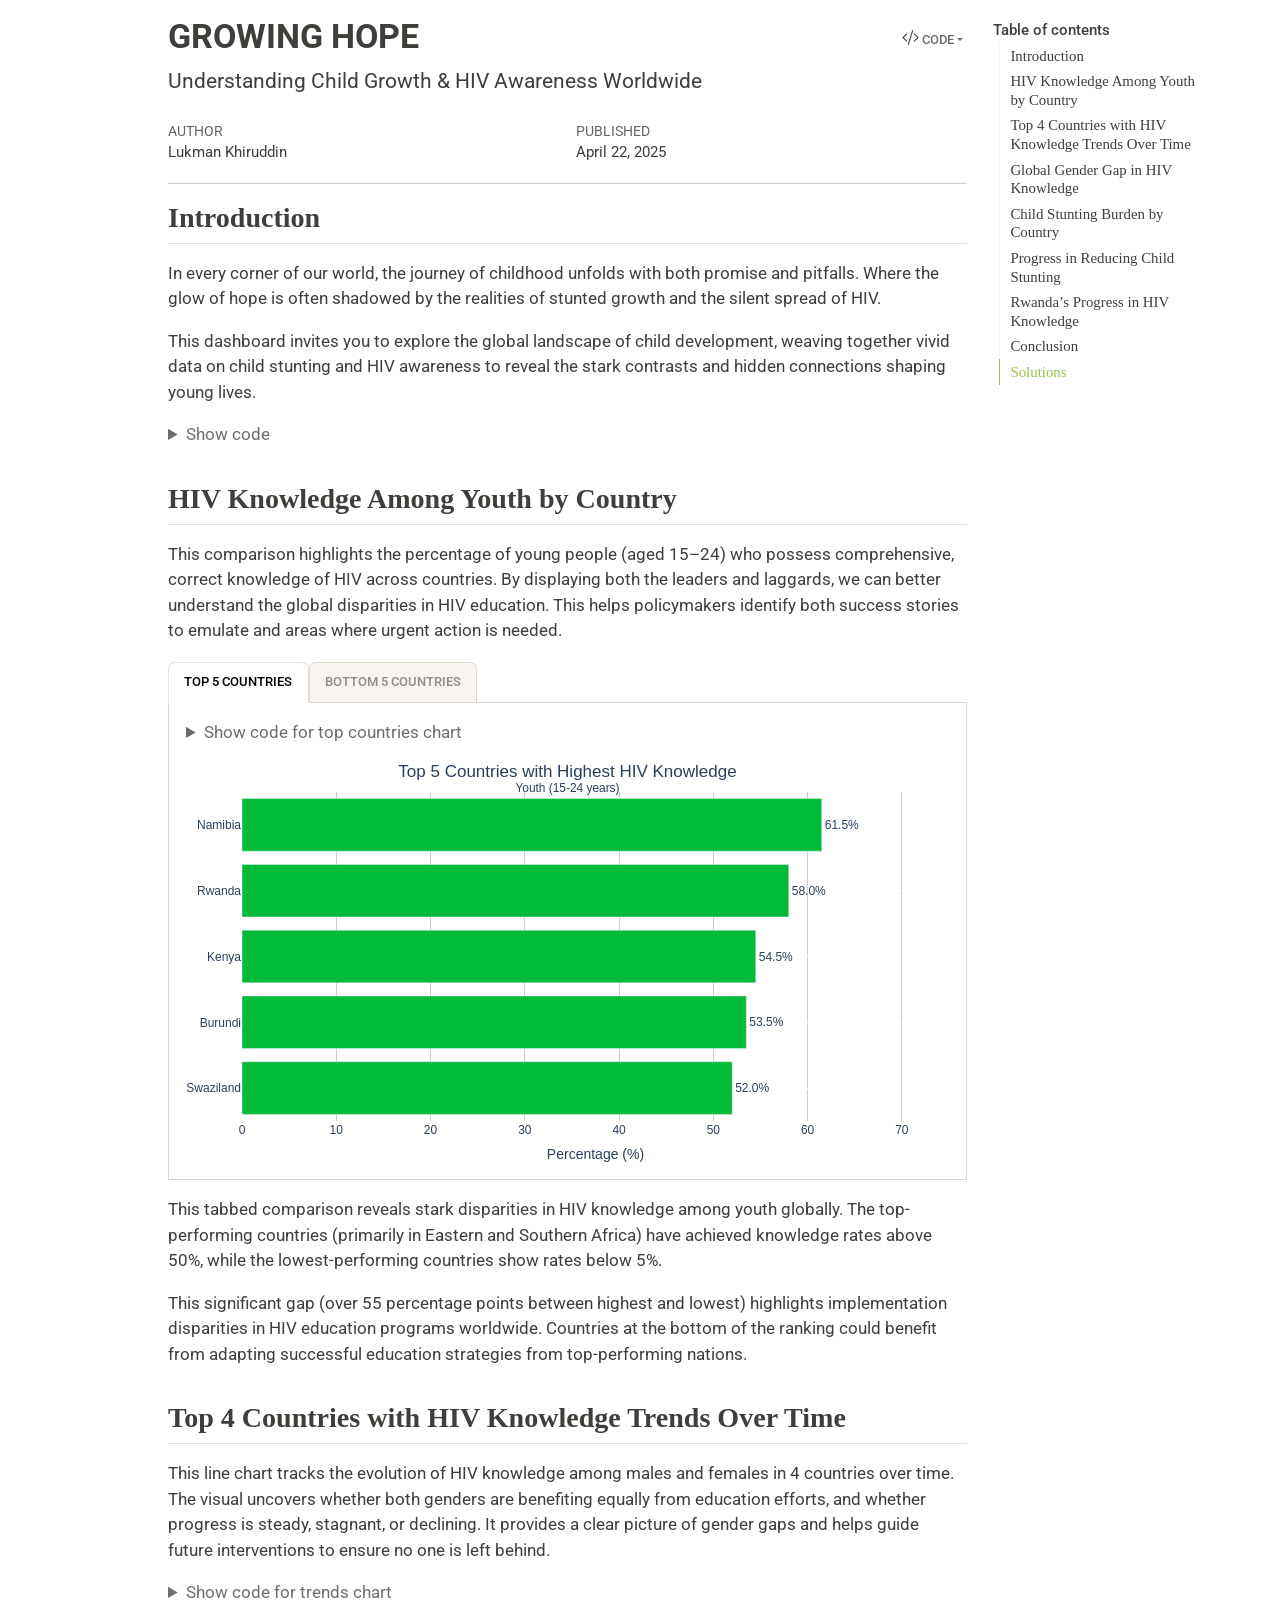
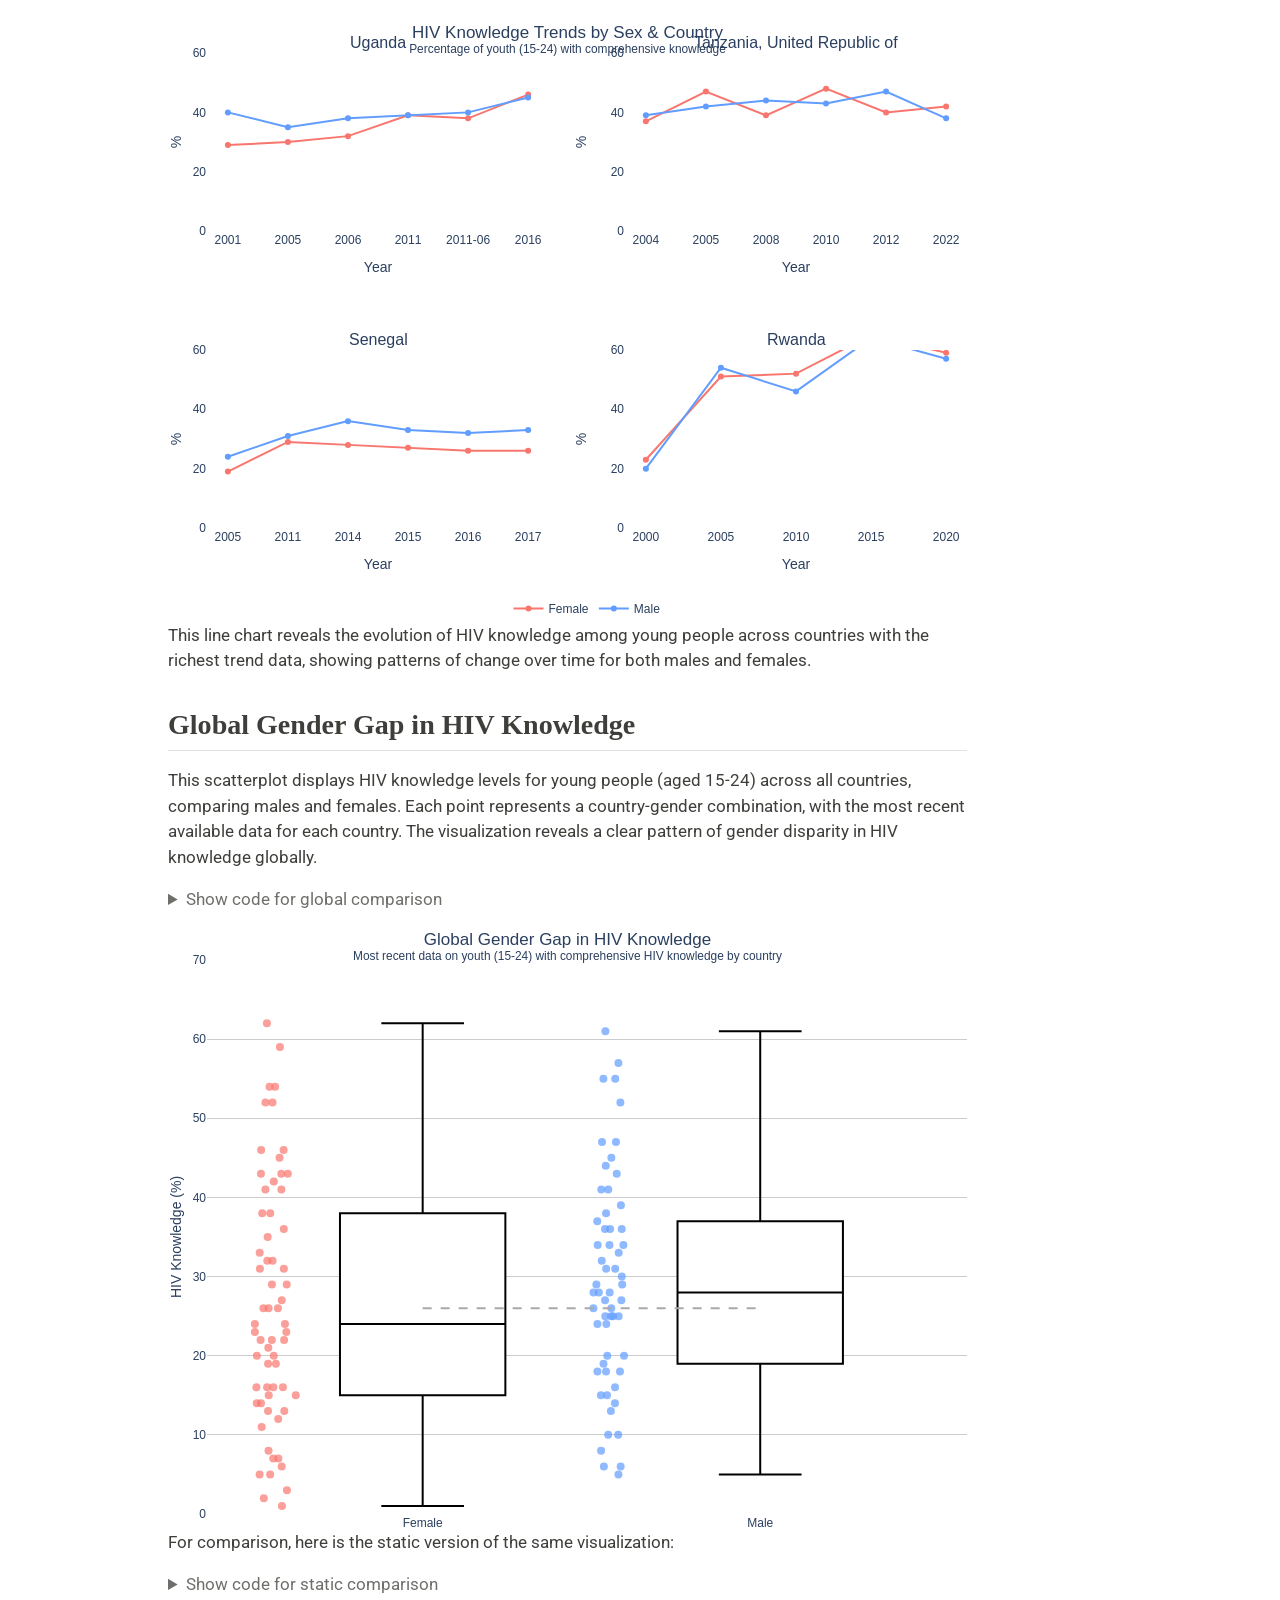
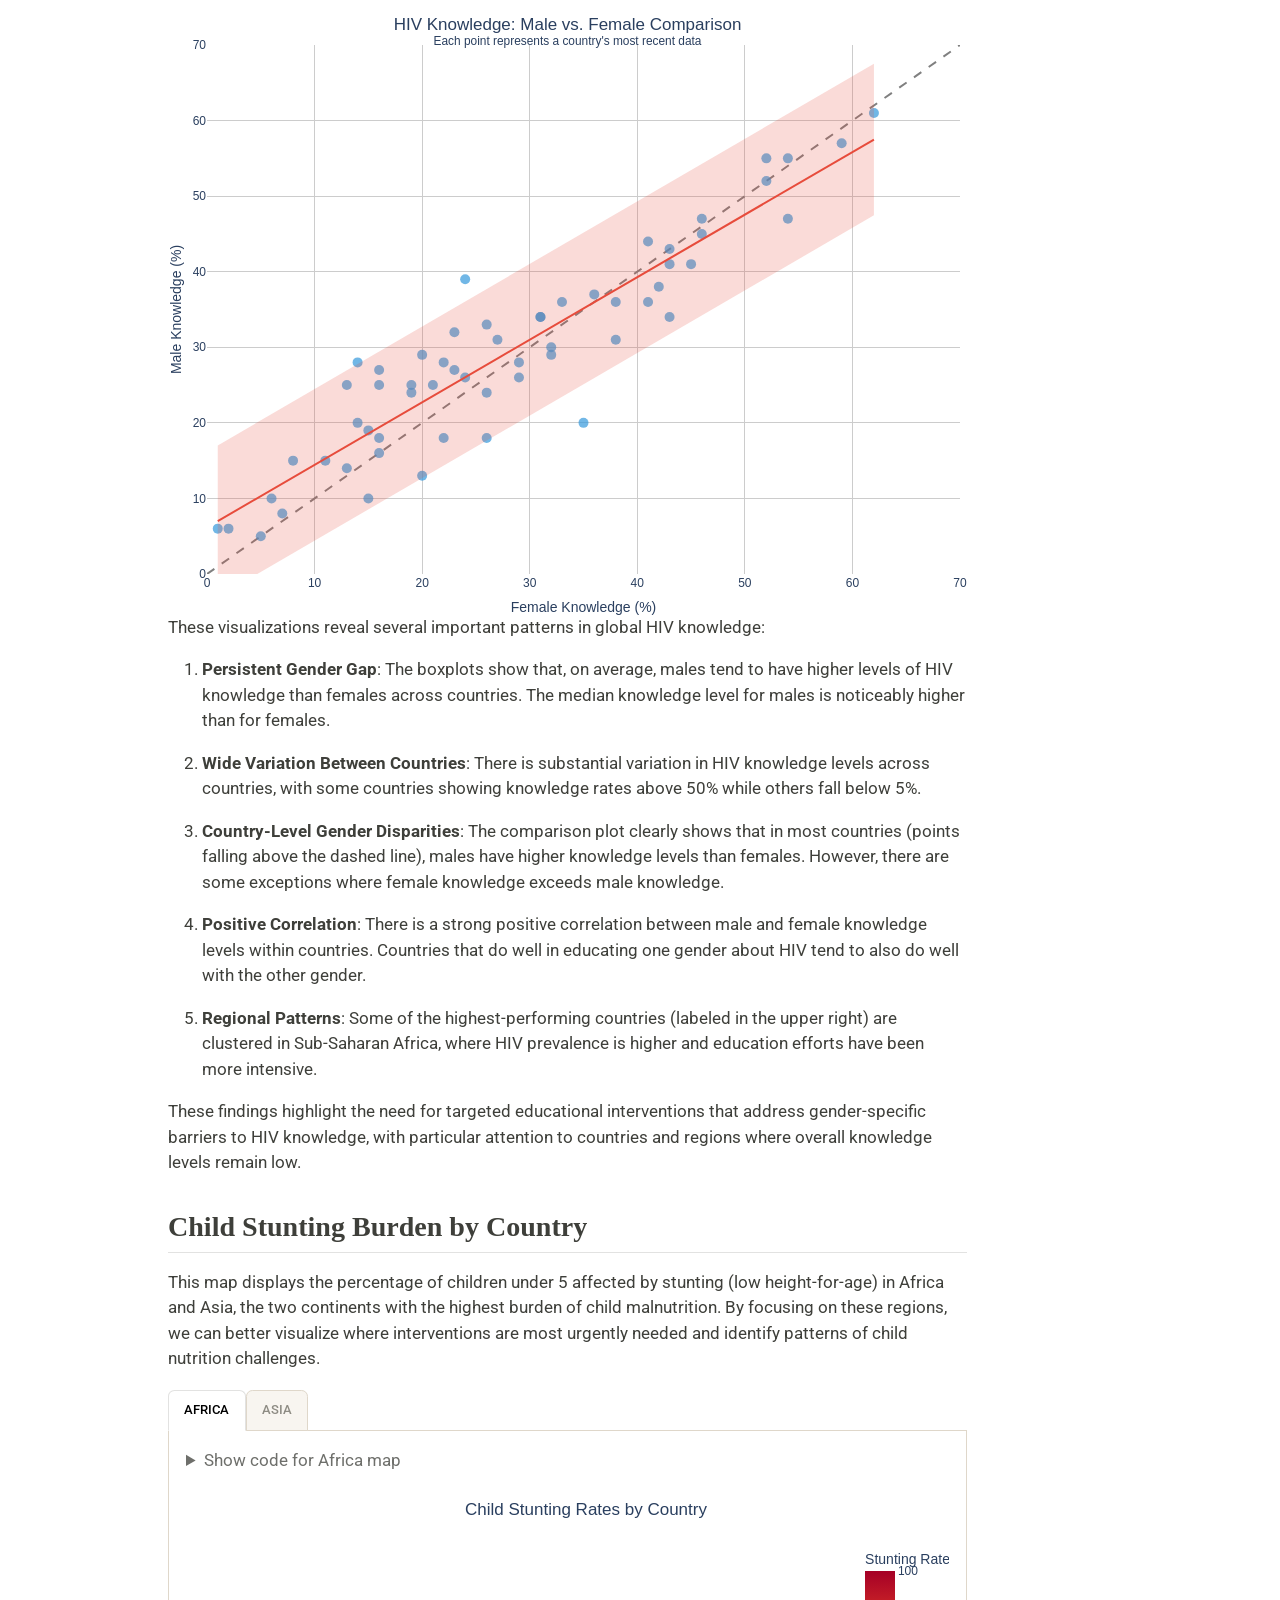
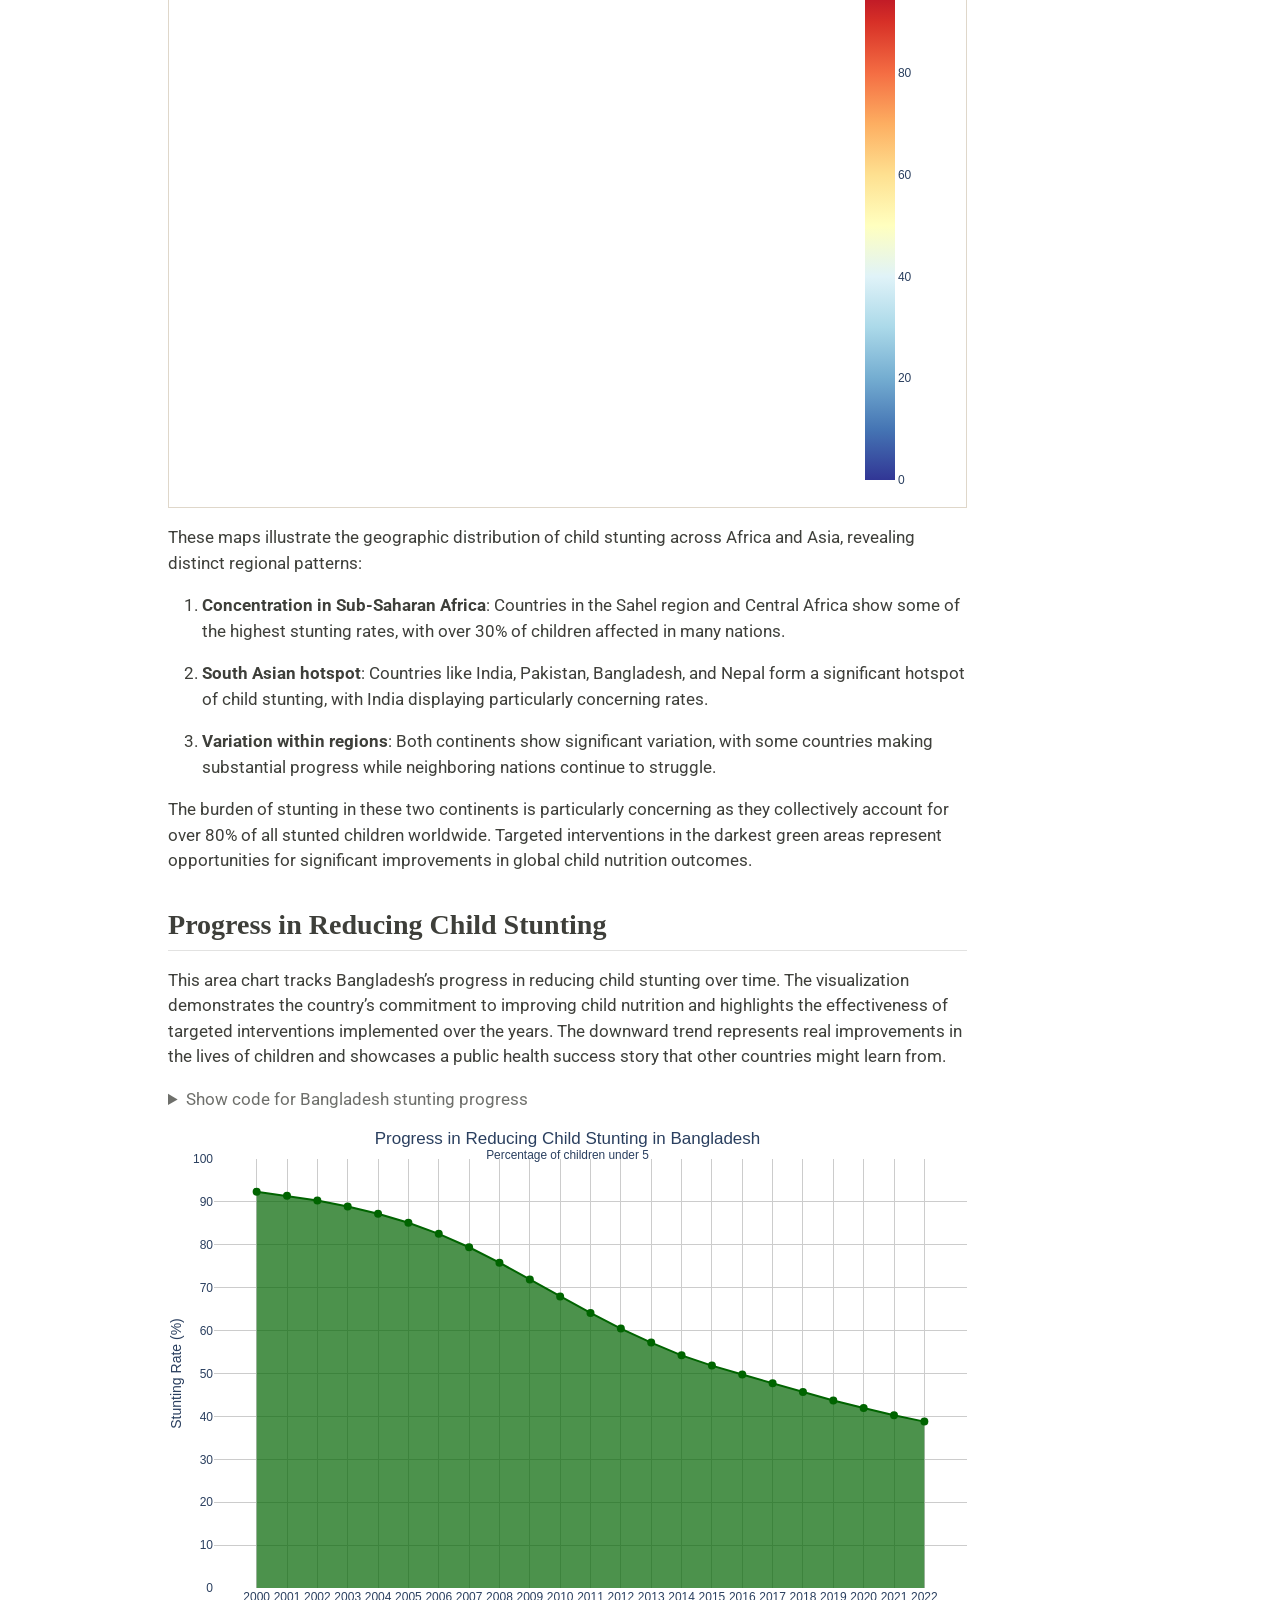
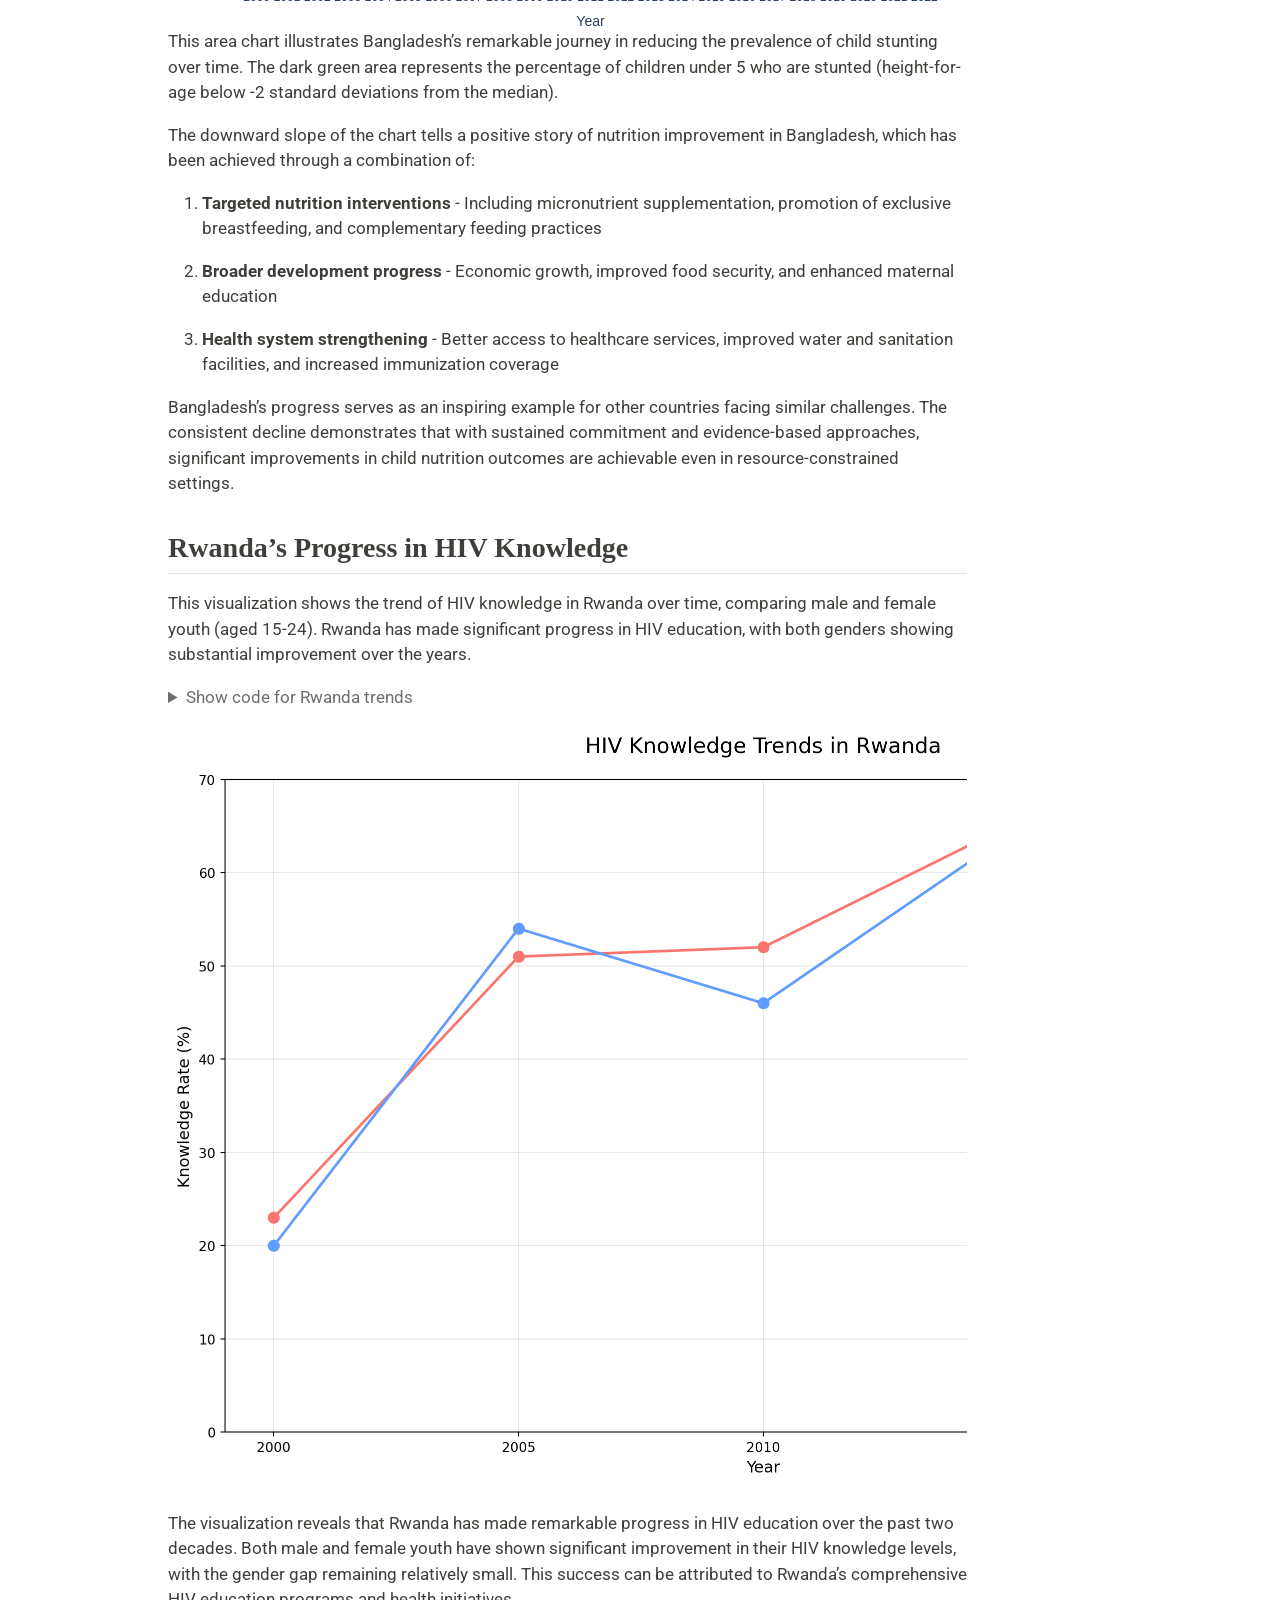
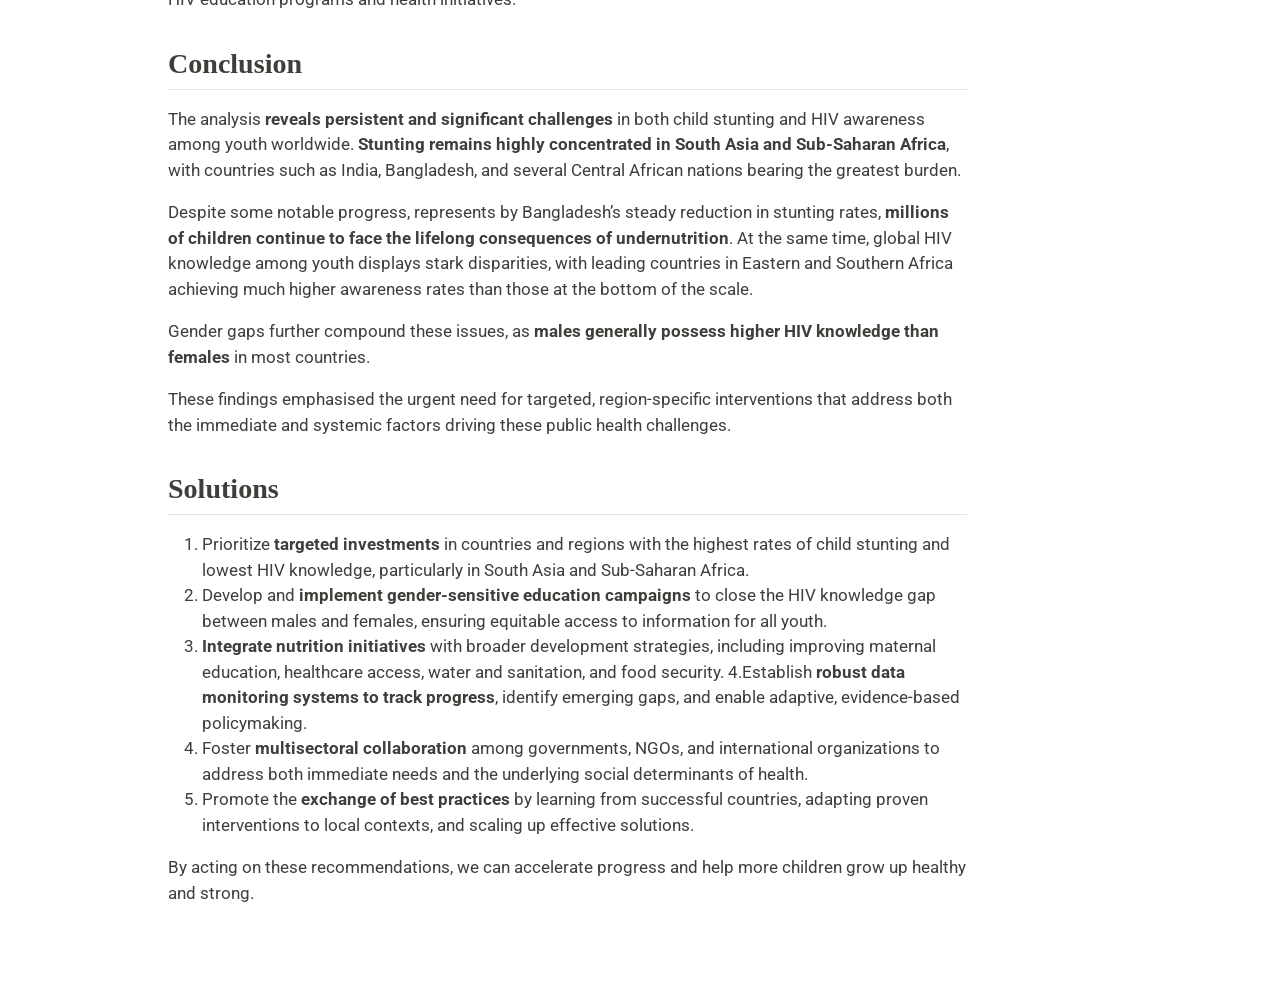
==== docs/index.html @ 7867a105 "Move files to docs directory for GitHub Pages" ====
<!DOCTYPE html>
<html lang="en">
<head>
    <meta charset="utf-8">
    <title>UNICEF Data Analysis Report</title>
    <meta http-equiv="refresh" content="0; url=./UNICEF_report_python.html">
    <link rel="canonical" href="./UNICEF_report_python.html">
</head>
<body>
    <h1>UNICEF Data Analysis Report</h1>
    <p>If you are not redirected automatically, please <a href="./UNICEF_report_python.html">click here</a> to view the report.</p>
    <script>
        window.location.href = "./UNICEF_report_python.html";
    </script>
</body>
</html>
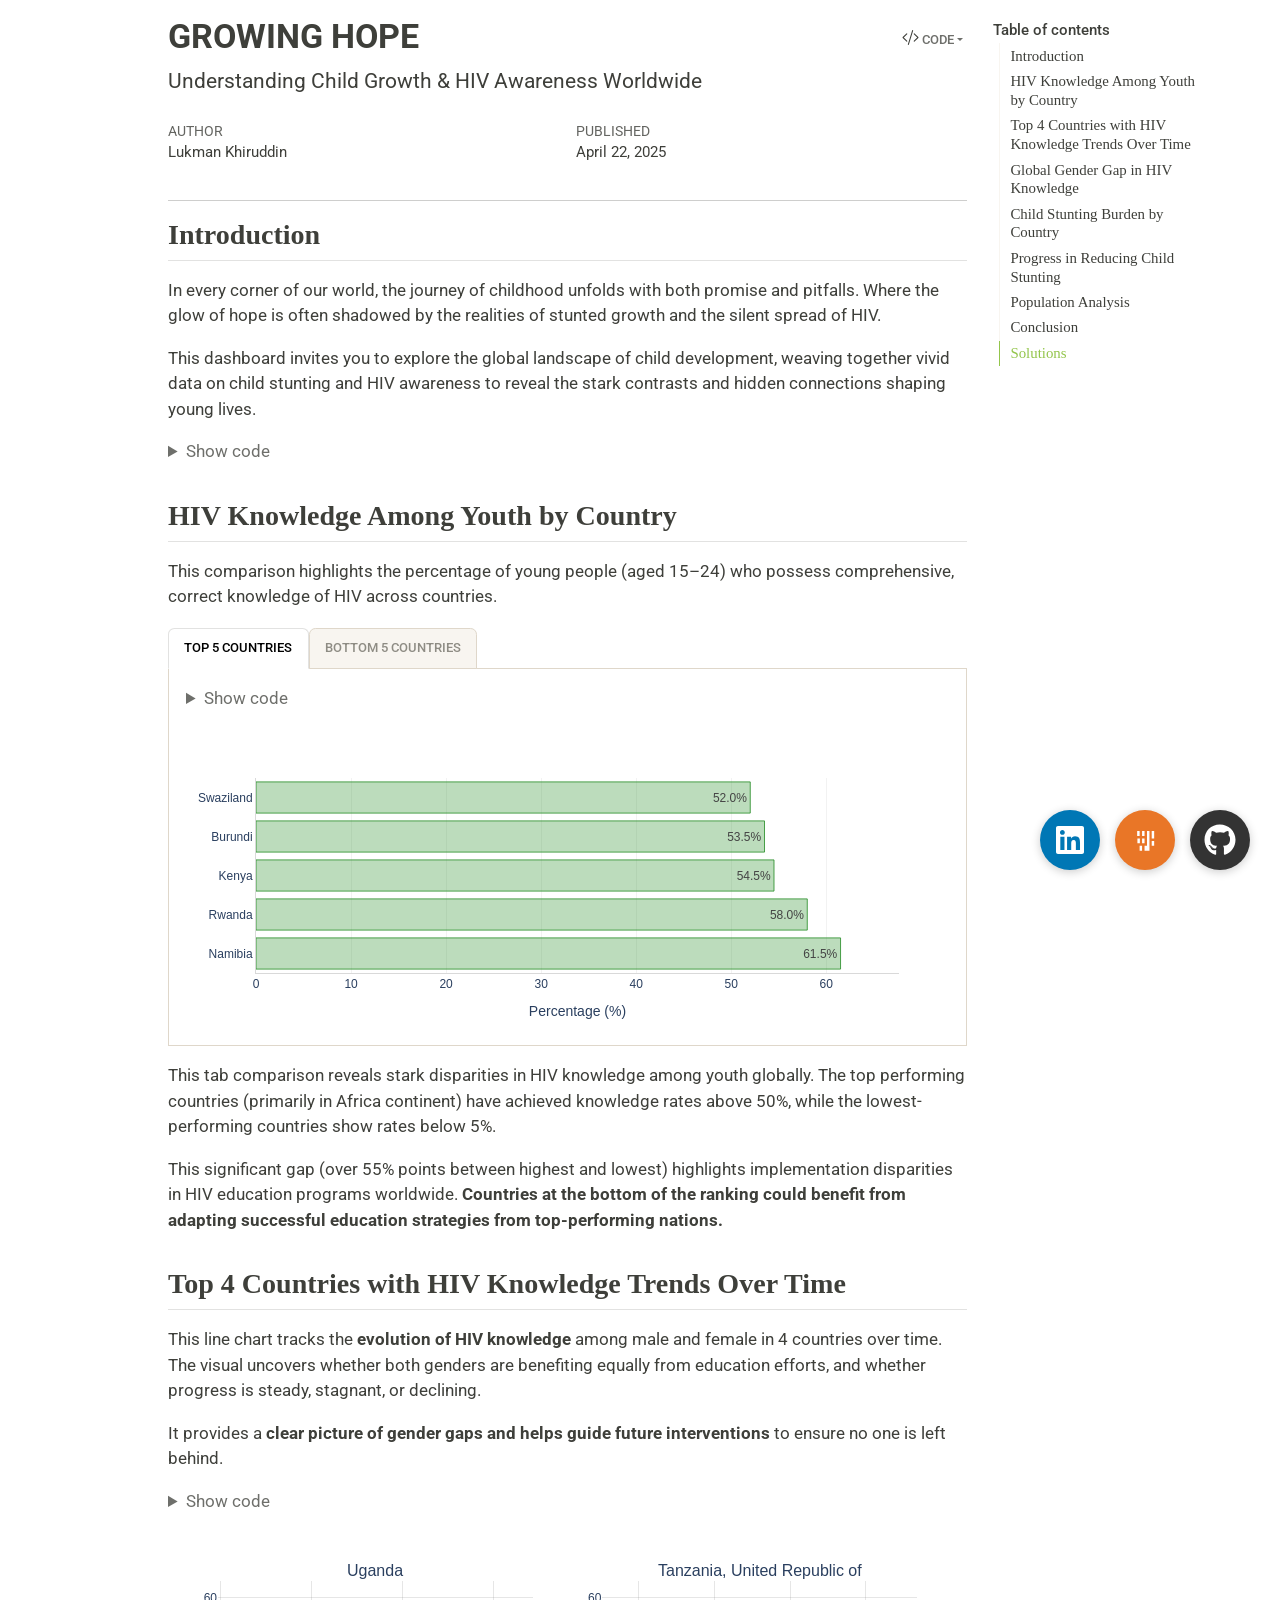
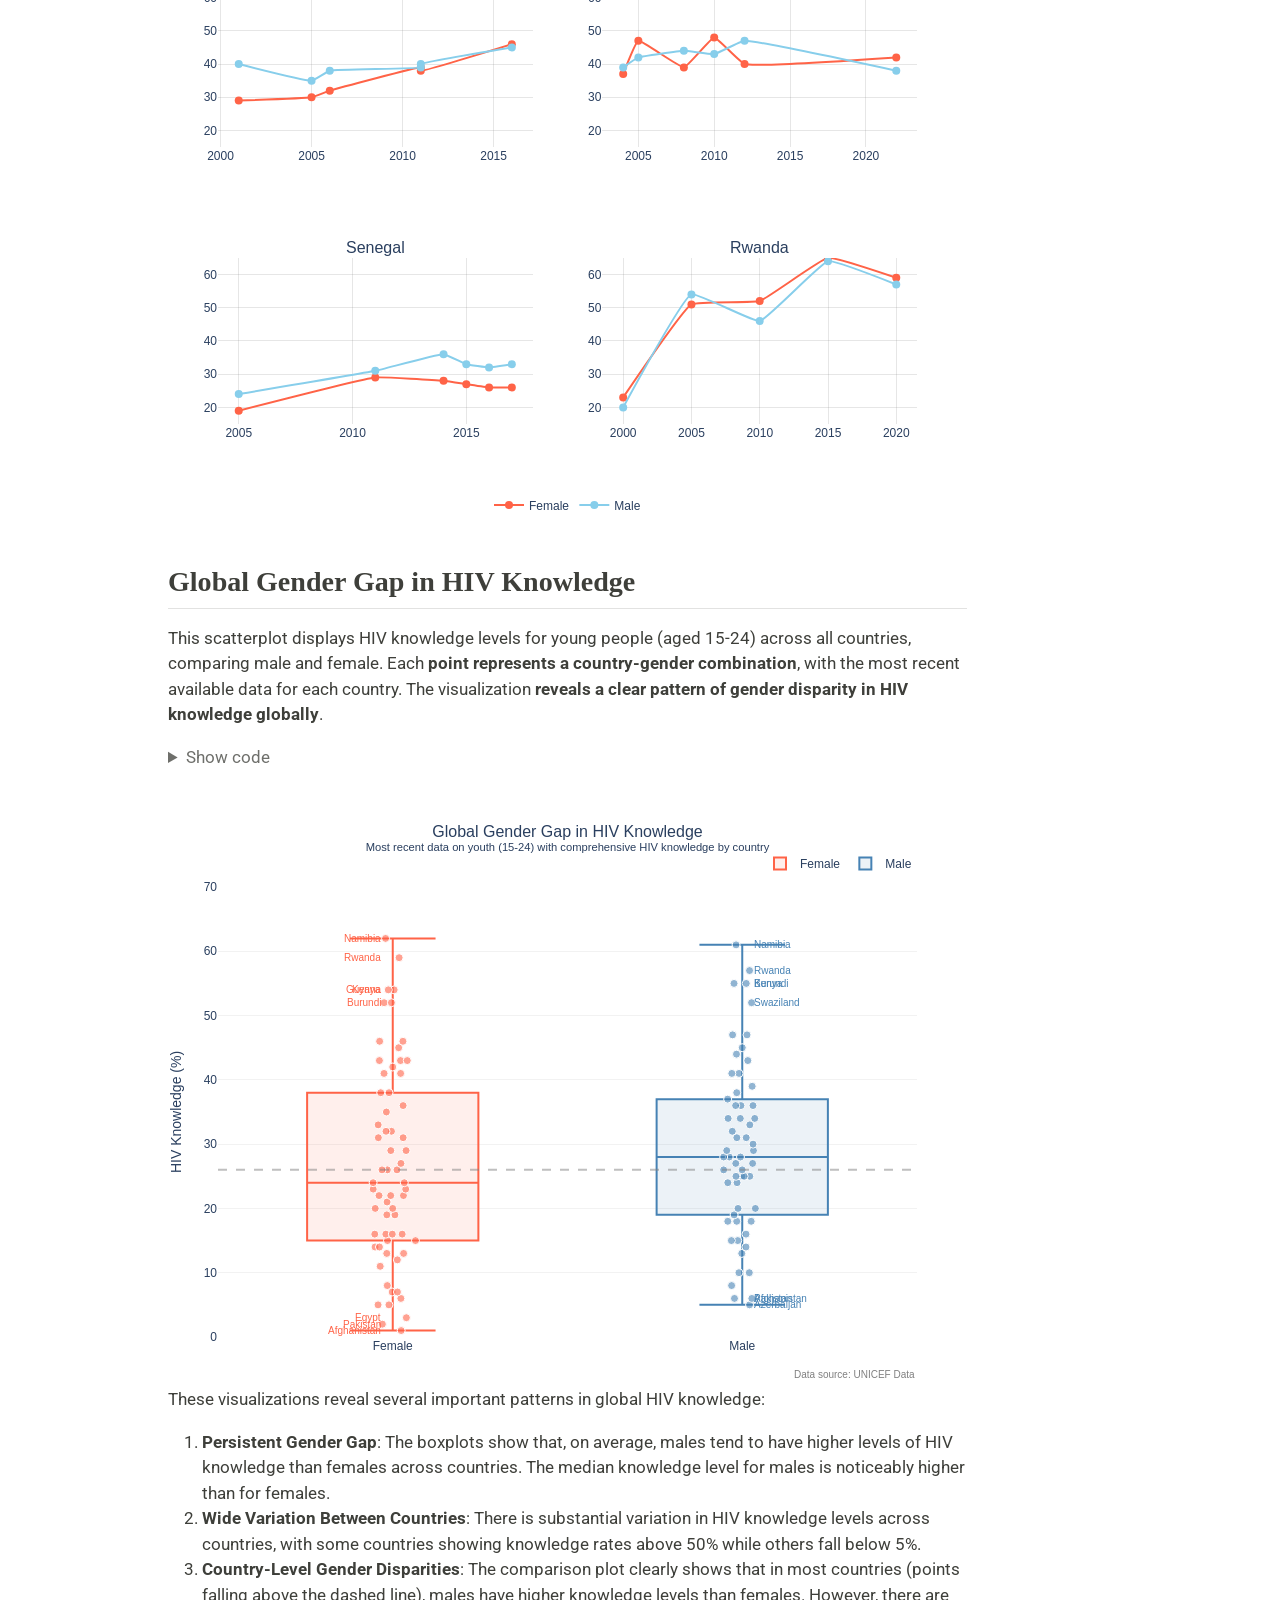
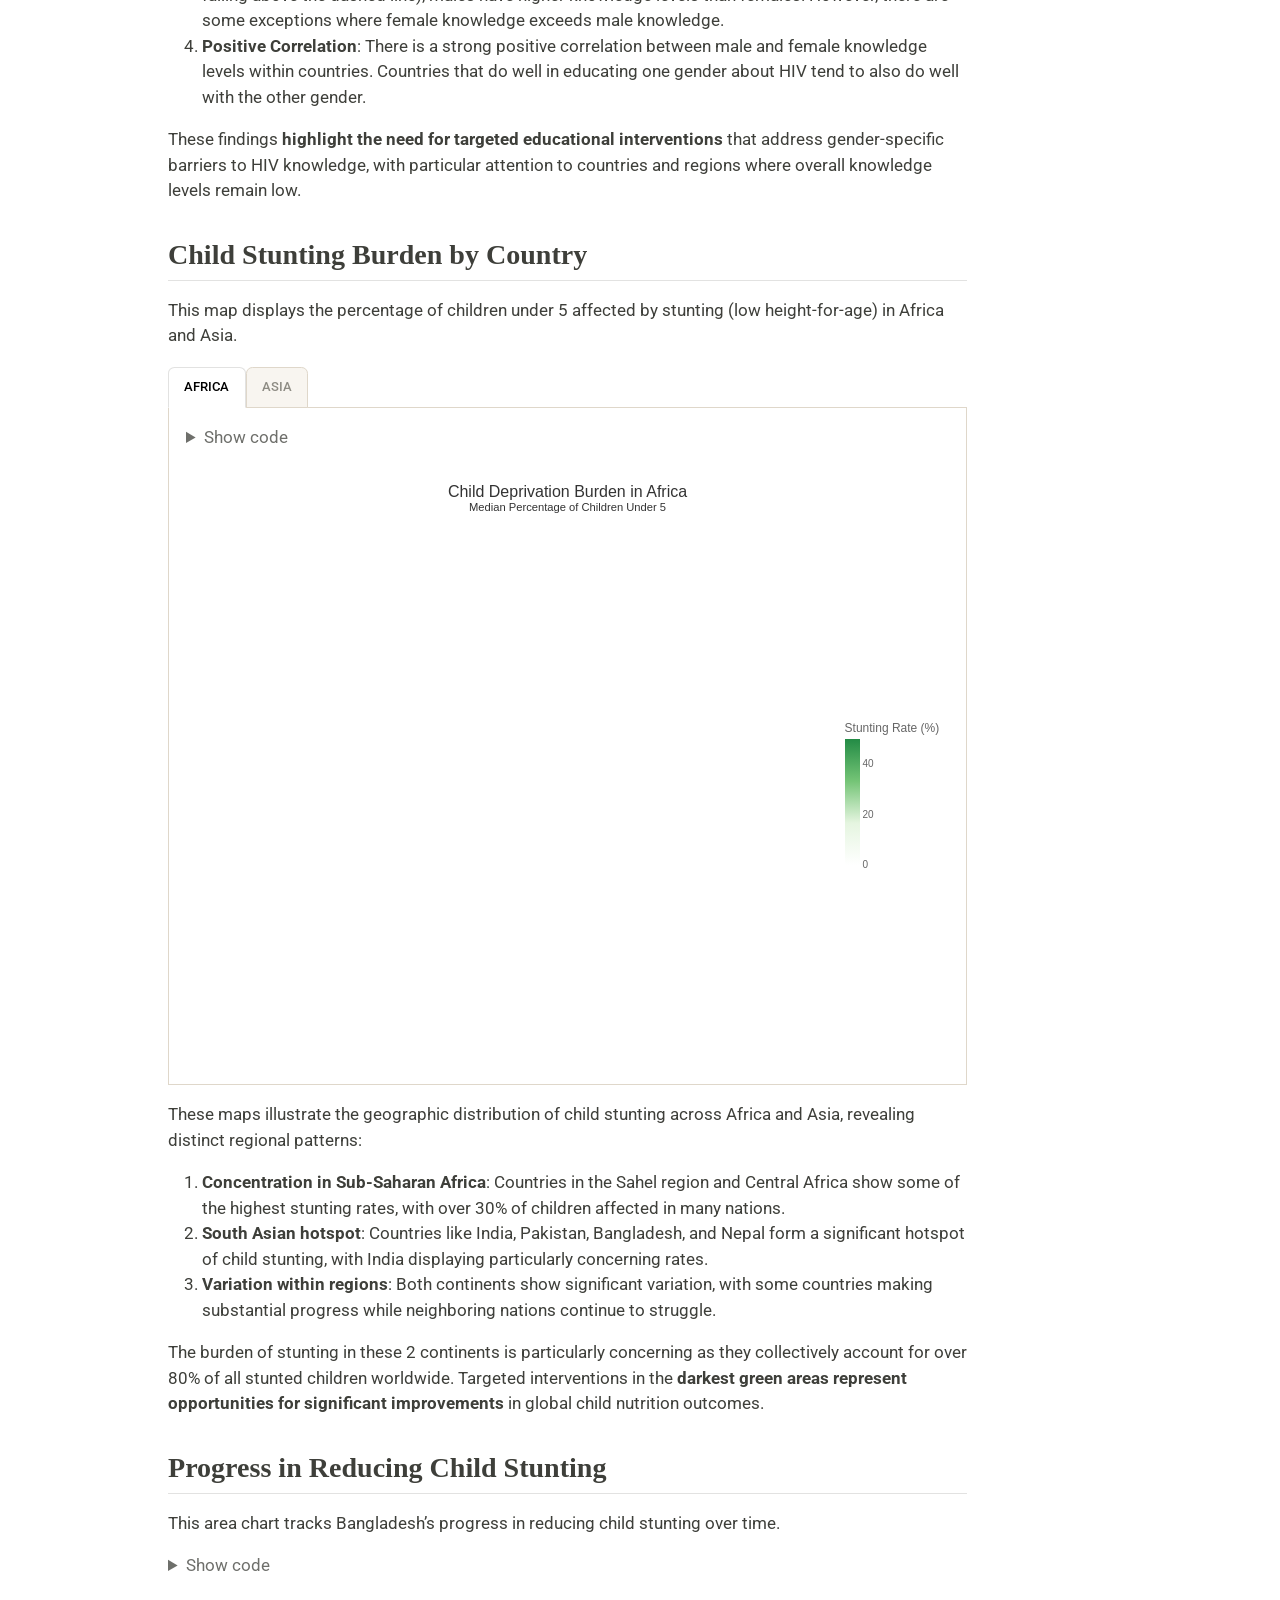
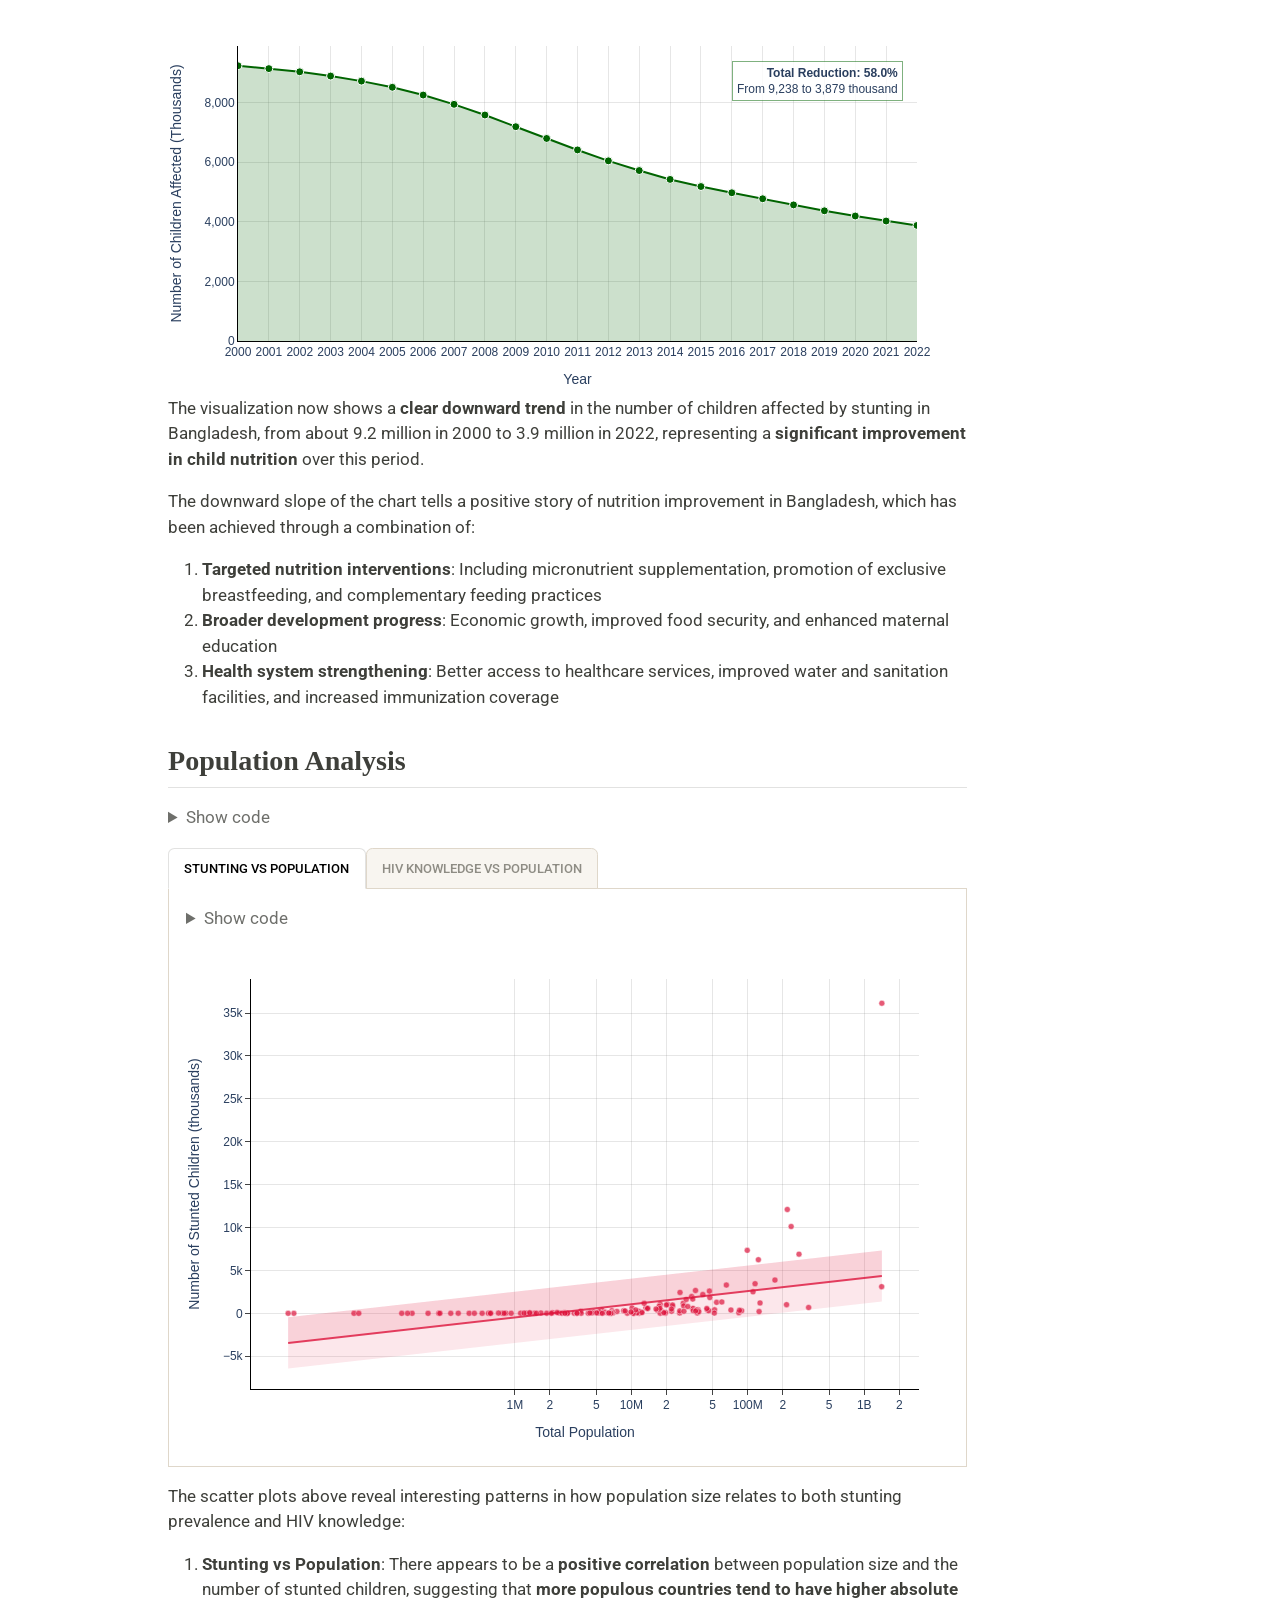
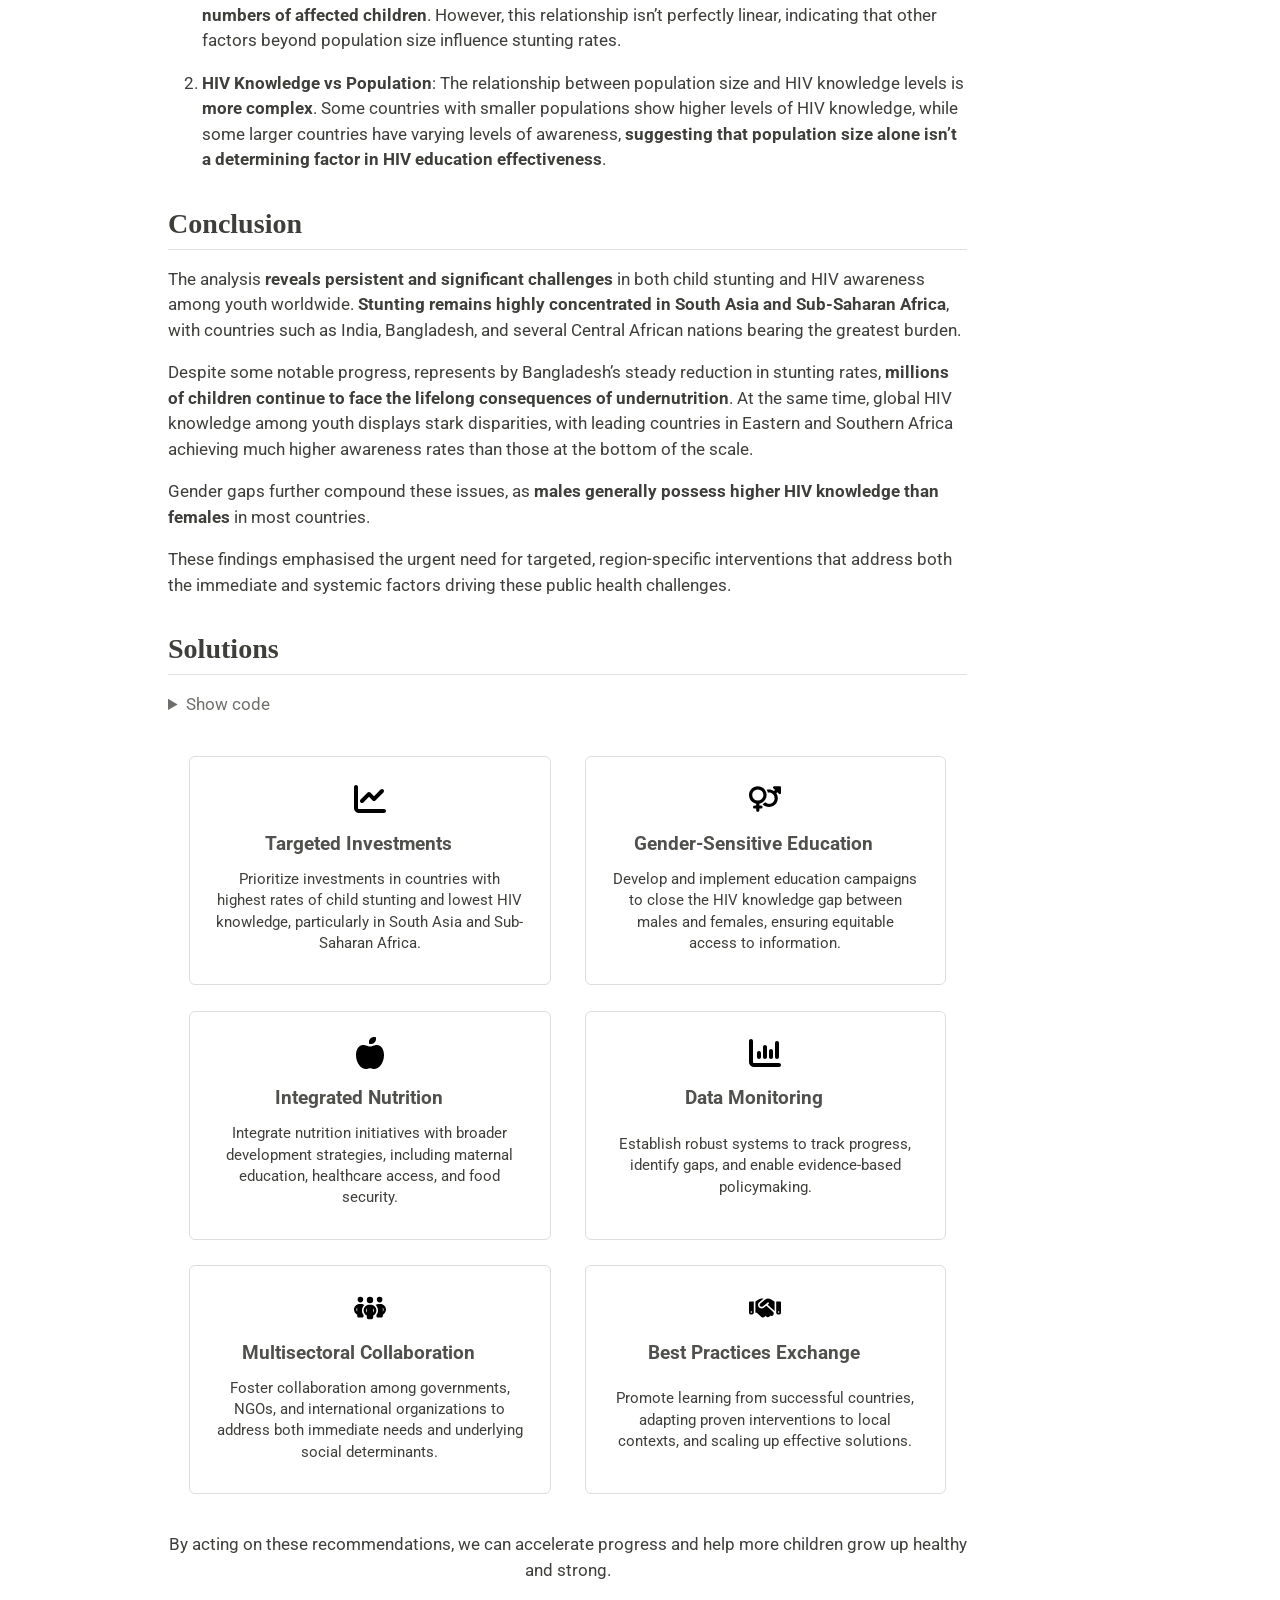
==== commit de824405: "Added docs directory for GitHub Pages" ====
--- a/docs/index.html
+++ b/docs/index.html
@@ -1,16 +1,5635 @@
 <!DOCTYPE html>
-<html lang="en">
-<head>
-    <meta charset="utf-8">
-    <title>UNICEF Data Analysis Report</title>
-    <meta http-equiv="refresh" content="0; url=./UNICEF_report_python.html">
-    <link rel="canonical" href="./UNICEF_report_python.html">
+<html xmlns="http://www.w3.org/1999/xhtml" lang="en" xml:lang="en"><head>
+
+<meta charset="utf-8">
+<meta name="generator" content="quarto-1.7.27">
+
+<meta name="viewport" content="width=device-width, initial-scale=1.0, user-scalable=yes">
+
+<meta name="author" content="Lukman Khiruddin">
+<meta name="dcterms.date" content="2025-04-22">
+
+<title>GROWING HOPE</title>
+<style>
+code{white-space: pre-wrap;}
+span.smallcaps{font-variant: small-caps;}
+div.columns{display: flex; gap: min(4vw, 1.5em);}
+div.column{flex: auto; overflow-x: auto;}
+div.hanging-indent{margin-left: 1.5em; text-indent: -1.5em;}
+ul.task-list{list-style: none;}
+ul.task-list li input[type="checkbox"] {
+width: 0.8em;
+margin: 0 0.8em 0.2em -1em;  vertical-align: middle;
+}
+
+html { -webkit-text-size-adjust: 100%; }
+pre > code.sourceCode { white-space: pre; position: relative; }
+pre > code.sourceCode > span { display: inline-block; line-height: 1.25; }
+pre > code.sourceCode > span:empty { height: 1.2em; }
+.sourceCode { overflow: visible; }
+code.sourceCode > span { color: inherit; text-decoration: inherit; }
+div.sourceCode { margin: 1em 0; }
+pre.sourceCode { margin: 0; }
+@media screen {
+div.sourceCode { overflow: auto; }
+}
+@media print {
+pre > code.sourceCode { white-space: pre-wrap; }
+pre > code.sourceCode > span { text-indent: -5em; padding-left: 5em; }
+}
+pre.numberSource code
+{ counter-reset: source-line 0; }
+pre.numberSource code > span
+{ position: relative; left: -4em; counter-increment: source-line; }
+pre.numberSource code > span > a:first-child::before
+{ content: counter(source-line);
+position: relative; left: -1em; text-align: right; vertical-align: baseline;
+border: none; display: inline-block;
+-webkit-touch-callout: none; -webkit-user-select: none;
+-khtml-user-select: none; -moz-user-select: none;
+-ms-user-select: none; user-select: none;
+padding: 0 4px; width: 4em;
+}
+pre.numberSource { margin-left: 3em; padding-left: 4px; }
+div.sourceCode
+{ }
+@media screen {
+pre > code.sourceCode > span > a:first-child::before { text-decoration: underline; }
+}
+</style>
+
+
+<script>/*! jQuery v3.5.1 | (c) JS Foundation and other contributors | jquery.org/license */
+!function(e,t){"use strict";"object"==typeof module&&"object"==typeof module.exports?module.exports=e.document?t(e,!0):function(e){if(!e.document)throw new Error("jQuery requires a window with a document");return t(e)}:t(e)}("undefined"!=typeof window?window:this,function(C,e){"use strict";var t=[],r=Object.getPrototypeOf,s=t.slice,g=t.flat?function(e){return t.flat.call(e)}:function(e){return t.concat.apply([],e)},u=t.push,i=t.indexOf,n={},o=n.toString,v=n.hasOwnProperty,a=v.toString,l=a.call(Object),y={},m=function(e){return"function"==typeof e&&"number"!=typeof e.nodeType},x=function(e){return null!=e&&e===e.window},E=C.document,c={type:!0,src:!0,nonce:!0,noModule:!0};function b(e,t,n){var r,i,o=(n=n||E).createElement("script");if(o.text=e,t)for(r in c)(i=t[r]||t.getAttribute&&t.getAttribute(r))&&o.setAttribute(r,i);n.head.appendChild(o).parentNode.removeChild(o)}function w(e){return null==e?e+"":"object"==typeof e||"function"==typeof e?n[o.call(e)]||"object":typeof e}var f="3.5.1",S=function(e,t){return new S.fn.init(e,t)};function p(e){var t=!!e&&"length"in e&&e.length,n=w(e);return!m(e)&&!x(e)&&("array"===n||0===t||"number"==typeof t&&0<t&&t-1 in e)}S.fn=S.prototype={jquery:f,constructor:S,length:0,toArray:function(){return s.call(this)},get:function(e){return null==e?s.call(this):e<0?this[e+this.length]:this[e]},pushStack:function(e){var t=S.merge(this.constructor(),e);return t.prevObject=this,t},each:function(e){return S.each(this,e)},map:function(n){return this.pushStack(S.map(this,function(e,t){return n.call(e,t,e)}))},slice:function(){return this.pushStack(s.apply(this,arguments))},first:function(){return this.eq(0)},last:function(){return this.eq(-1)},even:function(){return this.pushStack(S.grep(this,function(e,t){return(t+1)%2}))},odd:function(){return this.pushStack(S.grep(this,function(e,t){return t%2}))},eq:function(e){var t=this.length,n=+e+(e<0?t:0);return this.pushStack(0<=n&&n<t?[this[n]]:[])},end:function(){return this.prevObject||this.constructor()},push:u,sort:t.sort,splice:t.splice},S.extend=S.fn.extend=function(){var e,t,n,r,i,o,a=arguments[0]||{},s=1,u=arguments.length,l=!1;for("boolean"==typeof a&&(l=a,a=arguments[s]||{},s++),"object"==typeof a||m(a)||(a={}),s===u&&(a=this,s--);s<u;s++)if(null!=(e=arguments[s]))for(t in e)r=e[t],"__proto__"!==t&&a!==r&&(l&&r&&(S.isPlainObject(r)||(i=Array.isArray(r)))?(n=a[t],o=i&&!Array.isArray(n)?[]:i||S.isPlainObject(n)?n:{},i=!1,a[t]=S.extend(l,o,r)):void 0!==r&&(a[t]=r));return a},S.extend({expando:"jQuery"+(f+Math.random()).replace(/\D/g,""),isReady:!0,error:function(e){throw new Error(e)},noop:function(){},isPlainObject:function(e){var t,n;return!(!e||"[object Object]"!==o.call(e))&&(!(t=r(e))||"function"==typeof(n=v.call(t,"constructor")&&t.constructor)&&a.call(n)===l)},isEmptyObject:function(e){var t;for(t in e)return!1;return!0},globalEval:function(e,t,n){b(e,{nonce:t&&t.nonce},n)},each:function(e,t){var n,r=0;if(p(e)){for(n=e.length;r<n;r++)if(!1===t.call(e[r],r,e[r]))break}else for(r in e)if(!1===t.call(e[r],r,e[r]))break;return e},makeArray:function(e,t){var n=t||[];return null!=e&&(p(Object(e))?S.merge(n,"string"==typeof e?[e]:e):u.call(n,e)),n},inArray:function(e,t,n){return null==t?-1:i.call(t,e,n)},merge:function(e,t){for(var n=+t.length,r=0,i=e.length;r<n;r++)e[i++]=t[r];return e.length=i,e},grep:function(e,t,n){for(var r=[],i=0,o=e.length,a=!n;i<o;i++)!t(e[i],i)!==a&&r.push(e[i]);return r},map:function(e,t,n){var r,i,o=0,a=[];if(p(e))for(r=e.length;o<r;o++)null!=(i=t(e[o],o,n))&&a.push(i);else for(o in e)null!=(i=t(e[o],o,n))&&a.push(i);return g(a)},guid:1,support:y}),"function"==typeof Symbol&&(S.fn[Symbol.iterator]=t[Symbol.iterator]),S.each("Boolean Number String Function Array Date RegExp Object Error Symbol".split(" "),function(e,t){n["[object "+t+"]"]=t.toLowerCase()});var d=function(n){var e,d,b,o,i,h,f,g,w,u,l,T,C,a,E,v,s,c,y,S="sizzle"+1*new Date,p=n.document,k=0,r=0,m=ue(),x=ue(),A=ue(),N=ue(),D=function(e,t){return e===t&&(l=!0),0},j={}.hasOwnProperty,t=[],q=t.pop,L=t.push,H=t.push,O=t.slice,P=function(e,t){for(var n=0,r=e.length;n<r;n++)if(e[n]===t)return n;return-1},R="checked|selected|async|autofocus|autoplay|controls|defer|disabled|hidden|ismap|loop|multiple|open|readonly|required|scoped",M="[\\x20\\t\\r\\n\\f]",I="(?:\\\\[\\da-fA-F]{1,6}"+M+"?|\\\\[^\\r\\n\\f]|[\\w-]|[^\0-\\x7f])+",W="\\["+M+"*("+I+")(?:"+M+"*([*^$|!~]?=)"+M+"*(?:'((?:\\\\.|[^\\\\'])*)'|\"((?:\\\\.|[^\\\\\"])*)\"|("+I+"))|)"+M+"*\\]",F=":("+I+")(?:\\((('((?:\\\\.|[^\\\\'])*)'|\"((?:\\\\.|[^\\\\\"])*)\")|((?:\\\\.|[^\\\\()[\\]]|"+W+")*)|.*)\\)|)",B=new RegExp(M+"+","g"),$=new RegExp("^"+M+"+|((?:^|[^\\\\])(?:\\\\.)*)"+M+"+$","g"),_=new RegExp("^"+M+"*,"+M+"*"),z=new RegExp("^"+M+"*([>+~]|"+M+")"+M+"*"),U=new RegExp(M+"|>"),X=new RegExp(F),V=new RegExp("^"+I+"$"),G={ID:new RegExp("^#("+I+")"),CLASS:new RegExp("^\\.("+I+")"),TAG:new RegExp("^("+I+"|[*])"),ATTR:new RegExp("^"+W),PSEUDO:new RegExp("^"+F),CHILD:new RegExp("^:(only|first|last|nth|nth-last)-(child|of-type)(?:\\("+M+"*(even|odd|(([+-]|)(\\d*)n|)"+M+"*(?:([+-]|)"+M+"*(\\d+)|))"+M+"*\\)|)","i"),bool:new RegExp("^(?:"+R+")$","i"),needsContext:new RegExp("^"+M+"*[>+~]|:(even|odd|eq|gt|lt|nth|first|last)(?:\\("+M+"*((?:-\\d)?\\d*)"+M+"*\\)|)(?=[^-]|$)","i")},Y=/HTML$/i,Q=/^(?:input|select|textarea|button)$/i,J=/^h\d$/i,K=/^[^{]+\{\s*\[native \w/,Z=/^(?:#([\w-]+)|(\w+)|\.([\w-]+))$/,ee=/[+~]/,te=new RegExp("\\\\[\\da-fA-F]{1,6}"+M+"?|\\\\([^\\r\\n\\f])","g"),ne=function(e,t){var n="0x"+e.slice(1)-65536;return t||(n<0?String.fromCharCode(n+65536):String.fromCharCode(n>>10|55296,1023&n|56320))},re=/([\0-\x1f\x7f]|^-?\d)|^-$|[^\0-\x1f\x7f-\uFFFF\w-]/g,ie=function(e,t){return t?"\0"===e?"\ufffd":e.slice(0,-1)+"\\"+e.charCodeAt(e.length-1).toString(16)+" ":"\\"+e},oe=function(){T()},ae=be(function(e){return!0===e.disabled&&"fieldset"===e.nodeName.toLowerCase()},{dir:"parentNode",next:"legend"});try{H.apply(t=O.call(p.childNodes),p.childNodes),t[p.childNodes.length].nodeType}catch(e){H={apply:t.length?function(e,t){L.apply(e,O.call(t))}:function(e,t){var n=e.length,r=0;while(e[n++]=t[r++]);e.length=n-1}}}function se(t,e,n,r){var i,o,a,s,u,l,c,f=e&&e.ownerDocument,p=e?e.nodeType:9;if(n=n||[],"string"!=typeof t||!t||1!==p&&9!==p&&11!==p)return n;if(!r&&(T(e),e=e||C,E)){if(11!==p&&(u=Z.exec(t)))if(i=u[1]){if(9===p){if(!(a=e.getElementById(i)))return n;if(a.id===i)return n.push(a),n}else if(f&&(a=f.getElementById(i))&&y(e,a)&&a.id===i)return n.push(a),n}else{if(u[2])return H.apply(n,e.getElementsByTagName(t)),n;if((i=u[3])&&d.getElementsByClassName&&e.getElementsByClassName)return H.apply(n,e.getElementsByClassName(i)),n}if(d.qsa&&!N[t+" "]&&(!v||!v.test(t))&&(1!==p||"object"!==e.nodeName.toLowerCase())){if(c=t,f=e,1===p&&(U.test(t)||z.test(t))){(f=ee.test(t)&&ye(e.parentNode)||e)===e&&d.scope||((s=e.getAttribute("id"))?s=s.replace(re,ie):e.setAttribute("id",s=S)),o=(l=h(t)).length;while(o--)l[o]=(s?"#"+s:":scope")+" "+xe(l[o]);c=l.join(",")}try{return H.apply(n,f.querySelectorAll(c)),n}catch(e){N(t,!0)}finally{s===S&&e.removeAttribute("id")}}}return g(t.replace($,"$1"),e,n,r)}function ue(){var r=[];return function e(t,n){return r.push(t+" ")>b.cacheLength&&delete e[r.shift()],e[t+" "]=n}}function le(e){return e[S]=!0,e}function ce(e){var t=C.createElement("fieldset");try{return!!e(t)}catch(e){return!1}finally{t.parentNode&&t.parentNode.removeChild(t),t=null}}function fe(e,t){var n=e.split("|"),r=n.length;while(r--)b.attrHandle[n[r]]=t}function pe(e,t){var n=t&&e,r=n&&1===e.nodeType&&1===t.nodeType&&e.sourceIndex-t.sourceIndex;if(r)return r;if(n)while(n=n.nextSibling)if(n===t)return-1;return e?1:-1}function de(t){return function(e){return"input"===e.nodeName.toLowerCase()&&e.type===t}}function he(n){return function(e){var t=e.nodeName.toLowerCase();return("input"===t||"button"===t)&&e.type===n}}function ge(t){return function(e){return"form"in e?e.parentNode&&!1===e.disabled?"label"in e?"label"in e.parentNode?e.parentNode.disabled===t:e.disabled===t:e.isDisabled===t||e.isDisabled!==!t&&ae(e)===t:e.disabled===t:"label"in e&&e.disabled===t}}function ve(a){return le(function(o){return o=+o,le(function(e,t){var n,r=a([],e.length,o),i=r.length;while(i--)e[n=r[i]]&&(e[n]=!(t[n]=e[n]))})})}function ye(e){return e&&"undefined"!=typeof e.getElementsByTagName&&e}for(e in d=se.support={},i=se.isXML=function(e){var t=e.namespaceURI,n=(e.ownerDocument||e).documentElement;return!Y.test(t||n&&n.nodeName||"HTML")},T=se.setDocument=function(e){var t,n,r=e?e.ownerDocument||e:p;return r!=C&&9===r.nodeType&&r.documentElement&&(a=(C=r).documentElement,E=!i(C),p!=C&&(n=C.defaultView)&&n.top!==n&&(n.addEventListener?n.addEventListener("unload",oe,!1):n.attachEvent&&n.attachEvent("onunload",oe)),d.scope=ce(function(e){return a.appendChild(e).appendChild(C.createElement("div")),"undefined"!=typeof e.querySelectorAll&&!e.querySelectorAll(":scope fieldset div").length}),d.attributes=ce(function(e){return e.className="i",!e.getAttribute("className")}),d.getElementsByTagName=ce(function(e){return e.appendChild(C.createComment("")),!e.getElementsByTagName("*").length}),d.getElementsByClassName=K.test(C.getElementsByClassName),d.getById=ce(function(e){return a.appendChild(e).id=S,!C.getElementsByName||!C.getElementsByName(S).length}),d.getById?(b.filter.ID=function(e){var t=e.replace(te,ne);return function(e){return e.getAttribute("id")===t}},b.find.ID=function(e,t){if("undefined"!=typeof t.getElementById&&E){var n=t.getElementById(e);return n?[n]:[]}}):(b.filter.ID=function(e){var n=e.replace(te,ne);return function(e){var t="undefined"!=typeof e.getAttributeNode&&e.getAttributeNode("id");return t&&t.value===n}},b.find.ID=function(e,t){if("undefined"!=typeof t.getElementById&&E){var n,r,i,o=t.getElementById(e);if(o){if((n=o.getAttributeNode("id"))&&n.value===e)return[o];i=t.getElementsByName(e),r=0;while(o=i[r++])if((n=o.getAttributeNode("id"))&&n.value===e)return[o]}return[]}}),b.find.TAG=d.getElementsByTagName?function(e,t){return"undefined"!=typeof t.getElementsByTagName?t.getElementsByTagName(e):d.qsa?t.querySelectorAll(e):void 0}:function(e,t){var n,r=[],i=0,o=t.getElementsByTagName(e);if("*"===e){while(n=o[i++])1===n.nodeType&&r.push(n);return r}return o},b.find.CLASS=d.getElementsByClassName&&function(e,t){if("undefined"!=typeof t.getElementsByClassName&&E)return t.getElementsByClassName(e)},s=[],v=[],(d.qsa=K.test(C.querySelectorAll))&&(ce(function(e){var t;a.appendChild(e).innerHTML="<a id='"+S+"'></a><select id='"+S+"-\r\\' msallowcapture=''><option selected=''></option></select>",e.querySelectorAll("[msallowcapture^='']").length&&v.push("[*^$]="+M+"*(?:''|\"\")"),e.querySelectorAll("[selected]").length||v.push("\\["+M+"*(?:value|"+R+")"),e.querySelectorAll("[id~="+S+"-]").length||v.push("~="),(t=C.createElement("input")).setAttribute("name",""),e.appendChild(t),e.querySelectorAll("[name='']").length||v.push("\\["+M+"*name"+M+"*="+M+"*(?:''|\"\")"),e.querySelectorAll(":checked").length||v.push(":checked"),e.querySelectorAll("a#"+S+"+*").length||v.push(".#.+[+~]"),e.querySelectorAll("\\\f"),v.push("[\\r\\n\\f]")}),ce(function(e){e.innerHTML="<a href='' disabled='disabled'></a><select disabled='disabled'><option/></select>";var t=C.createElement("input");t.setAttribute("type","hidden"),e.appendChild(t).setAttribute("name","D"),e.querySelectorAll("[name=d]").length&&v.push("name"+M+"*[*^$|!~]?="),2!==e.querySelectorAll(":enabled").length&&v.push(":enabled",":disabled"),a.appendChild(e).disabled=!0,2!==e.querySelectorAll(":disabled").length&&v.push(":enabled",":disabled"),e.querySelectorAll("*,:x"),v.push(",.*:")})),(d.matchesSelector=K.test(c=a.matches||a.webkitMatchesSelector||a.mozMatchesSelector||a.oMatchesSelector||a.msMatchesSelector))&&ce(function(e){d.disconnectedMatch=c.call(e,"*"),c.call(e,"[s!='']:x"),s.push("!=",F)}),v=v.length&&new RegExp(v.join("|")),s=s.length&&new RegExp(s.join("|")),t=K.test(a.compareDocumentPosition),y=t||K.test(a.contains)?function(e,t){var n=9===e.nodeType?e.documentElement:e,r=t&&t.parentNode;return e===r||!(!r||1!==r.nodeType||!(n.contains?n.contains(r):e.compareDocumentPosition&&16&e.compareDocumentPosition(r)))}:function(e,t){if(t)while(t=t.parentNode)if(t===e)return!0;return!1},D=t?function(e,t){if(e===t)return l=!0,0;var n=!e.compareDocumentPosition-!t.compareDocumentPosition;return n||(1&(n=(e.ownerDocument||e)==(t.ownerDocument||t)?e.compareDocumentPosition(t):1)||!d.sortDetached&&t.compareDocumentPosition(e)===n?e==C||e.ownerDocument==p&&y(p,e)?-1:t==C||t.ownerDocument==p&&y(p,t)?1:u?P(u,e)-P(u,t):0:4&n?-1:1)}:function(e,t){if(e===t)return l=!0,0;var n,r=0,i=e.parentNode,o=t.parentNode,a=[e],s=[t];if(!i||!o)return e==C?-1:t==C?1:i?-1:o?1:u?P(u,e)-P(u,t):0;if(i===o)return pe(e,t);n=e;while(n=n.parentNode)a.unshift(n);n=t;while(n=n.parentNode)s.unshift(n);while(a[r]===s[r])r++;return r?pe(a[r],s[r]):a[r]==p?-1:s[r]==p?1:0}),C},se.matches=function(e,t){return se(e,null,null,t)},se.matchesSelector=function(e,t){if(T(e),d.matchesSelector&&E&&!N[t+" "]&&(!s||!s.test(t))&&(!v||!v.test(t)))try{var n=c.call(e,t);if(n||d.disconnectedMatch||e.document&&11!==e.document.nodeType)return n}catch(e){N(t,!0)}return 0<se(t,C,null,[e]).length},se.contains=function(e,t){return(e.ownerDocument||e)!=C&&T(e),y(e,t)},se.attr=function(e,t){(e.ownerDocument||e)!=C&&T(e);var n=b.attrHandle[t.toLowerCase()],r=n&&j.call(b.attrHandle,t.toLowerCase())?n(e,t,!E):void 0;return void 0!==r?r:d.attributes||!E?e.getAttribute(t):(r=e.getAttributeNode(t))&&r.specified?r.value:null},se.escape=function(e){return(e+"").replace(re,ie)},se.error=function(e){throw new Error("Syntax error, unrecognized expression: "+e)},se.uniqueSort=function(e){var t,n=[],r=0,i=0;if(l=!d.detectDuplicates,u=!d.sortStable&&e.slice(0),e.sort(D),l){while(t=e[i++])t===e[i]&&(r=n.push(i));while(r--)e.splice(n[r],1)}return u=null,e},o=se.getText=function(e){var t,n="",r=0,i=e.nodeType;if(i){if(1===i||9===i||11===i){if("string"==typeof e.textContent)return e.textContent;for(e=e.firstChild;e;e=e.nextSibling)n+=o(e)}else if(3===i||4===i)return e.nodeValue}else while(t=e[r++])n+=o(t);return n},(b=se.selectors={cacheLength:50,createPseudo:le,match:G,attrHandle:{},find:{},relative:{">":{dir:"parentNode",first:!0}," ":{dir:"parentNode"},"+":{dir:"previousSibling",first:!0},"~":{dir:"previousSibling"}},preFilter:{ATTR:function(e){return e[1]=e[1].replace(te,ne),e[3]=(e[3]||e[4]||e[5]||"").replace(te,ne),"~="===e[2]&&(e[3]=" "+e[3]+" "),e.slice(0,4)},CHILD:function(e){return e[1]=e[1].toLowerCase(),"nth"===e[1].slice(0,3)?(e[3]||se.error(e[0]),e[4]=+(e[4]?e[5]+(e[6]||1):2*("even"===e[3]||"odd"===e[3])),e[5]=+(e[7]+e[8]||"odd"===e[3])):e[3]&&se.error(e[0]),e},PSEUDO:function(e){var t,n=!e[6]&&e[2];return G.CHILD.test(e[0])?null:(e[3]?e[2]=e[4]||e[5]||"":n&&X.test(n)&&(t=h(n,!0))&&(t=n.indexOf(")",n.length-t)-n.length)&&(e[0]=e[0].slice(0,t),e[2]=n.slice(0,t)),e.slice(0,3))}},filter:{TAG:function(e){var t=e.replace(te,ne).toLowerCase();return"*"===e?function(){return!0}:function(e){return e.nodeName&&e.nodeName.toLowerCase()===t}},CLASS:function(e){var t=m[e+" "];return t||(t=new RegExp("(^|"+M+")"+e+"("+M+"|$)"))&&m(e,function(e){return t.test("string"==typeof e.className&&e.className||"undefined"!=typeof e.getAttribute&&e.getAttribute("class")||"")})},ATTR:function(n,r,i){return function(e){var t=se.attr(e,n);return null==t?"!="===r:!r||(t+="","="===r?t===i:"!="===r?t!==i:"^="===r?i&&0===t.indexOf(i):"*="===r?i&&-1<t.indexOf(i):"$="===r?i&&t.slice(-i.length)===i:"~="===r?-1<(" "+t.replace(B," ")+" ").indexOf(i):"|="===r&&(t===i||t.slice(0,i.length+1)===i+"-"))}},CHILD:function(h,e,t,g,v){var y="nth"!==h.slice(0,3),m="last"!==h.slice(-4),x="of-type"===e;return 1===g&&0===v?function(e){return!!e.parentNode}:function(e,t,n){var r,i,o,a,s,u,l=y!==m?"nextSibling":"previousSibling",c=e.parentNode,f=x&&e.nodeName.toLowerCase(),p=!n&&!x,d=!1;if(c){if(y){while(l){a=e;while(a=a[l])if(x?a.nodeName.toLowerCase()===f:1===a.nodeType)return!1;u=l="only"===h&&!u&&"nextSibling"}return!0}if(u=[m?c.firstChild:c.lastChild],m&&p){d=(s=(r=(i=(o=(a=c)[S]||(a[S]={}))[a.uniqueID]||(o[a.uniqueID]={}))[h]||[])[0]===k&&r[1])&&r[2],a=s&&c.childNodes[s];while(a=++s&&a&&a[l]||(d=s=0)||u.pop())if(1===a.nodeType&&++d&&a===e){i[h]=[k,s,d];break}}else if(p&&(d=s=(r=(i=(o=(a=e)[S]||(a[S]={}))[a.uniqueID]||(o[a.uniqueID]={}))[h]||[])[0]===k&&r[1]),!1===d)while(a=++s&&a&&a[l]||(d=s=0)||u.pop())if((x?a.nodeName.toLowerCase()===f:1===a.nodeType)&&++d&&(p&&((i=(o=a[S]||(a[S]={}))[a.uniqueID]||(o[a.uniqueID]={}))[h]=[k,d]),a===e))break;return(d-=v)===g||d%g==0&&0<=d/g}}},PSEUDO:function(e,o){var t,a=b.pseudos[e]||b.setFilters[e.toLowerCase()]||se.error("unsupported pseudo: "+e);return a[S]?a(o):1<a.length?(t=[e,e,"",o],b.setFilters.hasOwnProperty(e.toLowerCase())?le(function(e,t){var n,r=a(e,o),i=r.length;while(i--)e[n=P(e,r[i])]=!(t[n]=r[i])}):function(e){return a(e,0,t)}):a}},pseudos:{not:le(function(e){var r=[],i=[],s=f(e.replace($,"$1"));return s[S]?le(function(e,t,n,r){var i,o=s(e,null,r,[]),a=e.length;while(a--)(i=o[a])&&(e[a]=!(t[a]=i))}):function(e,t,n){return r[0]=e,s(r,null,n,i),r[0]=null,!i.pop()}}),has:le(function(t){return function(e){return 0<se(t,e).length}}),contains:le(function(t){return t=t.replace(te,ne),function(e){return-1<(e.textContent||o(e)).indexOf(t)}}),lang:le(function(n){return V.test(n||"")||se.error("unsupported lang: "+n),n=n.replace(te,ne).toLowerCase(),function(e){var t;do{if(t=E?e.lang:e.getAttribute("xml:lang")||e.getAttribute("lang"))return(t=t.toLowerCase())===n||0===t.indexOf(n+"-")}while((e=e.parentNode)&&1===e.nodeType);return!1}}),target:function(e){var t=n.location&&n.location.hash;return t&&t.slice(1)===e.id},root:function(e){return e===a},focus:function(e){return e===C.activeElement&&(!C.hasFocus||C.hasFocus())&&!!(e.type||e.href||~e.tabIndex)},enabled:ge(!1),disabled:ge(!0),checked:function(e){var t=e.nodeName.toLowerCase();return"input"===t&&!!e.checked||"option"===t&&!!e.selected},selected:function(e){return e.parentNode&&e.parentNode.selectedIndex,!0===e.selected},empty:function(e){for(e=e.firstChild;e;e=e.nextSibling)if(e.nodeType<6)return!1;return!0},parent:function(e){return!b.pseudos.empty(e)},header:function(e){return J.test(e.nodeName)},input:function(e){return Q.test(e.nodeName)},button:function(e){var t=e.nodeName.toLowerCase();return"input"===t&&"button"===e.type||"button"===t},text:function(e){var t;return"input"===e.nodeName.toLowerCase()&&"text"===e.type&&(null==(t=e.getAttribute("type"))||"text"===t.toLowerCase())},first:ve(function(){return[0]}),last:ve(function(e,t){return[t-1]}),eq:ve(function(e,t,n){return[n<0?n+t:n]}),even:ve(function(e,t){for(var n=0;n<t;n+=2)e.push(n);return e}),odd:ve(function(e,t){for(var n=1;n<t;n+=2)e.push(n);return e}),lt:ve(function(e,t,n){for(var r=n<0?n+t:t<n?t:n;0<=--r;)e.push(r);return e}),gt:ve(function(e,t,n){for(var r=n<0?n+t:n;++r<t;)e.push(r);return e})}}).pseudos.nth=b.pseudos.eq,{radio:!0,checkbox:!0,file:!0,password:!0,image:!0})b.pseudos[e]=de(e);for(e in{submit:!0,reset:!0})b.pseudos[e]=he(e);function me(){}function xe(e){for(var t=0,n=e.length,r="";t<n;t++)r+=e[t].value;return r}function be(s,e,t){var u=e.dir,l=e.next,c=l||u,f=t&&"parentNode"===c,p=r++;return e.first?function(e,t,n){while(e=e[u])if(1===e.nodeType||f)return s(e,t,n);return!1}:function(e,t,n){var r,i,o,a=[k,p];if(n){while(e=e[u])if((1===e.nodeType||f)&&s(e,t,n))return!0}else while(e=e[u])if(1===e.nodeType||f)if(i=(o=e[S]||(e[S]={}))[e.uniqueID]||(o[e.uniqueID]={}),l&&l===e.nodeName.toLowerCase())e=e[u]||e;else{if((r=i[c])&&r[0]===k&&r[1]===p)return a[2]=r[2];if((i[c]=a)[2]=s(e,t,n))return!0}return!1}}function we(i){return 1<i.length?function(e,t,n){var r=i.length;while(r--)if(!i[r](e,t,n))return!1;return!0}:i[0]}function Te(e,t,n,r,i){for(var o,a=[],s=0,u=e.length,l=null!=t;s<u;s++)(o=e[s])&&(n&&!n(o,r,i)||(a.push(o),l&&t.push(s)));return a}function Ce(d,h,g,v,y,e){return v&&!v[S]&&(v=Ce(v)),y&&!y[S]&&(y=Ce(y,e)),le(function(e,t,n,r){var i,o,a,s=[],u=[],l=t.length,c=e||function(e,t,n){for(var r=0,i=t.length;r<i;r++)se(e,t[r],n);return n}(h||"*",n.nodeType?[n]:n,[]),f=!d||!e&&h?c:Te(c,s,d,n,r),p=g?y||(e?d:l||v)?[]:t:f;if(g&&g(f,p,n,r),v){i=Te(p,u),v(i,[],n,r),o=i.length;while(o--)(a=i[o])&&(p[u[o]]=!(f[u[o]]=a))}if(e){if(y||d){if(y){i=[],o=p.length;while(o--)(a=p[o])&&i.push(f[o]=a);y(null,p=[],i,r)}o=p.length;while(o--)(a=p[o])&&-1<(i=y?P(e,a):s[o])&&(e[i]=!(t[i]=a))}}else p=Te(p===t?p.splice(l,p.length):p),y?y(null,t,p,r):H.apply(t,p)})}function Ee(e){for(var i,t,n,r=e.length,o=b.relative[e[0].type],a=o||b.relative[" "],s=o?1:0,u=be(function(e){return e===i},a,!0),l=be(function(e){return-1<P(i,e)},a,!0),c=[function(e,t,n){var r=!o&&(n||t!==w)||((i=t).nodeType?u(e,t,n):l(e,t,n));return i=null,r}];s<r;s++)if(t=b.relative[e[s].type])c=[be(we(c),t)];else{if((t=b.filter[e[s].type].apply(null,e[s].matches))[S]){for(n=++s;n<r;n++)if(b.relative[e[n].type])break;return Ce(1<s&&we(c),1<s&&xe(e.slice(0,s-1).concat({value:" "===e[s-2].type?"*":""})).replace($,"$1"),t,s<n&&Ee(e.slice(s,n)),n<r&&Ee(e=e.slice(n)),n<r&&xe(e))}c.push(t)}return we(c)}return me.prototype=b.filters=b.pseudos,b.setFilters=new me,h=se.tokenize=function(e,t){var n,r,i,o,a,s,u,l=x[e+" "];if(l)return t?0:l.slice(0);a=e,s=[],u=b.preFilter;while(a){for(o in n&&!(r=_.exec(a))||(r&&(a=a.slice(r[0].length)||a),s.push(i=[])),n=!1,(r=z.exec(a))&&(n=r.shift(),i.push({value:n,type:r[0].replace($," ")}),a=a.slice(n.length)),b.filter)!(r=G[o].exec(a))||u[o]&&!(r=u[o](r))||(n=r.shift(),i.push({value:n,type:o,matches:r}),a=a.slice(n.length));if(!n)break}return t?a.length:a?se.error(e):x(e,s).slice(0)},f=se.compile=function(e,t){var n,v,y,m,x,r,i=[],o=[],a=A[e+" "];if(!a){t||(t=h(e)),n=t.length;while(n--)(a=Ee(t[n]))[S]?i.push(a):o.push(a);(a=A(e,(v=o,m=0<(y=i).length,x=0<v.length,r=function(e,t,n,r,i){var o,a,s,u=0,l="0",c=e&&[],f=[],p=w,d=e||x&&b.find.TAG("*",i),h=k+=null==p?1:Math.random()||.1,g=d.length;for(i&&(w=t==C||t||i);l!==g&&null!=(o=d[l]);l++){if(x&&o){a=0,t||o.ownerDocument==C||(T(o),n=!E);while(s=v[a++])if(s(o,t||C,n)){r.push(o);break}i&&(k=h)}m&&((o=!s&&o)&&u--,e&&c.push(o))}if(u+=l,m&&l!==u){a=0;while(s=y[a++])s(c,f,t,n);if(e){if(0<u)while(l--)c[l]||f[l]||(f[l]=q.call(r));f=Te(f)}H.apply(r,f),i&&!e&&0<f.length&&1<u+y.length&&se.uniqueSort(r)}return i&&(k=h,w=p),c},m?le(r):r))).selector=e}return a},g=se.select=function(e,t,n,r){var i,o,a,s,u,l="function"==typeof e&&e,c=!r&&h(e=l.selector||e);if(n=n||[],1===c.length){if(2<(o=c[0]=c[0].slice(0)).length&&"ID"===(a=o[0]).type&&9===t.nodeType&&E&&b.relative[o[1].type]){if(!(t=(b.find.ID(a.matches[0].replace(te,ne),t)||[])[0]))return n;l&&(t=t.parentNode),e=e.slice(o.shift().value.length)}i=G.needsContext.test(e)?0:o.length;while(i--){if(a=o[i],b.relative[s=a.type])break;if((u=b.find[s])&&(r=u(a.matches[0].replace(te,ne),ee.test(o[0].type)&&ye(t.parentNode)||t))){if(o.splice(i,1),!(e=r.length&&xe(o)))return H.apply(n,r),n;break}}}return(l||f(e,c))(r,t,!E,n,!t||ee.test(e)&&ye(t.parentNode)||t),n},d.sortStable=S.split("").sort(D).join("")===S,d.detectDuplicates=!!l,T(),d.sortDetached=ce(function(e){return 1&e.compareDocumentPosition(C.createElement("fieldset"))}),ce(function(e){return e.innerHTML="<a href='#'></a>","#"===e.firstChild.getAttribute("href")})||fe("type|href|height|width",function(e,t,n){if(!n)return e.getAttribute(t,"type"===t.toLowerCase()?1:2)}),d.attributes&&ce(function(e){return e.innerHTML="<input/>",e.firstChild.setAttribute("value",""),""===e.firstChild.getAttribute("value")})||fe("value",function(e,t,n){if(!n&&"input"===e.nodeName.toLowerCase())return e.defaultValue}),ce(function(e){return null==e.getAttribute("disabled")})||fe(R,function(e,t,n){var r;if(!n)return!0===e[t]?t.toLowerCase():(r=e.getAttributeNode(t))&&r.specified?r.value:null}),se}(C);S.find=d,S.expr=d.selectors,S.expr[":"]=S.expr.pseudos,S.uniqueSort=S.unique=d.uniqueSort,S.text=d.getText,S.isXMLDoc=d.isXML,S.contains=d.contains,S.escapeSelector=d.escape;var h=function(e,t,n){var r=[],i=void 0!==n;while((e=e[t])&&9!==e.nodeType)if(1===e.nodeType){if(i&&S(e).is(n))break;r.push(e)}return r},T=function(e,t){for(var n=[];e;e=e.nextSibling)1===e.nodeType&&e!==t&&n.push(e);return n},k=S.expr.match.needsContext;function A(e,t){return e.nodeName&&e.nodeName.toLowerCase()===t.toLowerCase()}var N=/^<([a-z][^\/\0>:\x20\t\r\n\f]*)[\x20\t\r\n\f]*\/?>(?:<\/\1>|)$/i;function D(e,n,r){return m(n)?S.grep(e,function(e,t){return!!n.call(e,t,e)!==r}):n.nodeType?S.grep(e,function(e){return e===n!==r}):"string"!=typeof n?S.grep(e,function(e){return-1<i.call(n,e)!==r}):S.filter(n,e,r)}S.filter=function(e,t,n){var r=t[0];return n&&(e=":not("+e+")"),1===t.length&&1===r.nodeType?S.find.matchesSelector(r,e)?[r]:[]:S.find.matches(e,S.grep(t,function(e){return 1===e.nodeType}))},S.fn.extend({find:function(e){var t,n,r=this.length,i=this;if("string"!=typeof e)return this.pushStack(S(e).filter(function(){for(t=0;t<r;t++)if(S.contains(i[t],this))return!0}));for(n=this.pushStack([]),t=0;t<r;t++)S.find(e,i[t],n);return 1<r?S.uniqueSort(n):n},filter:function(e){return this.pushStack(D(this,e||[],!1))},not:function(e){return this.pushStack(D(this,e||[],!0))},is:function(e){return!!D(this,"string"==typeof e&&k.test(e)?S(e):e||[],!1).length}});var j,q=/^(?:\s*(<[\w\W]+>)[^>]*|#([\w-]+))$/;(S.fn.init=function(e,t,n){var r,i;if(!e)return this;if(n=n||j,"string"==typeof e){if(!(r="<"===e[0]&&">"===e[e.length-1]&&3<=e.length?[null,e,null]:q.exec(e))||!r[1]&&t)return!t||t.jquery?(t||n).find(e):this.constructor(t).find(e);if(r[1]){if(t=t instanceof S?t[0]:t,S.merge(this,S.parseHTML(r[1],t&&t.nodeType?t.ownerDocument||t:E,!0)),N.test(r[1])&&S.isPlainObject(t))for(r in t)m(this[r])?this[r](t[r]):this.attr(r,t[r]);return this}return(i=E.getElementById(r[2]))&&(this[0]=i,this.length=1),this}return e.nodeType?(this[0]=e,this.length=1,this):m(e)?void 0!==n.ready?n.ready(e):e(S):S.makeArray(e,this)}).prototype=S.fn,j=S(E);var L=/^(?:parents|prev(?:Until|All))/,H={children:!0,contents:!0,next:!0,prev:!0};function O(e,t){while((e=e[t])&&1!==e.nodeType);return e}S.fn.extend({has:function(e){var t=S(e,this),n=t.length;return this.filter(function(){for(var e=0;e<n;e++)if(S.contains(this,t[e]))return!0})},closest:function(e,t){var n,r=0,i=this.length,o=[],a="string"!=typeof e&&S(e);if(!k.test(e))for(;r<i;r++)for(n=this[r];n&&n!==t;n=n.parentNode)if(n.nodeType<11&&(a?-1<a.index(n):1===n.nodeType&&S.find.matchesSelector(n,e))){o.push(n);break}return this.pushStack(1<o.length?S.uniqueSort(o):o)},index:function(e){return e?"string"==typeof e?i.call(S(e),this[0]):i.call(this,e.jquery?e[0]:e):this[0]&&this[0].parentNode?this.first().prevAll().length:-1},add:function(e,t){return this.pushStack(S.uniqueSort(S.merge(this.get(),S(e,t))))},addBack:function(e){return this.add(null==e?this.prevObject:this.prevObject.filter(e))}}),S.each({parent:function(e){var t=e.parentNode;return t&&11!==t.nodeType?t:null},parents:function(e){return h(e,"parentNode")},parentsUntil:function(e,t,n){return h(e,"parentNode",n)},next:function(e){return O(e,"nextSibling")},prev:function(e){return O(e,"previousSibling")},nextAll:function(e){return h(e,"nextSibling")},prevAll:function(e){return h(e,"previousSibling")},nextUntil:function(e,t,n){return h(e,"nextSibling",n)},prevUntil:function(e,t,n){return h(e,"previousSibling",n)},siblings:function(e){return T((e.parentNode||{}).firstChild,e)},children:function(e){return T(e.firstChild)},contents:function(e){return null!=e.contentDocument&&r(e.contentDocument)?e.contentDocument:(A(e,"template")&&(e=e.content||e),S.merge([],e.childNodes))}},function(r,i){S.fn[r]=function(e,t){var n=S.map(this,i,e);return"Until"!==r.slice(-5)&&(t=e),t&&"string"==typeof t&&(n=S.filter(t,n)),1<this.length&&(H[r]||S.uniqueSort(n),L.test(r)&&n.reverse()),this.pushStack(n)}});var P=/[^\x20\t\r\n\f]+/g;function R(e){return e}function M(e){throw e}function I(e,t,n,r){var i;try{e&&m(i=e.promise)?i.call(e).done(t).fail(n):e&&m(i=e.then)?i.call(e,t,n):t.apply(void 0,[e].slice(r))}catch(e){n.apply(void 0,[e])}}S.Callbacks=function(r){var e,n;r="string"==typeof r?(e=r,n={},S.each(e.match(P)||[],function(e,t){n[t]=!0}),n):S.extend({},r);var i,t,o,a,s=[],u=[],l=-1,c=function(){for(a=a||r.once,o=i=!0;u.length;l=-1){t=u.shift();while(++l<s.length)!1===s[l].apply(t[0],t[1])&&r.stopOnFalse&&(l=s.length,t=!1)}r.memory||(t=!1),i=!1,a&&(s=t?[]:"")},f={add:function(){return s&&(t&&!i&&(l=s.length-1,u.push(t)),function n(e){S.each(e,function(e,t){m(t)?r.unique&&f.has(t)||s.push(t):t&&t.length&&"string"!==w(t)&&n(t)})}(arguments),t&&!i&&c()),this},remove:function(){return S.each(arguments,function(e,t){var n;while(-1<(n=S.inArray(t,s,n)))s.splice(n,1),n<=l&&l--}),this},has:function(e){return e?-1<S.inArray(e,s):0<s.length},empty:function(){return s&&(s=[]),this},disable:function(){return a=u=[],s=t="",this},disabled:function(){return!s},lock:function(){return a=u=[],t||i||(s=t=""),this},locked:function(){return!!a},fireWith:function(e,t){return a||(t=[e,(t=t||[]).slice?t.slice():t],u.push(t),i||c()),this},fire:function(){return f.fireWith(this,arguments),this},fired:function(){return!!o}};return f},S.extend({Deferred:function(e){var o=[["notify","progress",S.Callbacks("memory"),S.Callbacks("memory"),2],["resolve","done",S.Callbacks("once memory"),S.Callbacks("once memory"),0,"resolved"],["reject","fail",S.Callbacks("once memory"),S.Callbacks("once memory"),1,"rejected"]],i="pending",a={state:function(){return i},always:function(){return s.done(arguments).fail(arguments),this},"catch":function(e){return a.then(null,e)},pipe:function(){var i=arguments;return S.Deferred(function(r){S.each(o,function(e,t){var n=m(i[t[4]])&&i[t[4]];s[t[1]](function(){var e=n&&n.apply(this,arguments);e&&m(e.promise)?e.promise().progress(r.notify).done(r.resolve).fail(r.reject):r[t[0]+"With"](this,n?[e]:arguments)})}),i=null}).promise()},then:function(t,n,r){var u=0;function l(i,o,a,s){return function(){var n=this,r=arguments,e=function(){var e,t;if(!(i<u)){if((e=a.apply(n,r))===o.promise())throw new TypeError("Thenable self-resolution");t=e&&("object"==typeof e||"function"==typeof e)&&e.then,m(t)?s?t.call(e,l(u,o,R,s),l(u,o,M,s)):(u++,t.call(e,l(u,o,R,s),l(u,o,M,s),l(u,o,R,o.notifyWith))):(a!==R&&(n=void 0,r=[e]),(s||o.resolveWith)(n,r))}},t=s?e:function(){try{e()}catch(e){S.Deferred.exceptionHook&&S.Deferred.exceptionHook(e,t.stackTrace),u<=i+1&&(a!==M&&(n=void 0,r=[e]),o.rejectWith(n,r))}};i?t():(S.Deferred.getStackHook&&(t.stackTrace=S.Deferred.getStackHook()),C.setTimeout(t))}}return S.Deferred(function(e){o[0][3].add(l(0,e,m(r)?r:R,e.notifyWith)),o[1][3].add(l(0,e,m(t)?t:R)),o[2][3].add(l(0,e,m(n)?n:M))}).promise()},promise:function(e){return null!=e?S.extend(e,a):a}},s={};return S.each(o,function(e,t){var n=t[2],r=t[5];a[t[1]]=n.add,r&&n.add(function(){i=r},o[3-e][2].disable,o[3-e][3].disable,o[0][2].lock,o[0][3].lock),n.add(t[3].fire),s[t[0]]=function(){return s[t[0]+"With"](this===s?void 0:this,arguments),this},s[t[0]+"With"]=n.fireWith}),a.promise(s),e&&e.call(s,s),s},when:function(e){var n=arguments.length,t=n,r=Array(t),i=s.call(arguments),o=S.Deferred(),a=function(t){return function(e){r[t]=this,i[t]=1<arguments.length?s.call(arguments):e,--n||o.resolveWith(r,i)}};if(n<=1&&(I(e,o.done(a(t)).resolve,o.reject,!n),"pending"===o.state()||m(i[t]&&i[t].then)))return o.then();while(t--)I(i[t],a(t),o.reject);return o.promise()}});var W=/^(Eval|Internal|Range|Reference|Syntax|Type|URI)Error$/;S.Deferred.exceptionHook=function(e,t){C.console&&C.console.warn&&e&&W.test(e.name)&&C.console.warn("jQuery.Deferred exception: "+e.message,e.stack,t)},S.readyException=function(e){C.setTimeout(function(){throw e})};var F=S.Deferred();function B(){E.removeEventListener("DOMContentLoaded",B),C.removeEventListener("load",B),S.ready()}S.fn.ready=function(e){return F.then(e)["catch"](function(e){S.readyException(e)}),this},S.extend({isReady:!1,readyWait:1,ready:function(e){(!0===e?--S.readyWait:S.isReady)||(S.isReady=!0)!==e&&0<--S.readyWait||F.resolveWith(E,[S])}}),S.ready.then=F.then,"complete"===E.readyState||"loading"!==E.readyState&&!E.documentElement.doScroll?C.setTimeout(S.ready):(E.addEventListener("DOMContentLoaded",B),C.addEventListener("load",B));var $=function(e,t,n,r,i,o,a){var s=0,u=e.length,l=null==n;if("object"===w(n))for(s in i=!0,n)$(e,t,s,n[s],!0,o,a);else if(void 0!==r&&(i=!0,m(r)||(a=!0),l&&(a?(t.call(e,r),t=null):(l=t,t=function(e,t,n){return l.call(S(e),n)})),t))for(;s<u;s++)t(e[s],n,a?r:r.call(e[s],s,t(e[s],n)));return i?e:l?t.call(e):u?t(e[0],n):o},_=/^-ms-/,z=/-([a-z])/g;function U(e,t){return t.toUpperCase()}function X(e){return e.replace(_,"ms-").replace(z,U)}var V=function(e){return 1===e.nodeType||9===e.nodeType||!+e.nodeType};function G(){this.expando=S.expando+G.uid++}G.uid=1,G.prototype={cache:function(e){var t=e[this.expando];return t||(t={},V(e)&&(e.nodeType?e[this.expando]=t:Object.defineProperty(e,this.expando,{value:t,configurable:!0}))),t},set:function(e,t,n){var r,i=this.cache(e);if("string"==typeof t)i[X(t)]=n;else for(r in t)i[X(r)]=t[r];return i},get:function(e,t){return void 0===t?this.cache(e):e[this.expando]&&e[this.expando][X(t)]},access:function(e,t,n){return void 0===t||t&&"string"==typeof t&&void 0===n?this.get(e,t):(this.set(e,t,n),void 0!==n?n:t)},remove:function(e,t){var n,r=e[this.expando];if(void 0!==r){if(void 0!==t){n=(t=Array.isArray(t)?t.map(X):(t=X(t))in r?[t]:t.match(P)||[]).length;while(n--)delete r[t[n]]}(void 0===t||S.isEmptyObject(r))&&(e.nodeType?e[this.expando]=void 0:delete e[this.expando])}},hasData:function(e){var t=e[this.expando];return void 0!==t&&!S.isEmptyObject(t)}};var Y=new G,Q=new G,J=/^(?:\{[\w\W]*\}|\[[\w\W]*\])$/,K=/[A-Z]/g;function Z(e,t,n){var r,i;if(void 0===n&&1===e.nodeType)if(r="data-"+t.replace(K,"-$&").toLowerCase(),"string"==typeof(n=e.getAttribute(r))){try{n="true"===(i=n)||"false"!==i&&("null"===i?null:i===+i+""?+i:J.test(i)?JSON.parse(i):i)}catch(e){}Q.set(e,t,n)}else n=void 0;return n}S.extend({hasData:function(e){return Q.hasData(e)||Y.hasData(e)},data:function(e,t,n){return Q.access(e,t,n)},removeData:function(e,t){Q.remove(e,t)},_data:function(e,t,n){return Y.access(e,t,n)},_removeData:function(e,t){Y.remove(e,t)}}),S.fn.extend({data:function(n,e){var t,r,i,o=this[0],a=o&&o.attributes;if(void 0===n){if(this.length&&(i=Q.get(o),1===o.nodeType&&!Y.get(o,"hasDataAttrs"))){t=a.length;while(t--)a[t]&&0===(r=a[t].name).indexOf("data-")&&(r=X(r.slice(5)),Z(o,r,i[r]));Y.set(o,"hasDataAttrs",!0)}return i}return"object"==typeof n?this.each(function(){Q.set(this,n)}):$(this,function(e){var t;if(o&&void 0===e)return void 0!==(t=Q.get(o,n))?t:void 0!==(t=Z(o,n))?t:void 0;this.each(function(){Q.set(this,n,e)})},null,e,1<arguments.length,null,!0)},removeData:function(e){return this.each(function(){Q.remove(this,e)})}}),S.extend({queue:function(e,t,n){var r;if(e)return t=(t||"fx")+"queue",r=Y.get(e,t),n&&(!r||Array.isArray(n)?r=Y.access(e,t,S.makeArray(n)):r.push(n)),r||[]},dequeue:function(e,t){t=t||"fx";var n=S.queue(e,t),r=n.length,i=n.shift(),o=S._queueHooks(e,t);"inprogress"===i&&(i=n.shift(),r--),i&&("fx"===t&&n.unshift("inprogress"),delete o.stop,i.call(e,function(){S.dequeue(e,t)},o)),!r&&o&&o.empty.fire()},_queueHooks:function(e,t){var n=t+"queueHooks";return Y.get(e,n)||Y.access(e,n,{empty:S.Callbacks("once memory").add(function(){Y.remove(e,[t+"queue",n])})})}}),S.fn.extend({queue:function(t,n){var e=2;return"string"!=typeof t&&(n=t,t="fx",e--),arguments.length<e?S.queue(this[0],t):void 0===n?this:this.each(function(){var e=S.queue(this,t,n);S._queueHooks(this,t),"fx"===t&&"inprogress"!==e[0]&&S.dequeue(this,t)})},dequeue:function(e){return this.each(function(){S.dequeue(this,e)})},clearQueue:function(e){return this.queue(e||"fx",[])},promise:function(e,t){var n,r=1,i=S.Deferred(),o=this,a=this.length,s=function(){--r||i.resolveWith(o,[o])};"string"!=typeof e&&(t=e,e=void 0),e=e||"fx";while(a--)(n=Y.get(o[a],e+"queueHooks"))&&n.empty&&(r++,n.empty.add(s));return s(),i.promise(t)}});var ee=/[+-]?(?:\d*\.|)\d+(?:[eE][+-]?\d+|)/.source,te=new RegExp("^(?:([+-])=|)("+ee+")([a-z%]*)$","i"),ne=["Top","Right","Bottom","Left"],re=E.documentElement,ie=function(e){return S.contains(e.ownerDocument,e)},oe={composed:!0};re.getRootNode&&(ie=function(e){return S.contains(e.ownerDocument,e)||e.getRootNode(oe)===e.ownerDocument});var ae=function(e,t){return"none"===(e=t||e).style.display||""===e.style.display&&ie(e)&&"none"===S.css(e,"display")};function se(e,t,n,r){var i,o,a=20,s=r?function(){return r.cur()}:function(){return S.css(e,t,"")},u=s(),l=n&&n[3]||(S.cssNumber[t]?"":"px"),c=e.nodeType&&(S.cssNumber[t]||"px"!==l&&+u)&&te.exec(S.css(e,t));if(c&&c[3]!==l){u/=2,l=l||c[3],c=+u||1;while(a--)S.style(e,t,c+l),(1-o)*(1-(o=s()/u||.5))<=0&&(a=0),c/=o;c*=2,S.style(e,t,c+l),n=n||[]}return n&&(c=+c||+u||0,i=n[1]?c+(n[1]+1)*n[2]:+n[2],r&&(r.unit=l,r.start=c,r.end=i)),i}var ue={};function le(e,t){for(var n,r,i,o,a,s,u,l=[],c=0,f=e.length;c<f;c++)(r=e[c]).style&&(n=r.style.display,t?("none"===n&&(l[c]=Y.get(r,"display")||null,l[c]||(r.style.display="")),""===r.style.display&&ae(r)&&(l[c]=(u=a=o=void 0,a=(i=r).ownerDocument,s=i.nodeName,(u=ue[s])||(o=a.body.appendChild(a.createElement(s)),u=S.css(o,"display"),o.parentNode.removeChild(o),"none"===u&&(u="block"),ue[s]=u)))):"none"!==n&&(l[c]="none",Y.set(r,"display",n)));for(c=0;c<f;c++)null!=l[c]&&(e[c].style.display=l[c]);return e}S.fn.extend({show:function(){return le(this,!0)},hide:function(){return le(this)},toggle:function(e){return"boolean"==typeof e?e?this.show():this.hide():this.each(function(){ae(this)?S(this).show():S(this).hide()})}});var ce,fe,pe=/^(?:checkbox|radio)$/i,de=/<([a-z][^\/\0>\x20\t\r\n\f]*)/i,he=/^$|^module$|\/(?:java|ecma)script/i;ce=E.createDocumentFragment().appendChild(E.createElement("div")),(fe=E.createElement("input")).setAttribute("type","radio"),fe.setAttribute("checked","checked"),fe.setAttribute("name","t"),ce.appendChild(fe),y.checkClone=ce.cloneNode(!0).cloneNode(!0).lastChild.checked,ce.innerHTML="<textarea>x</textarea>",y.noCloneChecked=!!ce.cloneNode(!0).lastChild.defaultValue,ce.innerHTML="<option></option>",y.option=!!ce.lastChild;var ge={thead:[1,"<table>","</table>"],col:[2,"<table><colgroup>","</colgroup></table>"],tr:[2,"<table><tbody>","</tbody></table>"],td:[3,"<table><tbody><tr>","</tr></tbody></table>"],_default:[0,"",""]};function ve(e,t){var n;return n="undefined"!=typeof e.getElementsByTagName?e.getElementsByTagName(t||"*"):"undefined"!=typeof e.querySelectorAll?e.querySelectorAll(t||"*"):[],void 0===t||t&&A(e,t)?S.merge([e],n):n}function ye(e,t){for(var n=0,r=e.length;n<r;n++)Y.set(e[n],"globalEval",!t||Y.get(t[n],"globalEval"))}ge.tbody=ge.tfoot=ge.colgroup=ge.caption=ge.thead,ge.th=ge.td,y.option||(ge.optgroup=ge.option=[1,"<select multiple='multiple'>","</select>"]);var me=/<|&#?\w+;/;function xe(e,t,n,r,i){for(var o,a,s,u,l,c,f=t.createDocumentFragment(),p=[],d=0,h=e.length;d<h;d++)if((o=e[d])||0===o)if("object"===w(o))S.merge(p,o.nodeType?[o]:o);else if(me.test(o)){a=a||f.appendChild(t.createElement("div")),s=(de.exec(o)||["",""])[1].toLowerCase(),u=ge[s]||ge._default,a.innerHTML=u[1]+S.htmlPrefilter(o)+u[2],c=u[0];while(c--)a=a.lastChild;S.merge(p,a.childNodes),(a=f.firstChild).textContent=""}else p.push(t.createTextNode(o));f.textContent="",d=0;while(o=p[d++])if(r&&-1<S.inArray(o,r))i&&i.push(o);else if(l=ie(o),a=ve(f.appendChild(o),"script"),l&&ye(a),n){c=0;while(o=a[c++])he.test(o.type||"")&&n.push(o)}return f}var be=/^key/,we=/^(?:mouse|pointer|contextmenu|drag|drop)|click/,Te=/^([^.]*)(?:\.(.+)|)/;function Ce(){return!0}function Ee(){return!1}function Se(e,t){return e===function(){try{return E.activeElement}catch(e){}}()==("focus"===t)}function ke(e,t,n,r,i,o){var a,s;if("object"==typeof t){for(s in"string"!=typeof n&&(r=r||n,n=void 0),t)ke(e,s,n,r,t[s],o);return e}if(null==r&&null==i?(i=n,r=n=void 0):null==i&&("string"==typeof n?(i=r,r=void 0):(i=r,r=n,n=void 0)),!1===i)i=Ee;else if(!i)return e;return 1===o&&(a=i,(i=function(e){return S().off(e),a.apply(this,arguments)}).guid=a.guid||(a.guid=S.guid++)),e.each(function(){S.event.add(this,t,i,r,n)})}function Ae(e,i,o){o?(Y.set(e,i,!1),S.event.add(e,i,{namespace:!1,handler:function(e){var t,n,r=Y.get(this,i);if(1&e.isTrigger&&this[i]){if(r.length)(S.event.special[i]||{}).delegateType&&e.stopPropagation();else if(r=s.call(arguments),Y.set(this,i,r),t=o(this,i),this[i](),r!==(n=Y.get(this,i))||t?Y.set(this,i,!1):n={},r!==n)return e.stopImmediatePropagation(),e.preventDefault(),n.value}else r.length&&(Y.set(this,i,{value:S.event.trigger(S.extend(r[0],S.Event.prototype),r.slice(1),this)}),e.stopImmediatePropagation())}})):void 0===Y.get(e,i)&&S.event.add(e,i,Ce)}S.event={global:{},add:function(t,e,n,r,i){var o,a,s,u,l,c,f,p,d,h,g,v=Y.get(t);if(V(t)){n.handler&&(n=(o=n).handler,i=o.selector),i&&S.find.matchesSelector(re,i),n.guid||(n.guid=S.guid++),(u=v.events)||(u=v.events=Object.create(null)),(a=v.handle)||(a=v.handle=function(e){return"undefined"!=typeof S&&S.event.triggered!==e.type?S.event.dispatch.apply(t,arguments):void 0}),l=(e=(e||"").match(P)||[""]).length;while(l--)d=g=(s=Te.exec(e[l])||[])[1],h=(s[2]||"").split(".").sort(),d&&(f=S.event.special[d]||{},d=(i?f.delegateType:f.bindType)||d,f=S.event.special[d]||{},c=S.extend({type:d,origType:g,data:r,handler:n,guid:n.guid,selector:i,needsContext:i&&S.expr.match.needsContext.test(i),namespace:h.join(".")},o),(p=u[d])||((p=u[d]=[]).delegateCount=0,f.setup&&!1!==f.setup.call(t,r,h,a)||t.addEventListener&&t.addEventListener(d,a)),f.add&&(f.add.call(t,c),c.handler.guid||(c.handler.guid=n.guid)),i?p.splice(p.delegateCount++,0,c):p.push(c),S.event.global[d]=!0)}},remove:function(e,t,n,r,i){var o,a,s,u,l,c,f,p,d,h,g,v=Y.hasData(e)&&Y.get(e);if(v&&(u=v.events)){l=(t=(t||"").match(P)||[""]).length;while(l--)if(d=g=(s=Te.exec(t[l])||[])[1],h=(s[2]||"").split(".").sort(),d){f=S.event.special[d]||{},p=u[d=(r?f.delegateType:f.bindType)||d]||[],s=s[2]&&new RegExp("(^|\\.)"+h.join("\\.(?:.*\\.|)")+"(\\.|$)"),a=o=p.length;while(o--)c=p[o],!i&&g!==c.origType||n&&n.guid!==c.guid||s&&!s.test(c.namespace)||r&&r!==c.selector&&("**"!==r||!c.selector)||(p.splice(o,1),c.selector&&p.delegateCount--,f.remove&&f.remove.call(e,c));a&&!p.length&&(f.teardown&&!1!==f.teardown.call(e,h,v.handle)||S.removeEvent(e,d,v.handle),delete u[d])}else for(d in u)S.event.remove(e,d+t[l],n,r,!0);S.isEmptyObject(u)&&Y.remove(e,"handle events")}},dispatch:function(e){var t,n,r,i,o,a,s=new Array(arguments.length),u=S.event.fix(e),l=(Y.get(this,"events")||Object.create(null))[u.type]||[],c=S.event.special[u.type]||{};for(s[0]=u,t=1;t<arguments.length;t++)s[t]=arguments[t];if(u.delegateTarget=this,!c.preDispatch||!1!==c.preDispatch.call(this,u)){a=S.event.handlers.call(this,u,l),t=0;while((i=a[t++])&&!u.isPropagationStopped()){u.currentTarget=i.elem,n=0;while((o=i.handlers[n++])&&!u.isImmediatePropagationStopped())u.rnamespace&&!1!==o.namespace&&!u.rnamespace.test(o.namespace)||(u.handleObj=o,u.data=o.data,void 0!==(r=((S.event.special[o.origType]||{}).handle||o.handler).apply(i.elem,s))&&!1===(u.result=r)&&(u.preventDefault(),u.stopPropagation()))}return c.postDispatch&&c.postDispatch.call(this,u),u.result}},handlers:function(e,t){var n,r,i,o,a,s=[],u=t.delegateCount,l=e.target;if(u&&l.nodeType&&!("click"===e.type&&1<=e.button))for(;l!==this;l=l.parentNode||this)if(1===l.nodeType&&("click"!==e.type||!0!==l.disabled)){for(o=[],a={},n=0;n<u;n++)void 0===a[i=(r=t[n]).selector+" "]&&(a[i]=r.needsContext?-1<S(i,this).index(l):S.find(i,this,null,[l]).length),a[i]&&o.push(r);o.length&&s.push({elem:l,handlers:o})}return l=this,u<t.length&&s.push({elem:l,handlers:t.slice(u)}),s},addProp:function(t,e){Object.defineProperty(S.Event.prototype,t,{enumerable:!0,configurable:!0,get:m(e)?function(){if(this.originalEvent)return e(this.originalEvent)}:function(){if(this.originalEvent)return this.originalEvent[t]},set:function(e){Object.defineProperty(this,t,{enumerable:!0,configurable:!0,writable:!0,value:e})}})},fix:function(e){return e[S.expando]?e:new S.Event(e)},special:{load:{noBubble:!0},click:{setup:function(e){var t=this||e;return pe.test(t.type)&&t.click&&A(t,"input")&&Ae(t,"click",Ce),!1},trigger:function(e){var t=this||e;return pe.test(t.type)&&t.click&&A(t,"input")&&Ae(t,"click"),!0},_default:function(e){var t=e.target;return pe.test(t.type)&&t.click&&A(t,"input")&&Y.get(t,"click")||A(t,"a")}},beforeunload:{postDispatch:function(e){void 0!==e.result&&e.originalEvent&&(e.originalEvent.returnValue=e.result)}}}},S.removeEvent=function(e,t,n){e.removeEventListener&&e.removeEventListener(t,n)},S.Event=function(e,t){if(!(this instanceof S.Event))return new S.Event(e,t);e&&e.type?(this.originalEvent=e,this.type=e.type,this.isDefaultPrevented=e.defaultPrevented||void 0===e.defaultPrevented&&!1===e.returnValue?Ce:Ee,this.target=e.target&&3===e.target.nodeType?e.target.parentNode:e.target,this.currentTarget=e.currentTarget,this.relatedTarget=e.relatedTarget):this.type=e,t&&S.extend(this,t),this.timeStamp=e&&e.timeStamp||Date.now(),this[S.expando]=!0},S.Event.prototype={constructor:S.Event,isDefaultPrevented:Ee,isPropagationStopped:Ee,isImmediatePropagationStopped:Ee,isSimulated:!1,preventDefault:function(){var e=this.originalEvent;this.isDefaultPrevented=Ce,e&&!this.isSimulated&&e.preventDefault()},stopPropagation:function(){var e=this.originalEvent;this.isPropagationStopped=Ce,e&&!this.isSimulated&&e.stopPropagation()},stopImmediatePropagation:function(){var e=this.originalEvent;this.isImmediatePropagationStopped=Ce,e&&!this.isSimulated&&e.stopImmediatePropagation(),this.stopPropagation()}},S.each({altKey:!0,bubbles:!0,cancelable:!0,changedTouches:!0,ctrlKey:!0,detail:!0,eventPhase:!0,metaKey:!0,pageX:!0,pageY:!0,shiftKey:!0,view:!0,"char":!0,code:!0,charCode:!0,key:!0,keyCode:!0,button:!0,buttons:!0,clientX:!0,clientY:!0,offsetX:!0,offsetY:!0,pointerId:!0,pointerType:!0,screenX:!0,screenY:!0,targetTouches:!0,toElement:!0,touches:!0,which:function(e){var t=e.button;return null==e.which&&be.test(e.type)?null!=e.charCode?e.charCode:e.keyCode:!e.which&&void 0!==t&&we.test(e.type)?1&t?1:2&t?3:4&t?2:0:e.which}},S.event.addProp),S.each({focus:"focusin",blur:"focusout"},function(e,t){S.event.special[e]={setup:function(){return Ae(this,e,Se),!1},trigger:function(){return Ae(this,e),!0},delegateType:t}}),S.each({mouseenter:"mouseover",mouseleave:"mouseout",pointerenter:"pointerover",pointerleave:"pointerout"},function(e,i){S.event.special[e]={delegateType:i,bindType:i,handle:function(e){var t,n=e.relatedTarget,r=e.handleObj;return n&&(n===this||S.contains(this,n))||(e.type=r.origType,t=r.handler.apply(this,arguments),e.type=i),t}}}),S.fn.extend({on:function(e,t,n,r){return ke(this,e,t,n,r)},one:function(e,t,n,r){return ke(this,e,t,n,r,1)},off:function(e,t,n){var r,i;if(e&&e.preventDefault&&e.handleObj)return r=e.handleObj,S(e.delegateTarget).off(r.namespace?r.origType+"."+r.namespace:r.origType,r.selector,r.handler),this;if("object"==typeof e){for(i in e)this.off(i,t,e[i]);return this}return!1!==t&&"function"!=typeof t||(n=t,t=void 0),!1===n&&(n=Ee),this.each(function(){S.event.remove(this,e,n,t)})}});var Ne=/<script|<style|<link/i,De=/checked\s*(?:[^=]|=\s*.checked.)/i,je=/^\s*<!(?:\[CDATA\[|--)|(?:\]\]|--)>\s*$/g;function qe(e,t){return A(e,"table")&&A(11!==t.nodeType?t:t.firstChild,"tr")&&S(e).children("tbody")[0]||e}function Le(e){return e.type=(null!==e.getAttribute("type"))+"/"+e.type,e}function He(e){return"true/"===(e.type||"").slice(0,5)?e.type=e.type.slice(5):e.removeAttribute("type"),e}function Oe(e,t){var n,r,i,o,a,s;if(1===t.nodeType){if(Y.hasData(e)&&(s=Y.get(e).events))for(i in Y.remove(t,"handle events"),s)for(n=0,r=s[i].length;n<r;n++)S.event.add(t,i,s[i][n]);Q.hasData(e)&&(o=Q.access(e),a=S.extend({},o),Q.set(t,a))}}function Pe(n,r,i,o){r=g(r);var e,t,a,s,u,l,c=0,f=n.length,p=f-1,d=r[0],h=m(d);if(h||1<f&&"string"==typeof d&&!y.checkClone&&De.test(d))return n.each(function(e){var t=n.eq(e);h&&(r[0]=d.call(this,e,t.html())),Pe(t,r,i,o)});if(f&&(t=(e=xe(r,n[0].ownerDocument,!1,n,o)).firstChild,1===e.childNodes.length&&(e=t),t||o)){for(s=(a=S.map(ve(e,"script"),Le)).length;c<f;c++)u=e,c!==p&&(u=S.clone(u,!0,!0),s&&S.merge(a,ve(u,"script"))),i.call(n[c],u,c);if(s)for(l=a[a.length-1].ownerDocument,S.map(a,He),c=0;c<s;c++)u=a[c],he.test(u.type||"")&&!Y.access(u,"globalEval")&&S.contains(l,u)&&(u.src&&"module"!==(u.type||"").toLowerCase()?S._evalUrl&&!u.noModule&&S._evalUrl(u.src,{nonce:u.nonce||u.getAttribute("nonce")},l):b(u.textContent.replace(je,""),u,l))}return n}function Re(e,t,n){for(var r,i=t?S.filter(t,e):e,o=0;null!=(r=i[o]);o++)n||1!==r.nodeType||S.cleanData(ve(r)),r.parentNode&&(n&&ie(r)&&ye(ve(r,"script")),r.parentNode.removeChild(r));return e}S.extend({htmlPrefilter:function(e){return e},clone:function(e,t,n){var r,i,o,a,s,u,l,c=e.cloneNode(!0),f=ie(e);if(!(y.noCloneChecked||1!==e.nodeType&&11!==e.nodeType||S.isXMLDoc(e)))for(a=ve(c),r=0,i=(o=ve(e)).length;r<i;r++)s=o[r],u=a[r],void 0,"input"===(l=u.nodeName.toLowerCase())&&pe.test(s.type)?u.checked=s.checked:"input"!==l&&"textarea"!==l||(u.defaultValue=s.defaultValue);if(t)if(n)for(o=o||ve(e),a=a||ve(c),r=0,i=o.length;r<i;r++)Oe(o[r],a[r]);else Oe(e,c);return 0<(a=ve(c,"script")).length&&ye(a,!f&&ve(e,"script")),c},cleanData:function(e){for(var t,n,r,i=S.event.special,o=0;void 0!==(n=e[o]);o++)if(V(n)){if(t=n[Y.expando]){if(t.events)for(r in t.events)i[r]?S.event.remove(n,r):S.removeEvent(n,r,t.handle);n[Y.expando]=void 0}n[Q.expando]&&(n[Q.expando]=void 0)}}}),S.fn.extend({detach:function(e){return Re(this,e,!0)},remove:function(e){return Re(this,e)},text:function(e){return $(this,function(e){return void 0===e?S.text(this):this.empty().each(function(){1!==this.nodeType&&11!==this.nodeType&&9!==this.nodeType||(this.textContent=e)})},null,e,arguments.length)},append:function(){return Pe(this,arguments,function(e){1!==this.nodeType&&11!==this.nodeType&&9!==this.nodeType||qe(this,e).appendChild(e)})},prepend:function(){return Pe(this,arguments,function(e){if(1===this.nodeType||11===this.nodeType||9===this.nodeType){var t=qe(this,e);t.insertBefore(e,t.firstChild)}})},before:function(){return Pe(this,arguments,function(e){this.parentNode&&this.parentNode.insertBefore(e,this)})},after:function(){return Pe(this,arguments,function(e){this.parentNode&&this.parentNode.insertBefore(e,this.nextSibling)})},empty:function(){for(var e,t=0;null!=(e=this[t]);t++)1===e.nodeType&&(S.cleanData(ve(e,!1)),e.textContent="");return this},clone:function(e,t){return e=null!=e&&e,t=null==t?e:t,this.map(function(){return S.clone(this,e,t)})},html:function(e){return $(this,function(e){var t=this[0]||{},n=0,r=this.length;if(void 0===e&&1===t.nodeType)return t.innerHTML;if("string"==typeof e&&!Ne.test(e)&&!ge[(de.exec(e)||["",""])[1].toLowerCase()]){e=S.htmlPrefilter(e);try{for(;n<r;n++)1===(t=this[n]||{}).nodeType&&(S.cleanData(ve(t,!1)),t.innerHTML=e);t=0}catch(e){}}t&&this.empty().append(e)},null,e,arguments.length)},replaceWith:function(){var n=[];return Pe(this,arguments,function(e){var t=this.parentNode;S.inArray(this,n)<0&&(S.cleanData(ve(this)),t&&t.replaceChild(e,this))},n)}}),S.each({appendTo:"append",prependTo:"prepend",insertBefore:"before",insertAfter:"after",replaceAll:"replaceWith"},function(e,a){S.fn[e]=function(e){for(var t,n=[],r=S(e),i=r.length-1,o=0;o<=i;o++)t=o===i?this:this.clone(!0),S(r[o])[a](t),u.apply(n,t.get());return this.pushStack(n)}});var Me=new RegExp("^("+ee+")(?!px)[a-z%]+$","i"),Ie=function(e){var t=e.ownerDocument.defaultView;return t&&t.opener||(t=C),t.getComputedStyle(e)},We=function(e,t,n){var r,i,o={};for(i in t)o[i]=e.style[i],e.style[i]=t[i];for(i in r=n.call(e),t)e.style[i]=o[i];return r},Fe=new RegExp(ne.join("|"),"i");function Be(e,t,n){var r,i,o,a,s=e.style;return(n=n||Ie(e))&&(""!==(a=n.getPropertyValue(t)||n[t])||ie(e)||(a=S.style(e,t)),!y.pixelBoxStyles()&&Me.test(a)&&Fe.test(t)&&(r=s.width,i=s.minWidth,o=s.maxWidth,s.minWidth=s.maxWidth=s.width=a,a=n.width,s.width=r,s.minWidth=i,s.maxWidth=o)),void 0!==a?a+"":a}function $e(e,t){return{get:function(){if(!e())return(this.get=t).apply(this,arguments);delete this.get}}}!function(){function e(){if(l){u.style.cssText="position:absolute;left:-11111px;width:60px;margin-top:1px;padding:0;border:0",l.style.cssText="position:relative;display:block;box-sizing:border-box;overflow:scroll;margin:auto;border:1px;padding:1px;width:60%;top:1%",re.appendChild(u).appendChild(l);var e=C.getComputedStyle(l);n="1%"!==e.top,s=12===t(e.marginLeft),l.style.right="60%",o=36===t(e.right),r=36===t(e.width),l.style.position="absolute",i=12===t(l.offsetWidth/3),re.removeChild(u),l=null}}function t(e){return Math.round(parseFloat(e))}var n,r,i,o,a,s,u=E.createElement("div"),l=E.createElement("div");l.style&&(l.style.backgroundClip="content-box",l.cloneNode(!0).style.backgroundClip="",y.clearCloneStyle="content-box"===l.style.backgroundClip,S.extend(y,{boxSizingReliable:function(){return e(),r},pixelBoxStyles:function(){return e(),o},pixelPosition:function(){return e(),n},reliableMarginLeft:function(){return e(),s},scrollboxSize:function(){return e(),i},reliableTrDimensions:function(){var e,t,n,r;return null==a&&(e=E.createElement("table"),t=E.createElement("tr"),n=E.createElement("div"),e.style.cssText="position:absolute;left:-11111px",t.style.height="1px",n.style.height="9px",re.appendChild(e).appendChild(t).appendChild(n),r=C.getComputedStyle(t),a=3<parseInt(r.height),re.removeChild(e)),a}}))}();var _e=["Webkit","Moz","ms"],ze=E.createElement("div").style,Ue={};function Xe(e){var t=S.cssProps[e]||Ue[e];return t||(e in ze?e:Ue[e]=function(e){var t=e[0].toUpperCase()+e.slice(1),n=_e.length;while(n--)if((e=_e[n]+t)in ze)return e}(e)||e)}var Ve=/^(none|table(?!-c[ea]).+)/,Ge=/^--/,Ye={position:"absolute",visibility:"hidden",display:"block"},Qe={letterSpacing:"0",fontWeight:"400"};function Je(e,t,n){var r=te.exec(t);return r?Math.max(0,r[2]-(n||0))+(r[3]||"px"):t}function Ke(e,t,n,r,i,o){var a="width"===t?1:0,s=0,u=0;if(n===(r?"border":"content"))return 0;for(;a<4;a+=2)"margin"===n&&(u+=S.css(e,n+ne[a],!0,i)),r?("content"===n&&(u-=S.css(e,"padding"+ne[a],!0,i)),"margin"!==n&&(u-=S.css(e,"border"+ne[a]+"Width",!0,i))):(u+=S.css(e,"padding"+ne[a],!0,i),"padding"!==n?u+=S.css(e,"border"+ne[a]+"Width",!0,i):s+=S.css(e,"border"+ne[a]+"Width",!0,i));return!r&&0<=o&&(u+=Math.max(0,Math.ceil(e["offset"+t[0].toUpperCase()+t.slice(1)]-o-u-s-.5))||0),u}function Ze(e,t,n){var r=Ie(e),i=(!y.boxSizingReliable()||n)&&"border-box"===S.css(e,"boxSizing",!1,r),o=i,a=Be(e,t,r),s="offset"+t[0].toUpperCase()+t.slice(1);if(Me.test(a)){if(!n)return a;a="auto"}return(!y.boxSizingReliable()&&i||!y.reliableTrDimensions()&&A(e,"tr")||"auto"===a||!parseFloat(a)&&"inline"===S.css(e,"display",!1,r))&&e.getClientRects().length&&(i="border-box"===S.css(e,"boxSizing",!1,r),(o=s in e)&&(a=e[s])),(a=parseFloat(a)||0)+Ke(e,t,n||(i?"border":"content"),o,r,a)+"px"}function et(e,t,n,r,i){return new et.prototype.init(e,t,n,r,i)}S.extend({cssHooks:{opacity:{get:function(e,t){if(t){var n=Be(e,"opacity");return""===n?"1":n}}}},cssNumber:{animationIterationCount:!0,columnCount:!0,fillOpacity:!0,flexGrow:!0,flexShrink:!0,fontWeight:!0,gridArea:!0,gridColumn:!0,gridColumnEnd:!0,gridColumnStart:!0,gridRow:!0,gridRowEnd:!0,gridRowStart:!0,lineHeight:!0,opacity:!0,order:!0,orphans:!0,widows:!0,zIndex:!0,zoom:!0},cssProps:{},style:function(e,t,n,r){if(e&&3!==e.nodeType&&8!==e.nodeType&&e.style){var i,o,a,s=X(t),u=Ge.test(t),l=e.style;if(u||(t=Xe(s)),a=S.cssHooks[t]||S.cssHooks[s],void 0===n)return a&&"get"in a&&void 0!==(i=a.get(e,!1,r))?i:l[t];"string"===(o=typeof n)&&(i=te.exec(n))&&i[1]&&(n=se(e,t,i),o="number"),null!=n&&n==n&&("number"!==o||u||(n+=i&&i[3]||(S.cssNumber[s]?"":"px")),y.clearCloneStyle||""!==n||0!==t.indexOf("background")||(l[t]="inherit"),a&&"set"in a&&void 0===(n=a.set(e,n,r))||(u?l.setProperty(t,n):l[t]=n))}},css:function(e,t,n,r){var i,o,a,s=X(t);return Ge.test(t)||(t=Xe(s)),(a=S.cssHooks[t]||S.cssHooks[s])&&"get"in a&&(i=a.get(e,!0,n)),void 0===i&&(i=Be(e,t,r)),"normal"===i&&t in Qe&&(i=Qe[t]),""===n||n?(o=parseFloat(i),!0===n||isFinite(o)?o||0:i):i}}),S.each(["height","width"],function(e,u){S.cssHooks[u]={get:function(e,t,n){if(t)return!Ve.test(S.css(e,"display"))||e.getClientRects().length&&e.getBoundingClientRect().width?Ze(e,u,n):We(e,Ye,function(){return Ze(e,u,n)})},set:function(e,t,n){var r,i=Ie(e),o=!y.scrollboxSize()&&"absolute"===i.position,a=(o||n)&&"border-box"===S.css(e,"boxSizing",!1,i),s=n?Ke(e,u,n,a,i):0;return a&&o&&(s-=Math.ceil(e["offset"+u[0].toUpperCase()+u.slice(1)]-parseFloat(i[u])-Ke(e,u,"border",!1,i)-.5)),s&&(r=te.exec(t))&&"px"!==(r[3]||"px")&&(e.style[u]=t,t=S.css(e,u)),Je(0,t,s)}}}),S.cssHooks.marginLeft=$e(y.reliableMarginLeft,function(e,t){if(t)return(parseFloat(Be(e,"marginLeft"))||e.getBoundingClientRect().left-We(e,{marginLeft:0},function(){return e.getBoundingClientRect().left}))+"px"}),S.each({margin:"",padding:"",border:"Width"},function(i,o){S.cssHooks[i+o]={expand:function(e){for(var t=0,n={},r="string"==typeof e?e.split(" "):[e];t<4;t++)n[i+ne[t]+o]=r[t]||r[t-2]||r[0];return n}},"margin"!==i&&(S.cssHooks[i+o].set=Je)}),S.fn.extend({css:function(e,t){return $(this,function(e,t,n){var r,i,o={},a=0;if(Array.isArray(t)){for(r=Ie(e),i=t.length;a<i;a++)o[t[a]]=S.css(e,t[a],!1,r);return o}return void 0!==n?S.style(e,t,n):S.css(e,t)},e,t,1<arguments.length)}}),((S.Tween=et).prototype={constructor:et,init:function(e,t,n,r,i,o){this.elem=e,this.prop=n,this.easing=i||S.easing._default,this.options=t,this.start=this.now=this.cur(),this.end=r,this.unit=o||(S.cssNumber[n]?"":"px")},cur:function(){var e=et.propHooks[this.prop];return e&&e.get?e.get(this):et.propHooks._default.get(this)},run:function(e){var t,n=et.propHooks[this.prop];return this.options.duration?this.pos=t=S.easing[this.easing](e,this.options.duration*e,0,1,this.options.duration):this.pos=t=e,this.now=(this.end-this.start)*t+this.start,this.options.step&&this.options.step.call(this.elem,this.now,this),n&&n.set?n.set(this):et.propHooks._default.set(this),this}}).init.prototype=et.prototype,(et.propHooks={_default:{get:function(e){var t;return 1!==e.elem.nodeType||null!=e.elem[e.prop]&&null==e.elem.style[e.prop]?e.elem[e.prop]:(t=S.css(e.elem,e.prop,""))&&"auto"!==t?t:0},set:function(e){S.fx.step[e.prop]?S.fx.step[e.prop](e):1!==e.elem.nodeType||!S.cssHooks[e.prop]&&null==e.elem.style[Xe(e.prop)]?e.elem[e.prop]=e.now:S.style(e.elem,e.prop,e.now+e.unit)}}}).scrollTop=et.propHooks.scrollLeft={set:function(e){e.elem.nodeType&&e.elem.parentNode&&(e.elem[e.prop]=e.now)}},S.easing={linear:function(e){return e},swing:function(e){return.5-Math.cos(e*Math.PI)/2},_default:"swing"},S.fx=et.prototype.init,S.fx.step={};var tt,nt,rt,it,ot=/^(?:toggle|show|hide)$/,at=/queueHooks$/;function st(){nt&&(!1===E.hidden&&C.requestAnimationFrame?C.requestAnimationFrame(st):C.setTimeout(st,S.fx.interval),S.fx.tick())}function ut(){return C.setTimeout(function(){tt=void 0}),tt=Date.now()}function lt(e,t){var n,r=0,i={height:e};for(t=t?1:0;r<4;r+=2-t)i["margin"+(n=ne[r])]=i["padding"+n]=e;return t&&(i.opacity=i.width=e),i}function ct(e,t,n){for(var r,i=(ft.tweeners[t]||[]).concat(ft.tweeners["*"]),o=0,a=i.length;o<a;o++)if(r=i[o].call(n,t,e))return r}function ft(o,e,t){var n,a,r=0,i=ft.prefilters.length,s=S.Deferred().always(function(){delete u.elem}),u=function(){if(a)return!1;for(var e=tt||ut(),t=Math.max(0,l.startTime+l.duration-e),n=1-(t/l.duration||0),r=0,i=l.tweens.length;r<i;r++)l.tweens[r].run(n);return s.notifyWith(o,[l,n,t]),n<1&&i?t:(i||s.notifyWith(o,[l,1,0]),s.resolveWith(o,[l]),!1)},l=s.promise({elem:o,props:S.extend({},e),opts:S.extend(!0,{specialEasing:{},easing:S.easing._default},t),originalProperties:e,originalOptions:t,startTime:tt||ut(),duration:t.duration,tweens:[],createTween:function(e,t){var n=S.Tween(o,l.opts,e,t,l.opts.specialEasing[e]||l.opts.easing);return l.tweens.push(n),n},stop:function(e){var t=0,n=e?l.tweens.length:0;if(a)return this;for(a=!0;t<n;t++)l.tweens[t].run(1);return e?(s.notifyWith(o,[l,1,0]),s.resolveWith(o,[l,e])):s.rejectWith(o,[l,e]),this}}),c=l.props;for(!function(e,t){var n,r,i,o,a;for(n in e)if(i=t[r=X(n)],o=e[n],Array.isArray(o)&&(i=o[1],o=e[n]=o[0]),n!==r&&(e[r]=o,delete e[n]),(a=S.cssHooks[r])&&"expand"in a)for(n in o=a.expand(o),delete e[r],o)n in e||(e[n]=o[n],t[n]=i);else t[r]=i}(c,l.opts.specialEasing);r<i;r++)if(n=ft.prefilters[r].call(l,o,c,l.opts))return m(n.stop)&&(S._queueHooks(l.elem,l.opts.queue).stop=n.stop.bind(n)),n;return S.map(c,ct,l),m(l.opts.start)&&l.opts.start.call(o,l),l.progress(l.opts.progress).done(l.opts.done,l.opts.complete).fail(l.opts.fail).always(l.opts.always),S.fx.timer(S.extend(u,{elem:o,anim:l,queue:l.opts.queue})),l}S.Animation=S.extend(ft,{tweeners:{"*":[function(e,t){var n=this.createTween(e,t);return se(n.elem,e,te.exec(t),n),n}]},tweener:function(e,t){m(e)?(t=e,e=["*"]):e=e.match(P);for(var n,r=0,i=e.length;r<i;r++)n=e[r],ft.tweeners[n]=ft.tweeners[n]||[],ft.tweeners[n].unshift(t)},prefilters:[function(e,t,n){var r,i,o,a,s,u,l,c,f="width"in t||"height"in t,p=this,d={},h=e.style,g=e.nodeType&&ae(e),v=Y.get(e,"fxshow");for(r in n.queue||(null==(a=S._queueHooks(e,"fx")).unqueued&&(a.unqueued=0,s=a.empty.fire,a.empty.fire=function(){a.unqueued||s()}),a.unqueued++,p.always(function(){p.always(function(){a.unqueued--,S.queue(e,"fx").length||a.empty.fire()})})),t)if(i=t[r],ot.test(i)){if(delete t[r],o=o||"toggle"===i,i===(g?"hide":"show")){if("show"!==i||!v||void 0===v[r])continue;g=!0}d[r]=v&&v[r]||S.style(e,r)}if((u=!S.isEmptyObject(t))||!S.isEmptyObject(d))for(r in f&&1===e.nodeType&&(n.overflow=[h.overflow,h.overflowX,h.overflowY],null==(l=v&&v.display)&&(l=Y.get(e,"display")),"none"===(c=S.css(e,"display"))&&(l?c=l:(le([e],!0),l=e.style.display||l,c=S.css(e,"display"),le([e]))),("inline"===c||"inline-block"===c&&null!=l)&&"none"===S.css(e,"float")&&(u||(p.done(function(){h.display=l}),null==l&&(c=h.display,l="none"===c?"":c)),h.display="inline-block")),n.overflow&&(h.overflow="hidden",p.always(function(){h.overflow=n.overflow[0],h.overflowX=n.overflow[1],h.overflowY=n.overflow[2]})),u=!1,d)u||(v?"hidden"in v&&(g=v.hidden):v=Y.access(e,"fxshow",{display:l}),o&&(v.hidden=!g),g&&le([e],!0),p.done(function(){for(r in g||le([e]),Y.remove(e,"fxshow"),d)S.style(e,r,d[r])})),u=ct(g?v[r]:0,r,p),r in v||(v[r]=u.start,g&&(u.end=u.start,u.start=0))}],prefilter:function(e,t){t?ft.prefilters.unshift(e):ft.prefilters.push(e)}}),S.speed=function(e,t,n){var r=e&&"object"==typeof e?S.extend({},e):{complete:n||!n&&t||m(e)&&e,duration:e,easing:n&&t||t&&!m(t)&&t};return S.fx.off?r.duration=0:"number"!=typeof r.duration&&(r.duration in S.fx.speeds?r.duration=S.fx.speeds[r.duration]:r.duration=S.fx.speeds._default),null!=r.queue&&!0!==r.queue||(r.queue="fx"),r.old=r.complete,r.complete=function(){m(r.old)&&r.old.call(this),r.queue&&S.dequeue(this,r.queue)},r},S.fn.extend({fadeTo:function(e,t,n,r){return this.filter(ae).css("opacity",0).show().end().animate({opacity:t},e,n,r)},animate:function(t,e,n,r){var i=S.isEmptyObject(t),o=S.speed(e,n,r),a=function(){var e=ft(this,S.extend({},t),o);(i||Y.get(this,"finish"))&&e.stop(!0)};return a.finish=a,i||!1===o.queue?this.each(a):this.queue(o.queue,a)},stop:function(i,e,o){var a=function(e){var t=e.stop;delete e.stop,t(o)};return"string"!=typeof i&&(o=e,e=i,i=void 0),e&&this.queue(i||"fx",[]),this.each(function(){var e=!0,t=null!=i&&i+"queueHooks",n=S.timers,r=Y.get(this);if(t)r[t]&&r[t].stop&&a(r[t]);else for(t in r)r[t]&&r[t].stop&&at.test(t)&&a(r[t]);for(t=n.length;t--;)n[t].elem!==this||null!=i&&n[t].queue!==i||(n[t].anim.stop(o),e=!1,n.splice(t,1));!e&&o||S.dequeue(this,i)})},finish:function(a){return!1!==a&&(a=a||"fx"),this.each(function(){var e,t=Y.get(this),n=t[a+"queue"],r=t[a+"queueHooks"],i=S.timers,o=n?n.length:0;for(t.finish=!0,S.queue(this,a,[]),r&&r.stop&&r.stop.call(this,!0),e=i.length;e--;)i[e].elem===this&&i[e].queue===a&&(i[e].anim.stop(!0),i.splice(e,1));for(e=0;e<o;e++)n[e]&&n[e].finish&&n[e].finish.call(this);delete t.finish})}}),S.each(["toggle","show","hide"],function(e,r){var i=S.fn[r];S.fn[r]=function(e,t,n){return null==e||"boolean"==typeof e?i.apply(this,arguments):this.animate(lt(r,!0),e,t,n)}}),S.each({slideDown:lt("show"),slideUp:lt("hide"),slideToggle:lt("toggle"),fadeIn:{opacity:"show"},fadeOut:{opacity:"hide"},fadeToggle:{opacity:"toggle"}},function(e,r){S.fn[e]=function(e,t,n){return this.animate(r,e,t,n)}}),S.timers=[],S.fx.tick=function(){var e,t=0,n=S.timers;for(tt=Date.now();t<n.length;t++)(e=n[t])()||n[t]!==e||n.splice(t--,1);n.length||S.fx.stop(),tt=void 0},S.fx.timer=function(e){S.timers.push(e),S.fx.start()},S.fx.interval=13,S.fx.start=function(){nt||(nt=!0,st())},S.fx.stop=function(){nt=null},S.fx.speeds={slow:600,fast:200,_default:400},S.fn.delay=function(r,e){return r=S.fx&&S.fx.speeds[r]||r,e=e||"fx",this.queue(e,function(e,t){var n=C.setTimeout(e,r);t.stop=function(){C.clearTimeout(n)}})},rt=E.createElement("input"),it=E.createElement("select").appendChild(E.createElement("option")),rt.type="checkbox",y.checkOn=""!==rt.value,y.optSelected=it.selected,(rt=E.createElement("input")).value="t",rt.type="radio",y.radioValue="t"===rt.value;var pt,dt=S.expr.attrHandle;S.fn.extend({attr:function(e,t){return $(this,S.attr,e,t,1<arguments.length)},removeAttr:function(e){return this.each(function(){S.removeAttr(this,e)})}}),S.extend({attr:function(e,t,n){var r,i,o=e.nodeType;if(3!==o&&8!==o&&2!==o)return"undefined"==typeof e.getAttribute?S.prop(e,t,n):(1===o&&S.isXMLDoc(e)||(i=S.attrHooks[t.toLowerCase()]||(S.expr.match.bool.test(t)?pt:void 0)),void 0!==n?null===n?void S.removeAttr(e,t):i&&"set"in i&&void 0!==(r=i.set(e,n,t))?r:(e.setAttribute(t,n+""),n):i&&"get"in i&&null!==(r=i.get(e,t))?r:null==(r=S.find.attr(e,t))?void 0:r)},attrHooks:{type:{set:function(e,t){if(!y.radioValue&&"radio"===t&&A(e,"input")){var n=e.value;return e.setAttribute("type",t),n&&(e.value=n),t}}}},removeAttr:function(e,t){var n,r=0,i=t&&t.match(P);if(i&&1===e.nodeType)while(n=i[r++])e.removeAttribute(n)}}),pt={set:function(e,t,n){return!1===t?S.removeAttr(e,n):e.setAttribute(n,n),n}},S.each(S.expr.match.bool.source.match(/\w+/g),function(e,t){var a=dt[t]||S.find.attr;dt[t]=function(e,t,n){var r,i,o=t.toLowerCase();return n||(i=dt[o],dt[o]=r,r=null!=a(e,t,n)?o:null,dt[o]=i),r}});var ht=/^(?:input|select|textarea|button)$/i,gt=/^(?:a|area)$/i;function vt(e){return(e.match(P)||[]).join(" ")}function yt(e){return e.getAttribute&&e.getAttribute("class")||""}function mt(e){return Array.isArray(e)?e:"string"==typeof e&&e.match(P)||[]}S.fn.extend({prop:function(e,t){return $(this,S.prop,e,t,1<arguments.length)},removeProp:function(e){return this.each(function(){delete this[S.propFix[e]||e]})}}),S.extend({prop:function(e,t,n){var r,i,o=e.nodeType;if(3!==o&&8!==o&&2!==o)return 1===o&&S.isXMLDoc(e)||(t=S.propFix[t]||t,i=S.propHooks[t]),void 0!==n?i&&"set"in i&&void 0!==(r=i.set(e,n,t))?r:e[t]=n:i&&"get"in i&&null!==(r=i.get(e,t))?r:e[t]},propHooks:{tabIndex:{get:function(e){var t=S.find.attr(e,"tabindex");return t?parseInt(t,10):ht.test(e.nodeName)||gt.test(e.nodeName)&&e.href?0:-1}}},propFix:{"for":"htmlFor","class":"className"}}),y.optSelected||(S.propHooks.selected={get:function(e){var t=e.parentNode;return t&&t.parentNode&&t.parentNode.selectedIndex,null},set:function(e){var t=e.parentNode;t&&(t.selectedIndex,t.parentNode&&t.parentNode.selectedIndex)}}),S.each(["tabIndex","readOnly","maxLength","cellSpacing","cellPadding","rowSpan","colSpan","useMap","frameBorder","contentEditable"],function(){S.propFix[this.toLowerCase()]=this}),S.fn.extend({addClass:function(t){var e,n,r,i,o,a,s,u=0;if(m(t))return this.each(function(e){S(this).addClass(t.call(this,e,yt(this)))});if((e=mt(t)).length)while(n=this[u++])if(i=yt(n),r=1===n.nodeType&&" "+vt(i)+" "){a=0;while(o=e[a++])r.indexOf(" "+o+" ")<0&&(r+=o+" ");i!==(s=vt(r))&&n.setAttribute("class",s)}return this},removeClass:function(t){var e,n,r,i,o,a,s,u=0;if(m(t))return this.each(function(e){S(this).removeClass(t.call(this,e,yt(this)))});if(!arguments.length)return this.attr("class","");if((e=mt(t)).length)while(n=this[u++])if(i=yt(n),r=1===n.nodeType&&" "+vt(i)+" "){a=0;while(o=e[a++])while(-1<r.indexOf(" "+o+" "))r=r.replace(" "+o+" "," ");i!==(s=vt(r))&&n.setAttribute("class",s)}return this},toggleClass:function(i,t){var o=typeof i,a="string"===o||Array.isArray(i);return"boolean"==typeof t&&a?t?this.addClass(i):this.removeClass(i):m(i)?this.each(function(e){S(this).toggleClass(i.call(this,e,yt(this),t),t)}):this.each(function(){var e,t,n,r;if(a){t=0,n=S(this),r=mt(i);while(e=r[t++])n.hasClass(e)?n.removeClass(e):n.addClass(e)}else void 0!==i&&"boolean"!==o||((e=yt(this))&&Y.set(this,"__className__",e),this.setAttribute&&this.setAttribute("class",e||!1===i?"":Y.get(this,"__className__")||""))})},hasClass:function(e){var t,n,r=0;t=" "+e+" ";while(n=this[r++])if(1===n.nodeType&&-1<(" "+vt(yt(n))+" ").indexOf(t))return!0;return!1}});var xt=/\r/g;S.fn.extend({val:function(n){var r,e,i,t=this[0];return arguments.length?(i=m(n),this.each(function(e){var t;1===this.nodeType&&(null==(t=i?n.call(this,e,S(this).val()):n)?t="":"number"==typeof t?t+="":Array.isArray(t)&&(t=S.map(t,function(e){return null==e?"":e+""})),(r=S.valHooks[this.type]||S.valHooks[this.nodeName.toLowerCase()])&&"set"in r&&void 0!==r.set(this,t,"value")||(this.value=t))})):t?(r=S.valHooks[t.type]||S.valHooks[t.nodeName.toLowerCase()])&&"get"in r&&void 0!==(e=r.get(t,"value"))?e:"string"==typeof(e=t.value)?e.replace(xt,""):null==e?"":e:void 0}}),S.extend({valHooks:{option:{get:function(e){var t=S.find.attr(e,"value");return null!=t?t:vt(S.text(e))}},select:{get:function(e){var t,n,r,i=e.options,o=e.selectedIndex,a="select-one"===e.type,s=a?null:[],u=a?o+1:i.length;for(r=o<0?u:a?o:0;r<u;r++)if(((n=i[r]).selected||r===o)&&!n.disabled&&(!n.parentNode.disabled||!A(n.parentNode,"optgroup"))){if(t=S(n).val(),a)return t;s.push(t)}return s},set:function(e,t){var n,r,i=e.options,o=S.makeArray(t),a=i.length;while(a--)((r=i[a]).selected=-1<S.inArray(S.valHooks.option.get(r),o))&&(n=!0);return n||(e.selectedIndex=-1),o}}}}),S.each(["radio","checkbox"],function(){S.valHooks[this]={set:function(e,t){if(Array.isArray(t))return e.checked=-1<S.inArray(S(e).val(),t)}},y.checkOn||(S.valHooks[this].get=function(e){return null===e.getAttribute("value")?"on":e.value})}),y.focusin="onfocusin"in C;var bt=/^(?:focusinfocus|focusoutblur)$/,wt=function(e){e.stopPropagation()};S.extend(S.event,{trigger:function(e,t,n,r){var i,o,a,s,u,l,c,f,p=[n||E],d=v.call(e,"type")?e.type:e,h=v.call(e,"namespace")?e.namespace.split("."):[];if(o=f=a=n=n||E,3!==n.nodeType&&8!==n.nodeType&&!bt.test(d+S.event.triggered)&&(-1<d.indexOf(".")&&(d=(h=d.split(".")).shift(),h.sort()),u=d.indexOf(":")<0&&"on"+d,(e=e[S.expando]?e:new S.Event(d,"object"==typeof e&&e)).isTrigger=r?2:3,e.namespace=h.join("."),e.rnamespace=e.namespace?new RegExp("(^|\\.)"+h.join("\\.(?:.*\\.|)")+"(\\.|$)"):null,e.result=void 0,e.target||(e.target=n),t=null==t?[e]:S.makeArray(t,[e]),c=S.event.special[d]||{},r||!c.trigger||!1!==c.trigger.apply(n,t))){if(!r&&!c.noBubble&&!x(n)){for(s=c.delegateType||d,bt.test(s+d)||(o=o.parentNode);o;o=o.parentNode)p.push(o),a=o;a===(n.ownerDocument||E)&&p.push(a.defaultView||a.parentWindow||C)}i=0;while((o=p[i++])&&!e.isPropagationStopped())f=o,e.type=1<i?s:c.bindType||d,(l=(Y.get(o,"events")||Object.create(null))[e.type]&&Y.get(o,"handle"))&&l.apply(o,t),(l=u&&o[u])&&l.apply&&V(o)&&(e.result=l.apply(o,t),!1===e.result&&e.preventDefault());return e.type=d,r||e.isDefaultPrevented()||c._default&&!1!==c._default.apply(p.pop(),t)||!V(n)||u&&m(n[d])&&!x(n)&&((a=n[u])&&(n[u]=null),S.event.triggered=d,e.isPropagationStopped()&&f.addEventListener(d,wt),n[d](),e.isPropagationStopped()&&f.removeEventListener(d,wt),S.event.triggered=void 0,a&&(n[u]=a)),e.result}},simulate:function(e,t,n){var r=S.extend(new S.Event,n,{type:e,isSimulated:!0});S.event.trigger(r,null,t)}}),S.fn.extend({trigger:function(e,t){return this.each(function(){S.event.trigger(e,t,this)})},triggerHandler:function(e,t){var n=this[0];if(n)return S.event.trigger(e,t,n,!0)}}),y.focusin||S.each({focus:"focusin",blur:"focusout"},function(n,r){var i=function(e){S.event.simulate(r,e.target,S.event.fix(e))};S.event.special[r]={setup:function(){var e=this.ownerDocument||this.document||this,t=Y.access(e,r);t||e.addEventListener(n,i,!0),Y.access(e,r,(t||0)+1)},teardown:function(){var e=this.ownerDocument||this.document||this,t=Y.access(e,r)-1;t?Y.access(e,r,t):(e.removeEventListener(n,i,!0),Y.remove(e,r))}}});var Tt=C.location,Ct={guid:Date.now()},Et=/\?/;S.parseXML=function(e){var t;if(!e||"string"!=typeof e)return null;try{t=(new C.DOMParser).parseFromString(e,"text/xml")}catch(e){t=void 0}return t&&!t.getElementsByTagName("parsererror").length||S.error("Invalid XML: "+e),t};var St=/\[\]$/,kt=/\r?\n/g,At=/^(?:submit|button|image|reset|file)$/i,Nt=/^(?:input|select|textarea|keygen)/i;function Dt(n,e,r,i){var t;if(Array.isArray(e))S.each(e,function(e,t){r||St.test(n)?i(n,t):Dt(n+"["+("object"==typeof t&&null!=t?e:"")+"]",t,r,i)});else if(r||"object"!==w(e))i(n,e);else for(t in e)Dt(n+"["+t+"]",e[t],r,i)}S.param=function(e,t){var n,r=[],i=function(e,t){var n=m(t)?t():t;r[r.length]=encodeURIComponent(e)+"="+encodeURIComponent(null==n?"":n)};if(null==e)return"";if(Array.isArray(e)||e.jquery&&!S.isPlainObject(e))S.each(e,function(){i(this.name,this.value)});else for(n in e)Dt(n,e[n],t,i);return r.join("&")},S.fn.extend({serialize:function(){return S.param(this.serializeArray())},serializeArray:function(){return this.map(function(){var e=S.prop(this,"elements");return e?S.makeArray(e):this}).filter(function(){var e=this.type;return this.name&&!S(this).is(":disabled")&&Nt.test(this.nodeName)&&!At.test(e)&&(this.checked||!pe.test(e))}).map(function(e,t){var n=S(this).val();return null==n?null:Array.isArray(n)?S.map(n,function(e){return{name:t.name,value:e.replace(kt,"\r\n")}}):{name:t.name,value:n.replace(kt,"\r\n")}}).get()}});var jt=/%20/g,qt=/#.*$/,Lt=/([?&])_=[^&]*/,Ht=/^(.*?):[ \t]*([^\r\n]*)$/gm,Ot=/^(?:GET|HEAD)$/,Pt=/^\/\//,Rt={},Mt={},It="*/".concat("*"),Wt=E.createElement("a");function Ft(o){return function(e,t){"string"!=typeof e&&(t=e,e="*");var n,r=0,i=e.toLowerCase().match(P)||[];if(m(t))while(n=i[r++])"+"===n[0]?(n=n.slice(1)||"*",(o[n]=o[n]||[]).unshift(t)):(o[n]=o[n]||[]).push(t)}}function Bt(t,i,o,a){var s={},u=t===Mt;function l(e){var r;return s[e]=!0,S.each(t[e]||[],function(e,t){var n=t(i,o,a);return"string"!=typeof n||u||s[n]?u?!(r=n):void 0:(i.dataTypes.unshift(n),l(n),!1)}),r}return l(i.dataTypes[0])||!s["*"]&&l("*")}function $t(e,t){var n,r,i=S.ajaxSettings.flatOptions||{};for(n in t)void 0!==t[n]&&((i[n]?e:r||(r={}))[n]=t[n]);return r&&S.extend(!0,e,r),e}Wt.href=Tt.href,S.extend({active:0,lastModified:{},etag:{},ajaxSettings:{url:Tt.href,type:"GET",isLocal:/^(?:about|app|app-storage|.+-extension|file|res|widget):$/.test(Tt.protocol),global:!0,processData:!0,async:!0,contentType:"application/x-www-form-urlencoded; charset=UTF-8",accepts:{"*":It,text:"text/plain",html:"text/html",xml:"application/xml, text/xml",json:"application/json, text/javascript"},contents:{xml:/\bxml\b/,html:/\bhtml/,json:/\bjson\b/},responseFields:{xml:"responseXML",text:"responseText",json:"responseJSON"},converters:{"* text":String,"text html":!0,"text json":JSON.parse,"text xml":S.parseXML},flatOptions:{url:!0,context:!0}},ajaxSetup:function(e,t){return t?$t($t(e,S.ajaxSettings),t):$t(S.ajaxSettings,e)},ajaxPrefilter:Ft(Rt),ajaxTransport:Ft(Mt),ajax:function(e,t){"object"==typeof e&&(t=e,e=void 0),t=t||{};var c,f,p,n,d,r,h,g,i,o,v=S.ajaxSetup({},t),y=v.context||v,m=v.context&&(y.nodeType||y.jquery)?S(y):S.event,x=S.Deferred(),b=S.Callbacks("once memory"),w=v.statusCode||{},a={},s={},u="canceled",T={readyState:0,getResponseHeader:function(e){var t;if(h){if(!n){n={};while(t=Ht.exec(p))n[t[1].toLowerCase()+" "]=(n[t[1].toLowerCase()+" "]||[]).concat(t[2])}t=n[e.toLowerCase()+" "]}return null==t?null:t.join(", ")},getAllResponseHeaders:function(){return h?p:null},setRequestHeader:function(e,t){return null==h&&(e=s[e.toLowerCase()]=s[e.toLowerCase()]||e,a[e]=t),this},overrideMimeType:function(e){return null==h&&(v.mimeType=e),this},statusCode:function(e){var t;if(e)if(h)T.always(e[T.status]);else for(t in e)w[t]=[w[t],e[t]];return this},abort:function(e){var t=e||u;return c&&c.abort(t),l(0,t),this}};if(x.promise(T),v.url=((e||v.url||Tt.href)+"").replace(Pt,Tt.protocol+"//"),v.type=t.method||t.type||v.method||v.type,v.dataTypes=(v.dataType||"*").toLowerCase().match(P)||[""],null==v.crossDomain){r=E.createElement("a");try{r.href=v.url,r.href=r.href,v.crossDomain=Wt.protocol+"//"+Wt.host!=r.protocol+"//"+r.host}catch(e){v.crossDomain=!0}}if(v.data&&v.processData&&"string"!=typeof v.data&&(v.data=S.param(v.data,v.traditional)),Bt(Rt,v,t,T),h)return T;for(i in(g=S.event&&v.global)&&0==S.active++&&S.event.trigger("ajaxStart"),v.type=v.type.toUpperCase(),v.hasContent=!Ot.test(v.type),f=v.url.replace(qt,""),v.hasContent?v.data&&v.processData&&0===(v.contentType||"").indexOf("application/x-www-form-urlencoded")&&(v.data=v.data.replace(jt,"+")):(o=v.url.slice(f.length),v.data&&(v.processData||"string"==typeof v.data)&&(f+=(Et.test(f)?"&":"?")+v.data,delete v.data),!1===v.cache&&(f=f.replace(Lt,"$1"),o=(Et.test(f)?"&":"?")+"_="+Ct.guid+++o),v.url=f+o),v.ifModified&&(S.lastModified[f]&&T.setRequestHeader("If-Modified-Since",S.lastModified[f]),S.etag[f]&&T.setRequestHeader("If-None-Match",S.etag[f])),(v.data&&v.hasContent&&!1!==v.contentType||t.contentType)&&T.setRequestHeader("Content-Type",v.contentType),T.setRequestHeader("Accept",v.dataTypes[0]&&v.accepts[v.dataTypes[0]]?v.accepts[v.dataTypes[0]]+("*"!==v.dataTypes[0]?", "+It+"; q=0.01":""):v.accepts["*"]),v.headers)T.setRequestHeader(i,v.headers[i]);if(v.beforeSend&&(!1===v.beforeSend.call(y,T,v)||h))return T.abort();if(u="abort",b.add(v.complete),T.done(v.success),T.fail(v.error),c=Bt(Mt,v,t,T)){if(T.readyState=1,g&&m.trigger("ajaxSend",[T,v]),h)return T;v.async&&0<v.timeout&&(d=C.setTimeout(function(){T.abort("timeout")},v.timeout));try{h=!1,c.send(a,l)}catch(e){if(h)throw e;l(-1,e)}}else l(-1,"No Transport");function l(e,t,n,r){var i,o,a,s,u,l=t;h||(h=!0,d&&C.clearTimeout(d),c=void 0,p=r||"",T.readyState=0<e?4:0,i=200<=e&&e<300||304===e,n&&(s=function(e,t,n){var r,i,o,a,s=e.contents,u=e.dataTypes;while("*"===u[0])u.shift(),void 0===r&&(r=e.mimeType||t.getResponseHeader("Content-Type"));if(r)for(i in s)if(s[i]&&s[i].test(r)){u.unshift(i);break}if(u[0]in n)o=u[0];else{for(i in n){if(!u[0]||e.converters[i+" "+u[0]]){o=i;break}a||(a=i)}o=o||a}if(o)return o!==u[0]&&u.unshift(o),n[o]}(v,T,n)),!i&&-1<S.inArray("script",v.dataTypes)&&(v.converters["text script"]=function(){}),s=function(e,t,n,r){var i,o,a,s,u,l={},c=e.dataTypes.slice();if(c[1])for(a in e.converters)l[a.toLowerCase()]=e.converters[a];o=c.shift();while(o)if(e.responseFields[o]&&(n[e.responseFields[o]]=t),!u&&r&&e.dataFilter&&(t=e.dataFilter(t,e.dataType)),u=o,o=c.shift())if("*"===o)o=u;else if("*"!==u&&u!==o){if(!(a=l[u+" "+o]||l["* "+o]))for(i in l)if((s=i.split(" "))[1]===o&&(a=l[u+" "+s[0]]||l["* "+s[0]])){!0===a?a=l[i]:!0!==l[i]&&(o=s[0],c.unshift(s[1]));break}if(!0!==a)if(a&&e["throws"])t=a(t);else try{t=a(t)}catch(e){return{state:"parsererror",error:a?e:"No conversion from "+u+" to "+o}}}return{state:"success",data:t}}(v,s,T,i),i?(v.ifModified&&((u=T.getResponseHeader("Last-Modified"))&&(S.lastModified[f]=u),(u=T.getResponseHeader("etag"))&&(S.etag[f]=u)),204===e||"HEAD"===v.type?l="nocontent":304===e?l="notmodified":(l=s.state,o=s.data,i=!(a=s.error))):(a=l,!e&&l||(l="error",e<0&&(e=0))),T.status=e,T.statusText=(t||l)+"",i?x.resolveWith(y,[o,l,T]):x.rejectWith(y,[T,l,a]),T.statusCode(w),w=void 0,g&&m.trigger(i?"ajaxSuccess":"ajaxError",[T,v,i?o:a]),b.fireWith(y,[T,l]),g&&(m.trigger("ajaxComplete",[T,v]),--S.active||S.event.trigger("ajaxStop")))}return T},getJSON:function(e,t,n){return S.get(e,t,n,"json")},getScript:function(e,t){return S.get(e,void 0,t,"script")}}),S.each(["get","post"],function(e,i){S[i]=function(e,t,n,r){return m(t)&&(r=r||n,n=t,t=void 0),S.ajax(S.extend({url:e,type:i,dataType:r,data:t,success:n},S.isPlainObject(e)&&e))}}),S.ajaxPrefilter(function(e){var t;for(t in e.headers)"content-type"===t.toLowerCase()&&(e.contentType=e.headers[t]||"")}),S._evalUrl=function(e,t,n){return S.ajax({url:e,type:"GET",dataType:"script",cache:!0,async:!1,global:!1,converters:{"text script":function(){}},dataFilter:function(e){S.globalEval(e,t,n)}})},S.fn.extend({wrapAll:function(e){var t;return this[0]&&(m(e)&&(e=e.call(this[0])),t=S(e,this[0].ownerDocument).eq(0).clone(!0),this[0].parentNode&&t.insertBefore(this[0]),t.map(function(){var e=this;while(e.firstElementChild)e=e.firstElementChild;return e}).append(this)),this},wrapInner:function(n){return m(n)?this.each(function(e){S(this).wrapInner(n.call(this,e))}):this.each(function(){var e=S(this),t=e.contents();t.length?t.wrapAll(n):e.append(n)})},wrap:function(t){var n=m(t);return this.each(function(e){S(this).wrapAll(n?t.call(this,e):t)})},unwrap:function(e){return this.parent(e).not("body").each(function(){S(this).replaceWith(this.childNodes)}),this}}),S.expr.pseudos.hidden=function(e){return!S.expr.pseudos.visible(e)},S.expr.pseudos.visible=function(e){return!!(e.offsetWidth||e.offsetHeight||e.getClientRects().length)},S.ajaxSettings.xhr=function(){try{return new C.XMLHttpRequest}catch(e){}};var _t={0:200,1223:204},zt=S.ajaxSettings.xhr();y.cors=!!zt&&"withCredentials"in zt,y.ajax=zt=!!zt,S.ajaxTransport(function(i){var o,a;if(y.cors||zt&&!i.crossDomain)return{send:function(e,t){var n,r=i.xhr();if(r.open(i.type,i.url,i.async,i.username,i.password),i.xhrFields)for(n in i.xhrFields)r[n]=i.xhrFields[n];for(n in i.mimeType&&r.overrideMimeType&&r.overrideMimeType(i.mimeType),i.crossDomain||e["X-Requested-With"]||(e["X-Requested-With"]="XMLHttpRequest"),e)r.setRequestHeader(n,e[n]);o=function(e){return function(){o&&(o=a=r.onload=r.onerror=r.onabort=r.ontimeout=r.onreadystatechange=null,"abort"===e?r.abort():"error"===e?"number"!=typeof r.status?t(0,"error"):t(r.status,r.statusText):t(_t[r.status]||r.status,r.statusText,"text"!==(r.responseType||"text")||"string"!=typeof r.responseText?{binary:r.response}:{text:r.responseText},r.getAllResponseHeaders()))}},r.onload=o(),a=r.onerror=r.ontimeout=o("error"),void 0!==r.onabort?r.onabort=a:r.onreadystatechange=function(){4===r.readyState&&C.setTimeout(function(){o&&a()})},o=o("abort");try{r.send(i.hasContent&&i.data||null)}catch(e){if(o)throw e}},abort:function(){o&&o()}}}),S.ajaxPrefilter(function(e){e.crossDomain&&(e.contents.script=!1)}),S.ajaxSetup({accepts:{script:"text/javascript, application/javascript, application/ecmascript, application/x-ecmascript"},contents:{script:/\b(?:java|ecma)script\b/},converters:{"text script":function(e){return S.globalEval(e),e}}}),S.ajaxPrefilter("script",function(e){void 0===e.cache&&(e.cache=!1),e.crossDomain&&(e.type="GET")}),S.ajaxTransport("script",function(n){var r,i;if(n.crossDomain||n.scriptAttrs)return{send:function(e,t){r=S("<script>").attr(n.scriptAttrs||{}).prop({charset:n.scriptCharset,src:n.url}).on("load error",i=function(e){r.remove(),i=null,e&&t("error"===e.type?404:200,e.type)}),E.head.appendChild(r[0])},abort:function(){i&&i()}}});var Ut,Xt=[],Vt=/(=)\?(?=&|$)|\?\?/;S.ajaxSetup({jsonp:"callback",jsonpCallback:function(){var e=Xt.pop()||S.expando+"_"+Ct.guid++;return this[e]=!0,e}}),S.ajaxPrefilter("json jsonp",function(e,t,n){var r,i,o,a=!1!==e.jsonp&&(Vt.test(e.url)?"url":"string"==typeof e.data&&0===(e.contentType||"").indexOf("application/x-www-form-urlencoded")&&Vt.test(e.data)&&"data");if(a||"jsonp"===e.dataTypes[0])return r=e.jsonpCallback=m(e.jsonpCallback)?e.jsonpCallback():e.jsonpCallback,a?e[a]=e[a].replace(Vt,"$1"+r):!1!==e.jsonp&&(e.url+=(Et.test(e.url)?"&":"?")+e.jsonp+"="+r),e.converters["script json"]=function(){return o||S.error(r+" was not called"),o[0]},e.dataTypes[0]="json",i=C[r],C[r]=function(){o=arguments},n.always(function(){void 0===i?S(C).removeProp(r):C[r]=i,e[r]&&(e.jsonpCallback=t.jsonpCallback,Xt.push(r)),o&&m(i)&&i(o[0]),o=i=void 0}),"script"}),y.createHTMLDocument=((Ut=E.implementation.createHTMLDocument("").body).innerHTML="<form></form><form></form>",2===Ut.childNodes.length),S.parseHTML=function(e,t,n){return"string"!=typeof e?[]:("boolean"==typeof t&&(n=t,t=!1),t||(y.createHTMLDocument?((r=(t=E.implementation.createHTMLDocument("")).createElement("base")).href=E.location.href,t.head.appendChild(r)):t=E),o=!n&&[],(i=N.exec(e))?[t.createElement(i[1])]:(i=xe([e],t,o),o&&o.length&&S(o).remove(),S.merge([],i.childNodes)));var r,i,o},S.fn.load=function(e,t,n){var r,i,o,a=this,s=e.indexOf(" ");return-1<s&&(r=vt(e.slice(s)),e=e.slice(0,s)),m(t)?(n=t,t=void 0):t&&"object"==typeof t&&(i="POST"),0<a.length&&S.ajax({url:e,type:i||"GET",dataType:"html",data:t}).done(function(e){o=arguments,a.html(r?S("<div>").append(S.parseHTML(e)).find(r):e)}).always(n&&function(e,t){a.each(function(){n.apply(this,o||[e.responseText,t,e])})}),this},S.expr.pseudos.animated=function(t){return S.grep(S.timers,function(e){return t===e.elem}).length},S.offset={setOffset:function(e,t,n){var r,i,o,a,s,u,l=S.css(e,"position"),c=S(e),f={};"static"===l&&(e.style.position="relative"),s=c.offset(),o=S.css(e,"top"),u=S.css(e,"left"),("absolute"===l||"fixed"===l)&&-1<(o+u).indexOf("auto")?(a=(r=c.position()).top,i=r.left):(a=parseFloat(o)||0,i=parseFloat(u)||0),m(t)&&(t=t.call(e,n,S.extend({},s))),null!=t.top&&(f.top=t.top-s.top+a),null!=t.left&&(f.left=t.left-s.left+i),"using"in t?t.using.call(e,f):("number"==typeof f.top&&(f.top+="px"),"number"==typeof f.left&&(f.left+="px"),c.css(f))}},S.fn.extend({offset:function(t){if(arguments.length)return void 0===t?this:this.each(function(e){S.offset.setOffset(this,t,e)});var e,n,r=this[0];return r?r.getClientRects().length?(e=r.getBoundingClientRect(),n=r.ownerDocument.defaultView,{top:e.top+n.pageYOffset,left:e.left+n.pageXOffset}):{top:0,left:0}:void 0},position:function(){if(this[0]){var e,t,n,r=this[0],i={top:0,left:0};if("fixed"===S.css(r,"position"))t=r.getBoundingClientRect();else{t=this.offset(),n=r.ownerDocument,e=r.offsetParent||n.documentElement;while(e&&(e===n.body||e===n.documentElement)&&"static"===S.css(e,"position"))e=e.parentNode;e&&e!==r&&1===e.nodeType&&((i=S(e).offset()).top+=S.css(e,"borderTopWidth",!0),i.left+=S.css(e,"borderLeftWidth",!0))}return{top:t.top-i.top-S.css(r,"marginTop",!0),left:t.left-i.left-S.css(r,"marginLeft",!0)}}},offsetParent:function(){return this.map(function(){var e=this.offsetParent;while(e&&"static"===S.css(e,"position"))e=e.offsetParent;return e||re})}}),S.each({scrollLeft:"pageXOffset",scrollTop:"pageYOffset"},function(t,i){var o="pageYOffset"===i;S.fn[t]=function(e){return $(this,function(e,t,n){var r;if(x(e)?r=e:9===e.nodeType&&(r=e.defaultView),void 0===n)return r?r[i]:e[t];r?r.scrollTo(o?r.pageXOffset:n,o?n:r.pageYOffset):e[t]=n},t,e,arguments.length)}}),S.each(["top","left"],function(e,n){S.cssHooks[n]=$e(y.pixelPosition,function(e,t){if(t)return t=Be(e,n),Me.test(t)?S(e).position()[n]+"px":t})}),S.each({Height:"height",Width:"width"},function(a,s){S.each({padding:"inner"+a,content:s,"":"outer"+a},function(r,o){S.fn[o]=function(e,t){var n=arguments.length&&(r||"boolean"!=typeof e),i=r||(!0===e||!0===t?"margin":"border");return $(this,function(e,t,n){var r;return x(e)?0===o.indexOf("outer")?e["inner"+a]:e.document.documentElement["client"+a]:9===e.nodeType?(r=e.documentElement,Math.max(e.body["scroll"+a],r["scroll"+a],e.body["offset"+a],r["offset"+a],r["client"+a])):void 0===n?S.css(e,t,i):S.style(e,t,n,i)},s,n?e:void 0,n)}})}),S.each(["ajaxStart","ajaxStop","ajaxComplete","ajaxError","ajaxSuccess","ajaxSend"],function(e,t){S.fn[t]=function(e){return this.on(t,e)}}),S.fn.extend({bind:function(e,t,n){return this.on(e,null,t,n)},unbind:function(e,t){return this.off(e,null,t)},delegate:function(e,t,n,r){return this.on(t,e,n,r)},undelegate:function(e,t,n){return 1===arguments.length?this.off(e,"**"):this.off(t,e||"**",n)},hover:function(e,t){return this.mouseenter(e).mouseleave(t||e)}}),S.each("blur focus focusin focusout resize scroll click dblclick mousedown mouseup mousemove mouseover mouseout mouseenter mouseleave change select submit keydown keypress keyup contextmenu".split(" "),function(e,n){S.fn[n]=function(e,t){return 0<arguments.length?this.on(n,null,e,t):this.trigger(n)}});var Gt=/^[\s\uFEFF\xA0]+|[\s\uFEFF\xA0]+$/g;S.proxy=function(e,t){var n,r,i;if("string"==typeof t&&(n=e[t],t=e,e=n),m(e))return r=s.call(arguments,2),(i=function(){return e.apply(t||this,r.concat(s.call(arguments)))}).guid=e.guid=e.guid||S.guid++,i},S.holdReady=function(e){e?S.readyWait++:S.ready(!0)},S.isArray=Array.isArray,S.parseJSON=JSON.parse,S.nodeName=A,S.isFunction=m,S.isWindow=x,S.camelCase=X,S.type=w,S.now=Date.now,S.isNumeric=function(e){var t=S.type(e);return("number"===t||"string"===t)&&!isNaN(e-parseFloat(e))},S.trim=function(e){return null==e?"":(e+"").replace(Gt,"")},"function"==typeof define&&define.amd&&define("jquery",[],function(){return S});var Yt=C.jQuery,Qt=C.$;return S.noConflict=function(e){return C.$===S&&(C.$=Qt),e&&C.jQuery===S&&(C.jQuery=Yt),S},"undefined"==typeof e&&(C.jQuery=C.$=S),S});
+</script><script>/*!
+ * clipboard.js v2.0.11
+ * https://clipboardjs.com/
+ *
+ * Licensed MIT © Zeno Rocha
+ */
+!function(t,e){"object"==typeof exports&&"object"==typeof module?module.exports=e():"function"==typeof define&&define.amd?define([],e):"object"==typeof exports?exports.ClipboardJS=e():t.ClipboardJS=e()}(this,function(){return n={686:function(t,e,n){"use strict";n.d(e,{default:function(){return b}});var e=n(279),i=n.n(e),e=n(370),u=n.n(e),e=n(817),r=n.n(e);function c(t){try{return document.execCommand(t)}catch(t){return}}var a=function(t){t=r()(t);return c("cut"),t};function o(t,e){var n,o,t=(n=t,o="rtl"===document.documentElement.getAttribute("dir"),(t=document.createElement("textarea")).style.fontSize="12pt",t.style.border="0",t.style.padding="0",t.style.margin="0",t.style.position="absolute",t.style[o?"right":"left"]="-9999px",o=window.pageYOffset||document.documentElement.scrollTop,t.style.top="".concat(o,"px"),t.setAttribute("readonly",""),t.value=n,t);return e.container.appendChild(t),e=r()(t),c("copy"),t.remove(),e}var f=function(t){var e=1<arguments.length&&void 0!==arguments[1]?arguments[1]:{container:document.body},n="";return"string"==typeof t?n=o(t,e):t instanceof HTMLInputElement&&!["text","search","url","tel","password"].includes(null==t?void 0:t.type)?n=o(t.value,e):(n=r()(t),c("copy")),n};function l(t){return(l="function"==typeof Symbol&&"symbol"==typeof Symbol.iterator?function(t){return typeof t}:function(t){return t&&"function"==typeof Symbol&&t.constructor===Symbol&&t!==Symbol.prototype?"symbol":typeof t})(t)}var s=function(){var t=0<arguments.length&&void 0!==arguments[0]?arguments[0]:{},e=t.action,n=void 0===e?"copy":e,o=t.container,e=t.target,t=t.text;if("copy"!==n&&"cut"!==n)throw new Error('Invalid "action" value, use either "copy" or "cut"');if(void 0!==e){if(!e||"object"!==l(e)||1!==e.nodeType)throw new Error('Invalid "target" value, use a valid Element');if("copy"===n&&e.hasAttribute("disabled"))throw new Error('Invalid "target" attribute. Please use "readonly" instead of "disabled" attribute');if("cut"===n&&(e.hasAttribute("readonly")||e.hasAttribute("disabled")))throw new Error('Invalid "target" attribute. You can\'t cut text from elements with "readonly" or "disabled" attributes')}return t?f(t,{container:o}):e?"cut"===n?a(e):f(e,{container:o}):void 0};function p(t){return(p="function"==typeof Symbol&&"symbol"==typeof Symbol.iterator?function(t){return typeof t}:function(t){return t&&"function"==typeof Symbol&&t.constructor===Symbol&&t!==Symbol.prototype?"symbol":typeof t})(t)}function d(t,e){for(var n=0;n<e.length;n++){var o=e[n];o.enumerable=o.enumerable||!1,o.configurable=!0,"value"in o&&(o.writable=!0),Object.defineProperty(t,o.key,o)}}function y(t,e){return(y=Object.setPrototypeOf||function(t,e){return t.__proto__=e,t})(t,e)}function h(n){var o=function(){if("undefined"==typeof Reflect||!Reflect.construct)return!1;if(Reflect.construct.sham)return!1;if("function"==typeof Proxy)return!0;try{return Date.prototype.toString.call(Reflect.construct(Date,[],function(){})),!0}catch(t){return!1}}();return function(){var t,e=v(n);return t=o?(t=v(this).constructor,Reflect.construct(e,arguments,t)):e.apply(this,arguments),e=this,!(t=t)||"object"!==p(t)&&"function"!=typeof t?function(t){if(void 0!==t)return t;throw new ReferenceError("this hasn't been initialised - super() hasn't been called")}(e):t}}function v(t){return(v=Object.setPrototypeOf?Object.getPrototypeOf:function(t){return t.__proto__||Object.getPrototypeOf(t)})(t)}function m(t,e){t="data-clipboard-".concat(t);if(e.hasAttribute(t))return e.getAttribute(t)}var b=function(){!function(t,e){if("function"!=typeof e&&null!==e)throw new TypeError("Super expression must either be null or a function");t.prototype=Object.create(e&&e.prototype,{constructor:{value:t,writable:!0,configurable:!0}}),e&&y(t,e)}(r,i());var t,e,n,o=h(r);function r(t,e){var n;return function(t){if(!(t instanceof r))throw new TypeError("Cannot call a class as a function")}(this),(n=o.call(this)).resolveOptions(e),n.listenClick(t),n}return t=r,n=[{key:"copy",value:function(t){var e=1<arguments.length&&void 0!==arguments[1]?arguments[1]:{container:document.body};return f(t,e)}},{key:"cut",value:function(t){return a(t)}},{key:"isSupported",value:function(){var t=0<arguments.length&&void 0!==arguments[0]?arguments[0]:["copy","cut"],t="string"==typeof t?[t]:t,e=!!document.queryCommandSupported;return t.forEach(function(t){e=e&&!!document.queryCommandSupported(t)}),e}}],(e=[{key:"resolveOptions",value:function(){var t=0<arguments.length&&void 0!==arguments[0]?arguments[0]:{};this.action="function"==typeof t.action?t.action:this.defaultAction,this.target="function"==typeof t.target?t.target:this.defaultTarget,this.text="function"==typeof t.text?t.text:this.defaultText,this.container="object"===p(t.container)?t.container:document.body}},{key:"listenClick",value:function(t){var e=this;this.listener=u()(t,"click",function(t){return e.onClick(t)})}},{key:"onClick",value:function(t){var e=t.delegateTarget||t.currentTarget,n=this.action(e)||"copy",t=s({action:n,container:this.container,target:this.target(e),text:this.text(e)});this.emit(t?"success":"error",{action:n,text:t,trigger:e,clearSelection:function(){e&&e.focus(),window.getSelection().removeAllRanges()}})}},{key:"defaultAction",value:function(t){return m("action",t)}},{key:"defaultTarget",value:function(t){t=m("target",t);if(t)return document.querySelector(t)}},{key:"defaultText",value:function(t){return m("text",t)}},{key:"destroy",value:function(){this.listener.destroy()}}])&&d(t.prototype,e),n&&d(t,n),r}()},828:function(t){var e;"undefined"==typeof Element||Element.prototype.matches||((e=Element.prototype).matches=e.matchesSelector||e.mozMatchesSelector||e.msMatchesSelector||e.oMatchesSelector||e.webkitMatchesSelector),t.exports=function(t,e){for(;t&&9!==t.nodeType;){if("function"==typeof t.matches&&t.matches(e))return t;t=t.parentNode}}},438:function(t,e,n){var u=n(828);function i(t,e,n,o,r){var i=function(e,n,t,o){return function(t){t.delegateTarget=u(t.target,n),t.delegateTarget&&o.call(e,t)}}.apply(this,arguments);return t.addEventListener(n,i,r),{destroy:function(){t.removeEventListener(n,i,r)}}}t.exports=function(t,e,n,o,r){return"function"==typeof t.addEventListener?i.apply(null,arguments):"function"==typeof n?i.bind(null,document).apply(null,arguments):("string"==typeof t&&(t=document.querySelectorAll(t)),Array.prototype.map.call(t,function(t){return i(t,e,n,o,r)}))}},879:function(t,n){n.node=function(t){return void 0!==t&&t instanceof HTMLElement&&1===t.nodeType},n.nodeList=function(t){var e=Object.prototype.toString.call(t);return void 0!==t&&("[object NodeList]"===e||"[object HTMLCollection]"===e)&&"length"in t&&(0===t.length||n.node(t[0]))},n.string=function(t){return"string"==typeof t||t instanceof String},n.fn=function(t){return"[object Function]"===Object.prototype.toString.call(t)}},370:function(t,e,n){var f=n(879),l=n(438);t.exports=function(t,e,n){if(!t&&!e&&!n)throw new Error("Missing required arguments");if(!f.string(e))throw new TypeError("Second argument must be a String");if(!f.fn(n))throw new TypeError("Third argument must be a Function");if(f.node(t))return c=e,a=n,(u=t).addEventListener(c,a),{destroy:function(){u.removeEventListener(c,a)}};if(f.nodeList(t))return o=t,r=e,i=n,Array.prototype.forEach.call(o,function(t){t.addEventListener(r,i)}),{destroy:function(){Array.prototype.forEach.call(o,function(t){t.removeEventListener(r,i)})}};if(f.string(t))return t=t,e=e,n=n,l(document.body,t,e,n);throw new TypeError("First argument must be a String, HTMLElement, HTMLCollection, or NodeList");var o,r,i,u,c,a}},817:function(t){t.exports=function(t){var e,n="SELECT"===t.nodeName?(t.focus(),t.value):"INPUT"===t.nodeName||"TEXTAREA"===t.nodeName?((e=t.hasAttribute("readonly"))||t.setAttribute("readonly",""),t.select(),t.setSelectionRange(0,t.value.length),e||t.removeAttribute("readonly"),t.value):(t.hasAttribute("contenteditable")&&t.focus(),n=window.getSelection(),(e=document.createRange()).selectNodeContents(t),n.removeAllRanges(),n.addRange(e),n.toString());return n}},279:function(t){function e(){}e.prototype={on:function(t,e,n){var o=this.e||(this.e={});return(o[t]||(o[t]=[])).push({fn:e,ctx:n}),this},once:function(t,e,n){var o=this;function r(){o.off(t,r),e.apply(n,arguments)}return r._=e,this.on(t,r,n)},emit:function(t){for(var e=[].slice.call(arguments,1),n=((this.e||(this.e={}))[t]||[]).slice(),o=0,r=n.length;o<r;o++)n[o].fn.apply(n[o].ctx,e);return this},off:function(t,e){var n=this.e||(this.e={}),o=n[t],r=[];if(o&&e)for(var i=0,u=o.length;i<u;i++)o[i].fn!==e&&o[i].fn._!==e&&r.push(o[i]);return r.length?n[t]=r:delete n[t],this}},t.exports=e,t.exports.TinyEmitter=e}},r={},o.n=function(t){var e=t&&t.__esModule?function(){return t.default}:function(){return t};return o.d(e,{a:e}),e},o.d=function(t,e){for(var n in e)o.o(e,n)&&!o.o(t,n)&&Object.defineProperty(t,n,{enumerable:!0,get:e[n]})},o.o=function(t,e){return Object.prototype.hasOwnProperty.call(t,e)},o(686).default;function o(t){if(r[t])return r[t].exports;var e=r[t]={exports:{}};return n[t](e,e.exports,o),e.exports}var n,r});</script>
+<script src="[data-uri]" type="module"></script>
+<script src="[data-uri]" type="module"></script>
+<script>/**
+ * @popperjs/core v2.11.7 - MIT License
+ */
+
+!function(e,t){"object"==typeof exports&&"undefined"!=typeof module?t(exports):"function"==typeof define&&define.amd?define(["exports"],t):t((e="undefined"!=typeof globalThis?globalThis:e||self).Popper={})}(this,(function(e){"use strict";function t(e){if(null==e)return window;if("[object Window]"!==e.toString()){var t=e.ownerDocument;return t&&t.defaultView||window}return e}function n(e){return e instanceof t(e).Element||e instanceof Element}function r(e){return e instanceof t(e).HTMLElement||e instanceof HTMLElement}function o(e){return"undefined"!=typeof ShadowRoot&&(e instanceof t(e).ShadowRoot||e instanceof ShadowRoot)}var i=Math.max,a=Math.min,s=Math.round;function f(){var e=navigator.userAgentData;return null!=e&&e.brands&&Array.isArray(e.brands)?e.brands.map((function(e){return e.brand+"/"+e.version})).join(" "):navigator.userAgent}function c(){return!/^((?!chrome|android).)*safari/i.test(f())}function p(e,o,i){void 0===o&&(o=!1),void 0===i&&(i=!1);var a=e.getBoundingClientRect(),f=1,p=1;o&&r(e)&&(f=e.offsetWidth>0&&s(a.width)/e.offsetWidth||1,p=e.offsetHeight>0&&s(a.height)/e.offsetHeight||1);var u=(n(e)?t(e):window).visualViewport,l=!c()&&i,d=(a.left+(l&&u?u.offsetLeft:0))/f,h=(a.top+(l&&u?u.offsetTop:0))/p,m=a.width/f,v=a.height/p;return{width:m,height:v,top:h,right:d+m,bottom:h+v,left:d,x:d,y:h}}function u(e){var n=t(e);return{scrollLeft:n.pageXOffset,scrollTop:n.pageYOffset}}function l(e){return e?(e.nodeName||"").toLowerCase():null}function d(e){return((n(e)?e.ownerDocument:e.document)||window.document).documentElement}function h(e){return p(d(e)).left+u(e).scrollLeft}function m(e){return t(e).getComputedStyle(e)}function v(e){var t=m(e),n=t.overflow,r=t.overflowX,o=t.overflowY;return/auto|scroll|overlay|hidden/.test(n+o+r)}function y(e,n,o){void 0===o&&(o=!1);var i,a,f=r(n),c=r(n)&&function(e){var t=e.getBoundingClientRect(),n=s(t.width)/e.offsetWidth||1,r=s(t.height)/e.offsetHeight||1;return 1!==n||1!==r}(n),m=d(n),y=p(e,c,o),g={scrollLeft:0,scrollTop:0},b={x:0,y:0};return(f||!f&&!o)&&(("body"!==l(n)||v(m))&&(g=(i=n)!==t(i)&&r(i)?{scrollLeft:(a=i).scrollLeft,scrollTop:a.scrollTop}:u(i)),r(n)?((b=p(n,!0)).x+=n.clientLeft,b.y+=n.clientTop):m&&(b.x=h(m))),{x:y.left+g.scrollLeft-b.x,y:y.top+g.scrollTop-b.y,width:y.width,height:y.height}}function g(e){var t=p(e),n=e.offsetWidth,r=e.offsetHeight;return Math.abs(t.width-n)<=1&&(n=t.width),Math.abs(t.height-r)<=1&&(r=t.height),{x:e.offsetLeft,y:e.offsetTop,width:n,height:r}}function b(e){return"html"===l(e)?e:e.assignedSlot||e.parentNode||(o(e)?e.host:null)||d(e)}function x(e){return["html","body","#document"].indexOf(l(e))>=0?e.ownerDocument.body:r(e)&&v(e)?e:x(b(e))}function w(e,n){var r;void 0===n&&(n=[]);var o=x(e),i=o===(null==(r=e.ownerDocument)?void 0:r.body),a=t(o),s=i?[a].concat(a.visualViewport||[],v(o)?o:[]):o,f=n.concat(s);return i?f:f.concat(w(b(s)))}function O(e){return["table","td","th"].indexOf(l(e))>=0}function j(e){return r(e)&&"fixed"!==m(e).position?e.offsetParent:null}function E(e){for(var n=t(e),i=j(e);i&&O(i)&&"static"===m(i).position;)i=j(i);return i&&("html"===l(i)||"body"===l(i)&&"static"===m(i).position)?n:i||function(e){var t=/firefox/i.test(f());if(/Trident/i.test(f())&&r(e)&&"fixed"===m(e).position)return null;var n=b(e);for(o(n)&&(n=n.host);r(n)&&["html","body"].indexOf(l(n))<0;){var i=m(n);if("none"!==i.transform||"none"!==i.perspective||"paint"===i.contain||-1!==["transform","perspective"].indexOf(i.willChange)||t&&"filter"===i.willChange||t&&i.filter&&"none"!==i.filter)return n;n=n.parentNode}return null}(e)||n}var D="top",A="bottom",L="right",P="left",M="auto",k=[D,A,L,P],W="start",B="end",H="viewport",T="popper",R=k.reduce((function(e,t){return e.concat([t+"-"+W,t+"-"+B])}),[]),S=[].concat(k,[M]).reduce((function(e,t){return e.concat([t,t+"-"+W,t+"-"+B])}),[]),V=["beforeRead","read","afterRead","beforeMain","main","afterMain","beforeWrite","write","afterWrite"];function q(e){var t=new Map,n=new Set,r=[];function o(e){n.add(e.name),[].concat(e.requires||[],e.requiresIfExists||[]).forEach((function(e){if(!n.has(e)){var r=t.get(e);r&&o(r)}})),r.push(e)}return e.forEach((function(e){t.set(e.name,e)})),e.forEach((function(e){n.has(e.name)||o(e)})),r}function C(e){return e.split("-")[0]}function N(e,t){var n=t.getRootNode&&t.getRootNode();if(e.contains(t))return!0;if(n&&o(n)){var r=t;do{if(r&&e.isSameNode(r))return!0;r=r.parentNode||r.host}while(r)}return!1}function I(e){return Object.assign({},e,{left:e.x,top:e.y,right:e.x+e.width,bottom:e.y+e.height})}function _(e,r,o){return r===H?I(function(e,n){var r=t(e),o=d(e),i=r.visualViewport,a=o.clientWidth,s=o.clientHeight,f=0,p=0;if(i){a=i.width,s=i.height;var u=c();(u||!u&&"fixed"===n)&&(f=i.offsetLeft,p=i.offsetTop)}return{width:a,height:s,x:f+h(e),y:p}}(e,o)):n(r)?function(e,t){var n=p(e,!1,"fixed"===t);return n.top=n.top+e.clientTop,n.left=n.left+e.clientLeft,n.bottom=n.top+e.clientHeight,n.right=n.left+e.clientWidth,n.width=e.clientWidth,n.height=e.clientHeight,n.x=n.left,n.y=n.top,n}(r,o):I(function(e){var t,n=d(e),r=u(e),o=null==(t=e.ownerDocument)?void 0:t.body,a=i(n.scrollWidth,n.clientWidth,o?o.scrollWidth:0,o?o.clientWidth:0),s=i(n.scrollHeight,n.clientHeight,o?o.scrollHeight:0,o?o.clientHeight:0),f=-r.scrollLeft+h(e),c=-r.scrollTop;return"rtl"===m(o||n).direction&&(f+=i(n.clientWidth,o?o.clientWidth:0)-a),{width:a,height:s,x:f,y:c}}(d(e)))}function F(e,t,o,s){var f="clippingParents"===t?function(e){var t=w(b(e)),o=["absolute","fixed"].indexOf(m(e).position)>=0&&r(e)?E(e):e;return n(o)?t.filter((function(e){return n(e)&&N(e,o)&&"body"!==l(e)})):[]}(e):[].concat(t),c=[].concat(f,[o]),p=c[0],u=c.reduce((function(t,n){var r=_(e,n,s);return t.top=i(r.top,t.top),t.right=a(r.right,t.right),t.bottom=a(r.bottom,t.bottom),t.left=i(r.left,t.left),t}),_(e,p,s));return u.width=u.right-u.left,u.height=u.bottom-u.top,u.x=u.left,u.y=u.top,u}function U(e){return e.split("-")[1]}function z(e){return["top","bottom"].indexOf(e)>=0?"x":"y"}function X(e){var t,n=e.reference,r=e.element,o=e.placement,i=o?C(o):null,a=o?U(o):null,s=n.x+n.width/2-r.width/2,f=n.y+n.height/2-r.height/2;switch(i){case D:t={x:s,y:n.y-r.height};break;case A:t={x:s,y:n.y+n.height};break;case L:t={x:n.x+n.width,y:f};break;case P:t={x:n.x-r.width,y:f};break;default:t={x:n.x,y:n.y}}var c=i?z(i):null;if(null!=c){var p="y"===c?"height":"width";switch(a){case W:t[c]=t[c]-(n[p]/2-r[p]/2);break;case B:t[c]=t[c]+(n[p]/2-r[p]/2)}}return t}function Y(e){return Object.assign({},{top:0,right:0,bottom:0,left:0},e)}function G(e,t){return t.reduce((function(t,n){return t[n]=e,t}),{})}function J(e,t){void 0===t&&(t={});var r=t,o=r.placement,i=void 0===o?e.placement:o,a=r.strategy,s=void 0===a?e.strategy:a,f=r.boundary,c=void 0===f?"clippingParents":f,u=r.rootBoundary,l=void 0===u?H:u,h=r.elementContext,m=void 0===h?T:h,v=r.altBoundary,y=void 0!==v&&v,g=r.padding,b=void 0===g?0:g,x=Y("number"!=typeof b?b:G(b,k)),w=m===T?"reference":T,O=e.rects.popper,j=e.elements[y?w:m],E=F(n(j)?j:j.contextElement||d(e.elements.popper),c,l,s),P=p(e.elements.reference),M=X({reference:P,element:O,strategy:"absolute",placement:i}),W=I(Object.assign({},O,M)),B=m===T?W:P,R={top:E.top-B.top+x.top,bottom:B.bottom-E.bottom+x.bottom,left:E.left-B.left+x.left,right:B.right-E.right+x.right},S=e.modifiersData.offset;if(m===T&&S){var V=S[i];Object.keys(R).forEach((function(e){var t=[L,A].indexOf(e)>=0?1:-1,n=[D,A].indexOf(e)>=0?"y":"x";R[e]+=V[n]*t}))}return R}var K={placement:"bottom",modifiers:[],strategy:"absolute"};function Q(){for(var e=arguments.length,t=new Array(e),n=0;n<e;n++)t[n]=arguments[n];return!t.some((function(e){return!(e&&"function"==typeof e.getBoundingClientRect)}))}function Z(e){void 0===e&&(e={});var t=e,r=t.defaultModifiers,o=void 0===r?[]:r,i=t.defaultOptions,a=void 0===i?K:i;return function(e,t,r){void 0===r&&(r=a);var i,s,f={placement:"bottom",orderedModifiers:[],options:Object.assign({},K,a),modifiersData:{},elements:{reference:e,popper:t},attributes:{},styles:{}},c=[],p=!1,u={state:f,setOptions:function(r){var i="function"==typeof r?r(f.options):r;l(),f.options=Object.assign({},a,f.options,i),f.scrollParents={reference:n(e)?w(e):e.contextElement?w(e.contextElement):[],popper:w(t)};var s,p,d=function(e){var t=q(e);return V.reduce((function(e,n){return e.concat(t.filter((function(e){return e.phase===n})))}),[])}((s=[].concat(o,f.options.modifiers),p=s.reduce((function(e,t){var n=e[t.name];return e[t.name]=n?Object.assign({},n,t,{options:Object.assign({},n.options,t.options),data:Object.assign({},n.data,t.data)}):t,e}),{}),Object.keys(p).map((function(e){return p[e]}))));return f.orderedModifiers=d.filter((function(e){return e.enabled})),f.orderedModifiers.forEach((function(e){var t=e.name,n=e.options,r=void 0===n?{}:n,o=e.effect;if("function"==typeof o){var i=o({state:f,name:t,instance:u,options:r}),a=function(){};c.push(i||a)}})),u.update()},forceUpdate:function(){if(!p){var e=f.elements,t=e.reference,n=e.popper;if(Q(t,n)){f.rects={reference:y(t,E(n),"fixed"===f.options.strategy),popper:g(n)},f.reset=!1,f.placement=f.options.placement,f.orderedModifiers.forEach((function(e){return f.modifiersData[e.name]=Object.assign({},e.data)}));for(var r=0;r<f.orderedModifiers.length;r++)if(!0!==f.reset){var o=f.orderedModifiers[r],i=o.fn,a=o.options,s=void 0===a?{}:a,c=o.name;"function"==typeof i&&(f=i({state:f,options:s,name:c,instance:u})||f)}else f.reset=!1,r=-1}}},update:(i=function(){return new Promise((function(e){u.forceUpdate(),e(f)}))},function(){return s||(s=new Promise((function(e){Promise.resolve().then((function(){s=void 0,e(i())}))}))),s}),destroy:function(){l(),p=!0}};if(!Q(e,t))return u;function l(){c.forEach((function(e){return e()})),c=[]}return u.setOptions(r).then((function(e){!p&&r.onFirstUpdate&&r.onFirstUpdate(e)})),u}}var $={passive:!0};var ee={name:"eventListeners",enabled:!0,phase:"write",fn:function(){},effect:function(e){var n=e.state,r=e.instance,o=e.options,i=o.scroll,a=void 0===i||i,s=o.resize,f=void 0===s||s,c=t(n.elements.popper),p=[].concat(n.scrollParents.reference,n.scrollParents.popper);return a&&p.forEach((function(e){e.addEventListener("scroll",r.update,$)})),f&&c.addEventListener("resize",r.update,$),function(){a&&p.forEach((function(e){e.removeEventListener("scroll",r.update,$)})),f&&c.removeEventListener("resize",r.update,$)}},data:{}};var te={name:"popperOffsets",enabled:!0,phase:"read",fn:function(e){var t=e.state,n=e.name;t.modifiersData[n]=X({reference:t.rects.reference,element:t.rects.popper,strategy:"absolute",placement:t.placement})},data:{}},ne={top:"auto",right:"auto",bottom:"auto",left:"auto"};function re(e){var n,r=e.popper,o=e.popperRect,i=e.placement,a=e.variation,f=e.offsets,c=e.position,p=e.gpuAcceleration,u=e.adaptive,l=e.roundOffsets,h=e.isFixed,v=f.x,y=void 0===v?0:v,g=f.y,b=void 0===g?0:g,x="function"==typeof l?l({x:y,y:b}):{x:y,y:b};y=x.x,b=x.y;var w=f.hasOwnProperty("x"),O=f.hasOwnProperty("y"),j=P,M=D,k=window;if(u){var W=E(r),H="clientHeight",T="clientWidth";if(W===t(r)&&"static"!==m(W=d(r)).position&&"absolute"===c&&(H="scrollHeight",T="scrollWidth"),W=W,i===D||(i===P||i===L)&&a===B)M=A,b-=(h&&W===k&&k.visualViewport?k.visualViewport.height:W[H])-o.height,b*=p?1:-1;if(i===P||(i===D||i===A)&&a===B)j=L,y-=(h&&W===k&&k.visualViewport?k.visualViewport.width:W[T])-o.width,y*=p?1:-1}var R,S=Object.assign({position:c},u&&ne),V=!0===l?function(e,t){var n=e.x,r=e.y,o=t.devicePixelRatio||1;return{x:s(n*o)/o||0,y:s(r*o)/o||0}}({x:y,y:b},t(r)):{x:y,y:b};return y=V.x,b=V.y,p?Object.assign({},S,((R={})[M]=O?"0":"",R[j]=w?"0":"",R.transform=(k.devicePixelRatio||1)<=1?"translate("+y+"px, "+b+"px)":"translate3d("+y+"px, "+b+"px, 0)",R)):Object.assign({},S,((n={})[M]=O?b+"px":"",n[j]=w?y+"px":"",n.transform="",n))}var oe={name:"computeStyles",enabled:!0,phase:"beforeWrite",fn:function(e){var t=e.state,n=e.options,r=n.gpuAcceleration,o=void 0===r||r,i=n.adaptive,a=void 0===i||i,s=n.roundOffsets,f=void 0===s||s,c={placement:C(t.placement),variation:U(t.placement),popper:t.elements.popper,popperRect:t.rects.popper,gpuAcceleration:o,isFixed:"fixed"===t.options.strategy};null!=t.modifiersData.popperOffsets&&(t.styles.popper=Object.assign({},t.styles.popper,re(Object.assign({},c,{offsets:t.modifiersData.popperOffsets,position:t.options.strategy,adaptive:a,roundOffsets:f})))),null!=t.modifiersData.arrow&&(t.styles.arrow=Object.assign({},t.styles.arrow,re(Object.assign({},c,{offsets:t.modifiersData.arrow,position:"absolute",adaptive:!1,roundOffsets:f})))),t.attributes.popper=Object.assign({},t.attributes.popper,{"data-popper-placement":t.placement})},data:{}};var ie={name:"applyStyles",enabled:!0,phase:"write",fn:function(e){var t=e.state;Object.keys(t.elements).forEach((function(e){var n=t.styles[e]||{},o=t.attributes[e]||{},i=t.elements[e];r(i)&&l(i)&&(Object.assign(i.style,n),Object.keys(o).forEach((function(e){var t=o[e];!1===t?i.removeAttribute(e):i.setAttribute(e,!0===t?"":t)})))}))},effect:function(e){var t=e.state,n={popper:{position:t.options.strategy,left:"0",top:"0",margin:"0"},arrow:{position:"absolute"},reference:{}};return Object.assign(t.elements.popper.style,n.popper),t.styles=n,t.elements.arrow&&Object.assign(t.elements.arrow.style,n.arrow),function(){Object.keys(t.elements).forEach((function(e){var o=t.elements[e],i=t.attributes[e]||{},a=Object.keys(t.styles.hasOwnProperty(e)?t.styles[e]:n[e]).reduce((function(e,t){return e[t]="",e}),{});r(o)&&l(o)&&(Object.assign(o.style,a),Object.keys(i).forEach((function(e){o.removeAttribute(e)})))}))}},requires:["computeStyles"]};var ae={name:"offset",enabled:!0,phase:"main",requires:["popperOffsets"],fn:function(e){var t=e.state,n=e.options,r=e.name,o=n.offset,i=void 0===o?[0,0]:o,a=S.reduce((function(e,n){return e[n]=function(e,t,n){var r=C(e),o=[P,D].indexOf(r)>=0?-1:1,i="function"==typeof n?n(Object.assign({},t,{placement:e})):n,a=i[0],s=i[1];return a=a||0,s=(s||0)*o,[P,L].indexOf(r)>=0?{x:s,y:a}:{x:a,y:s}}(n,t.rects,i),e}),{}),s=a[t.placement],f=s.x,c=s.y;null!=t.modifiersData.popperOffsets&&(t.modifiersData.popperOffsets.x+=f,t.modifiersData.popperOffsets.y+=c),t.modifiersData[r]=a}},se={left:"right",right:"left",bottom:"top",top:"bottom"};function fe(e){return e.replace(/left|right|bottom|top/g,(function(e){return se[e]}))}var ce={start:"end",end:"start"};function pe(e){return e.replace(/start|end/g,(function(e){return ce[e]}))}function ue(e,t){void 0===t&&(t={});var n=t,r=n.placement,o=n.boundary,i=n.rootBoundary,a=n.padding,s=n.flipVariations,f=n.allowedAutoPlacements,c=void 0===f?S:f,p=U(r),u=p?s?R:R.filter((function(e){return U(e)===p})):k,l=u.filter((function(e){return c.indexOf(e)>=0}));0===l.length&&(l=u);var d=l.reduce((function(t,n){return t[n]=J(e,{placement:n,boundary:o,rootBoundary:i,padding:a})[C(n)],t}),{});return Object.keys(d).sort((function(e,t){return d[e]-d[t]}))}var le={name:"flip",enabled:!0,phase:"main",fn:function(e){var t=e.state,n=e.options,r=e.name;if(!t.modifiersData[r]._skip){for(var o=n.mainAxis,i=void 0===o||o,a=n.altAxis,s=void 0===a||a,f=n.fallbackPlacements,c=n.padding,p=n.boundary,u=n.rootBoundary,l=n.altBoundary,d=n.flipVariations,h=void 0===d||d,m=n.allowedAutoPlacements,v=t.options.placement,y=C(v),g=f||(y===v||!h?[fe(v)]:function(e){if(C(e)===M)return[];var t=fe(e);return[pe(e),t,pe(t)]}(v)),b=[v].concat(g).reduce((function(e,n){return e.concat(C(n)===M?ue(t,{placement:n,boundary:p,rootBoundary:u,padding:c,flipVariations:h,allowedAutoPlacements:m}):n)}),[]),x=t.rects.reference,w=t.rects.popper,O=new Map,j=!0,E=b[0],k=0;k<b.length;k++){var B=b[k],H=C(B),T=U(B)===W,R=[D,A].indexOf(H)>=0,S=R?"width":"height",V=J(t,{placement:B,boundary:p,rootBoundary:u,altBoundary:l,padding:c}),q=R?T?L:P:T?A:D;x[S]>w[S]&&(q=fe(q));var N=fe(q),I=[];if(i&&I.push(V[H]<=0),s&&I.push(V[q]<=0,V[N]<=0),I.every((function(e){return e}))){E=B,j=!1;break}O.set(B,I)}if(j)for(var _=function(e){var t=b.find((function(t){var n=O.get(t);if(n)return n.slice(0,e).every((function(e){return e}))}));if(t)return E=t,"break"},F=h?3:1;F>0;F--){if("break"===_(F))break}t.placement!==E&&(t.modifiersData[r]._skip=!0,t.placement=E,t.reset=!0)}},requiresIfExists:["offset"],data:{_skip:!1}};function de(e,t,n){return i(e,a(t,n))}var he={name:"preventOverflow",enabled:!0,phase:"main",fn:function(e){var t=e.state,n=e.options,r=e.name,o=n.mainAxis,s=void 0===o||o,f=n.altAxis,c=void 0!==f&&f,p=n.boundary,u=n.rootBoundary,l=n.altBoundary,d=n.padding,h=n.tether,m=void 0===h||h,v=n.tetherOffset,y=void 0===v?0:v,b=J(t,{boundary:p,rootBoundary:u,padding:d,altBoundary:l}),x=C(t.placement),w=U(t.placement),O=!w,j=z(x),M="x"===j?"y":"x",k=t.modifiersData.popperOffsets,B=t.rects.reference,H=t.rects.popper,T="function"==typeof y?y(Object.assign({},t.rects,{placement:t.placement})):y,R="number"==typeof T?{mainAxis:T,altAxis:T}:Object.assign({mainAxis:0,altAxis:0},T),S=t.modifiersData.offset?t.modifiersData.offset[t.placement]:null,V={x:0,y:0};if(k){if(s){var q,N="y"===j?D:P,I="y"===j?A:L,_="y"===j?"height":"width",F=k[j],X=F+b[N],Y=F-b[I],G=m?-H[_]/2:0,K=w===W?B[_]:H[_],Q=w===W?-H[_]:-B[_],Z=t.elements.arrow,$=m&&Z?g(Z):{width:0,height:0},ee=t.modifiersData["arrow#persistent"]?t.modifiersData["arrow#persistent"].padding:{top:0,right:0,bottom:0,left:0},te=ee[N],ne=ee[I],re=de(0,B[_],$[_]),oe=O?B[_]/2-G-re-te-R.mainAxis:K-re-te-R.mainAxis,ie=O?-B[_]/2+G+re+ne+R.mainAxis:Q+re+ne+R.mainAxis,ae=t.elements.arrow&&E(t.elements.arrow),se=ae?"y"===j?ae.clientTop||0:ae.clientLeft||0:0,fe=null!=(q=null==S?void 0:S[j])?q:0,ce=F+ie-fe,pe=de(m?a(X,F+oe-fe-se):X,F,m?i(Y,ce):Y);k[j]=pe,V[j]=pe-F}if(c){var ue,le="x"===j?D:P,he="x"===j?A:L,me=k[M],ve="y"===M?"height":"width",ye=me+b[le],ge=me-b[he],be=-1!==[D,P].indexOf(x),xe=null!=(ue=null==S?void 0:S[M])?ue:0,we=be?ye:me-B[ve]-H[ve]-xe+R.altAxis,Oe=be?me+B[ve]+H[ve]-xe-R.altAxis:ge,je=m&&be?function(e,t,n){var r=de(e,t,n);return r>n?n:r}(we,me,Oe):de(m?we:ye,me,m?Oe:ge);k[M]=je,V[M]=je-me}t.modifiersData[r]=V}},requiresIfExists:["offset"]};var me={name:"arrow",enabled:!0,phase:"main",fn:function(e){var t,n=e.state,r=e.name,o=e.options,i=n.elements.arrow,a=n.modifiersData.popperOffsets,s=C(n.placement),f=z(s),c=[P,L].indexOf(s)>=0?"height":"width";if(i&&a){var p=function(e,t){return Y("number"!=typeof(e="function"==typeof e?e(Object.assign({},t.rects,{placement:t.placement})):e)?e:G(e,k))}(o.padding,n),u=g(i),l="y"===f?D:P,d="y"===f?A:L,h=n.rects.reference[c]+n.rects.reference[f]-a[f]-n.rects.popper[c],m=a[f]-n.rects.reference[f],v=E(i),y=v?"y"===f?v.clientHeight||0:v.clientWidth||0:0,b=h/2-m/2,x=p[l],w=y-u[c]-p[d],O=y/2-u[c]/2+b,j=de(x,O,w),M=f;n.modifiersData[r]=((t={})[M]=j,t.centerOffset=j-O,t)}},effect:function(e){var t=e.state,n=e.options.element,r=void 0===n?"[data-popper-arrow]":n;null!=r&&("string"!=typeof r||(r=t.elements.popper.querySelector(r)))&&N(t.elements.popper,r)&&(t.elements.arrow=r)},requires:["popperOffsets"],requiresIfExists:["preventOverflow"]};function ve(e,t,n){return void 0===n&&(n={x:0,y:0}),{top:e.top-t.height-n.y,right:e.right-t.width+n.x,bottom:e.bottom-t.height+n.y,left:e.left-t.width-n.x}}function ye(e){return[D,L,A,P].some((function(t){return e[t]>=0}))}var ge={name:"hide",enabled:!0,phase:"main",requiresIfExists:["preventOverflow"],fn:function(e){var t=e.state,n=e.name,r=t.rects.reference,o=t.rects.popper,i=t.modifiersData.preventOverflow,a=J(t,{elementContext:"reference"}),s=J(t,{altBoundary:!0}),f=ve(a,r),c=ve(s,o,i),p=ye(f),u=ye(c);t.modifiersData[n]={referenceClippingOffsets:f,popperEscapeOffsets:c,isReferenceHidden:p,hasPopperEscaped:u},t.attributes.popper=Object.assign({},t.attributes.popper,{"data-popper-reference-hidden":p,"data-popper-escaped":u})}},be=Z({defaultModifiers:[ee,te,oe,ie]}),xe=[ee,te,oe,ie,ae,le,he,me,ge],we=Z({defaultModifiers:xe});e.applyStyles=ie,e.arrow=me,e.computeStyles=oe,e.createPopper=we,e.createPopperLite=be,e.defaultModifiers=xe,e.detectOverflow=J,e.eventListeners=ee,e.flip=le,e.hide=ge,e.offset=ae,e.popperGenerator=Z,e.popperOffsets=te,e.preventOverflow=he,Object.defineProperty(e,"__esModule",{value:!0})}));
+
+</script>
+<script>!function(e,t){"object"==typeof exports&&"undefined"!=typeof module?module.exports=t(require("@popperjs/core")):"function"==typeof define&&define.amd?define(["@popperjs/core"],t):(e=e||self).tippy=t(e.Popper)}(this,(function(e){"use strict";var t={passive:!0,capture:!0},n=function(){return document.body};function r(e,t,n){if(Array.isArray(e)){var r=e[t];return null==r?Array.isArray(n)?n[t]:n:r}return e}function o(e,t){var n={}.toString.call(e);return 0===n.indexOf("[object")&&n.indexOf(t+"]")>-1}function i(e,t){return"function"==typeof e?e.apply(void 0,t):e}function a(e,t){return 0===t?e:function(r){clearTimeout(n),n=setTimeout((function(){e(r)}),t)};var n}function s(e,t){var n=Object.assign({},e);return t.forEach((function(e){delete n[e]})),n}function u(e){return[].concat(e)}function c(e,t){-1===e.indexOf(t)&&e.push(t)}function p(e){return e.split("-")[0]}function f(e){return[].slice.call(e)}function l(e){return Object.keys(e).reduce((function(t,n){return void 0!==e[n]&&(t[n]=e[n]),t}),{})}function d(){return document.createElement("div")}function v(e){return["Element","Fragment"].some((function(t){return o(e,t)}))}function m(e){return o(e,"MouseEvent")}function g(e){return!(!e||!e._tippy||e._tippy.reference!==e)}function h(e){return v(e)?[e]:function(e){return o(e,"NodeList")}(e)?f(e):Array.isArray(e)?e:f(document.querySelectorAll(e))}function b(e,t){e.forEach((function(e){e&&(e.style.transitionDuration=t+"ms")}))}function y(e,t){e.forEach((function(e){e&&e.setAttribute("data-state",t)}))}function w(e){var t,n=u(e)[0];return null!=n&&null!=(t=n.ownerDocument)&&t.body?n.ownerDocument:document}function E(e,t,n){var r=t+"EventListener";["transitionend","webkitTransitionEnd"].forEach((function(t){e[r](t,n)}))}function O(e,t){for(var n=t;n;){var r;if(e.contains(n))return!0;n=null==n.getRootNode||null==(r=n.getRootNode())?void 0:r.host}return!1}var x={isTouch:!1},C=0;function T(){x.isTouch||(x.isTouch=!0,window.performance&&document.addEventListener("mousemove",A))}function A(){var e=performance.now();e-C<20&&(x.isTouch=!1,document.removeEventListener("mousemove",A)),C=e}function L(){var e=document.activeElement;if(g(e)){var t=e._tippy;e.blur&&!t.state.isVisible&&e.blur()}}var D=!!("undefined"!=typeof window&&"undefined"!=typeof document)&&!!window.msCrypto,R=Object.assign({appendTo:n,aria:{content:"auto",expanded:"auto"},delay:0,duration:[300,250],getReferenceClientRect:null,hideOnClick:!0,ignoreAttributes:!1,interactive:!1,interactiveBorder:2,interactiveDebounce:0,moveTransition:"",offset:[0,10],onAfterUpdate:function(){},onBeforeUpdate:function(){},onCreate:function(){},onDestroy:function(){},onHidden:function(){},onHide:function(){},onMount:function(){},onShow:function(){},onShown:function(){},onTrigger:function(){},onUntrigger:function(){},onClickOutside:function(){},placement:"top",plugins:[],popperOptions:{},render:null,showOnCreate:!1,touch:!0,trigger:"mouseenter focus",triggerTarget:null},{animateFill:!1,followCursor:!1,inlinePositioning:!1,sticky:!1},{allowHTML:!1,animation:"fade",arrow:!0,content:"",inertia:!1,maxWidth:350,role:"tooltip",theme:"",zIndex:9999}),k=Object.keys(R);function P(e){var t=(e.plugins||[]).reduce((function(t,n){var r,o=n.name,i=n.defaultValue;o&&(t[o]=void 0!==e[o]?e[o]:null!=(r=R[o])?r:i);return t}),{});return Object.assign({},e,t)}function j(e,t){var n=Object.assign({},t,{content:i(t.content,[e])},t.ignoreAttributes?{}:function(e,t){return(t?Object.keys(P(Object.assign({},R,{plugins:t}))):k).reduce((function(t,n){var r=(e.getAttribute("data-tippy-"+n)||"").trim();if(!r)return t;if("content"===n)t[n]=r;else try{t[n]=JSON.parse(r)}catch(e){t[n]=r}return t}),{})}(e,t.plugins));return n.aria=Object.assign({},R.aria,n.aria),n.aria={expanded:"auto"===n.aria.expanded?t.interactive:n.aria.expanded,content:"auto"===n.aria.content?t.interactive?null:"describedby":n.aria.content},n}function M(e,t){e.innerHTML=t}function V(e){var t=d();return!0===e?t.className="tippy-arrow":(t.className="tippy-svg-arrow",v(e)?t.appendChild(e):M(t,e)),t}function I(e,t){v(t.content)?(M(e,""),e.appendChild(t.content)):"function"!=typeof t.content&&(t.allowHTML?M(e,t.content):e.textContent=t.content)}function S(e){var t=e.firstElementChild,n=f(t.children);return{box:t,content:n.find((function(e){return e.classList.contains("tippy-content")})),arrow:n.find((function(e){return e.classList.contains("tippy-arrow")||e.classList.contains("tippy-svg-arrow")})),backdrop:n.find((function(e){return e.classList.contains("tippy-backdrop")}))}}function N(e){var t=d(),n=d();n.className="tippy-box",n.setAttribute("data-state","hidden"),n.setAttribute("tabindex","-1");var r=d();function o(n,r){var o=S(t),i=o.box,a=o.content,s=o.arrow;r.theme?i.setAttribute("data-theme",r.theme):i.removeAttribute("data-theme"),"string"==typeof r.animation?i.setAttribute("data-animation",r.animation):i.removeAttribute("data-animation"),r.inertia?i.setAttribute("data-inertia",""):i.removeAttribute("data-inertia"),i.style.maxWidth="number"==typeof r.maxWidth?r.maxWidth+"px":r.maxWidth,r.role?i.setAttribute("role",r.role):i.removeAttribute("role"),n.content===r.content&&n.allowHTML===r.allowHTML||I(a,e.props),r.arrow?s?n.arrow!==r.arrow&&(i.removeChild(s),i.appendChild(V(r.arrow))):i.appendChild(V(r.arrow)):s&&i.removeChild(s)}return r.className="tippy-content",r.setAttribute("data-state","hidden"),I(r,e.props),t.appendChild(n),n.appendChild(r),o(e.props,e.props),{popper:t,onUpdate:o}}N.$$tippy=!0;var B=1,H=[],U=[];function _(o,s){var v,g,h,C,T,A,L,k,M=j(o,Object.assign({},R,P(l(s)))),V=!1,I=!1,N=!1,_=!1,F=[],W=a(we,M.interactiveDebounce),X=B++,Y=(k=M.plugins).filter((function(e,t){return k.indexOf(e)===t})),$={id:X,reference:o,popper:d(),popperInstance:null,props:M,state:{isEnabled:!0,isVisible:!1,isDestroyed:!1,isMounted:!1,isShown:!1},plugins:Y,clearDelayTimeouts:function(){clearTimeout(v),clearTimeout(g),cancelAnimationFrame(h)},setProps:function(e){if($.state.isDestroyed)return;ae("onBeforeUpdate",[$,e]),be();var t=$.props,n=j(o,Object.assign({},t,l(e),{ignoreAttributes:!0}));$.props=n,he(),t.interactiveDebounce!==n.interactiveDebounce&&(ce(),W=a(we,n.interactiveDebounce));t.triggerTarget&&!n.triggerTarget?u(t.triggerTarget).forEach((function(e){e.removeAttribute("aria-expanded")})):n.triggerTarget&&o.removeAttribute("aria-expanded");ue(),ie(),J&&J(t,n);$.popperInstance&&(Ce(),Ae().forEach((function(e){requestAnimationFrame(e._tippy.popperInstance.forceUpdate)})));ae("onAfterUpdate",[$,e])},setContent:function(e){$.setProps({content:e})},show:function(){var e=$.state.isVisible,t=$.state.isDestroyed,o=!$.state.isEnabled,a=x.isTouch&&!$.props.touch,s=r($.props.duration,0,R.duration);if(e||t||o||a)return;if(te().hasAttribute("disabled"))return;if(ae("onShow",[$],!1),!1===$.props.onShow($))return;$.state.isVisible=!0,ee()&&(z.style.visibility="visible");ie(),de(),$.state.isMounted||(z.style.transition="none");if(ee()){var u=re(),p=u.box,f=u.content;b([p,f],0)}A=function(){var e;if($.state.isVisible&&!_){if(_=!0,z.offsetHeight,z.style.transition=$.props.moveTransition,ee()&&$.props.animation){var t=re(),n=t.box,r=t.content;b([n,r],s),y([n,r],"visible")}se(),ue(),c(U,$),null==(e=$.popperInstance)||e.forceUpdate(),ae("onMount",[$]),$.props.animation&&ee()&&function(e,t){me(e,t)}(s,(function(){$.state.isShown=!0,ae("onShown",[$])}))}},function(){var e,t=$.props.appendTo,r=te();e=$.props.interactive&&t===n||"parent"===t?r.parentNode:i(t,[r]);e.contains(z)||e.appendChild(z);$.state.isMounted=!0,Ce()}()},hide:function(){var e=!$.state.isVisible,t=$.state.isDestroyed,n=!$.state.isEnabled,o=r($.props.duration,1,R.duration);if(e||t||n)return;if(ae("onHide",[$],!1),!1===$.props.onHide($))return;$.state.isVisible=!1,$.state.isShown=!1,_=!1,V=!1,ee()&&(z.style.visibility="hidden");if(ce(),ve(),ie(!0),ee()){var i=re(),a=i.box,s=i.content;$.props.animation&&(b([a,s],o),y([a,s],"hidden"))}se(),ue(),$.props.animation?ee()&&function(e,t){me(e,(function(){!$.state.isVisible&&z.parentNode&&z.parentNode.contains(z)&&t()}))}(o,$.unmount):$.unmount()},hideWithInteractivity:function(e){ne().addEventListener("mousemove",W),c(H,W),W(e)},enable:function(){$.state.isEnabled=!0},disable:function(){$.hide(),$.state.isEnabled=!1},unmount:function(){$.state.isVisible&&$.hide();if(!$.state.isMounted)return;Te(),Ae().forEach((function(e){e._tippy.unmount()})),z.parentNode&&z.parentNode.removeChild(z);U=U.filter((function(e){return e!==$})),$.state.isMounted=!1,ae("onHidden",[$])},destroy:function(){if($.state.isDestroyed)return;$.clearDelayTimeouts(),$.unmount(),be(),delete o._tippy,$.state.isDestroyed=!0,ae("onDestroy",[$])}};if(!M.render)return $;var q=M.render($),z=q.popper,J=q.onUpdate;z.setAttribute("data-tippy-root",""),z.id="tippy-"+$.id,$.popper=z,o._tippy=$,z._tippy=$;var G=Y.map((function(e){return e.fn($)})),K=o.hasAttribute("aria-expanded");return he(),ue(),ie(),ae("onCreate",[$]),M.showOnCreate&&Le(),z.addEventListener("mouseenter",(function(){$.props.interactive&&$.state.isVisible&&$.clearDelayTimeouts()})),z.addEventListener("mouseleave",(function(){$.props.interactive&&$.props.trigger.indexOf("mouseenter")>=0&&ne().addEventListener("mousemove",W)})),$;function Q(){var e=$.props.touch;return Array.isArray(e)?e:[e,0]}function Z(){return"hold"===Q()[0]}function ee(){var e;return!(null==(e=$.props.render)||!e.$$tippy)}function te(){return L||o}function ne(){var e=te().parentNode;return e?w(e):document}function re(){return S(z)}function oe(e){return $.state.isMounted&&!$.state.isVisible||x.isTouch||C&&"focus"===C.type?0:r($.props.delay,e?0:1,R.delay)}function ie(e){void 0===e&&(e=!1),z.style.pointerEvents=$.props.interactive&&!e?"":"none",z.style.zIndex=""+$.props.zIndex}function ae(e,t,n){var r;(void 0===n&&(n=!0),G.forEach((function(n){n[e]&&n[e].apply(n,t)})),n)&&(r=$.props)[e].apply(r,t)}function se(){var e=$.props.aria;if(e.content){var t="aria-"+e.content,n=z.id;u($.props.triggerTarget||o).forEach((function(e){var r=e.getAttribute(t);if($.state.isVisible)e.setAttribute(t,r?r+" "+n:n);else{var o=r&&r.replace(n,"").trim();o?e.setAttribute(t,o):e.removeAttribute(t)}}))}}function ue(){!K&&$.props.aria.expanded&&u($.props.triggerTarget||o).forEach((function(e){$.props.interactive?e.setAttribute("aria-expanded",$.state.isVisible&&e===te()?"true":"false"):e.removeAttribute("aria-expanded")}))}function ce(){ne().removeEventListener("mousemove",W),H=H.filter((function(e){return e!==W}))}function pe(e){if(!x.isTouch||!N&&"mousedown"!==e.type){var t=e.composedPath&&e.composedPath()[0]||e.target;if(!$.props.interactive||!O(z,t)){if(u($.props.triggerTarget||o).some((function(e){return O(e,t)}))){if(x.isTouch)return;if($.state.isVisible&&$.props.trigger.indexOf("click")>=0)return}else ae("onClickOutside",[$,e]);!0===$.props.hideOnClick&&($.clearDelayTimeouts(),$.hide(),I=!0,setTimeout((function(){I=!1})),$.state.isMounted||ve())}}}function fe(){N=!0}function le(){N=!1}function de(){var e=ne();e.addEventListener("mousedown",pe,!0),e.addEventListener("touchend",pe,t),e.addEventListener("touchstart",le,t),e.addEventListener("touchmove",fe,t)}function ve(){var e=ne();e.removeEventListener("mousedown",pe,!0),e.removeEventListener("touchend",pe,t),e.removeEventListener("touchstart",le,t),e.removeEventListener("touchmove",fe,t)}function me(e,t){var n=re().box;function r(e){e.target===n&&(E(n,"remove",r),t())}if(0===e)return t();E(n,"remove",T),E(n,"add",r),T=r}function ge(e,t,n){void 0===n&&(n=!1),u($.props.triggerTarget||o).forEach((function(r){r.addEventListener(e,t,n),F.push({node:r,eventType:e,handler:t,options:n})}))}function he(){var e;Z()&&(ge("touchstart",ye,{passive:!0}),ge("touchend",Ee,{passive:!0})),(e=$.props.trigger,e.split(/\s+/).filter(Boolean)).forEach((function(e){if("manual"!==e)switch(ge(e,ye),e){case"mouseenter":ge("mouseleave",Ee);break;case"focus":ge(D?"focusout":"blur",Oe);break;case"focusin":ge("focusout",Oe)}}))}function be(){F.forEach((function(e){var t=e.node,n=e.eventType,r=e.handler,o=e.options;t.removeEventListener(n,r,o)})),F=[]}function ye(e){var t,n=!1;if($.state.isEnabled&&!xe(e)&&!I){var r="focus"===(null==(t=C)?void 0:t.type);C=e,L=e.currentTarget,ue(),!$.state.isVisible&&m(e)&&H.forEach((function(t){return t(e)})),"click"===e.type&&($.props.trigger.indexOf("mouseenter")<0||V)&&!1!==$.props.hideOnClick&&$.state.isVisible?n=!0:Le(e),"click"===e.type&&(V=!n),n&&!r&&De(e)}}function we(e){var t=e.target,n=te().contains(t)||z.contains(t);"mousemove"===e.type&&n||function(e,t){var n=t.clientX,r=t.clientY;return e.every((function(e){var t=e.popperRect,o=e.popperState,i=e.props.interactiveBorder,a=p(o.placement),s=o.modifiersData.offset;if(!s)return!0;var u="bottom"===a?s.top.y:0,c="top"===a?s.bottom.y:0,f="right"===a?s.left.x:0,l="left"===a?s.right.x:0,d=t.top-r+u>i,v=r-t.bottom-c>i,m=t.left-n+f>i,g=n-t.right-l>i;return d||v||m||g}))}(Ae().concat(z).map((function(e){var t,n=null==(t=e._tippy.popperInstance)?void 0:t.state;return n?{popperRect:e.getBoundingClientRect(),popperState:n,props:M}:null})).filter(Boolean),e)&&(ce(),De(e))}function Ee(e){xe(e)||$.props.trigger.indexOf("click")>=0&&V||($.props.interactive?$.hideWithInteractivity(e):De(e))}function Oe(e){$.props.trigger.indexOf("focusin")<0&&e.target!==te()||$.props.interactive&&e.relatedTarget&&z.contains(e.relatedTarget)||De(e)}function xe(e){return!!x.isTouch&&Z()!==e.type.indexOf("touch")>=0}function Ce(){Te();var t=$.props,n=t.popperOptions,r=t.placement,i=t.offset,a=t.getReferenceClientRect,s=t.moveTransition,u=ee()?S(z).arrow:null,c=a?{getBoundingClientRect:a,contextElement:a.contextElement||te()}:o,p=[{name:"offset",options:{offset:i}},{name:"preventOverflow",options:{padding:{top:2,bottom:2,left:5,right:5}}},{name:"flip",options:{padding:5}},{name:"computeStyles",options:{adaptive:!s}},{name:"$$tippy",enabled:!0,phase:"beforeWrite",requires:["computeStyles"],fn:function(e){var t=e.state;if(ee()){var n=re().box;["placement","reference-hidden","escaped"].forEach((function(e){"placement"===e?n.setAttribute("data-placement",t.placement):t.attributes.popper["data-popper-"+e]?n.setAttribute("data-"+e,""):n.removeAttribute("data-"+e)})),t.attributes.popper={}}}}];ee()&&u&&p.push({name:"arrow",options:{element:u,padding:3}}),p.push.apply(p,(null==n?void 0:n.modifiers)||[]),$.popperInstance=e.createPopper(c,z,Object.assign({},n,{placement:r,onFirstUpdate:A,modifiers:p}))}function Te(){$.popperInstance&&($.popperInstance.destroy(),$.popperInstance=null)}function Ae(){return f(z.querySelectorAll("[data-tippy-root]"))}function Le(e){$.clearDelayTimeouts(),e&&ae("onTrigger",[$,e]),de();var t=oe(!0),n=Q(),r=n[0],o=n[1];x.isTouch&&"hold"===r&&o&&(t=o),t?v=setTimeout((function(){$.show()}),t):$.show()}function De(e){if($.clearDelayTimeouts(),ae("onUntrigger",[$,e]),$.state.isVisible){if(!($.props.trigger.indexOf("mouseenter")>=0&&$.props.trigger.indexOf("click")>=0&&["mouseleave","mousemove"].indexOf(e.type)>=0&&V)){var t=oe(!1);t?g=setTimeout((function(){$.state.isVisible&&$.hide()}),t):h=requestAnimationFrame((function(){$.hide()}))}}else ve()}}function F(e,n){void 0===n&&(n={});var r=R.plugins.concat(n.plugins||[]);document.addEventListener("touchstart",T,t),window.addEventListener("blur",L);var o=Object.assign({},n,{plugins:r}),i=h(e).reduce((function(e,t){var n=t&&_(t,o);return n&&e.push(n),e}),[]);return v(e)?i[0]:i}F.defaultProps=R,F.setDefaultProps=function(e){Object.keys(e).forEach((function(t){R[t]=e[t]}))},F.currentInput=x;var W=Object.assign({},e.applyStyles,{effect:function(e){var t=e.state,n={popper:{position:t.options.strategy,left:"0",top:"0",margin:"0"},arrow:{position:"absolute"},reference:{}};Object.assign(t.elements.popper.style,n.popper),t.styles=n,t.elements.arrow&&Object.assign(t.elements.arrow.style,n.arrow)}}),X={mouseover:"mouseenter",focusin:"focus",click:"click"};var Y={name:"animateFill",defaultValue:!1,fn:function(e){var t;if(null==(t=e.props.render)||!t.$$tippy)return{};var n=S(e.popper),r=n.box,o=n.content,i=e.props.animateFill?function(){var e=d();return e.className="tippy-backdrop",y([e],"hidden"),e}():null;return{onCreate:function(){i&&(r.insertBefore(i,r.firstElementChild),r.setAttribute("data-animatefill",""),r.style.overflow="hidden",e.setProps({arrow:!1,animation:"shift-away"}))},onMount:function(){if(i){var e=r.style.transitionDuration,t=Number(e.replace("ms",""));o.style.transitionDelay=Math.round(t/10)+"ms",i.style.transitionDuration=e,y([i],"visible")}},onShow:function(){i&&(i.style.transitionDuration="0ms")},onHide:function(){i&&y([i],"hidden")}}}};var $={clientX:0,clientY:0},q=[];function z(e){var t=e.clientX,n=e.clientY;$={clientX:t,clientY:n}}var J={name:"followCursor",defaultValue:!1,fn:function(e){var t=e.reference,n=w(e.props.triggerTarget||t),r=!1,o=!1,i=!0,a=e.props;function s(){return"initial"===e.props.followCursor&&e.state.isVisible}function u(){n.addEventListener("mousemove",f)}function c(){n.removeEventListener("mousemove",f)}function p(){r=!0,e.setProps({getReferenceClientRect:null}),r=!1}function f(n){var r=!n.target||t.contains(n.target),o=e.props.followCursor,i=n.clientX,a=n.clientY,s=t.getBoundingClientRect(),u=i-s.left,c=a-s.top;!r&&e.props.interactive||e.setProps({getReferenceClientRect:function(){var e=t.getBoundingClientRect(),n=i,r=a;"initial"===o&&(n=e.left+u,r=e.top+c);var s="horizontal"===o?e.top:r,p="vertical"===o?e.right:n,f="horizontal"===o?e.bottom:r,l="vertical"===o?e.left:n;return{width:p-l,height:f-s,top:s,right:p,bottom:f,left:l}}})}function l(){e.props.followCursor&&(q.push({instance:e,doc:n}),function(e){e.addEventListener("mousemove",z)}(n))}function d(){0===(q=q.filter((function(t){return t.instance!==e}))).filter((function(e){return e.doc===n})).length&&function(e){e.removeEventListener("mousemove",z)}(n)}return{onCreate:l,onDestroy:d,onBeforeUpdate:function(){a=e.props},onAfterUpdate:function(t,n){var i=n.followCursor;r||void 0!==i&&a.followCursor!==i&&(d(),i?(l(),!e.state.isMounted||o||s()||u()):(c(),p()))},onMount:function(){e.props.followCursor&&!o&&(i&&(f($),i=!1),s()||u())},onTrigger:function(e,t){m(t)&&($={clientX:t.clientX,clientY:t.clientY}),o="focus"===t.type},onHidden:function(){e.props.followCursor&&(p(),c(),i=!0)}}}};var G={name:"inlinePositioning",defaultValue:!1,fn:function(e){var t,n=e.reference;var r=-1,o=!1,i=[],a={name:"tippyInlinePositioning",enabled:!0,phase:"afterWrite",fn:function(o){var a=o.state;e.props.inlinePositioning&&(-1!==i.indexOf(a.placement)&&(i=[]),t!==a.placement&&-1===i.indexOf(a.placement)&&(i.push(a.placement),e.setProps({getReferenceClientRect:function(){return function(e){return function(e,t,n,r){if(n.length<2||null===e)return t;if(2===n.length&&r>=0&&n[0].left>n[1].right)return n[r]||t;switch(e){case"top":case"bottom":var o=n[0],i=n[n.length-1],a="top"===e,s=o.top,u=i.bottom,c=a?o.left:i.left,p=a?o.right:i.right;return{top:s,bottom:u,left:c,right:p,width:p-c,height:u-s};case"left":case"right":var f=Math.min.apply(Math,n.map((function(e){return e.left}))),l=Math.max.apply(Math,n.map((function(e){return e.right}))),d=n.filter((function(t){return"left"===e?t.left===f:t.right===l})),v=d[0].top,m=d[d.length-1].bottom;return{top:v,bottom:m,left:f,right:l,width:l-f,height:m-v};default:return t}}(p(e),n.getBoundingClientRect(),f(n.getClientRects()),r)}(a.placement)}})),t=a.placement)}};function s(){var t;o||(t=function(e,t){var n;return{popperOptions:Object.assign({},e.popperOptions,{modifiers:[].concat(((null==(n=e.popperOptions)?void 0:n.modifiers)||[]).filter((function(e){return e.name!==t.name})),[t])})}}(e.props,a),o=!0,e.setProps(t),o=!1)}return{onCreate:s,onAfterUpdate:s,onTrigger:function(t,n){if(m(n)){var o=f(e.reference.getClientRects()),i=o.find((function(e){return e.left-2<=n.clientX&&e.right+2>=n.clientX&&e.top-2<=n.clientY&&e.bottom+2>=n.clientY})),a=o.indexOf(i);r=a>-1?a:r}},onHidden:function(){r=-1}}}};var K={name:"sticky",defaultValue:!1,fn:function(e){var t=e.reference,n=e.popper;function r(t){return!0===e.props.sticky||e.props.sticky===t}var o=null,i=null;function a(){var s=r("reference")?(e.popperInstance?e.popperInstance.state.elements.reference:t).getBoundingClientRect():null,u=r("popper")?n.getBoundingClientRect():null;(s&&Q(o,s)||u&&Q(i,u))&&e.popperInstance&&e.popperInstance.update(),o=s,i=u,e.state.isMounted&&requestAnimationFrame(a)}return{onMount:function(){e.props.sticky&&a()}}}};function Q(e,t){return!e||!t||(e.top!==t.top||e.right!==t.right||e.bottom!==t.bottom||e.left!==t.left)}return F.setDefaultProps({plugins:[Y,J,G,K],render:N}),F.createSingleton=function(e,t){var n;void 0===t&&(t={});var r,o=e,i=[],a=[],c=t.overrides,p=[],f=!1;function l(){a=o.map((function(e){return u(e.props.triggerTarget||e.reference)})).reduce((function(e,t){return e.concat(t)}),[])}function v(){i=o.map((function(e){return e.reference}))}function m(e){o.forEach((function(t){e?t.enable():t.disable()}))}function g(e){return o.map((function(t){var n=t.setProps;return t.setProps=function(o){n(o),t.reference===r&&e.setProps(o)},function(){t.setProps=n}}))}function h(e,t){var n=a.indexOf(t);if(t!==r){r=t;var s=(c||[]).concat("content").reduce((function(e,t){return e[t]=o[n].props[t],e}),{});e.setProps(Object.assign({},s,{getReferenceClientRect:"function"==typeof s.getReferenceClientRect?s.getReferenceClientRect:function(){var e;return null==(e=i[n])?void 0:e.getBoundingClientRect()}}))}}m(!1),v(),l();var b={fn:function(){return{onDestroy:function(){m(!0)},onHidden:function(){r=null},onClickOutside:function(e){e.props.showOnCreate&&!f&&(f=!0,r=null)},onShow:function(e){e.props.showOnCreate&&!f&&(f=!0,h(e,i[0]))},onTrigger:function(e,t){h(e,t.currentTarget)}}}},y=F(d(),Object.assign({},s(t,["overrides"]),{plugins:[b].concat(t.plugins||[]),triggerTarget:a,popperOptions:Object.assign({},t.popperOptions,{modifiers:[].concat((null==(n=t.popperOptions)?void 0:n.modifiers)||[],[W])})})),w=y.show;y.show=function(e){if(w(),!r&&null==e)return h(y,i[0]);if(!r||null!=e){if("number"==typeof e)return i[e]&&h(y,i[e]);if(o.indexOf(e)>=0){var t=e.reference;return h(y,t)}return i.indexOf(e)>=0?h(y,e):void 0}},y.showNext=function(){var e=i[0];if(!r)return y.show(0);var t=i.indexOf(r);y.show(i[t+1]||e)},y.showPrevious=function(){var e=i[i.length-1];if(!r)return y.show(e);var t=i.indexOf(r),n=i[t-1]||e;y.show(n)};var E=y.setProps;return y.setProps=function(e){c=e.overrides||c,E(e)},y.setInstances=function(e){m(!0),p.forEach((function(e){return e()})),o=e,m(!1),v(),l(),p=g(y),y.setProps({triggerTarget:a})},p=g(y),y},F.delegate=function(e,n){var r=[],o=[],i=!1,a=n.target,c=s(n,["target"]),p=Object.assign({},c,{trigger:"manual",touch:!1}),f=Object.assign({touch:R.touch},c,{showOnCreate:!0}),l=F(e,p);function d(e){if(e.target&&!i){var t=e.target.closest(a);if(t){var r=t.getAttribute("data-tippy-trigger")||n.trigger||R.trigger;if(!t._tippy&&!("touchstart"===e.type&&"boolean"==typeof f.touch||"touchstart"!==e.type&&r.indexOf(X[e.type])<0)){var s=F(t,f);s&&(o=o.concat(s))}}}}function v(e,t,n,o){void 0===o&&(o=!1),e.addEventListener(t,n,o),r.push({node:e,eventType:t,handler:n,options:o})}return u(l).forEach((function(e){var n=e.destroy,a=e.enable,s=e.disable;e.destroy=function(e){void 0===e&&(e=!0),e&&o.forEach((function(e){e.destroy()})),o=[],r.forEach((function(e){var t=e.node,n=e.eventType,r=e.handler,o=e.options;t.removeEventListener(n,r,o)})),r=[],n()},e.enable=function(){a(),o.forEach((function(e){return e.enable()})),i=!1},e.disable=function(){s(),o.forEach((function(e){return e.disable()})),i=!0},function(e){var n=e.reference;v(n,"touchstart",d,t),v(n,"mouseover",d),v(n,"focusin",d),v(n,"click",d)}(e)})),l},F.hideAll=function(e){var t=void 0===e?{}:e,n=t.exclude,r=t.duration;U.forEach((function(e){var t=!1;if(n&&(t=g(n)?e.reference===n:e.popper===n.popper),!t){var o=e.props.duration;e.setProps({duration:r}),e.hide(),e.state.isDestroyed||e.setProps({duration:o})}}))},F.roundArrow='<svg width="16" height="6" xmlns="http://www.w3.org/2000/svg"><path d="M0 6s1.796-.013 4.67-3.615C5.851.9 6.93.006 8 0c1.07-.006 2.148.887 3.343 2.385C14.233 6.005 16 6 16 6H0z"></svg>',F}));
+
+</script>
+<script>// @license magnet:?xt=urn:btih:d3d9a9a6595521f9666a5e94cc830dab83b65699&dn=expat.txt Expat
+//
+// AnchorJS - v5.0.0 - 2023-01-18
+// https://www.bryanbraun.com/anchorjs/
+// Copyright (c) 2023 Bryan Braun; Licensed MIT
+//
+// @license magnet:?xt=urn:btih:d3d9a9a6595521f9666a5e94cc830dab83b65699&dn=expat.txt Expat
+!function(A,e){"use strict";"function"==typeof define&&define.amd?define([],e):"object"==typeof module&&module.exports?module.exports=e():(A.AnchorJS=e(),A.anchors=new A.AnchorJS)}(globalThis,function(){"use strict";return function(A){function u(A){A.icon=Object.prototype.hasOwnProperty.call(A,"icon")?A.icon:"",A.visible=Object.prototype.hasOwnProperty.call(A,"visible")?A.visible:"hover",A.placement=Object.prototype.hasOwnProperty.call(A,"placement")?A.placement:"right",A.ariaLabel=Object.prototype.hasOwnProperty.call(A,"ariaLabel")?A.ariaLabel:"Anchor",A.class=Object.prototype.hasOwnProperty.call(A,"class")?A.class:"",A.base=Object.prototype.hasOwnProperty.call(A,"base")?A.base:"",A.truncate=Object.prototype.hasOwnProperty.call(A,"truncate")?Math.floor(A.truncate):64,A.titleText=Object.prototype.hasOwnProperty.call(A,"titleText")?A.titleText:""}function d(A){var e;if("string"==typeof A||A instanceof String)e=[].slice.call(document.querySelectorAll(A));else{if(!(Array.isArray(A)||A instanceof NodeList))throw new TypeError("The selector provided to AnchorJS was invalid.");e=[].slice.call(A)}return e}this.options=A||{},this.elements=[],u(this.options),this.add=function(A){var e,t,o,i,n,s,a,r,l,c,h,p=[];if(u(this.options),0!==(e=d(A=A||"h2, h3, h4, h5, h6")).length){for(null===document.head.querySelector("style.anchorjs")&&((A=document.createElement("style")).className="anchorjs",A.appendChild(document.createTextNode("")),void 0===(h=document.head.querySelector('[rel="stylesheet"],style'))?document.head.appendChild(A):document.head.insertBefore(A,h),A.sheet.insertRule(".anchorjs-link{opacity:0;text-decoration:none;-webkit-font-smoothing:antialiased;-moz-osx-font-smoothing:grayscale}",A.sheet.cssRules.length),A.sheet.insertRule(":hover>.anchorjs-link,.anchorjs-link:focus{opacity:1}",A.sheet.cssRules.length),A.sheet.insertRule("[data-anchorjs-icon]::after{content:attr(data-anchorjs-icon)}",A.sheet.cssRules.length),A.sheet.insertRule('@font-face{font-family:anchorjs-icons;src:url([data-uri]) format("truetype")}',A.sheet.cssRules.length)),h=document.querySelectorAll("[id]"),t=[].map.call(h,function(A){return A.id}),i=0;i<e.length;i++)if(this.hasAnchorJSLink(e[i]))p.push(i);else{if(e[i].hasAttribute("id"))o=e[i].getAttribute("id");else if(e[i].hasAttribute("data-anchor-id"))o=e[i].getAttribute("data-anchor-id");else{for(r=a=this.urlify(e[i].textContent),s=0;n=t.indexOf(r=void 0!==n?a+"-"+s:r),s+=1,-1!==n;);n=void 0,t.push(r),e[i].setAttribute("id",r),o=r}(l=document.createElement("a")).className="anchorjs-link "+this.options.class,l.setAttribute("aria-label",this.options.ariaLabel),l.setAttribute("data-anchorjs-icon",this.options.icon),this.options.titleText&&(l.title=this.options.titleText),c=document.querySelector("base")?window.location.pathname+window.location.search:"",c=this.options.base||c,l.href=c+"#"+o,"always"===this.options.visible&&(l.style.opacity="1"),""===this.options.icon&&(l.style.font="1em/1 anchorjs-icons","left"===this.options.placement)&&(l.style.lineHeight="inherit"),"left"===this.options.placement?(l.style.position="absolute",l.style.marginLeft="-1.25em",l.style.paddingRight=".25em",l.style.paddingLeft=".25em",e[i].insertBefore(l,e[i].firstChild)):(l.style.marginLeft=".1875em",l.style.paddingRight=".1875em",l.style.paddingLeft=".1875em",e[i].appendChild(l))}for(i=0;i<p.length;i++)e.splice(p[i]-i,1);this.elements=this.elements.concat(e)}return this},this.remove=function(A){for(var e,t,o=d(A),i=0;i<o.length;i++)(t=o[i].querySelector(".anchorjs-link"))&&(-1!==(e=this.elements.indexOf(o[i]))&&this.elements.splice(e,1),o[i].removeChild(t));return this},this.removeAll=function(){this.remove(this.elements)},this.urlify=function(A){var e=document.createElement("textarea");return e.innerHTML=A,A=e.value,this.options.truncate||u(this.options),A.trim().replace(/'/gi,"").replace(/[& +$,:;=?@"#{}|^~[`%!'<>\]./()*\\\n\t\b\v\u00A0]/g,"-").replace(/-{2,}/g,"-").substring(0,this.options.truncate).replace(/^-+|-+$/gm,"").toLowerCase()},this.hasAnchorJSLink=function(A){var e=A.firstChild&&-1<(" "+A.firstChild.className+" ").indexOf(" anchorjs-link "),A=A.lastChild&&-1<(" "+A.lastChild.className+" ").indexOf(" anchorjs-link ");return e||A||!1}}});
+// @license-end</script>
+<style type="text/css">.tippy-box[data-animation=fade][data-state=hidden]{opacity:0}[data-tippy-root]{max-width:calc(100vw - 10px)}.tippy-box{position:relative;background-color:#333;color:#fff;border-radius:4px;font-size:14px;line-height:1.4;white-space:normal;outline:0;transition-property:transform,visibility,opacity}.tippy-box[data-placement^=top]>.tippy-arrow{bottom:0}.tippy-box[data-placement^=top]>.tippy-arrow:before{bottom:-7px;left:0;border-width:8px 8px 0;border-top-color:initial;transform-origin:center top}.tippy-box[data-placement^=bottom]>.tippy-arrow{top:0}.tippy-box[data-placement^=bottom]>.tippy-arrow:before{top:-7px;left:0;border-width:0 8px 8px;border-bottom-color:initial;transform-origin:center bottom}.tippy-box[data-placement^=left]>.tippy-arrow{right:0}.tippy-box[data-placement^=left]>.tippy-arrow:before{border-width:8px 0 8px 8px;border-left-color:initial;right:-7px;transform-origin:center left}.tippy-box[data-placement^=right]>.tippy-arrow{left:0}.tippy-box[data-placement^=right]>.tippy-arrow:before{left:-7px;border-width:8px 8px 8px 0;border-right-color:initial;transform-origin:center right}.tippy-box[data-inertia][data-state=visible]{transition-timing-function:cubic-bezier(.54,1.5,.38,1.11)}.tippy-arrow{width:16px;height:16px;color:#333}.tippy-arrow:before{content:"";position:absolute;border-color:transparent;border-style:solid}.tippy-content{position:relative;padding:5px 9px;z-index:1}</style>
+<link href="data:text/css,%0A%3Aroot%20%7B%0A%2D%2Dquarto%2Dhl%2Dot%2Dcolor%3A%20%23003B4F%3B%0A%2D%2Dquarto%2Dhl%2Dat%2Dcolor%3A%20%23657422%3B%0A%2D%2Dquarto%2Dhl%2Dss%2Dcolor%3A%20%2320794D%3B%0A%2D%2Dquarto%2Dhl%2Dan%2Dcolor%3A%20%235E5E5E%3B%0A%2D%2Dquarto%2Dhl%2Dfu%2Dcolor%3A%20%234758AB%3B%0A%2D%2Dquarto%2Dhl%2Dst%2Dcolor%3A%20%2320794D%3B%0A%2D%2Dquarto%2Dhl%2Dcf%2Dcolor%3A%20%23003B4F%3B%0A%2D%2Dquarto%2Dhl%2Dop%2Dcolor%3A%20%235E5E5E%3B%0A%2D%2Dquarto%2Dhl%2Der%2Dcolor%3A%20%23AD0000%3B%0A%2D%2Dquarto%2Dhl%2Dbn%2Dcolor%3A%20%23AD0000%3B%0A%2D%2Dquarto%2Dhl%2Dal%2Dcolor%3A%20%23AD0000%3B%0A%2D%2Dquarto%2Dhl%2Dva%2Dcolor%3A%20%23111111%3B%0A%2D%2Dquarto%2Dhl%2Dbu%2Dcolor%3A%20inherit%3B%0A%2D%2Dquarto%2Dhl%2Dex%2Dcolor%3A%20inherit%3B%0A%2D%2Dquarto%2Dhl%2Dpp%2Dcolor%3A%20%23AD0000%3B%0A%2D%2Dquarto%2Dhl%2Din%2Dcolor%3A%20%235E5E5E%3B%0A%2D%2Dquarto%2Dhl%2Dvs%2Dcolor%3A%20%2320794D%3B%0A%2D%2Dquarto%2Dhl%2Dwa%2Dcolor%3A%20%235E5E5E%3B%0A%2D%2Dquarto%2Dhl%2Ddo%2Dcolor%3A%20%235E5E5E%3B%0A%2D%2Dquarto%2Dhl%2Dim%2Dcolor%3A%20%2300769E%3B%0A%2D%2Dquarto%2Dhl%2Dch%2Dcolor%3A%20%2320794D%3B%0A%2D%2Dquarto%2Dhl%2Ddt%2Dcolor%3A%20%23AD0000%3B%0A%2D%2Dquarto%2Dhl%2Dfl%2Dcolor%3A%20%23AD0000%3B%0A%2D%2Dquarto%2Dhl%2Dco%2Dcolor%3A%20%235E5E5E%3B%0A%2D%2Dquarto%2Dhl%2Dcv%2Dcolor%3A%20%235E5E5E%3B%0A%2D%2Dquarto%2Dhl%2Dcn%2Dcolor%3A%20%238f5902%3B%0A%2D%2Dquarto%2Dhl%2Dsc%2Dcolor%3A%20%235E5E5E%3B%0A%2D%2Dquarto%2Dhl%2Ddv%2Dcolor%3A%20%23AD0000%3B%0A%2D%2Dquarto%2Dhl%2Dkw%2Dcolor%3A%20%23003B4F%3B%0A%7D%0A%0A%3Aroot%20%7B%0A%2D%2Dquarto%2Dfont%2Dmonospace%3A%20SFMono%2DRegular%2C%20Menlo%2C%20Monaco%2C%20Consolas%2C%20%22Liberation%20Mono%22%2C%20%22Courier%20New%22%2C%20monospace%3B%0A%7D%0A%0Apre%20%3E%20code%2EsourceCode%20%3E%20span%20%7B%0Acolor%3A%20%23003B4F%3B%0A%7D%0Acode%2EsourceCode%20%3E%20span%20%7B%0Acolor%3A%20%23003B4F%3B%0A%7D%0Adiv%2EsourceCode%2C%0Adiv%2EsourceCode%20pre%2EsourceCode%20%7B%0Acolor%3A%20%23003B4F%3B%0A%7D%0A%0Acode%20span%20%7B%0Acolor%3A%20%23003B4F%3B%0A%7D%0A%0Acode%20span%2Eal%20%7B%0Acolor%3A%20%23AD0000%3B%0Afont%2Dstyle%3A%20inherit%3B%0A%7D%0A%0Acode%20span%2Ean%20%7B%0Acolor%3A%20%235E5E5E%3B%0Afont%2Dstyle%3A%20inherit%3B%0A%7D%0A%0Acode%20span%2Eat%20%7B%0Acolor%3A%20%23657422%3B%0Afont%2Dstyle%3A%20inherit%3B%0A%7D%0A%0Acode%20span%2Ebn%20%7B%0Acolor%3A%20%23AD0000%3B%0Afont%2Dstyle%3A%20inherit%3B%0A%7D%0A%0Acode%20span%2Ebu%20%7B%0Afont%2Dstyle%3A%20inherit%3B%0A%7D%0A%0Acode%20span%2Ecf%20%7B%0Acolor%3A%20%23003B4F%3B%0Afont%2Dweight%3A%20bold%3B%0Afont%2Dstyle%3A%20inherit%3B%0A%7D%0A%0Acode%20span%2Ech%20%7B%0Acolor%3A%20%2320794D%3B%0Afont%2Dstyle%3A%20inherit%3B%0A%7D%0A%0Acode%20span%2Ecn%20%7B%0Acolor%3A%20%238f5902%3B%0Afont%2Dstyle%3A%20inherit%3B%0A%7D%0A%0Acode%20span%2Eco%20%7B%0Acolor%3A%20%235E5E5E%3B%0Afont%2Dstyle%3A%20inherit%3B%0A%7D%0A%0Acode%20span%2Ecv%20%7B%0Acolor%3A%20%235E5E5E%3B%0Afont%2Dstyle%3A%20italic%3B%0A%7D%0A%0Acode%20span%2Edo%20%7B%0Acolor%3A%20%235E5E5E%3B%0Afont%2Dstyle%3A%20italic%3B%0A%7D%0A%0Acode%20span%2Edt%20%7B%0Acolor%3A%20%23AD0000%3B%0Afont%2Dstyle%3A%20inherit%3B%0A%7D%0A%0Acode%20span%2Edv%20%7B%0Acolor%3A%20%23AD0000%3B%0Afont%2Dstyle%3A%20inherit%3B%0A%7D%0A%0Acode%20span%2Eer%20%7B%0Acolor%3A%20%23AD0000%3B%0Afont%2Dstyle%3A%20inherit%3B%0A%7D%0A%0Acode%20span%2Eex%20%7B%0Afont%2Dstyle%3A%20inherit%3B%0A%7D%0A%0Acode%20span%2Efl%20%7B%0Acolor%3A%20%23AD0000%3B%0Afont%2Dstyle%3A%20inherit%3B%0A%7D%0A%0Acode%20span%2Efu%20%7B%0Acolor%3A%20%234758AB%3B%0Afont%2Dstyle%3A%20inherit%3B%0A%7D%0A%0Acode%20span%2Eim%20%7B%0Acolor%3A%20%2300769E%3B%0Afont%2Dstyle%3A%20inherit%3B%0A%7D%0A%0Acode%20span%2Ein%20%7B%0Acolor%3A%20%235E5E5E%3B%0Afont%2Dstyle%3A%20inherit%3B%0A%7D%0A%0Acode%20span%2Ekw%20%7B%0Acolor%3A%20%23003B4F%3B%0Afont%2Dweight%3A%20bold%3B%0Afont%2Dstyle%3A%20inherit%3B%0A%7D%0A%0Acode%20span%2Eop%20%7B%0Acolor%3A%20%235E5E5E%3B%0Afont%2Dstyle%3A%20inherit%3B%0A%7D%0A%0Acode%20span%2Eot%20%7B%0Acolor%3A%20%23003B4F%3B%0Afont%2Dstyle%3A%20inherit%3B%0A%7D%0A%0Acode%20span%2Epp%20%7B%0Acolor%3A%20%23AD0000%3B%0Afont%2Dstyle%3A%20inherit%3B%0A%7D%0A%0Acode%20span%2Esc%20%7B%0Acolor%3A%20%235E5E5E%3B%0Afont%2Dstyle%3A%20inherit%3B%0A%7D%0A%0Acode%20span%2Ess%20%7B%0Acolor%3A%20%2320794D%3B%0Afont%2Dstyle%3A%20inherit%3B%0A%7D%0A%0Acode%20span%2Est%20%7B%0Acolor%3A%20%2320794D%3B%0Afont%2Dstyle%3A%20inherit%3B%0A%7D%0A%0Acode%20span%2Eva%20%7B%0Acolor%3A%20%23111111%3B%0Afont%2Dstyle%3A%20inherit%3B%0A%7D%0A%0Acode%20span%2Evs%20%7B%0Acolor%3A%20%2320794D%3B%0Afont%2Dstyle%3A%20inherit%3B%0A%7D%0A%0Acode%20span%2Ewa%20%7B%0Acolor%3A%20%235E5E5E%3B%0Afont%2Dstyle%3A%20italic%3B%0A%7D%0A%2Eprevent%2Dinlining%20%7B%0Acontent%3A%20%22%3C%2F%22%3B%0A%7D%0A%0A" rel="stylesheet" id="quarto-text-highlighting-styles">
+<script>/*!
+  * Bootstrap v5.3.1 (https://getbootstrap.com/)
+  * Copyright 2011-2023 The Bootstrap Authors (https://github.com/twbs/bootstrap/graphs/contributors)
+  * Licensed under MIT (https://github.com/twbs/bootstrap/blob/main/LICENSE)
+  */
+!function(t,e){"object"==typeof exports&&"undefined"!=typeof module?module.exports=e():"function"==typeof define&&define.amd?define(e):(t="undefined"!=typeof globalThis?globalThis:t||self).bootstrap=e()}(this,(function(){"use strict";const t=new Map,e={set(e,i,n){t.has(e)||t.set(e,new Map);const s=t.get(e);s.has(i)||0===s.size?s.set(i,n):console.error(`Bootstrap doesn't allow more than one instance per element. Bound instance: ${Array.from(s.keys())[0]}.`)},get:(e,i)=>t.has(e)&&t.get(e).get(i)||null,remove(e,i){if(!t.has(e))return;const n=t.get(e);n.delete(i),0===n.size&&t.delete(e)}},i="transitionend",n=t=>(t&&window.CSS&&window.CSS.escape&&(t=t.replace(/#([^\s"#']+)/g,((t,e)=>`#${CSS.escape(e)}`))),t),s=t=>{t.dispatchEvent(new Event(i))},o=t=>!(!t||"object"!=typeof t)&&(void 0!==t.jquery&&(t=t[0]),void 0!==t.nodeType),r=t=>o(t)?t.jquery?t[0]:t:"string"==typeof t&&t.length>0?document.querySelector(n(t)):null,a=t=>{if(!o(t)||0===t.getClientRects().length)return!1;const e="visible"===getComputedStyle(t).getPropertyValue("visibility"),i=t.closest("details:not([open])");if(!i)return e;if(i!==t){const e=t.closest("summary");if(e&&e.parentNode!==i)return!1;if(null===e)return!1}return e},l=t=>!t||t.nodeType!==Node.ELEMENT_NODE||!!t.classList.contains("disabled")||(void 0!==t.disabled?t.disabled:t.hasAttribute("disabled")&&"false"!==t.getAttribute("disabled")),c=t=>{if(!document.documentElement.attachShadow)return null;if("function"==typeof t.getRootNode){const e=t.getRootNode();return e instanceof ShadowRoot?e:null}return t instanceof ShadowRoot?t:t.parentNode?c(t.parentNode):null},h=()=>{},d=t=>{t.offsetHeight},u=()=>window.jQuery&&!document.body.hasAttribute("data-bs-no-jquery")?window.jQuery:null,f=[],p=()=>"rtl"===document.documentElement.dir,m=t=>{var e;e=()=>{const e=u();if(e){const i=t.NAME,n=e.fn[i];e.fn[i]=t.jQueryInterface,e.fn[i].Constructor=t,e.fn[i].noConflict=()=>(e.fn[i]=n,t.jQueryInterface)}},"loading"===document.readyState?(f.length||document.addEventListener("DOMContentLoaded",(()=>{for(const t of f)t()})),f.push(e)):e()},g=(t,e=[],i=t)=>"function"==typeof t?t(...e):i,_=(t,e,n=!0)=>{if(!n)return void g(t);const o=(t=>{if(!t)return 0;let{transitionDuration:e,transitionDelay:i}=window.getComputedStyle(t);const n=Number.parseFloat(e),s=Number.parseFloat(i);return n||s?(e=e.split(",")[0],i=i.split(",")[0],1e3*(Number.parseFloat(e)+Number.parseFloat(i))):0})(e)+5;let r=!1;const a=({target:n})=>{n===e&&(r=!0,e.removeEventListener(i,a),g(t))};e.addEventListener(i,a),setTimeout((()=>{r||s(e)}),o)},b=(t,e,i,n)=>{const s=t.length;let o=t.indexOf(e);return-1===o?!i&&n?t[s-1]:t[0]:(o+=i?1:-1,n&&(o=(o+s)%s),t[Math.max(0,Math.min(o,s-1))])},v=/[^.]*(?=\..*)\.|.*/,y=/\..*/,w=/::\d+$/,A={};let E=1;const T={mouseenter:"mouseover",mouseleave:"mouseout"},C=new Set(["click","dblclick","mouseup","mousedown","contextmenu","mousewheel","DOMMouseScroll","mouseover","mouseout","mousemove","selectstart","selectend","keydown","keypress","keyup","orientationchange","touchstart","touchmove","touchend","touchcancel","pointerdown","pointermove","pointerup","pointerleave","pointercancel","gesturestart","gesturechange","gestureend","focus","blur","change","reset","select","submit","focusin","focusout","load","unload","beforeunload","resize","move","DOMContentLoaded","readystatechange","error","abort","scroll"]);function O(t,e){return e&&`${e}::${E++}`||t.uidEvent||E++}function x(t){const e=O(t);return t.uidEvent=e,A[e]=A[e]||{},A[e]}function k(t,e,i=null){return Object.values(t).find((t=>t.callable===e&&t.delegationSelector===i))}function L(t,e,i){const n="string"==typeof e,s=n?i:e||i;let o=I(t);return C.has(o)||(o=t),[n,s,o]}function S(t,e,i,n,s){if("string"!=typeof e||!t)return;let[o,r,a]=L(e,i,n);if(e in T){const t=t=>function(e){if(!e.relatedTarget||e.relatedTarget!==e.delegateTarget&&!e.delegateTarget.contains(e.relatedTarget))return t.call(this,e)};r=t(r)}const l=x(t),c=l[a]||(l[a]={}),h=k(c,r,o?i:null);if(h)return void(h.oneOff=h.oneOff&&s);const d=O(r,e.replace(v,"")),u=o?function(t,e,i){return function n(s){const o=t.querySelectorAll(e);for(let{target:r}=s;r&&r!==this;r=r.parentNode)for(const a of o)if(a===r)return P(s,{delegateTarget:r}),n.oneOff&&N.off(t,s.type,e,i),i.apply(r,[s])}}(t,i,r):function(t,e){return function i(n){return P(n,{delegateTarget:t}),i.oneOff&&N.off(t,n.type,e),e.apply(t,[n])}}(t,r);u.delegationSelector=o?i:null,u.callable=r,u.oneOff=s,u.uidEvent=d,c[d]=u,t.addEventListener(a,u,o)}function D(t,e,i,n,s){const o=k(e[i],n,s);o&&(t.removeEventListener(i,o,Boolean(s)),delete e[i][o.uidEvent])}function $(t,e,i,n){const s=e[i]||{};for(const[o,r]of Object.entries(s))o.includes(n)&&D(t,e,i,r.callable,r.delegationSelector)}function I(t){return t=t.replace(y,""),T[t]||t}const N={on(t,e,i,n){S(t,e,i,n,!1)},one(t,e,i,n){S(t,e,i,n,!0)},off(t,e,i,n){if("string"!=typeof e||!t)return;const[s,o,r]=L(e,i,n),a=r!==e,l=x(t),c=l[r]||{},h=e.startsWith(".");if(void 0===o){if(h)for(const i of Object.keys(l))$(t,l,i,e.slice(1));for(const[i,n]of Object.entries(c)){const s=i.replace(w,"");a&&!e.includes(s)||D(t,l,r,n.callable,n.delegationSelector)}}else{if(!Object.keys(c).length)return;D(t,l,r,o,s?i:null)}},trigger(t,e,i){if("string"!=typeof e||!t)return null;const n=u();let s=null,o=!0,r=!0,a=!1;e!==I(e)&&n&&(s=n.Event(e,i),n(t).trigger(s),o=!s.isPropagationStopped(),r=!s.isImmediatePropagationStopped(),a=s.isDefaultPrevented());const l=P(new Event(e,{bubbles:o,cancelable:!0}),i);return a&&l.preventDefault(),r&&t.dispatchEvent(l),l.defaultPrevented&&s&&s.preventDefault(),l}};function P(t,e={}){for(const[i,n]of Object.entries(e))try{t[i]=n}catch(e){Object.defineProperty(t,i,{configurable:!0,get:()=>n})}return t}function M(t){if("true"===t)return!0;if("false"===t)return!1;if(t===Number(t).toString())return Number(t);if(""===t||"null"===t)return null;if("string"!=typeof t)return t;try{return JSON.parse(decodeURIComponent(t))}catch(e){return t}}function j(t){return t.replace(/[A-Z]/g,(t=>`-${t.toLowerCase()}`))}const F={setDataAttribute(t,e,i){t.setAttribute(`data-bs-${j(e)}`,i)},removeDataAttribute(t,e){t.removeAttribute(`data-bs-${j(e)}`)},getDataAttributes(t){if(!t)return{};const e={},i=Object.keys(t.dataset).filter((t=>t.startsWith("bs")&&!t.startsWith("bsConfig")));for(const n of i){let i=n.replace(/^bs/,"");i=i.charAt(0).toLowerCase()+i.slice(1,i.length),e[i]=M(t.dataset[n])}return e},getDataAttribute:(t,e)=>M(t.getAttribute(`data-bs-${j(e)}`))};class H{static get Default(){return{}}static get DefaultType(){return{}}static get NAME(){throw new Error('You have to implement the static method "NAME", for each component!')}_getConfig(t){return t=this._mergeConfigObj(t),t=this._configAfterMerge(t),this._typeCheckConfig(t),t}_configAfterMerge(t){return t}_mergeConfigObj(t,e){const i=o(e)?F.getDataAttribute(e,"config"):{};return{...this.constructor.Default,..."object"==typeof i?i:{},...o(e)?F.getDataAttributes(e):{},..."object"==typeof t?t:{}}}_typeCheckConfig(t,e=this.constructor.DefaultType){for(const[n,s]of Object.entries(e)){const e=t[n],r=o(e)?"element":null==(i=e)?`${i}`:Object.prototype.toString.call(i).match(/\s([a-z]+)/i)[1].toLowerCase();if(!new RegExp(s).test(r))throw new TypeError(`${this.constructor.NAME.toUpperCase()}: Option "${n}" provided type "${r}" but expected type "${s}".`)}var i}}class W extends H{constructor(t,i){super(),(t=r(t))&&(this._element=t,this._config=this._getConfig(i),e.set(this._element,this.constructor.DATA_KEY,this))}dispose(){e.remove(this._element,this.constructor.DATA_KEY),N.off(this._element,this.constructor.EVENT_KEY);for(const t of Object.getOwnPropertyNames(this))this[t]=null}_queueCallback(t,e,i=!0){_(t,e,i)}_getConfig(t){return t=this._mergeConfigObj(t,this._element),t=this._configAfterMerge(t),this._typeCheckConfig(t),t}static getInstance(t){return e.get(r(t),this.DATA_KEY)}static getOrCreateInstance(t,e={}){return this.getInstance(t)||new this(t,"object"==typeof e?e:null)}static get VERSION(){return"5.3.1"}static get DATA_KEY(){return`bs.${this.NAME}`}static get EVENT_KEY(){return`.${this.DATA_KEY}`}static eventName(t){return`${t}${this.EVENT_KEY}`}}const B=t=>{let e=t.getAttribute("data-bs-target");if(!e||"#"===e){let i=t.getAttribute("href");if(!i||!i.includes("#")&&!i.startsWith("."))return null;i.includes("#")&&!i.startsWith("#")&&(i=`#${i.split("#")[1]}`),e=i&&"#"!==i?i.trim():null}return n(e)},z={find:(t,e=document.documentElement)=>[].concat(...Element.prototype.querySelectorAll.call(e,t)),findOne:(t,e=document.documentElement)=>Element.prototype.querySelector.call(e,t),children:(t,e)=>[].concat(...t.children).filter((t=>t.matches(e))),parents(t,e){const i=[];let n=t.parentNode.closest(e);for(;n;)i.push(n),n=n.parentNode.closest(e);return i},prev(t,e){let i=t.previousElementSibling;for(;i;){if(i.matches(e))return[i];i=i.previousElementSibling}return[]},next(t,e){let i=t.nextElementSibling;for(;i;){if(i.matches(e))return[i];i=i.nextElementSibling}return[]},focusableChildren(t){const e=["a","button","input","textarea","select","details","[tabindex]",'[contenteditable="true"]'].map((t=>`${t}:not([tabindex^="-"])`)).join(",");return this.find(e,t).filter((t=>!l(t)&&a(t)))},getSelectorFromElement(t){const e=B(t);return e&&z.findOne(e)?e:null},getElementFromSelector(t){const e=B(t);return e?z.findOne(e):null},getMultipleElementsFromSelector(t){const e=B(t);return e?z.find(e):[]}},R=(t,e="hide")=>{const i=`click.dismiss${t.EVENT_KEY}`,n=t.NAME;N.on(document,i,`[data-bs-dismiss="${n}"]`,(function(i){if(["A","AREA"].includes(this.tagName)&&i.preventDefault(),l(this))return;const s=z.getElementFromSelector(this)||this.closest(`.${n}`);t.getOrCreateInstance(s)[e]()}))},q=".bs.alert",V=`close${q}`,K=`closed${q}`;class Q extends W{static get NAME(){return"alert"}close(){if(N.trigger(this._element,V).defaultPrevented)return;this._element.classList.remove("show");const t=this._element.classList.contains("fade");this._queueCallback((()=>this._destroyElement()),this._element,t)}_destroyElement(){this._element.remove(),N.trigger(this._element,K),this.dispose()}static jQueryInterface(t){return this.each((function(){const e=Q.getOrCreateInstance(this);if("string"==typeof t){if(void 0===e[t]||t.startsWith("_")||"constructor"===t)throw new TypeError(`No method named "${t}"`);e[t](this)}}))}}R(Q,"close"),m(Q);const X='[data-bs-toggle="button"]';class Y extends W{static get NAME(){return"button"}toggle(){this._element.setAttribute("aria-pressed",this._element.classList.toggle("active"))}static jQueryInterface(t){return this.each((function(){const e=Y.getOrCreateInstance(this);"toggle"===t&&e[t]()}))}}N.on(document,"click.bs.button.data-api",X,(t=>{t.preventDefault();const e=t.target.closest(X);Y.getOrCreateInstance(e).toggle()})),m(Y);const U=".bs.swipe",G=`touchstart${U}`,J=`touchmove${U}`,Z=`touchend${U}`,tt=`pointerdown${U}`,et=`pointerup${U}`,it={endCallback:null,leftCallback:null,rightCallback:null},nt={endCallback:"(function|null)",leftCallback:"(function|null)",rightCallback:"(function|null)"};class st extends H{constructor(t,e){super(),this._element=t,t&&st.isSupported()&&(this._config=this._getConfig(e),this._deltaX=0,this._supportPointerEvents=Boolean(window.PointerEvent),this._initEvents())}static get Default(){return it}static get DefaultType(){return nt}static get NAME(){return"swipe"}dispose(){N.off(this._element,U)}_start(t){this._supportPointerEvents?this._eventIsPointerPenTouch(t)&&(this._deltaX=t.clientX):this._deltaX=t.touches[0].clientX}_end(t){this._eventIsPointerPenTouch(t)&&(this._deltaX=t.clientX-this._deltaX),this._handleSwipe(),g(this._config.endCallback)}_move(t){this._deltaX=t.touches&&t.touches.length>1?0:t.touches[0].clientX-this._deltaX}_handleSwipe(){const t=Math.abs(this._deltaX);if(t<=40)return;const e=t/this._deltaX;this._deltaX=0,e&&g(e>0?this._config.rightCallback:this._config.leftCallback)}_initEvents(){this._supportPointerEvents?(N.on(this._element,tt,(t=>this._start(t))),N.on(this._element,et,(t=>this._end(t))),this._element.classList.add("pointer-event")):(N.on(this._element,G,(t=>this._start(t))),N.on(this._element,J,(t=>this._move(t))),N.on(this._element,Z,(t=>this._end(t))))}_eventIsPointerPenTouch(t){return this._supportPointerEvents&&("pen"===t.pointerType||"touch"===t.pointerType)}static isSupported(){return"ontouchstart"in document.documentElement||navigator.maxTouchPoints>0}}const ot=".bs.carousel",rt=".data-api",at="next",lt="prev",ct="left",ht="right",dt=`slide${ot}`,ut=`slid${ot}`,ft=`keydown${ot}`,pt=`mouseenter${ot}`,mt=`mouseleave${ot}`,gt=`dragstart${ot}`,_t=`load${ot}${rt}`,bt=`click${ot}${rt}`,vt="carousel",yt="active",wt=".active",At=".carousel-item",Et=wt+At,Tt={ArrowLeft:ht,ArrowRight:ct},Ct={interval:5e3,keyboard:!0,pause:"hover",ride:!1,touch:!0,wrap:!0},Ot={interval:"(number|boolean)",keyboard:"boolean",pause:"(string|boolean)",ride:"(boolean|string)",touch:"boolean",wrap:"boolean"};class xt extends W{constructor(t,e){super(t,e),this._interval=null,this._activeElement=null,this._isSliding=!1,this.touchTimeout=null,this._swipeHelper=null,this._indicatorsElement=z.findOne(".carousel-indicators",this._element),this._addEventListeners(),this._config.ride===vt&&this.cycle()}static get Default(){return Ct}static get DefaultType(){return Ot}static get NAME(){return"carousel"}next(){this._slide(at)}nextWhenVisible(){!document.hidden&&a(this._element)&&this.next()}prev(){this._slide(lt)}pause(){this._isSliding&&s(this._element),this._clearInterval()}cycle(){this._clearInterval(),this._updateInterval(),this._interval=setInterval((()=>this.nextWhenVisible()),this._config.interval)}_maybeEnableCycle(){this._config.ride&&(this._isSliding?N.one(this._element,ut,(()=>this.cycle())):this.cycle())}to(t){const e=this._getItems();if(t>e.length-1||t<0)return;if(this._isSliding)return void N.one(this._element,ut,(()=>this.to(t)));const i=this._getItemIndex(this._getActive());if(i===t)return;const n=t>i?at:lt;this._slide(n,e[t])}dispose(){this._swipeHelper&&this._swipeHelper.dispose(),super.dispose()}_configAfterMerge(t){return t.defaultInterval=t.interval,t}_addEventListeners(){this._config.keyboard&&N.on(this._element,ft,(t=>this._keydown(t))),"hover"===this._config.pause&&(N.on(this._element,pt,(()=>this.pause())),N.on(this._element,mt,(()=>this._maybeEnableCycle()))),this._config.touch&&st.isSupported()&&this._addTouchEventListeners()}_addTouchEventListeners(){for(const t of z.find(".carousel-item img",this._element))N.on(t,gt,(t=>t.preventDefault()));const t={leftCallback:()=>this._slide(this._directionToOrder(ct)),rightCallback:()=>this._slide(this._directionToOrder(ht)),endCallback:()=>{"hover"===this._config.pause&&(this.pause(),this.touchTimeout&&clearTimeout(this.touchTimeout),this.touchTimeout=setTimeout((()=>this._maybeEnableCycle()),500+this._config.interval))}};this._swipeHelper=new st(this._element,t)}_keydown(t){if(/input|textarea/i.test(t.target.tagName))return;const e=Tt[t.key];e&&(t.preventDefault(),this._slide(this._directionToOrder(e)))}_getItemIndex(t){return this._getItems().indexOf(t)}_setActiveIndicatorElement(t){if(!this._indicatorsElement)return;const e=z.findOne(wt,this._indicatorsElement);e.classList.remove(yt),e.removeAttribute("aria-current");const i=z.findOne(`[data-bs-slide-to="${t}"]`,this._indicatorsElement);i&&(i.classList.add(yt),i.setAttribute("aria-current","true"))}_updateInterval(){const t=this._activeElement||this._getActive();if(!t)return;const e=Number.parseInt(t.getAttribute("data-bs-interval"),10);this._config.interval=e||this._config.defaultInterval}_slide(t,e=null){if(this._isSliding)return;const i=this._getActive(),n=t===at,s=e||b(this._getItems(),i,n,this._config.wrap);if(s===i)return;const o=this._getItemIndex(s),r=e=>N.trigger(this._element,e,{relatedTarget:s,direction:this._orderToDirection(t),from:this._getItemIndex(i),to:o});if(r(dt).defaultPrevented)return;if(!i||!s)return;const a=Boolean(this._interval);this.pause(),this._isSliding=!0,this._setActiveIndicatorElement(o),this._activeElement=s;const l=n?"carousel-item-start":"carousel-item-end",c=n?"carousel-item-next":"carousel-item-prev";s.classList.add(c),d(s),i.classList.add(l),s.classList.add(l),this._queueCallback((()=>{s.classList.remove(l,c),s.classList.add(yt),i.classList.remove(yt,c,l),this._isSliding=!1,r(ut)}),i,this._isAnimated()),a&&this.cycle()}_isAnimated(){return this._element.classList.contains("slide")}_getActive(){return z.findOne(Et,this._element)}_getItems(){return z.find(At,this._element)}_clearInterval(){this._interval&&(clearInterval(this._interval),this._interval=null)}_directionToOrder(t){return p()?t===ct?lt:at:t===ct?at:lt}_orderToDirection(t){return p()?t===lt?ct:ht:t===lt?ht:ct}static jQueryInterface(t){return this.each((function(){const e=xt.getOrCreateInstance(this,t);if("number"!=typeof t){if("string"==typeof t){if(void 0===e[t]||t.startsWith("_")||"constructor"===t)throw new TypeError(`No method named "${t}"`);e[t]()}}else e.to(t)}))}}N.on(document,bt,"[data-bs-slide], [data-bs-slide-to]",(function(t){const e=z.getElementFromSelector(this);if(!e||!e.classList.contains(vt))return;t.preventDefault();const i=xt.getOrCreateInstance(e),n=this.getAttribute("data-bs-slide-to");return n?(i.to(n),void i._maybeEnableCycle()):"next"===F.getDataAttribute(this,"slide")?(i.next(),void i._maybeEnableCycle()):(i.prev(),void i._maybeEnableCycle())})),N.on(window,_t,(()=>{const t=z.find('[data-bs-ride="carousel"]');for(const e of t)xt.getOrCreateInstance(e)})),m(xt);const kt=".bs.collapse",Lt=`show${kt}`,St=`shown${kt}`,Dt=`hide${kt}`,$t=`hidden${kt}`,It=`click${kt}.data-api`,Nt="show",Pt="collapse",Mt="collapsing",jt=`:scope .${Pt} .${Pt}`,Ft='[data-bs-toggle="collapse"]',Ht={parent:null,toggle:!0},Wt={parent:"(null|element)",toggle:"boolean"};class Bt extends W{constructor(t,e){super(t,e),this._isTransitioning=!1,this._triggerArray=[];const i=z.find(Ft);for(const t of i){const e=z.getSelectorFromElement(t),i=z.find(e).filter((t=>t===this._element));null!==e&&i.length&&this._triggerArray.push(t)}this._initializeChildren(),this._config.parent||this._addAriaAndCollapsedClass(this._triggerArray,this._isShown()),this._config.toggle&&this.toggle()}static get Default(){return Ht}static get DefaultType(){return Wt}static get NAME(){return"collapse"}toggle(){this._isShown()?this.hide():this.show()}show(){if(this._isTransitioning||this._isShown())return;let t=[];if(this._config.parent&&(t=this._getFirstLevelChildren(".collapse.show, .collapse.collapsing").filter((t=>t!==this._element)).map((t=>Bt.getOrCreateInstance(t,{toggle:!1})))),t.length&&t[0]._isTransitioning)return;if(N.trigger(this._element,Lt).defaultPrevented)return;for(const e of t)e.hide();const e=this._getDimension();this._element.classList.remove(Pt),this._element.classList.add(Mt),this._element.style[e]=0,this._addAriaAndCollapsedClass(this._triggerArray,!0),this._isTransitioning=!0;const i=`scroll${e[0].toUpperCase()+e.slice(1)}`;this._queueCallback((()=>{this._isTransitioning=!1,this._element.classList.remove(Mt),this._element.classList.add(Pt,Nt),this._element.style[e]="",N.trigger(this._element,St)}),this._element,!0),this._element.style[e]=`${this._element[i]}px`}hide(){if(this._isTransitioning||!this._isShown())return;if(N.trigger(this._element,Dt).defaultPrevented)return;const t=this._getDimension();this._element.style[t]=`${this._element.getBoundingClientRect()[t]}px`,d(this._element),this._element.classList.add(Mt),this._element.classList.remove(Pt,Nt);for(const t of this._triggerArray){const e=z.getElementFromSelector(t);e&&!this._isShown(e)&&this._addAriaAndCollapsedClass([t],!1)}this._isTransitioning=!0,this._element.style[t]="",this._queueCallback((()=>{this._isTransitioning=!1,this._element.classList.remove(Mt),this._element.classList.add(Pt),N.trigger(this._element,$t)}),this._element,!0)}_isShown(t=this._element){return t.classList.contains(Nt)}_configAfterMerge(t){return t.toggle=Boolean(t.toggle),t.parent=r(t.parent),t}_getDimension(){return this._element.classList.contains("collapse-horizontal")?"width":"height"}_initializeChildren(){if(!this._config.parent)return;const t=this._getFirstLevelChildren(Ft);for(const e of t){const t=z.getElementFromSelector(e);t&&this._addAriaAndCollapsedClass([e],this._isShown(t))}}_getFirstLevelChildren(t){const e=z.find(jt,this._config.parent);return z.find(t,this._config.parent).filter((t=>!e.includes(t)))}_addAriaAndCollapsedClass(t,e){if(t.length)for(const i of t)i.classList.toggle("collapsed",!e),i.setAttribute("aria-expanded",e)}static jQueryInterface(t){const e={};return"string"==typeof t&&/show|hide/.test(t)&&(e.toggle=!1),this.each((function(){const i=Bt.getOrCreateInstance(this,e);if("string"==typeof t){if(void 0===i[t])throw new TypeError(`No method named "${t}"`);i[t]()}}))}}N.on(document,It,Ft,(function(t){("A"===t.target.tagName||t.delegateTarget&&"A"===t.delegateTarget.tagName)&&t.preventDefault();for(const t of z.getMultipleElementsFromSelector(this))Bt.getOrCreateInstance(t,{toggle:!1}).toggle()})),m(Bt);var zt="top",Rt="bottom",qt="right",Vt="left",Kt="auto",Qt=[zt,Rt,qt,Vt],Xt="start",Yt="end",Ut="clippingParents",Gt="viewport",Jt="popper",Zt="reference",te=Qt.reduce((function(t,e){return t.concat([e+"-"+Xt,e+"-"+Yt])}),[]),ee=[].concat(Qt,[Kt]).reduce((function(t,e){return t.concat([e,e+"-"+Xt,e+"-"+Yt])}),[]),ie="beforeRead",ne="read",se="afterRead",oe="beforeMain",re="main",ae="afterMain",le="beforeWrite",ce="write",he="afterWrite",de=[ie,ne,se,oe,re,ae,le,ce,he];function ue(t){return t?(t.nodeName||"").toLowerCase():null}function fe(t){if(null==t)return window;if("[object Window]"!==t.toString()){var e=t.ownerDocument;return e&&e.defaultView||window}return t}function pe(t){return t instanceof fe(t).Element||t instanceof Element}function me(t){return t instanceof fe(t).HTMLElement||t instanceof HTMLElement}function ge(t){return"undefined"!=typeof ShadowRoot&&(t instanceof fe(t).ShadowRoot||t instanceof ShadowRoot)}const _e={name:"applyStyles",enabled:!0,phase:"write",fn:function(t){var e=t.state;Object.keys(e.elements).forEach((function(t){var i=e.styles[t]||{},n=e.attributes[t]||{},s=e.elements[t];me(s)&&ue(s)&&(Object.assign(s.style,i),Object.keys(n).forEach((function(t){var e=n[t];!1===e?s.removeAttribute(t):s.setAttribute(t,!0===e?"":e)})))}))},effect:function(t){var e=t.state,i={popper:{position:e.options.strategy,left:"0",top:"0",margin:"0"},arrow:{position:"absolute"},reference:{}};return Object.assign(e.elements.popper.style,i.popper),e.styles=i,e.elements.arrow&&Object.assign(e.elements.arrow.style,i.arrow),function(){Object.keys(e.elements).forEach((function(t){var n=e.elements[t],s=e.attributes[t]||{},o=Object.keys(e.styles.hasOwnProperty(t)?e.styles[t]:i[t]).reduce((function(t,e){return t[e]="",t}),{});me(n)&&ue(n)&&(Object.assign(n.style,o),Object.keys(s).forEach((function(t){n.removeAttribute(t)})))}))}},requires:["computeStyles"]};function be(t){return t.split("-")[0]}var ve=Math.max,ye=Math.min,we=Math.round;function Ae(){var t=navigator.userAgentData;return null!=t&&t.brands&&Array.isArray(t.brands)?t.brands.map((function(t){return t.brand+"/"+t.version})).join(" "):navigator.userAgent}function Ee(){return!/^((?!chrome|android).)*safari/i.test(Ae())}function Te(t,e,i){void 0===e&&(e=!1),void 0===i&&(i=!1);var n=t.getBoundingClientRect(),s=1,o=1;e&&me(t)&&(s=t.offsetWidth>0&&we(n.width)/t.offsetWidth||1,o=t.offsetHeight>0&&we(n.height)/t.offsetHeight||1);var r=(pe(t)?fe(t):window).visualViewport,a=!Ee()&&i,l=(n.left+(a&&r?r.offsetLeft:0))/s,c=(n.top+(a&&r?r.offsetTop:0))/o,h=n.width/s,d=n.height/o;return{width:h,height:d,top:c,right:l+h,bottom:c+d,left:l,x:l,y:c}}function Ce(t){var e=Te(t),i=t.offsetWidth,n=t.offsetHeight;return Math.abs(e.width-i)<=1&&(i=e.width),Math.abs(e.height-n)<=1&&(n=e.height),{x:t.offsetLeft,y:t.offsetTop,width:i,height:n}}function Oe(t,e){var i=e.getRootNode&&e.getRootNode();if(t.contains(e))return!0;if(i&&ge(i)){var n=e;do{if(n&&t.isSameNode(n))return!0;n=n.parentNode||n.host}while(n)}return!1}function xe(t){return fe(t).getComputedStyle(t)}function ke(t){return["table","td","th"].indexOf(ue(t))>=0}function Le(t){return((pe(t)?t.ownerDocument:t.document)||window.document).documentElement}function Se(t){return"html"===ue(t)?t:t.assignedSlot||t.parentNode||(ge(t)?t.host:null)||Le(t)}function De(t){return me(t)&&"fixed"!==xe(t).position?t.offsetParent:null}function $e(t){for(var e=fe(t),i=De(t);i&&ke(i)&&"static"===xe(i).position;)i=De(i);return i&&("html"===ue(i)||"body"===ue(i)&&"static"===xe(i).position)?e:i||function(t){var e=/firefox/i.test(Ae());if(/Trident/i.test(Ae())&&me(t)&&"fixed"===xe(t).position)return null;var i=Se(t);for(ge(i)&&(i=i.host);me(i)&&["html","body"].indexOf(ue(i))<0;){var n=xe(i);if("none"!==n.transform||"none"!==n.perspective||"paint"===n.contain||-1!==["transform","perspective"].indexOf(n.willChange)||e&&"filter"===n.willChange||e&&n.filter&&"none"!==n.filter)return i;i=i.parentNode}return null}(t)||e}function Ie(t){return["top","bottom"].indexOf(t)>=0?"x":"y"}function Ne(t,e,i){return ve(t,ye(e,i))}function Pe(t){return Object.assign({},{top:0,right:0,bottom:0,left:0},t)}function Me(t,e){return e.reduce((function(e,i){return e[i]=t,e}),{})}const je={name:"arrow",enabled:!0,phase:"main",fn:function(t){var e,i=t.state,n=t.name,s=t.options,o=i.elements.arrow,r=i.modifiersData.popperOffsets,a=be(i.placement),l=Ie(a),c=[Vt,qt].indexOf(a)>=0?"height":"width";if(o&&r){var h=function(t,e){return Pe("number"!=typeof(t="function"==typeof t?t(Object.assign({},e.rects,{placement:e.placement})):t)?t:Me(t,Qt))}(s.padding,i),d=Ce(o),u="y"===l?zt:Vt,f="y"===l?Rt:qt,p=i.rects.reference[c]+i.rects.reference[l]-r[l]-i.rects.popper[c],m=r[l]-i.rects.reference[l],g=$e(o),_=g?"y"===l?g.clientHeight||0:g.clientWidth||0:0,b=p/2-m/2,v=h[u],y=_-d[c]-h[f],w=_/2-d[c]/2+b,A=Ne(v,w,y),E=l;i.modifiersData[n]=((e={})[E]=A,e.centerOffset=A-w,e)}},effect:function(t){var e=t.state,i=t.options.element,n=void 0===i?"[data-popper-arrow]":i;null!=n&&("string"!=typeof n||(n=e.elements.popper.querySelector(n)))&&Oe(e.elements.popper,n)&&(e.elements.arrow=n)},requires:["popperOffsets"],requiresIfExists:["preventOverflow"]};function Fe(t){return t.split("-")[1]}var He={top:"auto",right:"auto",bottom:"auto",left:"auto"};function We(t){var e,i=t.popper,n=t.popperRect,s=t.placement,o=t.variation,r=t.offsets,a=t.position,l=t.gpuAcceleration,c=t.adaptive,h=t.roundOffsets,d=t.isFixed,u=r.x,f=void 0===u?0:u,p=r.y,m=void 0===p?0:p,g="function"==typeof h?h({x:f,y:m}):{x:f,y:m};f=g.x,m=g.y;var _=r.hasOwnProperty("x"),b=r.hasOwnProperty("y"),v=Vt,y=zt,w=window;if(c){var A=$e(i),E="clientHeight",T="clientWidth";A===fe(i)&&"static"!==xe(A=Le(i)).position&&"absolute"===a&&(E="scrollHeight",T="scrollWidth"),(s===zt||(s===Vt||s===qt)&&o===Yt)&&(y=Rt,m-=(d&&A===w&&w.visualViewport?w.visualViewport.height:A[E])-n.height,m*=l?1:-1),s!==Vt&&(s!==zt&&s!==Rt||o!==Yt)||(v=qt,f-=(d&&A===w&&w.visualViewport?w.visualViewport.width:A[T])-n.width,f*=l?1:-1)}var C,O=Object.assign({position:a},c&&He),x=!0===h?function(t,e){var i=t.x,n=t.y,s=e.devicePixelRatio||1;return{x:we(i*s)/s||0,y:we(n*s)/s||0}}({x:f,y:m},fe(i)):{x:f,y:m};return f=x.x,m=x.y,l?Object.assign({},O,((C={})[y]=b?"0":"",C[v]=_?"0":"",C.transform=(w.devicePixelRatio||1)<=1?"translate("+f+"px, "+m+"px)":"translate3d("+f+"px, "+m+"px, 0)",C)):Object.assign({},O,((e={})[y]=b?m+"px":"",e[v]=_?f+"px":"",e.transform="",e))}const Be={name:"computeStyles",enabled:!0,phase:"beforeWrite",fn:function(t){var e=t.state,i=t.options,n=i.gpuAcceleration,s=void 0===n||n,o=i.adaptive,r=void 0===o||o,a=i.roundOffsets,l=void 0===a||a,c={placement:be(e.placement),variation:Fe(e.placement),popper:e.elements.popper,popperRect:e.rects.popper,gpuAcceleration:s,isFixed:"fixed"===e.options.strategy};null!=e.modifiersData.popperOffsets&&(e.styles.popper=Object.assign({},e.styles.popper,We(Object.assign({},c,{offsets:e.modifiersData.popperOffsets,position:e.options.strategy,adaptive:r,roundOffsets:l})))),null!=e.modifiersData.arrow&&(e.styles.arrow=Object.assign({},e.styles.arrow,We(Object.assign({},c,{offsets:e.modifiersData.arrow,position:"absolute",adaptive:!1,roundOffsets:l})))),e.attributes.popper=Object.assign({},e.attributes.popper,{"data-popper-placement":e.placement})},data:{}};var ze={passive:!0};const Re={name:"eventListeners",enabled:!0,phase:"write",fn:function(){},effect:function(t){var e=t.state,i=t.instance,n=t.options,s=n.scroll,o=void 0===s||s,r=n.resize,a=void 0===r||r,l=fe(e.elements.popper),c=[].concat(e.scrollParents.reference,e.scrollParents.popper);return o&&c.forEach((function(t){t.addEventListener("scroll",i.update,ze)})),a&&l.addEventListener("resize",i.update,ze),function(){o&&c.forEach((function(t){t.removeEventListener("scroll",i.update,ze)})),a&&l.removeEventListener("resize",i.update,ze)}},data:{}};var qe={left:"right",right:"left",bottom:"top",top:"bottom"};function Ve(t){return t.replace(/left|right|bottom|top/g,(function(t){return qe[t]}))}var Ke={start:"end",end:"start"};function Qe(t){return t.replace(/start|end/g,(function(t){return Ke[t]}))}function Xe(t){var e=fe(t);return{scrollLeft:e.pageXOffset,scrollTop:e.pageYOffset}}function Ye(t){return Te(Le(t)).left+Xe(t).scrollLeft}function Ue(t){var e=xe(t),i=e.overflow,n=e.overflowX,s=e.overflowY;return/auto|scroll|overlay|hidden/.test(i+s+n)}function Ge(t){return["html","body","#document"].indexOf(ue(t))>=0?t.ownerDocument.body:me(t)&&Ue(t)?t:Ge(Se(t))}function Je(t,e){var i;void 0===e&&(e=[]);var n=Ge(t),s=n===(null==(i=t.ownerDocument)?void 0:i.body),o=fe(n),r=s?[o].concat(o.visualViewport||[],Ue(n)?n:[]):n,a=e.concat(r);return s?a:a.concat(Je(Se(r)))}function Ze(t){return Object.assign({},t,{left:t.x,top:t.y,right:t.x+t.width,bottom:t.y+t.height})}function ti(t,e,i){return e===Gt?Ze(function(t,e){var i=fe(t),n=Le(t),s=i.visualViewport,o=n.clientWidth,r=n.clientHeight,a=0,l=0;if(s){o=s.width,r=s.height;var c=Ee();(c||!c&&"fixed"===e)&&(a=s.offsetLeft,l=s.offsetTop)}return{width:o,height:r,x:a+Ye(t),y:l}}(t,i)):pe(e)?function(t,e){var i=Te(t,!1,"fixed"===e);return i.top=i.top+t.clientTop,i.left=i.left+t.clientLeft,i.bottom=i.top+t.clientHeight,i.right=i.left+t.clientWidth,i.width=t.clientWidth,i.height=t.clientHeight,i.x=i.left,i.y=i.top,i}(e,i):Ze(function(t){var e,i=Le(t),n=Xe(t),s=null==(e=t.ownerDocument)?void 0:e.body,o=ve(i.scrollWidth,i.clientWidth,s?s.scrollWidth:0,s?s.clientWidth:0),r=ve(i.scrollHeight,i.clientHeight,s?s.scrollHeight:0,s?s.clientHeight:0),a=-n.scrollLeft+Ye(t),l=-n.scrollTop;return"rtl"===xe(s||i).direction&&(a+=ve(i.clientWidth,s?s.clientWidth:0)-o),{width:o,height:r,x:a,y:l}}(Le(t)))}function ei(t){var e,i=t.reference,n=t.element,s=t.placement,o=s?be(s):null,r=s?Fe(s):null,a=i.x+i.width/2-n.width/2,l=i.y+i.height/2-n.height/2;switch(o){case zt:e={x:a,y:i.y-n.height};break;case Rt:e={x:a,y:i.y+i.height};break;case qt:e={x:i.x+i.width,y:l};break;case Vt:e={x:i.x-n.width,y:l};break;default:e={x:i.x,y:i.y}}var c=o?Ie(o):null;if(null!=c){var h="y"===c?"height":"width";switch(r){case Xt:e[c]=e[c]-(i[h]/2-n[h]/2);break;case Yt:e[c]=e[c]+(i[h]/2-n[h]/2)}}return e}function ii(t,e){void 0===e&&(e={});var i=e,n=i.placement,s=void 0===n?t.placement:n,o=i.strategy,r=void 0===o?t.strategy:o,a=i.boundary,l=void 0===a?Ut:a,c=i.rootBoundary,h=void 0===c?Gt:c,d=i.elementContext,u=void 0===d?Jt:d,f=i.altBoundary,p=void 0!==f&&f,m=i.padding,g=void 0===m?0:m,_=Pe("number"!=typeof g?g:Me(g,Qt)),b=u===Jt?Zt:Jt,v=t.rects.popper,y=t.elements[p?b:u],w=function(t,e,i,n){var s="clippingParents"===e?function(t){var e=Je(Se(t)),i=["absolute","fixed"].indexOf(xe(t).position)>=0&&me(t)?$e(t):t;return pe(i)?e.filter((function(t){return pe(t)&&Oe(t,i)&&"body"!==ue(t)})):[]}(t):[].concat(e),o=[].concat(s,[i]),r=o[0],a=o.reduce((function(e,i){var s=ti(t,i,n);return e.top=ve(s.top,e.top),e.right=ye(s.right,e.right),e.bottom=ye(s.bottom,e.bottom),e.left=ve(s.left,e.left),e}),ti(t,r,n));return a.width=a.right-a.left,a.height=a.bottom-a.top,a.x=a.left,a.y=a.top,a}(pe(y)?y:y.contextElement||Le(t.elements.popper),l,h,r),A=Te(t.elements.reference),E=ei({reference:A,element:v,strategy:"absolute",placement:s}),T=Ze(Object.assign({},v,E)),C=u===Jt?T:A,O={top:w.top-C.top+_.top,bottom:C.bottom-w.bottom+_.bottom,left:w.left-C.left+_.left,right:C.right-w.right+_.right},x=t.modifiersData.offset;if(u===Jt&&x){var k=x[s];Object.keys(O).forEach((function(t){var e=[qt,Rt].indexOf(t)>=0?1:-1,i=[zt,Rt].indexOf(t)>=0?"y":"x";O[t]+=k[i]*e}))}return O}function ni(t,e){void 0===e&&(e={});var i=e,n=i.placement,s=i.boundary,o=i.rootBoundary,r=i.padding,a=i.flipVariations,l=i.allowedAutoPlacements,c=void 0===l?ee:l,h=Fe(n),d=h?a?te:te.filter((function(t){return Fe(t)===h})):Qt,u=d.filter((function(t){return c.indexOf(t)>=0}));0===u.length&&(u=d);var f=u.reduce((function(e,i){return e[i]=ii(t,{placement:i,boundary:s,rootBoundary:o,padding:r})[be(i)],e}),{});return Object.keys(f).sort((function(t,e){return f[t]-f[e]}))}const si={name:"flip",enabled:!0,phase:"main",fn:function(t){var e=t.state,i=t.options,n=t.name;if(!e.modifiersData[n]._skip){for(var s=i.mainAxis,o=void 0===s||s,r=i.altAxis,a=void 0===r||r,l=i.fallbackPlacements,c=i.padding,h=i.boundary,d=i.rootBoundary,u=i.altBoundary,f=i.flipVariations,p=void 0===f||f,m=i.allowedAutoPlacements,g=e.options.placement,_=be(g),b=l||(_!==g&&p?function(t){if(be(t)===Kt)return[];var e=Ve(t);return[Qe(t),e,Qe(e)]}(g):[Ve(g)]),v=[g].concat(b).reduce((function(t,i){return t.concat(be(i)===Kt?ni(e,{placement:i,boundary:h,rootBoundary:d,padding:c,flipVariations:p,allowedAutoPlacements:m}):i)}),[]),y=e.rects.reference,w=e.rects.popper,A=new Map,E=!0,T=v[0],C=0;C<v.length;C++){var O=v[C],x=be(O),k=Fe(O)===Xt,L=[zt,Rt].indexOf(x)>=0,S=L?"width":"height",D=ii(e,{placement:O,boundary:h,rootBoundary:d,altBoundary:u,padding:c}),$=L?k?qt:Vt:k?Rt:zt;y[S]>w[S]&&($=Ve($));var I=Ve($),N=[];if(o&&N.push(D[x]<=0),a&&N.push(D[$]<=0,D[I]<=0),N.every((function(t){return t}))){T=O,E=!1;break}A.set(O,N)}if(E)for(var P=function(t){var e=v.find((function(e){var i=A.get(e);if(i)return i.slice(0,t).every((function(t){return t}))}));if(e)return T=e,"break"},M=p?3:1;M>0&&"break"!==P(M);M--);e.placement!==T&&(e.modifiersData[n]._skip=!0,e.placement=T,e.reset=!0)}},requiresIfExists:["offset"],data:{_skip:!1}};function oi(t,e,i){return void 0===i&&(i={x:0,y:0}),{top:t.top-e.height-i.y,right:t.right-e.width+i.x,bottom:t.bottom-e.height+i.y,left:t.left-e.width-i.x}}function ri(t){return[zt,qt,Rt,Vt].some((function(e){return t[e]>=0}))}const ai={name:"hide",enabled:!0,phase:"main",requiresIfExists:["preventOverflow"],fn:function(t){var e=t.state,i=t.name,n=e.rects.reference,s=e.rects.popper,o=e.modifiersData.preventOverflow,r=ii(e,{elementContext:"reference"}),a=ii(e,{altBoundary:!0}),l=oi(r,n),c=oi(a,s,o),h=ri(l),d=ri(c);e.modifiersData[i]={referenceClippingOffsets:l,popperEscapeOffsets:c,isReferenceHidden:h,hasPopperEscaped:d},e.attributes.popper=Object.assign({},e.attributes.popper,{"data-popper-reference-hidden":h,"data-popper-escaped":d})}},li={name:"offset",enabled:!0,phase:"main",requires:["popperOffsets"],fn:function(t){var e=t.state,i=t.options,n=t.name,s=i.offset,o=void 0===s?[0,0]:s,r=ee.reduce((function(t,i){return t[i]=function(t,e,i){var n=be(t),s=[Vt,zt].indexOf(n)>=0?-1:1,o="function"==typeof i?i(Object.assign({},e,{placement:t})):i,r=o[0],a=o[1];return r=r||0,a=(a||0)*s,[Vt,qt].indexOf(n)>=0?{x:a,y:r}:{x:r,y:a}}(i,e.rects,o),t}),{}),a=r[e.placement],l=a.x,c=a.y;null!=e.modifiersData.popperOffsets&&(e.modifiersData.popperOffsets.x+=l,e.modifiersData.popperOffsets.y+=c),e.modifiersData[n]=r}},ci={name:"popperOffsets",enabled:!0,phase:"read",fn:function(t){var e=t.state,i=t.name;e.modifiersData[i]=ei({reference:e.rects.reference,element:e.rects.popper,strategy:"absolute",placement:e.placement})},data:{}},hi={name:"preventOverflow",enabled:!0,phase:"main",fn:function(t){var e=t.state,i=t.options,n=t.name,s=i.mainAxis,o=void 0===s||s,r=i.altAxis,a=void 0!==r&&r,l=i.boundary,c=i.rootBoundary,h=i.altBoundary,d=i.padding,u=i.tether,f=void 0===u||u,p=i.tetherOffset,m=void 0===p?0:p,g=ii(e,{boundary:l,rootBoundary:c,padding:d,altBoundary:h}),_=be(e.placement),b=Fe(e.placement),v=!b,y=Ie(_),w="x"===y?"y":"x",A=e.modifiersData.popperOffsets,E=e.rects.reference,T=e.rects.popper,C="function"==typeof m?m(Object.assign({},e.rects,{placement:e.placement})):m,O="number"==typeof C?{mainAxis:C,altAxis:C}:Object.assign({mainAxis:0,altAxis:0},C),x=e.modifiersData.offset?e.modifiersData.offset[e.placement]:null,k={x:0,y:0};if(A){if(o){var L,S="y"===y?zt:Vt,D="y"===y?Rt:qt,$="y"===y?"height":"width",I=A[y],N=I+g[S],P=I-g[D],M=f?-T[$]/2:0,j=b===Xt?E[$]:T[$],F=b===Xt?-T[$]:-E[$],H=e.elements.arrow,W=f&&H?Ce(H):{width:0,height:0},B=e.modifiersData["arrow#persistent"]?e.modifiersData["arrow#persistent"].padding:{top:0,right:0,bottom:0,left:0},z=B[S],R=B[D],q=Ne(0,E[$],W[$]),V=v?E[$]/2-M-q-z-O.mainAxis:j-q-z-O.mainAxis,K=v?-E[$]/2+M+q+R+O.mainAxis:F+q+R+O.mainAxis,Q=e.elements.arrow&&$e(e.elements.arrow),X=Q?"y"===y?Q.clientTop||0:Q.clientLeft||0:0,Y=null!=(L=null==x?void 0:x[y])?L:0,U=I+K-Y,G=Ne(f?ye(N,I+V-Y-X):N,I,f?ve(P,U):P);A[y]=G,k[y]=G-I}if(a){var J,Z="x"===y?zt:Vt,tt="x"===y?Rt:qt,et=A[w],it="y"===w?"height":"width",nt=et+g[Z],st=et-g[tt],ot=-1!==[zt,Vt].indexOf(_),rt=null!=(J=null==x?void 0:x[w])?J:0,at=ot?nt:et-E[it]-T[it]-rt+O.altAxis,lt=ot?et+E[it]+T[it]-rt-O.altAxis:st,ct=f&&ot?function(t,e,i){var n=Ne(t,e,i);return n>i?i:n}(at,et,lt):Ne(f?at:nt,et,f?lt:st);A[w]=ct,k[w]=ct-et}e.modifiersData[n]=k}},requiresIfExists:["offset"]};function di(t,e,i){void 0===i&&(i=!1);var n,s,o=me(e),r=me(e)&&function(t){var e=t.getBoundingClientRect(),i=we(e.width)/t.offsetWidth||1,n=we(e.height)/t.offsetHeight||1;return 1!==i||1!==n}(e),a=Le(e),l=Te(t,r,i),c={scrollLeft:0,scrollTop:0},h={x:0,y:0};return(o||!o&&!i)&&(("body"!==ue(e)||Ue(a))&&(c=(n=e)!==fe(n)&&me(n)?{scrollLeft:(s=n).scrollLeft,scrollTop:s.scrollTop}:Xe(n)),me(e)?((h=Te(e,!0)).x+=e.clientLeft,h.y+=e.clientTop):a&&(h.x=Ye(a))),{x:l.left+c.scrollLeft-h.x,y:l.top+c.scrollTop-h.y,width:l.width,height:l.height}}function ui(t){var e=new Map,i=new Set,n=[];function s(t){i.add(t.name),[].concat(t.requires||[],t.requiresIfExists||[]).forEach((function(t){if(!i.has(t)){var n=e.get(t);n&&s(n)}})),n.push(t)}return t.forEach((function(t){e.set(t.name,t)})),t.forEach((function(t){i.has(t.name)||s(t)})),n}var fi={placement:"bottom",modifiers:[],strategy:"absolute"};function pi(){for(var t=arguments.length,e=new Array(t),i=0;i<t;i++)e[i]=arguments[i];return!e.some((function(t){return!(t&&"function"==typeof t.getBoundingClientRect)}))}function mi(t){void 0===t&&(t={});var e=t,i=e.defaultModifiers,n=void 0===i?[]:i,s=e.defaultOptions,o=void 0===s?fi:s;return function(t,e,i){void 0===i&&(i=o);var s,r,a={placement:"bottom",orderedModifiers:[],options:Object.assign({},fi,o),modifiersData:{},elements:{reference:t,popper:e},attributes:{},styles:{}},l=[],c=!1,h={state:a,setOptions:function(i){var s="function"==typeof i?i(a.options):i;d(),a.options=Object.assign({},o,a.options,s),a.scrollParents={reference:pe(t)?Je(t):t.contextElement?Je(t.contextElement):[],popper:Je(e)};var r,c,u=function(t){var e=ui(t);return de.reduce((function(t,i){return t.concat(e.filter((function(t){return t.phase===i})))}),[])}((r=[].concat(n,a.options.modifiers),c=r.reduce((function(t,e){var i=t[e.name];return t[e.name]=i?Object.assign({},i,e,{options:Object.assign({},i.options,e.options),data:Object.assign({},i.data,e.data)}):e,t}),{}),Object.keys(c).map((function(t){return c[t]}))));return a.orderedModifiers=u.filter((function(t){return t.enabled})),a.orderedModifiers.forEach((function(t){var e=t.name,i=t.options,n=void 0===i?{}:i,s=t.effect;if("function"==typeof s){var o=s({state:a,name:e,instance:h,options:n});l.push(o||function(){})}})),h.update()},forceUpdate:function(){if(!c){var t=a.elements,e=t.reference,i=t.popper;if(pi(e,i)){a.rects={reference:di(e,$e(i),"fixed"===a.options.strategy),popper:Ce(i)},a.reset=!1,a.placement=a.options.placement,a.orderedModifiers.forEach((function(t){return a.modifiersData[t.name]=Object.assign({},t.data)}));for(var n=0;n<a.orderedModifiers.length;n++)if(!0!==a.reset){var s=a.orderedModifiers[n],o=s.fn,r=s.options,l=void 0===r?{}:r,d=s.name;"function"==typeof o&&(a=o({state:a,options:l,name:d,instance:h})||a)}else a.reset=!1,n=-1}}},update:(s=function(){return new Promise((function(t){h.forceUpdate(),t(a)}))},function(){return r||(r=new Promise((function(t){Promise.resolve().then((function(){r=void 0,t(s())}))}))),r}),destroy:function(){d(),c=!0}};if(!pi(t,e))return h;function d(){l.forEach((function(t){return t()})),l=[]}return h.setOptions(i).then((function(t){!c&&i.onFirstUpdate&&i.onFirstUpdate(t)})),h}}var gi=mi(),_i=mi({defaultModifiers:[Re,ci,Be,_e]}),bi=mi({defaultModifiers:[Re,ci,Be,_e,li,si,hi,je,ai]});const vi=Object.freeze(Object.defineProperty({__proto__:null,afterMain:ae,afterRead:se,afterWrite:he,applyStyles:_e,arrow:je,auto:Kt,basePlacements:Qt,beforeMain:oe,beforeRead:ie,beforeWrite:le,bottom:Rt,clippingParents:Ut,computeStyles:Be,createPopper:bi,createPopperBase:gi,createPopperLite:_i,detectOverflow:ii,end:Yt,eventListeners:Re,flip:si,hide:ai,left:Vt,main:re,modifierPhases:de,offset:li,placements:ee,popper:Jt,popperGenerator:mi,popperOffsets:ci,preventOverflow:hi,read:ne,reference:Zt,right:qt,start:Xt,top:zt,variationPlacements:te,viewport:Gt,write:ce},Symbol.toStringTag,{value:"Module"})),yi="dropdown",wi=".bs.dropdown",Ai=".data-api",Ei="ArrowUp",Ti="ArrowDown",Ci=`hide${wi}`,Oi=`hidden${wi}`,xi=`show${wi}`,ki=`shown${wi}`,Li=`click${wi}${Ai}`,Si=`keydown${wi}${Ai}`,Di=`keyup${wi}${Ai}`,$i="show",Ii='[data-bs-toggle="dropdown"]:not(.disabled):not(:disabled)',Ni=`${Ii}.${$i}`,Pi=".dropdown-menu",Mi=p()?"top-end":"top-start",ji=p()?"top-start":"top-end",Fi=p()?"bottom-end":"bottom-start",Hi=p()?"bottom-start":"bottom-end",Wi=p()?"left-start":"right-start",Bi=p()?"right-start":"left-start",zi={autoClose:!0,boundary:"clippingParents",display:"dynamic",offset:[0,2],popperConfig:null,reference:"toggle"},Ri={autoClose:"(boolean|string)",boundary:"(string|element)",display:"string",offset:"(array|string|function)",popperConfig:"(null|object|function)",reference:"(string|element|object)"};class qi extends W{constructor(t,e){super(t,e),this._popper=null,this._parent=this._element.parentNode,this._menu=z.next(this._element,Pi)[0]||z.prev(this._element,Pi)[0]||z.findOne(Pi,this._parent),this._inNavbar=this._detectNavbar()}static get Default(){return zi}static get DefaultType(){return Ri}static get NAME(){return yi}toggle(){return this._isShown()?this.hide():this.show()}show(){if(l(this._element)||this._isShown())return;const t={relatedTarget:this._element};if(!N.trigger(this._element,xi,t).defaultPrevented){if(this._createPopper(),"ontouchstart"in document.documentElement&&!this._parent.closest(".navbar-nav"))for(const t of[].concat(...document.body.children))N.on(t,"mouseover",h);this._element.focus(),this._element.setAttribute("aria-expanded",!0),this._menu.classList.add($i),this._element.classList.add($i),N.trigger(this._element,ki,t)}}hide(){if(l(this._element)||!this._isShown())return;const t={relatedTarget:this._element};this._completeHide(t)}dispose(){this._popper&&this._popper.destroy(),super.dispose()}update(){this._inNavbar=this._detectNavbar(),this._popper&&this._popper.update()}_completeHide(t){if(!N.trigger(this._element,Ci,t).defaultPrevented){if("ontouchstart"in document.documentElement)for(const t of[].concat(...document.body.children))N.off(t,"mouseover",h);this._popper&&this._popper.destroy(),this._menu.classList.remove($i),this._element.classList.remove($i),this._element.setAttribute("aria-expanded","false"),F.removeDataAttribute(this._menu,"popper"),N.trigger(this._element,Oi,t)}}_getConfig(t){if("object"==typeof(t=super._getConfig(t)).reference&&!o(t.reference)&&"function"!=typeof t.reference.getBoundingClientRect)throw new TypeError(`${yi.toUpperCase()}: Option "reference" provided type "object" without a required "getBoundingClientRect" method.`);return t}_createPopper(){if(void 0===vi)throw new TypeError("Bootstrap's dropdowns require Popper (https://popper.js.org)");let t=this._element;"parent"===this._config.reference?t=this._parent:o(this._config.reference)?t=r(this._config.reference):"object"==typeof this._config.reference&&(t=this._config.reference);const e=this._getPopperConfig();this._popper=bi(t,this._menu,e)}_isShown(){return this._menu.classList.contains($i)}_getPlacement(){const t=this._parent;if(t.classList.contains("dropend"))return Wi;if(t.classList.contains("dropstart"))return Bi;if(t.classList.contains("dropup-center"))return"top";if(t.classList.contains("dropdown-center"))return"bottom";const e="end"===getComputedStyle(this._menu).getPropertyValue("--bs-position").trim();return t.classList.contains("dropup")?e?ji:Mi:e?Hi:Fi}_detectNavbar(){return null!==this._element.closest(".navbar")}_getOffset(){const{offset:t}=this._config;return"string"==typeof t?t.split(",").map((t=>Number.parseInt(t,10))):"function"==typeof t?e=>t(e,this._element):t}_getPopperConfig(){const t={placement:this._getPlacement(),modifiers:[{name:"preventOverflow",options:{boundary:this._config.boundary}},{name:"offset",options:{offset:this._getOffset()}}]};return(this._inNavbar||"static"===this._config.display)&&(F.setDataAttribute(this._menu,"popper","static"),t.modifiers=[{name:"applyStyles",enabled:!1}]),{...t,...g(this._config.popperConfig,[t])}}_selectMenuItem({key:t,target:e}){const i=z.find(".dropdown-menu .dropdown-item:not(.disabled):not(:disabled)",this._menu).filter((t=>a(t)));i.length&&b(i,e,t===Ti,!i.includes(e)).focus()}static jQueryInterface(t){return this.each((function(){const e=qi.getOrCreateInstance(this,t);if("string"==typeof t){if(void 0===e[t])throw new TypeError(`No method named "${t}"`);e[t]()}}))}static clearMenus(t){if(2===t.button||"keyup"===t.type&&"Tab"!==t.key)return;const e=z.find(Ni);for(const i of e){const e=qi.getInstance(i);if(!e||!1===e._config.autoClose)continue;const n=t.composedPath(),s=n.includes(e._menu);if(n.includes(e._element)||"inside"===e._config.autoClose&&!s||"outside"===e._config.autoClose&&s)continue;if(e._menu.contains(t.target)&&("keyup"===t.type&&"Tab"===t.key||/input|select|option|textarea|form/i.test(t.target.tagName)))continue;const o={relatedTarget:e._element};"click"===t.type&&(o.clickEvent=t),e._completeHide(o)}}static dataApiKeydownHandler(t){const e=/input|textarea/i.test(t.target.tagName),i="Escape"===t.key,n=[Ei,Ti].includes(t.key);if(!n&&!i)return;if(e&&!i)return;t.preventDefault();const s=this.matches(Ii)?this:z.prev(this,Ii)[0]||z.next(this,Ii)[0]||z.findOne(Ii,t.delegateTarget.parentNode),o=qi.getOrCreateInstance(s);if(n)return t.stopPropagation(),o.show(),void o._selectMenuItem(t);o._isShown()&&(t.stopPropagation(),o.hide(),s.focus())}}N.on(document,Si,Ii,qi.dataApiKeydownHandler),N.on(document,Si,Pi,qi.dataApiKeydownHandler),N.on(document,Li,qi.clearMenus),N.on(document,Di,qi.clearMenus),N.on(document,Li,Ii,(function(t){t.preventDefault(),qi.getOrCreateInstance(this).toggle()})),m(qi);const Vi="backdrop",Ki="show",Qi=`mousedown.bs.${Vi}`,Xi={className:"modal-backdrop",clickCallback:null,isAnimated:!1,isVisible:!0,rootElement:"body"},Yi={className:"string",clickCallback:"(function|null)",isAnimated:"boolean",isVisible:"boolean",rootElement:"(element|string)"};class Ui extends H{constructor(t){super(),this._config=this._getConfig(t),this._isAppended=!1,this._element=null}static get Default(){return Xi}static get DefaultType(){return Yi}static get NAME(){return Vi}show(t){if(!this._config.isVisible)return void g(t);this._append();const e=this._getElement();this._config.isAnimated&&d(e),e.classList.add(Ki),this._emulateAnimation((()=>{g(t)}))}hide(t){this._config.isVisible?(this._getElement().classList.remove(Ki),this._emulateAnimation((()=>{this.dispose(),g(t)}))):g(t)}dispose(){this._isAppended&&(N.off(this._element,Qi),this._element.remove(),this._isAppended=!1)}_getElement(){if(!this._element){const t=document.createElement("div");t.className=this._config.className,this._config.isAnimated&&t.classList.add("fade"),this._element=t}return this._element}_configAfterMerge(t){return t.rootElement=r(t.rootElement),t}_append(){if(this._isAppended)return;const t=this._getElement();this._config.rootElement.append(t),N.on(t,Qi,(()=>{g(this._config.clickCallback)})),this._isAppended=!0}_emulateAnimation(t){_(t,this._getElement(),this._config.isAnimated)}}const Gi=".bs.focustrap",Ji=`focusin${Gi}`,Zi=`keydown.tab${Gi}`,tn="backward",en={autofocus:!0,trapElement:null},nn={autofocus:"boolean",trapElement:"element"};class sn extends H{constructor(t){super(),this._config=this._getConfig(t),this._isActive=!1,this._lastTabNavDirection=null}static get Default(){return en}static get DefaultType(){return nn}static get NAME(){return"focustrap"}activate(){this._isActive||(this._config.autofocus&&this._config.trapElement.focus(),N.off(document,Gi),N.on(document,Ji,(t=>this._handleFocusin(t))),N.on(document,Zi,(t=>this._handleKeydown(t))),this._isActive=!0)}deactivate(){this._isActive&&(this._isActive=!1,N.off(document,Gi))}_handleFocusin(t){const{trapElement:e}=this._config;if(t.target===document||t.target===e||e.contains(t.target))return;const i=z.focusableChildren(e);0===i.length?e.focus():this._lastTabNavDirection===tn?i[i.length-1].focus():i[0].focus()}_handleKeydown(t){"Tab"===t.key&&(this._lastTabNavDirection=t.shiftKey?tn:"forward")}}const on=".fixed-top, .fixed-bottom, .is-fixed, .sticky-top",rn=".sticky-top",an="padding-right",ln="margin-right";class cn{constructor(){this._element=document.body}getWidth(){const t=document.documentElement.clientWidth;return Math.abs(window.innerWidth-t)}hide(){const t=this.getWidth();this._disableOverFlow(),this._setElementAttributes(this._element,an,(e=>e+t)),this._setElementAttributes(on,an,(e=>e+t)),this._setElementAttributes(rn,ln,(e=>e-t))}reset(){this._resetElementAttributes(this._element,"overflow"),this._resetElementAttributes(this._element,an),this._resetElementAttributes(on,an),this._resetElementAttributes(rn,ln)}isOverflowing(){return this.getWidth()>0}_disableOverFlow(){this._saveInitialAttribute(this._element,"overflow"),this._element.style.overflow="hidden"}_setElementAttributes(t,e,i){const n=this.getWidth();this._applyManipulationCallback(t,(t=>{if(t!==this._element&&window.innerWidth>t.clientWidth+n)return;this._saveInitialAttribute(t,e);const s=window.getComputedStyle(t).getPropertyValue(e);t.style.setProperty(e,`${i(Number.parseFloat(s))}px`)}))}_saveInitialAttribute(t,e){const i=t.style.getPropertyValue(e);i&&F.setDataAttribute(t,e,i)}_resetElementAttributes(t,e){this._applyManipulationCallback(t,(t=>{const i=F.getDataAttribute(t,e);null!==i?(F.removeDataAttribute(t,e),t.style.setProperty(e,i)):t.style.removeProperty(e)}))}_applyManipulationCallback(t,e){if(o(t))e(t);else for(const i of z.find(t,this._element))e(i)}}const hn=".bs.modal",dn=`hide${hn}`,un=`hidePrevented${hn}`,fn=`hidden${hn}`,pn=`show${hn}`,mn=`shown${hn}`,gn=`resize${hn}`,_n=`click.dismiss${hn}`,bn=`mousedown.dismiss${hn}`,vn=`keydown.dismiss${hn}`,yn=`click${hn}.data-api`,wn="modal-open",An="show",En="modal-static",Tn={backdrop:!0,focus:!0,keyboard:!0},Cn={backdrop:"(boolean|string)",focus:"boolean",keyboard:"boolean"};class On extends W{constructor(t,e){super(t,e),this._dialog=z.findOne(".modal-dialog",this._element),this._backdrop=this._initializeBackDrop(),this._focustrap=this._initializeFocusTrap(),this._isShown=!1,this._isTransitioning=!1,this._scrollBar=new cn,this._addEventListeners()}static get Default(){return Tn}static get DefaultType(){return Cn}static get NAME(){return"modal"}toggle(t){return this._isShown?this.hide():this.show(t)}show(t){this._isShown||this._isTransitioning||N.trigger(this._element,pn,{relatedTarget:t}).defaultPrevented||(this._isShown=!0,this._isTransitioning=!0,this._scrollBar.hide(),document.body.classList.add(wn),this._adjustDialog(),this._backdrop.show((()=>this._showElement(t))))}hide(){this._isShown&&!this._isTransitioning&&(N.trigger(this._element,dn).defaultPrevented||(this._isShown=!1,this._isTransitioning=!0,this._focustrap.deactivate(),this._element.classList.remove(An),this._queueCallback((()=>this._hideModal()),this._element,this._isAnimated())))}dispose(){N.off(window,hn),N.off(this._dialog,hn),this._backdrop.dispose(),this._focustrap.deactivate(),super.dispose()}handleUpdate(){this._adjustDialog()}_initializeBackDrop(){return new Ui({isVisible:Boolean(this._config.backdrop),isAnimated:this._isAnimated()})}_initializeFocusTrap(){return new sn({trapElement:this._element})}_showElement(t){document.body.contains(this._element)||document.body.append(this._element),this._element.style.display="block",this._element.removeAttribute("aria-hidden"),this._element.setAttribute("aria-modal",!0),this._element.setAttribute("role","dialog"),this._element.scrollTop=0;const e=z.findOne(".modal-body",this._dialog);e&&(e.scrollTop=0),d(this._element),this._element.classList.add(An),this._queueCallback((()=>{this._config.focus&&this._focustrap.activate(),this._isTransitioning=!1,N.trigger(this._element,mn,{relatedTarget:t})}),this._dialog,this._isAnimated())}_addEventListeners(){N.on(this._element,vn,(t=>{"Escape"===t.key&&(this._config.keyboard?this.hide():this._triggerBackdropTransition())})),N.on(window,gn,(()=>{this._isShown&&!this._isTransitioning&&this._adjustDialog()})),N.on(this._element,bn,(t=>{N.one(this._element,_n,(e=>{this._element===t.target&&this._element===e.target&&("static"!==this._config.backdrop?this._config.backdrop&&this.hide():this._triggerBackdropTransition())}))}))}_hideModal(){this._element.style.display="none",this._element.setAttribute("aria-hidden",!0),this._element.removeAttribute("aria-modal"),this._element.removeAttribute("role"),this._isTransitioning=!1,this._backdrop.hide((()=>{document.body.classList.remove(wn),this._resetAdjustments(),this._scrollBar.reset(),N.trigger(this._element,fn)}))}_isAnimated(){return this._element.classList.contains("fade")}_triggerBackdropTransition(){if(N.trigger(this._element,un).defaultPrevented)return;const t=this._element.scrollHeight>document.documentElement.clientHeight,e=this._element.style.overflowY;"hidden"===e||this._element.classList.contains(En)||(t||(this._element.style.overflowY="hidden"),this._element.classList.add(En),this._queueCallback((()=>{this._element.classList.remove(En),this._queueCallback((()=>{this._element.style.overflowY=e}),this._dialog)}),this._dialog),this._element.focus())}_adjustDialog(){const t=this._element.scrollHeight>document.documentElement.clientHeight,e=this._scrollBar.getWidth(),i=e>0;if(i&&!t){const t=p()?"paddingLeft":"paddingRight";this._element.style[t]=`${e}px`}if(!i&&t){const t=p()?"paddingRight":"paddingLeft";this._element.style[t]=`${e}px`}}_resetAdjustments(){this._element.style.paddingLeft="",this._element.style.paddingRight=""}static jQueryInterface(t,e){return this.each((function(){const i=On.getOrCreateInstance(this,t);if("string"==typeof t){if(void 0===i[t])throw new TypeError(`No method named "${t}"`);i[t](e)}}))}}N.on(document,yn,'[data-bs-toggle="modal"]',(function(t){const e=z.getElementFromSelector(this);["A","AREA"].includes(this.tagName)&&t.preventDefault(),N.one(e,pn,(t=>{t.defaultPrevented||N.one(e,fn,(()=>{a(this)&&this.focus()}))}));const i=z.findOne(".modal.show");i&&On.getInstance(i).hide(),On.getOrCreateInstance(e).toggle(this)})),R(On),m(On);const xn=".bs.offcanvas",kn=".data-api",Ln=`load${xn}${kn}`,Sn="show",Dn="showing",$n="hiding",In=".offcanvas.show",Nn=`show${xn}`,Pn=`shown${xn}`,Mn=`hide${xn}`,jn=`hidePrevented${xn}`,Fn=`hidden${xn}`,Hn=`resize${xn}`,Wn=`click${xn}${kn}`,Bn=`keydown.dismiss${xn}`,zn={backdrop:!0,keyboard:!0,scroll:!1},Rn={backdrop:"(boolean|string)",keyboard:"boolean",scroll:"boolean"};class qn extends W{constructor(t,e){super(t,e),this._isShown=!1,this._backdrop=this._initializeBackDrop(),this._focustrap=this._initializeFocusTrap(),this._addEventListeners()}static get Default(){return zn}static get DefaultType(){return Rn}static get NAME(){return"offcanvas"}toggle(t){return this._isShown?this.hide():this.show(t)}show(t){this._isShown||N.trigger(this._element,Nn,{relatedTarget:t}).defaultPrevented||(this._isShown=!0,this._backdrop.show(),this._config.scroll||(new cn).hide(),this._element.setAttribute("aria-modal",!0),this._element.setAttribute("role","dialog"),this._element.classList.add(Dn),this._queueCallback((()=>{this._config.scroll&&!this._config.backdrop||this._focustrap.activate(),this._element.classList.add(Sn),this._element.classList.remove(Dn),N.trigger(this._element,Pn,{relatedTarget:t})}),this._element,!0))}hide(){this._isShown&&(N.trigger(this._element,Mn).defaultPrevented||(this._focustrap.deactivate(),this._element.blur(),this._isShown=!1,this._element.classList.add($n),this._backdrop.hide(),this._queueCallback((()=>{this._element.classList.remove(Sn,$n),this._element.removeAttribute("aria-modal"),this._element.removeAttribute("role"),this._config.scroll||(new cn).reset(),N.trigger(this._element,Fn)}),this._element,!0)))}dispose(){this._backdrop.dispose(),this._focustrap.deactivate(),super.dispose()}_initializeBackDrop(){const t=Boolean(this._config.backdrop);return new Ui({className:"offcanvas-backdrop",isVisible:t,isAnimated:!0,rootElement:this._element.parentNode,clickCallback:t?()=>{"static"!==this._config.backdrop?this.hide():N.trigger(this._element,jn)}:null})}_initializeFocusTrap(){return new sn({trapElement:this._element})}_addEventListeners(){N.on(this._element,Bn,(t=>{"Escape"===t.key&&(this._config.keyboard?this.hide():N.trigger(this._element,jn))}))}static jQueryInterface(t){return this.each((function(){const e=qn.getOrCreateInstance(this,t);if("string"==typeof t){if(void 0===e[t]||t.startsWith("_")||"constructor"===t)throw new TypeError(`No method named "${t}"`);e[t](this)}}))}}N.on(document,Wn,'[data-bs-toggle="offcanvas"]',(function(t){const e=z.getElementFromSelector(this);if(["A","AREA"].includes(this.tagName)&&t.preventDefault(),l(this))return;N.one(e,Fn,(()=>{a(this)&&this.focus()}));const i=z.findOne(In);i&&i!==e&&qn.getInstance(i).hide(),qn.getOrCreateInstance(e).toggle(this)})),N.on(window,Ln,(()=>{for(const t of z.find(In))qn.getOrCreateInstance(t).show()})),N.on(window,Hn,(()=>{for(const t of z.find("[aria-modal][class*=show][class*=offcanvas-]"))"fixed"!==getComputedStyle(t).position&&qn.getOrCreateInstance(t).hide()})),R(qn),m(qn);const Vn={"*":["class","dir","id","lang","role",/^aria-[\w-]*$/i],a:["target","href","title","rel"],area:[],b:[],br:[],col:[],code:[],div:[],em:[],hr:[],h1:[],h2:[],h3:[],h4:[],h5:[],h6:[],i:[],img:["src","srcset","alt","title","width","height"],li:[],ol:[],p:[],pre:[],s:[],small:[],span:[],sub:[],sup:[],strong:[],u:[],ul:[]},Kn=new Set(["background","cite","href","itemtype","longdesc","poster","src","xlink:href"]),Qn=/^(?!javascript:)(?:[a-z0-9+.-]+:|[^&:/?#]*(?:[/?#]|$))/i,Xn=(t,e)=>{const i=t.nodeName.toLowerCase();return e.includes(i)?!Kn.has(i)||Boolean(Qn.test(t.nodeValue)):e.filter((t=>t instanceof RegExp)).some((t=>t.test(i)))},Yn={allowList:Vn,content:{},extraClass:"",html:!1,sanitize:!0,sanitizeFn:null,template:"<div></div>"},Un={allowList:"object",content:"object",extraClass:"(string|function)",html:"boolean",sanitize:"boolean",sanitizeFn:"(null|function)",template:"string"},Gn={entry:"(string|element|function|null)",selector:"(string|element)"};class Jn extends H{constructor(t){super(),this._config=this._getConfig(t)}static get Default(){return Yn}static get DefaultType(){return Un}static get NAME(){return"TemplateFactory"}getContent(){return Object.values(this._config.content).map((t=>this._resolvePossibleFunction(t))).filter(Boolean)}hasContent(){return this.getContent().length>0}changeContent(t){return this._checkContent(t),this._config.content={...this._config.content,...t},this}toHtml(){const t=document.createElement("div");t.innerHTML=this._maybeSanitize(this._config.template);for(const[e,i]of Object.entries(this._config.content))this._setContent(t,i,e);const e=t.children[0],i=this._resolvePossibleFunction(this._config.extraClass);return i&&e.classList.add(...i.split(" ")),e}_typeCheckConfig(t){super._typeCheckConfig(t),this._checkContent(t.content)}_checkContent(t){for(const[e,i]of Object.entries(t))super._typeCheckConfig({selector:e,entry:i},Gn)}_setContent(t,e,i){const n=z.findOne(i,t);n&&((e=this._resolvePossibleFunction(e))?o(e)?this._putElementInTemplate(r(e),n):this._config.html?n.innerHTML=this._maybeSanitize(e):n.textContent=e:n.remove())}_maybeSanitize(t){return this._config.sanitize?function(t,e,i){if(!t.length)return t;if(i&&"function"==typeof i)return i(t);const n=(new window.DOMParser).parseFromString(t,"text/html"),s=[].concat(...n.body.querySelectorAll("*"));for(const t of s){const i=t.nodeName.toLowerCase();if(!Object.keys(e).includes(i)){t.remove();continue}const n=[].concat(...t.attributes),s=[].concat(e["*"]||[],e[i]||[]);for(const e of n)Xn(e,s)||t.removeAttribute(e.nodeName)}return n.body.innerHTML}(t,this._config.allowList,this._config.sanitizeFn):t}_resolvePossibleFunction(t){return g(t,[this])}_putElementInTemplate(t,e){if(this._config.html)return e.innerHTML="",void e.append(t);e.textContent=t.textContent}}const Zn=new Set(["sanitize","allowList","sanitizeFn"]),ts="fade",es="show",is=".modal",ns="hide.bs.modal",ss="hover",os="focus",rs={AUTO:"auto",TOP:"top",RIGHT:p()?"left":"right",BOTTOM:"bottom",LEFT:p()?"right":"left"},as={allowList:Vn,animation:!0,boundary:"clippingParents",container:!1,customClass:"",delay:0,fallbackPlacements:["top","right","bottom","left"],html:!1,offset:[0,6],placement:"top",popperConfig:null,sanitize:!0,sanitizeFn:null,selector:!1,template:'<div class="tooltip" role="tooltip"><div class="tooltip-arrow"></div><div class="tooltip-inner"></div></div>',title:"",trigger:"hover focus"},ls={allowList:"object",animation:"boolean",boundary:"(string|element)",container:"(string|element|boolean)",customClass:"(string|function)",delay:"(number|object)",fallbackPlacements:"array",html:"boolean",offset:"(array|string|function)",placement:"(string|function)",popperConfig:"(null|object|function)",sanitize:"boolean",sanitizeFn:"(null|function)",selector:"(string|boolean)",template:"string",title:"(string|element|function)",trigger:"string"};class cs extends W{constructor(t,e){if(void 0===vi)throw new TypeError("Bootstrap's tooltips require Popper (https://popper.js.org)");super(t,e),this._isEnabled=!0,this._timeout=0,this._isHovered=null,this._activeTrigger={},this._popper=null,this._templateFactory=null,this._newContent=null,this.tip=null,this._setListeners(),this._config.selector||this._fixTitle()}static get Default(){return as}static get DefaultType(){return ls}static get NAME(){return"tooltip"}enable(){this._isEnabled=!0}disable(){this._isEnabled=!1}toggleEnabled(){this._isEnabled=!this._isEnabled}toggle(){this._isEnabled&&(this._activeTrigger.click=!this._activeTrigger.click,this._isShown()?this._leave():this._enter())}dispose(){clearTimeout(this._timeout),N.off(this._element.closest(is),ns,this._hideModalHandler),this._element.getAttribute("data-bs-original-title")&&this._element.setAttribute("title",this._element.getAttribute("data-bs-original-title")),this._disposePopper(),super.dispose()}show(){if("none"===this._element.style.display)throw new Error("Please use show on visible elements");if(!this._isWithContent()||!this._isEnabled)return;const t=N.trigger(this._element,this.constructor.eventName("show")),e=(c(this._element)||this._element.ownerDocument.documentElement).contains(this._element);if(t.defaultPrevented||!e)return;this._disposePopper();const i=this._getTipElement();this._element.setAttribute("aria-describedby",i.getAttribute("id"));const{container:n}=this._config;if(this._element.ownerDocument.documentElement.contains(this.tip)||(n.append(i),N.trigger(this._element,this.constructor.eventName("inserted"))),this._popper=this._createPopper(i),i.classList.add(es),"ontouchstart"in document.documentElement)for(const t of[].concat(...document.body.children))N.on(t,"mouseover",h);this._queueCallback((()=>{N.trigger(this._element,this.constructor.eventName("shown")),!1===this._isHovered&&this._leave(),this._isHovered=!1}),this.tip,this._isAnimated())}hide(){if(this._isShown()&&!N.trigger(this._element,this.constructor.eventName("hide")).defaultPrevented){if(this._getTipElement().classList.remove(es),"ontouchstart"in document.documentElement)for(const t of[].concat(...document.body.children))N.off(t,"mouseover",h);this._activeTrigger.click=!1,this._activeTrigger[os]=!1,this._activeTrigger[ss]=!1,this._isHovered=null,this._queueCallback((()=>{this._isWithActiveTrigger()||(this._isHovered||this._disposePopper(),this._element.removeAttribute("aria-describedby"),N.trigger(this._element,this.constructor.eventName("hidden")))}),this.tip,this._isAnimated())}}update(){this._popper&&this._popper.update()}_isWithContent(){return Boolean(this._getTitle())}_getTipElement(){return this.tip||(this.tip=this._createTipElement(this._newContent||this._getContentForTemplate())),this.tip}_createTipElement(t){const e=this._getTemplateFactory(t).toHtml();if(!e)return null;e.classList.remove(ts,es),e.classList.add(`bs-${this.constructor.NAME}-auto`);const i=(t=>{do{t+=Math.floor(1e6*Math.random())}while(document.getElementById(t));return t})(this.constructor.NAME).toString();return e.setAttribute("id",i),this._isAnimated()&&e.classList.add(ts),e}setContent(t){this._newContent=t,this._isShown()&&(this._disposePopper(),this.show())}_getTemplateFactory(t){return this._templateFactory?this._templateFactory.changeContent(t):this._templateFactory=new Jn({...this._config,content:t,extraClass:this._resolvePossibleFunction(this._config.customClass)}),this._templateFactory}_getContentForTemplate(){return{".tooltip-inner":this._getTitle()}}_getTitle(){return this._resolvePossibleFunction(this._config.title)||this._element.getAttribute("data-bs-original-title")}_initializeOnDelegatedTarget(t){return this.constructor.getOrCreateInstance(t.delegateTarget,this._getDelegateConfig())}_isAnimated(){return this._config.animation||this.tip&&this.tip.classList.contains(ts)}_isShown(){return this.tip&&this.tip.classList.contains(es)}_createPopper(t){const e=g(this._config.placement,[this,t,this._element]),i=rs[e.toUpperCase()];return bi(this._element,t,this._getPopperConfig(i))}_getOffset(){const{offset:t}=this._config;return"string"==typeof t?t.split(",").map((t=>Number.parseInt(t,10))):"function"==typeof t?e=>t(e,this._element):t}_resolvePossibleFunction(t){return g(t,[this._element])}_getPopperConfig(t){const e={placement:t,modifiers:[{name:"flip",options:{fallbackPlacements:this._config.fallbackPlacements}},{name:"offset",options:{offset:this._getOffset()}},{name:"preventOverflow",options:{boundary:this._config.boundary}},{name:"arrow",options:{element:`.${this.constructor.NAME}-arrow`}},{name:"preSetPlacement",enabled:!0,phase:"beforeMain",fn:t=>{this._getTipElement().setAttribute("data-popper-placement",t.state.placement)}}]};return{...e,...g(this._config.popperConfig,[e])}}_setListeners(){const t=this._config.trigger.split(" ");for(const e of t)if("click"===e)N.on(this._element,this.constructor.eventName("click"),this._config.selector,(t=>{this._initializeOnDelegatedTarget(t).toggle()}));else if("manual"!==e){const t=e===ss?this.constructor.eventName("mouseenter"):this.constructor.eventName("focusin"),i=e===ss?this.constructor.eventName("mouseleave"):this.constructor.eventName("focusout");N.on(this._element,t,this._config.selector,(t=>{const e=this._initializeOnDelegatedTarget(t);e._activeTrigger["focusin"===t.type?os:ss]=!0,e._enter()})),N.on(this._element,i,this._config.selector,(t=>{const e=this._initializeOnDelegatedTarget(t);e._activeTrigger["focusout"===t.type?os:ss]=e._element.contains(t.relatedTarget),e._leave()}))}this._hideModalHandler=()=>{this._element&&this.hide()},N.on(this._element.closest(is),ns,this._hideModalHandler)}_fixTitle(){const t=this._element.getAttribute("title");t&&(this._element.getAttribute("aria-label")||this._element.textContent.trim()||this._element.setAttribute("aria-label",t),this._element.setAttribute("data-bs-original-title",t),this._element.removeAttribute("title"))}_enter(){this._isShown()||this._isHovered?this._isHovered=!0:(this._isHovered=!0,this._setTimeout((()=>{this._isHovered&&this.show()}),this._config.delay.show))}_leave(){this._isWithActiveTrigger()||(this._isHovered=!1,this._setTimeout((()=>{this._isHovered||this.hide()}),this._config.delay.hide))}_setTimeout(t,e){clearTimeout(this._timeout),this._timeout=setTimeout(t,e)}_isWithActiveTrigger(){return Object.values(this._activeTrigger).includes(!0)}_getConfig(t){const e=F.getDataAttributes(this._element);for(const t of Object.keys(e))Zn.has(t)&&delete e[t];return t={...e,..."object"==typeof t&&t?t:{}},t=this._mergeConfigObj(t),t=this._configAfterMerge(t),this._typeCheckConfig(t),t}_configAfterMerge(t){return t.container=!1===t.container?document.body:r(t.container),"number"==typeof t.delay&&(t.delay={show:t.delay,hide:t.delay}),"number"==typeof t.title&&(t.title=t.title.toString()),"number"==typeof t.content&&(t.content=t.content.toString()),t}_getDelegateConfig(){const t={};for(const[e,i]of Object.entries(this._config))this.constructor.Default[e]!==i&&(t[e]=i);return t.selector=!1,t.trigger="manual",t}_disposePopper(){this._popper&&(this._popper.destroy(),this._popper=null),this.tip&&(this.tip.remove(),this.tip=null)}static jQueryInterface(t){return this.each((function(){const e=cs.getOrCreateInstance(this,t);if("string"==typeof t){if(void 0===e[t])throw new TypeError(`No method named "${t}"`);e[t]()}}))}}m(cs);const hs={...cs.Default,content:"",offset:[0,8],placement:"right",template:'<div class="popover" role="tooltip"><div class="popover-arrow"></div><h3 class="popover-header"></h3><div class="popover-body"></div></div>',trigger:"click"},ds={...cs.DefaultType,content:"(null|string|element|function)"};class us extends cs{static get Default(){return hs}static get DefaultType(){return ds}static get NAME(){return"popover"}_isWithContent(){return this._getTitle()||this._getContent()}_getContentForTemplate(){return{".popover-header":this._getTitle(),".popover-body":this._getContent()}}_getContent(){return this._resolvePossibleFunction(this._config.content)}static jQueryInterface(t){return this.each((function(){const e=us.getOrCreateInstance(this,t);if("string"==typeof t){if(void 0===e[t])throw new TypeError(`No method named "${t}"`);e[t]()}}))}}m(us);const fs=".bs.scrollspy",ps=`activate${fs}`,ms=`click${fs}`,gs=`load${fs}.data-api`,_s="active",bs="[href]",vs=".nav-link",ys=`${vs}, .nav-item > ${vs}, .list-group-item`,ws={offset:null,rootMargin:"0px 0px -25%",smoothScroll:!1,target:null,threshold:[.1,.5,1]},As={offset:"(number|null)",rootMargin:"string",smoothScroll:"boolean",target:"element",threshold:"array"};class Es extends W{constructor(t,e){super(t,e),this._targetLinks=new Map,this._observableSections=new Map,this._rootElement="visible"===getComputedStyle(this._element).overflowY?null:this._element,this._activeTarget=null,this._observer=null,this._previousScrollData={visibleEntryTop:0,parentScrollTop:0},this.refresh()}static get Default(){return ws}static get DefaultType(){return As}static get NAME(){return"scrollspy"}refresh(){this._initializeTargetsAndObservables(),this._maybeEnableSmoothScroll(),this._observer?this._observer.disconnect():this._observer=this._getNewObserver();for(const t of this._observableSections.values())this._observer.observe(t)}dispose(){this._observer.disconnect(),super.dispose()}_configAfterMerge(t){return t.target=r(t.target)||document.body,t.rootMargin=t.offset?`${t.offset}px 0px -30%`:t.rootMargin,"string"==typeof t.threshold&&(t.threshold=t.threshold.split(",").map((t=>Number.parseFloat(t)))),t}_maybeEnableSmoothScroll(){this._config.smoothScroll&&(N.off(this._config.target,ms),N.on(this._config.target,ms,bs,(t=>{const e=this._observableSections.get(t.target.hash);if(e){t.preventDefault();const i=this._rootElement||window,n=e.offsetTop-this._element.offsetTop;if(i.scrollTo)return void i.scrollTo({top:n,behavior:"smooth"});i.scrollTop=n}})))}_getNewObserver(){const t={root:this._rootElement,threshold:this._config.threshold,rootMargin:this._config.rootMargin};return new IntersectionObserver((t=>this._observerCallback(t)),t)}_observerCallback(t){const e=t=>this._targetLinks.get(`#${t.target.id}`),i=t=>{this._previousScrollData.visibleEntryTop=t.target.offsetTop,this._process(e(t))},n=(this._rootElement||document.documentElement).scrollTop,s=n>=this._previousScrollData.parentScrollTop;this._previousScrollData.parentScrollTop=n;for(const o of t){if(!o.isIntersecting){this._activeTarget=null,this._clearActiveClass(e(o));continue}const t=o.target.offsetTop>=this._previousScrollData.visibleEntryTop;if(s&&t){if(i(o),!n)return}else s||t||i(o)}}_initializeTargetsAndObservables(){this._targetLinks=new Map,this._observableSections=new Map;const t=z.find(bs,this._config.target);for(const e of t){if(!e.hash||l(e))continue;const t=z.findOne(decodeURI(e.hash),this._element);a(t)&&(this._targetLinks.set(decodeURI(e.hash),e),this._observableSections.set(e.hash,t))}}_process(t){this._activeTarget!==t&&(this._clearActiveClass(this._config.target),this._activeTarget=t,t.classList.add(_s),this._activateParents(t),N.trigger(this._element,ps,{relatedTarget:t}))}_activateParents(t){if(t.classList.contains("dropdown-item"))z.findOne(".dropdown-toggle",t.closest(".dropdown")).classList.add(_s);else for(const e of z.parents(t,".nav, .list-group"))for(const t of z.prev(e,ys))t.classList.add(_s)}_clearActiveClass(t){t.classList.remove(_s);const e=z.find(`${bs}.${_s}`,t);for(const t of e)t.classList.remove(_s)}static jQueryInterface(t){return this.each((function(){const e=Es.getOrCreateInstance(this,t);if("string"==typeof t){if(void 0===e[t]||t.startsWith("_")||"constructor"===t)throw new TypeError(`No method named "${t}"`);e[t]()}}))}}N.on(window,gs,(()=>{for(const t of z.find('[data-bs-spy="scroll"]'))Es.getOrCreateInstance(t)})),m(Es);const Ts=".bs.tab",Cs=`hide${Ts}`,Os=`hidden${Ts}`,xs=`show${Ts}`,ks=`shown${Ts}`,Ls=`click${Ts}`,Ss=`keydown${Ts}`,Ds=`load${Ts}`,$s="ArrowLeft",Is="ArrowRight",Ns="ArrowUp",Ps="ArrowDown",Ms="Home",js="End",Fs="active",Hs="fade",Ws="show",Bs=":not(.dropdown-toggle)",zs='[data-bs-toggle="tab"], [data-bs-toggle="pill"], [data-bs-toggle="list"]',Rs=`.nav-link${Bs}, .list-group-item${Bs}, [role="tab"]${Bs}, ${zs}`,qs=`.${Fs}[data-bs-toggle="tab"], .${Fs}[data-bs-toggle="pill"], .${Fs}[data-bs-toggle="list"]`;class Vs extends W{constructor(t){super(t),this._parent=this._element.closest('.list-group, .nav, [role="tablist"]'),this._parent&&(this._setInitialAttributes(this._parent,this._getChildren()),N.on(this._element,Ss,(t=>this._keydown(t))))}static get NAME(){return"tab"}show(){const t=this._element;if(this._elemIsActive(t))return;const e=this._getActiveElem(),i=e?N.trigger(e,Cs,{relatedTarget:t}):null;N.trigger(t,xs,{relatedTarget:e}).defaultPrevented||i&&i.defaultPrevented||(this._deactivate(e,t),this._activate(t,e))}_activate(t,e){t&&(t.classList.add(Fs),this._activate(z.getElementFromSelector(t)),this._queueCallback((()=>{"tab"===t.getAttribute("role")?(t.removeAttribute("tabindex"),t.setAttribute("aria-selected",!0),this._toggleDropDown(t,!0),N.trigger(t,ks,{relatedTarget:e})):t.classList.add(Ws)}),t,t.classList.contains(Hs)))}_deactivate(t,e){t&&(t.classList.remove(Fs),t.blur(),this._deactivate(z.getElementFromSelector(t)),this._queueCallback((()=>{"tab"===t.getAttribute("role")?(t.setAttribute("aria-selected",!1),t.setAttribute("tabindex","-1"),this._toggleDropDown(t,!1),N.trigger(t,Os,{relatedTarget:e})):t.classList.remove(Ws)}),t,t.classList.contains(Hs)))}_keydown(t){if(![$s,Is,Ns,Ps,Ms,js].includes(t.key))return;t.stopPropagation(),t.preventDefault();const e=this._getChildren().filter((t=>!l(t)));let i;if([Ms,js].includes(t.key))i=e[t.key===Ms?0:e.length-1];else{const n=[Is,Ps].includes(t.key);i=b(e,t.target,n,!0)}i&&(i.focus({preventScroll:!0}),Vs.getOrCreateInstance(i).show())}_getChildren(){return z.find(Rs,this._parent)}_getActiveElem(){return this._getChildren().find((t=>this._elemIsActive(t)))||null}_setInitialAttributes(t,e){this._setAttributeIfNotExists(t,"role","tablist");for(const t of e)this._setInitialAttributesOnChild(t)}_setInitialAttributesOnChild(t){t=this._getInnerElement(t);const e=this._elemIsActive(t),i=this._getOuterElement(t);t.setAttribute("aria-selected",e),i!==t&&this._setAttributeIfNotExists(i,"role","presentation"),e||t.setAttribute("tabindex","-1"),this._setAttributeIfNotExists(t,"role","tab"),this._setInitialAttributesOnTargetPanel(t)}_setInitialAttributesOnTargetPanel(t){const e=z.getElementFromSelector(t);e&&(this._setAttributeIfNotExists(e,"role","tabpanel"),t.id&&this._setAttributeIfNotExists(e,"aria-labelledby",`${t.id}`))}_toggleDropDown(t,e){const i=this._getOuterElement(t);if(!i.classList.contains("dropdown"))return;const n=(t,n)=>{const s=z.findOne(t,i);s&&s.classList.toggle(n,e)};n(".dropdown-toggle",Fs),n(".dropdown-menu",Ws),i.setAttribute("aria-expanded",e)}_setAttributeIfNotExists(t,e,i){t.hasAttribute(e)||t.setAttribute(e,i)}_elemIsActive(t){return t.classList.contains(Fs)}_getInnerElement(t){return t.matches(Rs)?t:z.findOne(Rs,t)}_getOuterElement(t){return t.closest(".nav-item, .list-group-item")||t}static jQueryInterface(t){return this.each((function(){const e=Vs.getOrCreateInstance(this);if("string"==typeof t){if(void 0===e[t]||t.startsWith("_")||"constructor"===t)throw new TypeError(`No method named "${t}"`);e[t]()}}))}}N.on(document,Ls,zs,(function(t){["A","AREA"].includes(this.tagName)&&t.preventDefault(),l(this)||Vs.getOrCreateInstance(this).show()})),N.on(window,Ds,(()=>{for(const t of z.find(qs))Vs.getOrCreateInstance(t)})),m(Vs);const Ks=".bs.toast",Qs=`mouseover${Ks}`,Xs=`mouseout${Ks}`,Ys=`focusin${Ks}`,Us=`focusout${Ks}`,Gs=`hide${Ks}`,Js=`hidden${Ks}`,Zs=`show${Ks}`,to=`shown${Ks}`,eo="hide",io="show",no="showing",so={animation:"boolean",autohide:"boolean",delay:"number"},oo={animation:!0,autohide:!0,delay:5e3};class ro extends W{constructor(t,e){super(t,e),this._timeout=null,this._hasMouseInteraction=!1,this._hasKeyboardInteraction=!1,this._setListeners()}static get Default(){return oo}static get DefaultType(){return so}static get NAME(){return"toast"}show(){N.trigger(this._element,Zs).defaultPrevented||(this._clearTimeout(),this._config.animation&&this._element.classList.add("fade"),this._element.classList.remove(eo),d(this._element),this._element.classList.add(io,no),this._queueCallback((()=>{this._element.classList.remove(no),N.trigger(this._element,to),this._maybeScheduleHide()}),this._element,this._config.animation))}hide(){this.isShown()&&(N.trigger(this._element,Gs).defaultPrevented||(this._element.classList.add(no),this._queueCallback((()=>{this._element.classList.add(eo),this._element.classList.remove(no,io),N.trigger(this._element,Js)}),this._element,this._config.animation)))}dispose(){this._clearTimeout(),this.isShown()&&this._element.classList.remove(io),super.dispose()}isShown(){return this._element.classList.contains(io)}_maybeScheduleHide(){this._config.autohide&&(this._hasMouseInteraction||this._hasKeyboardInteraction||(this._timeout=setTimeout((()=>{this.hide()}),this._config.delay)))}_onInteraction(t,e){switch(t.type){case"mouseover":case"mouseout":this._hasMouseInteraction=e;break;case"focusin":case"focusout":this._hasKeyboardInteraction=e}if(e)return void this._clearTimeout();const i=t.relatedTarget;this._element===i||this._element.contains(i)||this._maybeScheduleHide()}_setListeners(){N.on(this._element,Qs,(t=>this._onInteraction(t,!0))),N.on(this._element,Xs,(t=>this._onInteraction(t,!1))),N.on(this._element,Ys,(t=>this._onInteraction(t,!0))),N.on(this._element,Us,(t=>this._onInteraction(t,!1)))}_clearTimeout(){clearTimeout(this._timeout),this._timeout=null}static jQueryInterface(t){return this.each((function(){const e=ro.getOrCreateInstance(this,t);if("string"==typeof t){if(void 0===e[t])throw new TypeError(`No method named "${t}"`);e[t](this)}}))}}return R(ro),m(ro),{Alert:Q,Button:Y,Carousel:xt,Collapse:Bt,Dropdown:qi,Modal:On,Offcanvas:qn,Popover:us,ScrollSpy:Es,Tab:Vs,Toast:ro,Tooltip:cs}}));
+//# sourceMappingURL=bootstrap.bundle.min.js.map</script>
+<style type="text/css">
+@font-face {
+font-display: block;
+font-family: "bootstrap-icons";
+src: url([data-uri]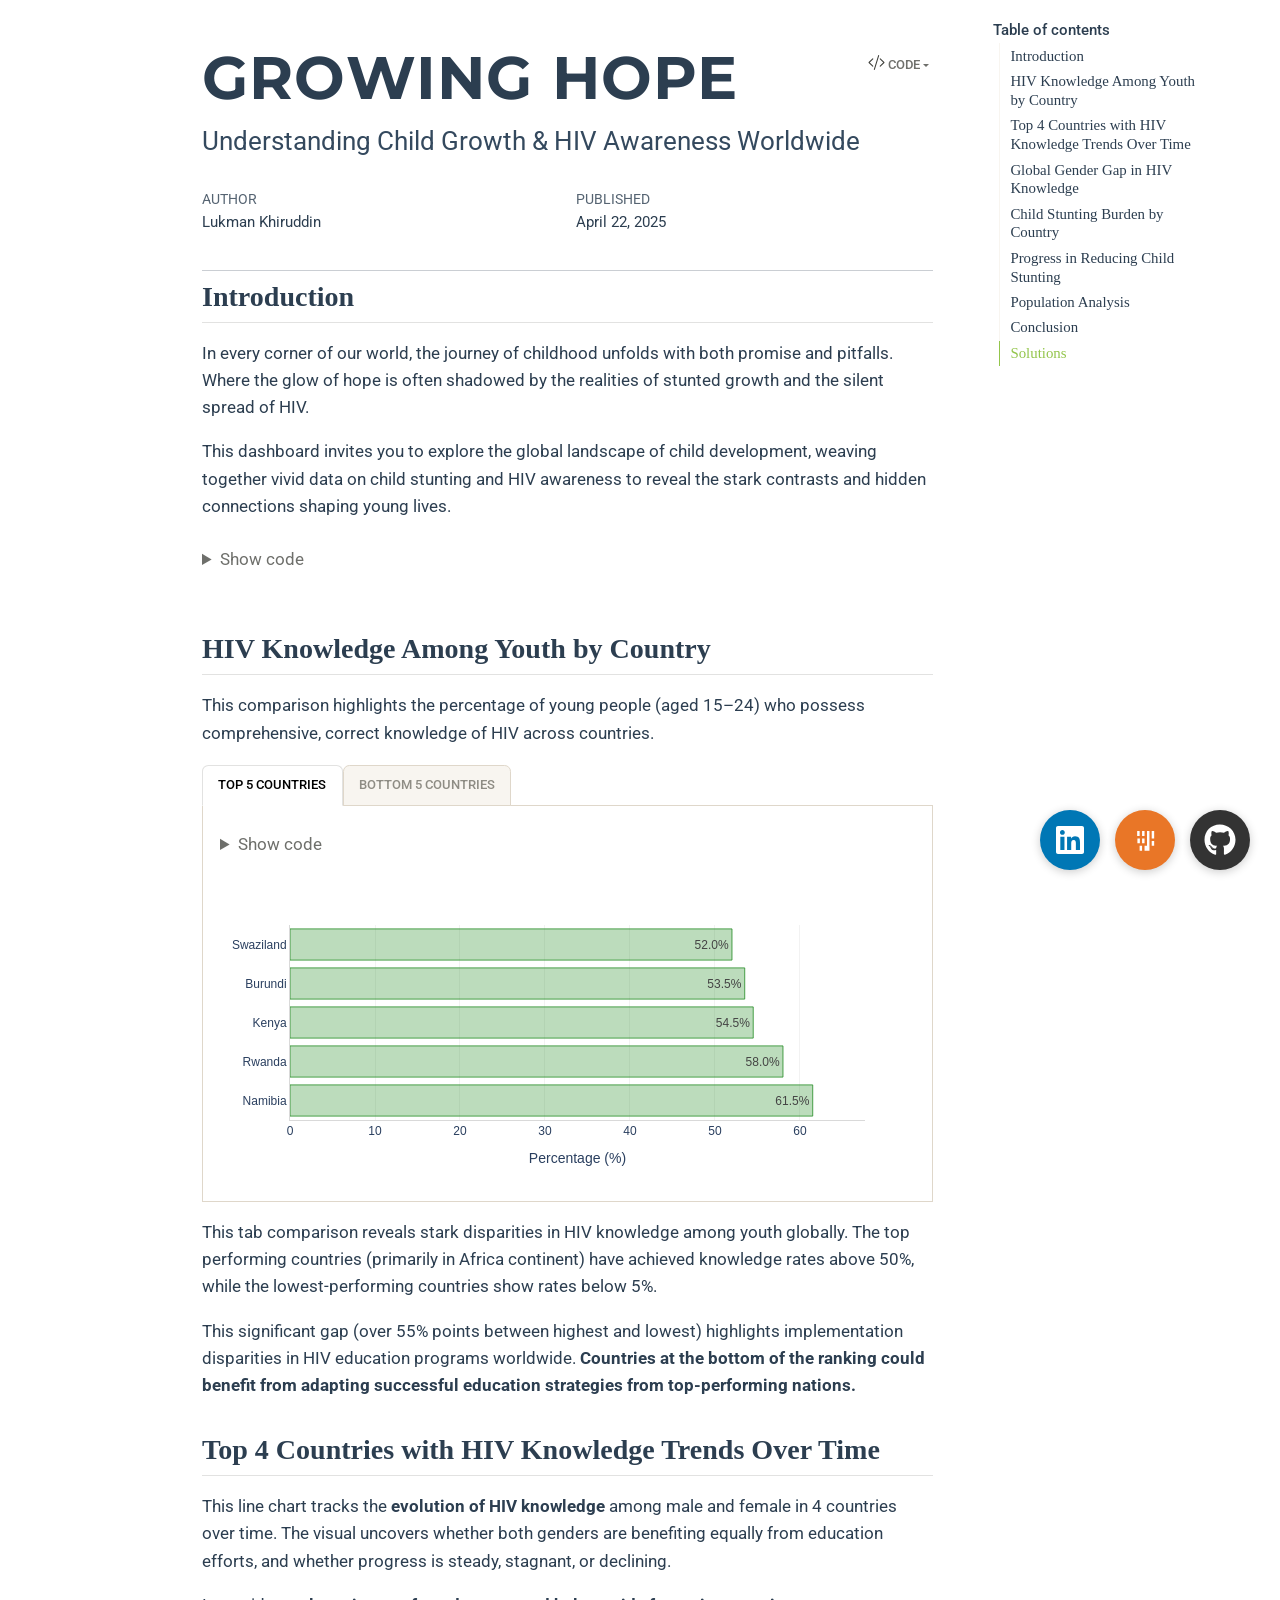
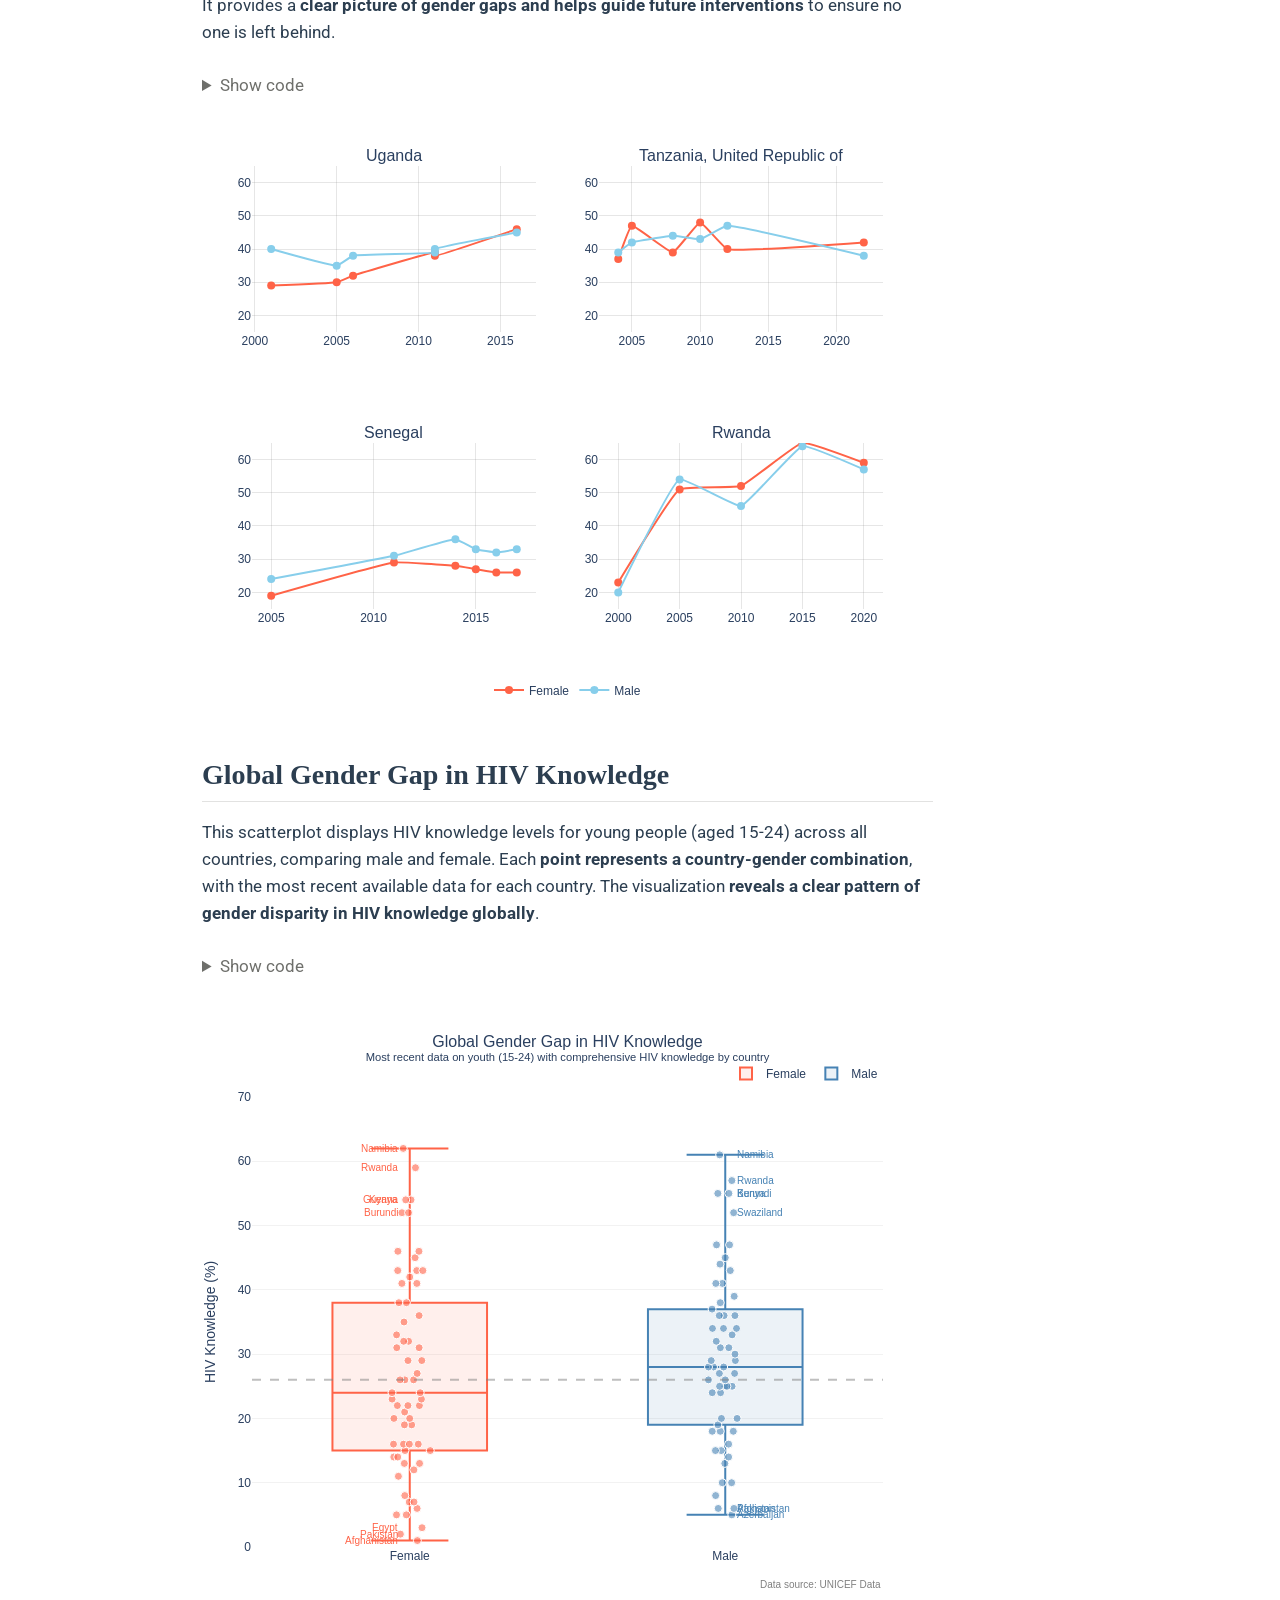
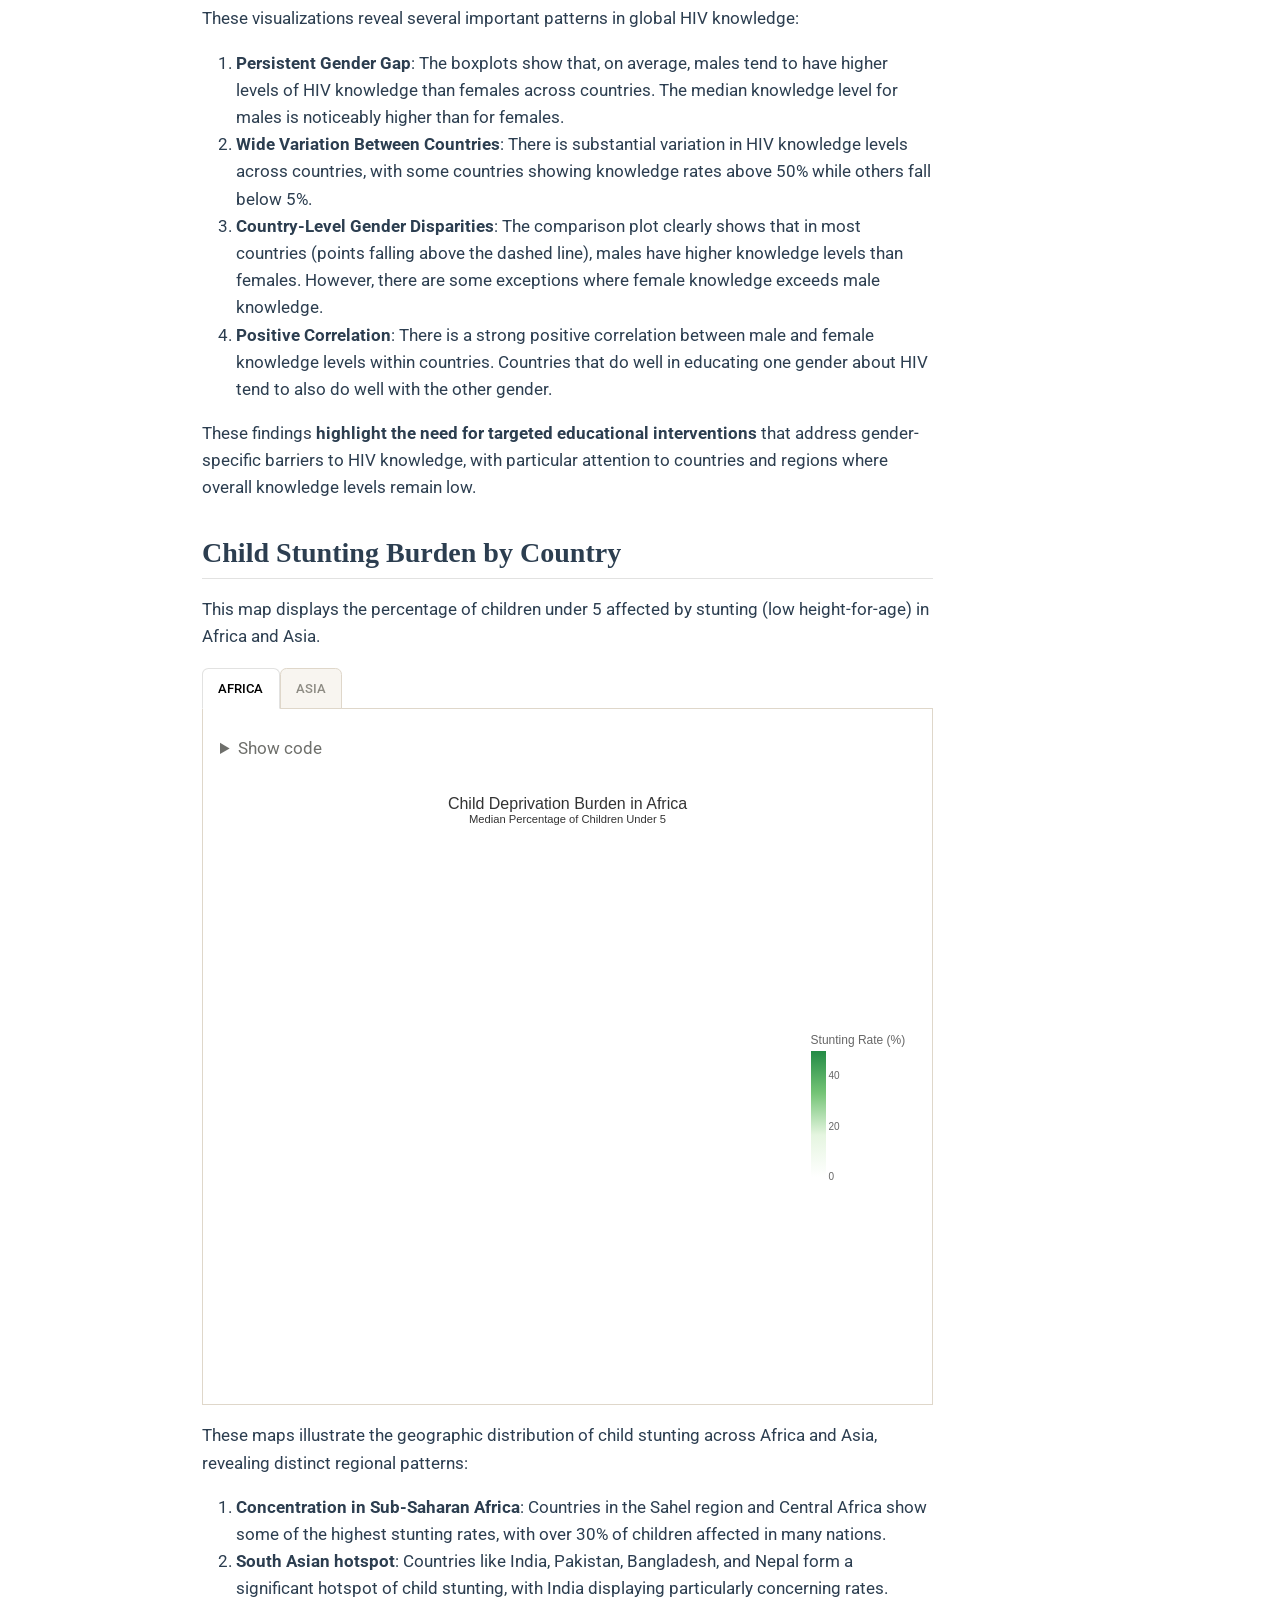
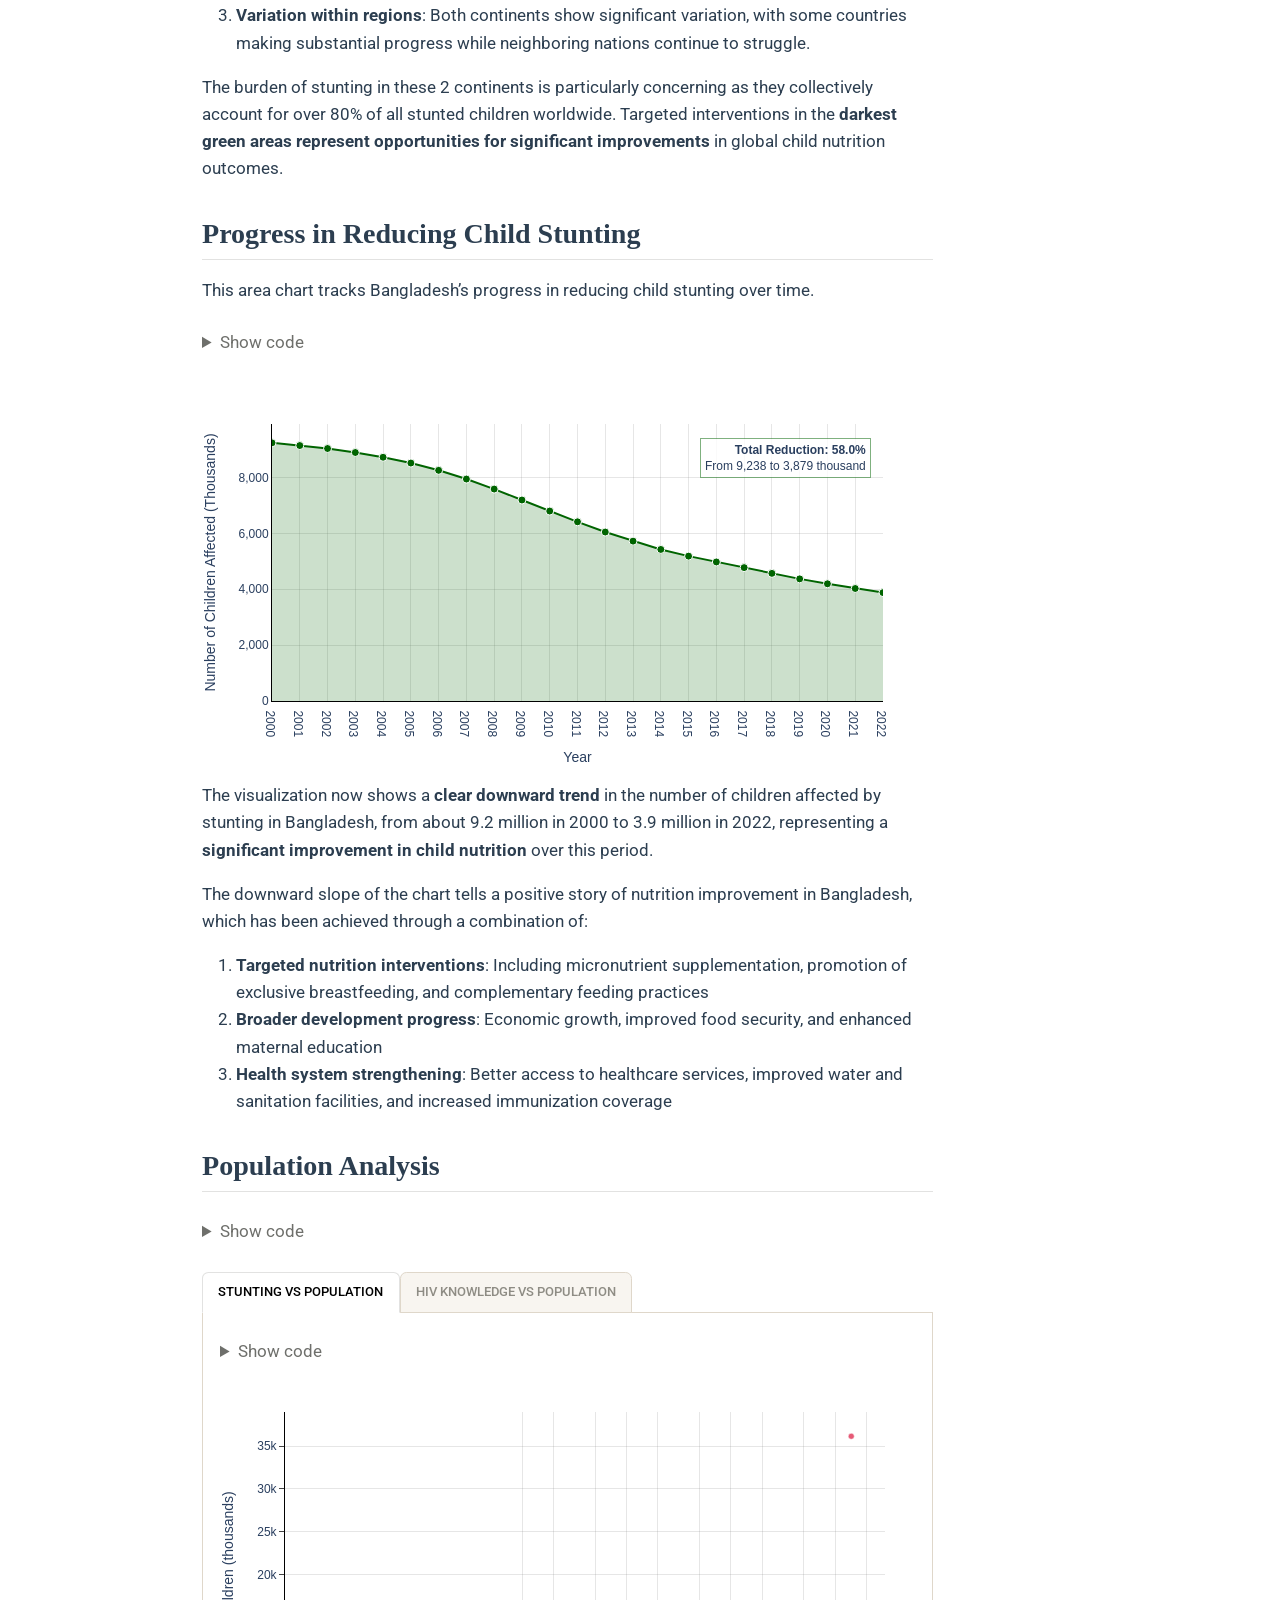
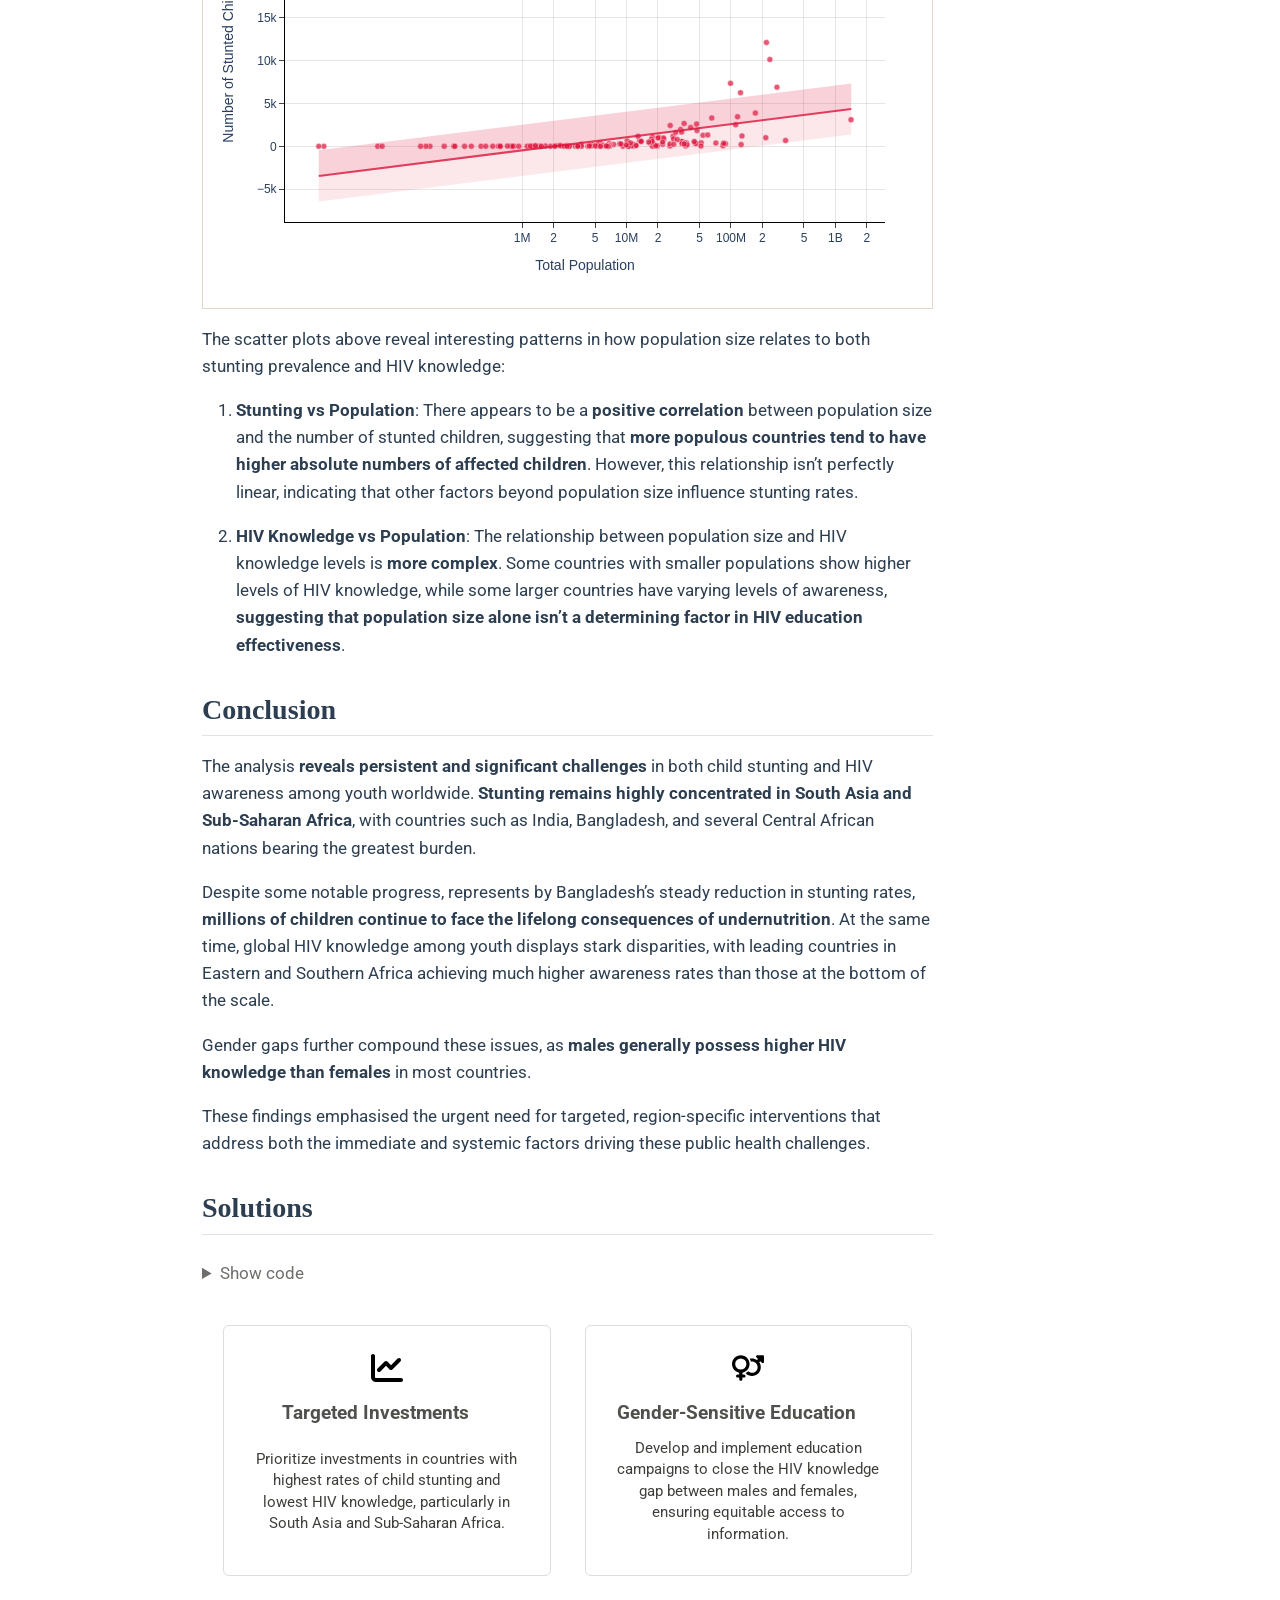
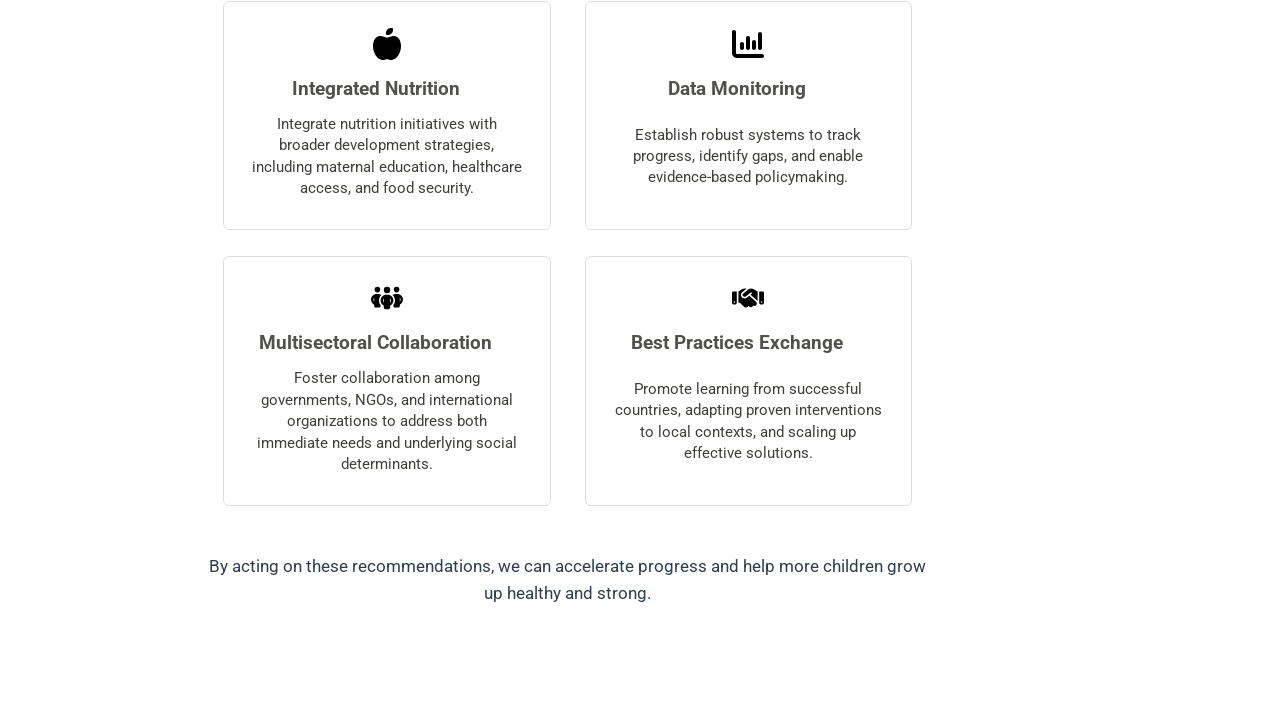
==== commit c5d5c6d2: "Updated docs with latest files" ====
--- a/docs/index.html
+++ b/docs/index.html
@@ -2191,48 +2191,66 @@
 
 
 
-<link rel="stylesheet" href="@import url(&#39;https://fonts.googleapis.com/css2?family=Montserrat:wght@700&amp;display=swap&#39;);
-
+<style type="text/css">@font-face {
+font-family: 'Montserrat';
+font-style: normal;
+font-weight: 700;
+font-display: swap;
+src: url([data-uri]) format('truetype');
+}
 .title {
-  font-family: &#39;Montserrat&#39;, sans-serif !important;
-  font-size: 3.5em !important;
-  font-weight: 700 !important;
-  color: #2C3E50 !important;
-  letter-spacing: 0.02em !important;
-  margin-bottom: 0.2em !important;
-  text-align: left !important;
+font-family: 'Montserrat', sans-serif;
+font-size: 3.5em;
+font-weight: 700;
+color: #2C3E50;
+letter-spacing: 0.02em;
+margin-bottom: 0.2em;
+text-align: left;
 }
-
 .subtitle {
-  font-size: 1.5em !important;
-  margin-bottom: 0.5em !important;
-  color: #34495E !important;
+font-size: 1.5em;
+margin-bottom: 0.5em;
+color: #34495E;
 }
-
 .quarto-title-meta {
-  margin-bottom: 0.5em !important;
+margin-bottom: 0.5em;
 }
-
 .quarto-title-block {
-  margin-bottom: 0.5em !important;
+margin-bottom: 0.5em;
 }
-
 .quarto-title {
-  margin-top: 0.5em !important;
+margin-top: 0.5em;
 }
-
 hr {
-  margin: 0.5em 0 !important;
+margin: 0.5em 0;
 }
-
 #title-block-header {
-  margin-block-end: 0.5em !important;
+margin-block-end: 0.5em;
 }
-
 .cell {
-  padding: 0.5em 0 !important;
-  margin: 0 !important;
-}">
+padding: 0.5em 0;
+margin: 0;
+}
+
+body {
+font-family: -apple-system, BlinkMacSystemFont, "Segoe UI", Roboto, "Helvetica Neue", Arial, sans-serif;
+line-height: 1.6;
+color: #2C3E50;
+}
+.content {
+max-width: 1200px;
+margin: 0 auto;
+padding: 2rem;
+}
+
+@media (max-width: 768px) {
+.title {
+font-size: 2.5em;
+}
+.subtitle {
+font-size: 1.2em;
+}
+} </style>
 </head>
 
 <body class="quarto-light">
@@ -2289,8 +2307,8 @@
 </header>
 
 
-<div id="275e6e55" class="cell" data-execution_count="1">
-<div class="cell-output cell-output-display" data-execution_count="15">
+<div id="b7b0118f" class="cell" data-execution_count="1">
+<div class="cell-output cell-output-display" data-execution_count="43">
 
 <div class="social-container">
     <a href="https://www.linkedin.com/in/lukmankhiruddin" class="social-link linkedin" target="_blank" title="Connect on LinkedIn">
@@ -2381,7 +2399,7 @@
 <h2 class="anchored" data-anchor-id="introduction"><span style="font-family: serif">Introduction</span></h2>
 <p>In every corner of our world, the journey of childhood unfolds with both promise and pitfalls. Where the glow of hope is often shadowed by the realities of stunted growth and the silent spread of HIV.</p>
 <p>This dashboard invites you to explore the global landscape of child development, weaving together vivid data on child stunting and HIV awareness to reveal the stark contrasts and hidden connections shaping young lives.</p>
-<div id="532638bd" class="cell" data-comment data-execution_count="2">
+<div id="441e387b" class="cell" data-comment data-execution_count="2">
 <details class="code-fold">
 <summary>Show code</summary>
 <div class="sourceCode cell-code" id="cb1"><pre class="sourceCode python code-with-copy"><code class="sourceCode python"><span id="cb1-1"><a href="#cb1-1" aria-hidden="true" tabindex="-1"></a><span class="im">import</span> pandas <span class="im">as</span> pd</span>
@@ -2402,7 +2420,7 @@
 <ul class="nav nav-tabs" role="tablist"><li class="nav-item" role="presentation"><a class="nav-link active" id="tabset-1-1-tab" data-bs-toggle="tab" data-bs-target="#tabset-1-1" role="tab" aria-controls="tabset-1-1" aria-selected="true" href>TOP 5 COUNTRIES</a></li><li class="nav-item" role="presentation"><a class="nav-link" id="tabset-1-2-tab" data-bs-toggle="tab" data-bs-target="#tabset-1-2" role="tab" aria-controls="tabset-1-2" aria-selected="false" href>BOTTOM 5 COUNTRIES</a></li></ul>
 <div class="tab-content">
 <div id="tabset-1-1" class="tab-pane active" role="tabpanel" aria-labelledby="tabset-1-1-tab">
-<div id="1e4ee394" class="cell" data-execution_count="4">
+<div id="5b849577" class="cell" data-execution_count="4">
 <details class="code-fold">
 <summary>Show code</summary>
 <div class="sourceCode cell-code" id="cb2"><pre class="sourceCode python code-with-copy"><code class="sourceCode python"><span id="cb2-1"><a href="#cb2-1" aria-hidden="true" tabindex="-1"></a>hiv_knowledge_data <span class="op">=</span> combined_indicators[</span>
@@ -2466,9 +2484,9 @@
 <span id="cb2-59"><a href="#cb2-59" aria-hidden="true" tabindex="-1"></a>fig.show(config<span class="op">=</span>{<span class="st">&#39;responsive&#39;</span>: <span class="va">True</span>})</span></code><button title="Copy to Clipboard" class="code-copy-button"><i class="bi"></i></button></pre></div>
 </details>
 <div class="cell-output cell-output-display">
-<div>                            <div id="d1455159-45c2-41e6-bdf7-6f30d4e87c31" class="plotly-graph-div" style="height:300px; width:100%;"></div>            <script type="text/javascript">                require(["plotly"], function(Plotly) {                    window.PLOTLYENV=window.PLOTLYENV || {};                                    if (document.getElementById("d1455159-45c2-41e6-bdf7-6f30d4e87c31")) {                    Plotly.newPlot(                        "d1455159-45c2-41e6-bdf7-6f30d4e87c31",                        [{"hovertemplate":"\u003cb\u003e%{y}\u003c\u002fb\u003e\u003cbr\u003eHIV Knowledge: %{x:.1f}%\u003cextra\u003e\u003c\u002fextra\u003e","marker":{"color":"rgba(34, 139, 34, 0.3)","line":{"color":"rgba(34, 139, 34, 0.8)","width":1}},"orientation":"h","text":["61.5%","58.0%","54.5%","53.5%","52.0%"],"textposition":"auto","x":[61.5,58.0,54.5,53.5,52.0],"y":["Namibia","Rwanda","Kenya","Burundi","Swaziland"],"type":"bar"}],                        {"template":{"data":{"histogram2dcontour":[{"type":"histogram2dcontour","colorbar":{"outlinewidth":0,"ticks":""},"colorscale":[[0.0,"#0d0887"],[0.1111111111111111,"#46039f"],[0.2222222222222222,"#7201a8"],[0.3333333333333333,"#9c179e"],[0.4444444444444444,"#bd3786"],[0.5555555555555556,"#d8576b"],[0.6666666666666666,"#ed7953"],[0.7777777777777778,"#fb9f3a"],[0.8888888888888888,"#fdca26"],[1.0,"#f0f921"]]}],"choropleth":[{"type":"choropleth","colorbar":{"outlinewidth":0,"ticks":""}}],"histogram2d":[{"type":"histogram2d","colorbar":{"outlinewidth":0,"ticks":""},"colorscale":[[0.0,"#0d0887"],[0.1111111111111111,"#46039f"],[0.2222222222222222,"#7201a8"],[0.3333333333333333,"#9c179e"],[0.4444444444444444,"#bd3786"],[0.5555555555555556,"#d8576b"],[0.6666666666666666,"#ed7953"],[0.7777777777777778,"#fb9f3a"],[0.8888888888888888,"#fdca26"],[1.0,"#f0f921"]]}],"heatmap":[{"type":"heatmap","colorbar":{"outlinewidth":0,"ticks":""},"colorscale":[[0.0,"#0d0887"],[0.1111111111111111,"#46039f"],[0.2222222222222222,"#7201a8"],[0.3333333333333333,"#9c179e"],[0.4444444444444444,"#bd3786"],[0.5555555555555556,"#d8576b"],[0.6666666666666666,"#ed7953"],[0.7777777777777778,"#fb9f3a"],[0.8888888888888888,"#fdca26"],[1.0,"#f0f921"]]}],"heatmapgl":[{"type":"heatmapgl","colorbar":{"outlinewidth":0,"ticks":""},"colorscale":[[0.0,"#0d0887"],[0.1111111111111111,"#46039f"],[0.2222222222222222,"#7201a8"],[0.3333333333333333,"#9c179e"],[0.4444444444444444,"#bd3786"],[0.5555555555555556,"#d8576b"],[0.6666666666666666,"#ed7953"],[0.7777777777777778,"#fb9f3a"],[0.8888888888888888,"#fdca26"],[1.0,"#f0f921"]]}],"contourcarpet":[{"type":"contourcarpet","colorbar":{"outlinewidth":0,"ticks":""}}],"contour":[{"type":"contour","colorbar":{"outlinewidth":0,"ticks":""},"colorscale":[[0.0,"#0d0887"],[0.1111111111111111,"#46039f"],[0.2222222222222222,"#7201a8"],[0.3333333333333333,"#9c179e"],[0.4444444444444444,"#bd3786"],[0.5555555555555556,"#d8576b"],[0.6666666666666666,"#ed7953"],[0.7777777777777778,"#fb9f3a"],[0.8888888888888888,"#fdca26"],[1.0,"#f0f921"]]}],"surface":[{"type":"surface","colorbar":{"outlinewidth":0,"ticks":""},"colorscale":[[0.0,"#0d0887"],[0.1111111111111111,"#46039f"],[0.2222222222222222,"#7201a8"],[0.3333333333333333,"#9c179e"],[0.4444444444444444,"#bd3786"],[0.5555555555555556,"#d8576b"],[0.6666666666666666,"#ed7953"],[0.7777777777777778,"#fb9f3a"],[0.8888888888888888,"#fdca26"],[1.0,"#f0f921"]]}],"mesh3d":[{"type":"mesh3d","colorbar":{"outlinewidth":0,"ticks":""}}],"scatter":[{"fillpattern":{"fillmode":"overlay","size":10,"solidity":0.2},"type":"scatter"}],"parcoords":[{"type":"parcoords","line":{"colorbar":{"outlinewidth":0,"ticks":""}}}],"scatterpolargl":[{"type":"scatterpolargl","marker":{"colorbar":{"outlinewidth":0,"ticks":""}}}],"bar":[{"error_x":{"color":"#2a3f5f"},"error_y":{"color":"#2a3f5f"},"marker":{"line":{"color":"#E5ECF6","width":0.5},"pattern":{"fillmode":"overlay","size":10,"solidity":0.2}},"type":"bar"}],"scattergeo":[{"type":"scattergeo","marker":{"colorbar":{"outlinewidth":0,"ticks":""}}}],"scatterpolar":[{"type":"scatterpolar","marker":{"colorbar":{"outlinewidth":0,"ticks":""}}}],"histogram":[{"marker":{"pattern":{"fillmode":"overlay","size":10,"solidity":0.2}},"type":"histogram"}],"scattergl":[{"type":"scattergl","marker":{"colorbar":{"outlinewidth":0,"ticks":""}}}],"scatter3d":[{"type":"scatter3d","line":{"colorbar":{"outlinewidth":0,"ticks":""}},"marker":{"colorbar":{"outlinewidth":0,"ticks":""}}}],"scattermapbox":[{"type":"scattermapbox","marker":{"colorbar":{"outlinewidth":0,"ticks":""}}}],"scatterternary":[{"type":"scatterternary","marker":{"colorbar":{"outlinewidth":0,"ticks":""}}}],"scattercarpet":[{"type":"scattercarpet","marker":{"colorbar":{"outlinewidth":0,"ticks":""}}}],"carpet":[{"aaxis":{"endlinecolor":"#2a3f5f","gridcolor":"white","linecolor":"white","minorgridcolor":"white","startlinecolor":"#2a3f5f"},"baxis":{"endlinecolor":"#2a3f5f","gridcolor":"white","linecolor":"white","minorgridcolor":"white","startlinecolor":"#2a3f5f"},"type":"carpet"}],"table":[{"cells":{"fill":{"color":"#EBF0F8"},"line":{"color":"white"}},"header":{"fill":{"color":"#C8D4E3"},"line":{"color":"white"}},"type":"table"}],"barpolar":[{"marker":{"line":{"color":"#E5ECF6","width":0.5},"pattern":{"fillmode":"overlay","size":10,"solidity":0.2}},"type":"barpolar"}],"pie":[{"automargin":true,"type":"pie"}]},"layout":{"autotypenumbers":"strict","colorway":["#636efa","#EF553B","#00cc96","#ab63fa","#FFA15A","#19d3f3","#FF6692","#B6E880","#FF97FF","#FECB52"],"font":{"color":"#2a3f5f"},"hovermode":"closest","hoverlabel":{"align":"left"},"paper_bgcolor":"white","plot_bgcolor":"#E5ECF6","polar":{"bgcolor":"#E5ECF6","angularaxis":{"gridcolor":"white","linecolor":"white","ticks":""},"radialaxis":{"gridcolor":"white","linecolor":"white","ticks":""}},"ternary":{"bgcolor":"#E5ECF6","aaxis":{"gridcolor":"white","linecolor":"white","ticks":""},"baxis":{"gridcolor":"white","linecolor":"white","ticks":""},"caxis":{"gridcolor":"white","linecolor":"white","ticks":""}},"coloraxis":{"colorbar":{"outlinewidth":0,"ticks":""}},"colorscale":{"sequential":[[0.0,"#0d0887"],[0.1111111111111111,"#46039f"],[0.2222222222222222,"#7201a8"],[0.3333333333333333,"#9c179e"],[0.4444444444444444,"#bd3786"],[0.5555555555555556,"#d8576b"],[0.6666666666666666,"#ed7953"],[0.7777777777777778,"#fb9f3a"],[0.8888888888888888,"#fdca26"],[1.0,"#f0f921"]],"sequentialminus":[[0.0,"#0d0887"],[0.1111111111111111,"#46039f"],[0.2222222222222222,"#7201a8"],[0.3333333333333333,"#9c179e"],[0.4444444444444444,"#bd3786"],[0.5555555555555556,"#d8576b"],[0.6666666666666666,"#ed7953"],[0.7777777777777778,"#fb9f3a"],[0.8888888888888888,"#fdca26"],[1.0,"#f0f921"]],"diverging":[[0,"#8e0152"],[0.1,"#c51b7d"],[0.2,"#de77ae"],[0.3,"#f1b6da"],[0.4,"#fde0ef"],[0.5,"#f7f7f7"],[0.6,"#e6f5d0"],[0.7,"#b8e186"],[0.8,"#7fbc41"],[0.9,"#4d9221"],[1,"#276419"]]},"xaxis":{"gridcolor":"white","linecolor":"white","ticks":"","title":{"standoff":15},"zerolinecolor":"white","automargin":true,"zerolinewidth":2},"yaxis":{"gridcolor":"white","linecolor":"white","ticks":"","title":{"standoff":15},"zerolinecolor":"white","automargin":true,"zerolinewidth":2},"scene":{"xaxis":{"backgroundcolor":"#E5ECF6","gridcolor":"white","linecolor":"white","showbackground":true,"ticks":"","zerolinecolor":"white","gridwidth":2},"yaxis":{"backgroundcolor":"#E5ECF6","gridcolor":"white","linecolor":"white","showbackground":true,"ticks":"","zerolinecolor":"white","gridwidth":2},"zaxis":{"backgroundcolor":"#E5ECF6","gridcolor":"white","linecolor":"white","showbackground":true,"ticks":"","zerolinecolor":"white","gridwidth":2}},"shapedefaults":{"line":{"color":"#2a3f5f"}},"annotationdefaults":{"arrowcolor":"#2a3f5f","arrowhead":0,"arrowwidth":1},"geo":{"bgcolor":"white","landcolor":"#E5ECF6","subunitcolor":"white","showland":true,"showlakes":true,"lakecolor":"white"},"title":{"x":0.05},"mapbox":{"style":"light"},"margin":{"b":0,"l":0,"r":0,"t":30}}},"margin":{"l":50,"r":50,"t":50,"b":50},"xaxis":{"title":{"text":"Percentage (%)"},"showgrid":true,"gridwidth":1,"gridcolor":"rgba(128,128,128,0.1)","zeroline":false,"showline":true,"linecolor":"rgba(128,128,128,0.3)","linewidth":1,"range":[0,67.65]},"yaxis":{"showgrid":false,"showline":true,"linecolor":"rgba(128,128,128,0.3)","linewidth":1,"automargin":true},"font":{"size":12},"showlegend":false,"height":300,"plot_bgcolor":"white","paper_bgcolor":"white","autosize":true},                        {"responsive": true}                    ).then(function(){
+<div>                            <div id="538649bb-404a-492d-a7a2-379d6dc6b7ff" class="plotly-graph-div" style="height:300px; width:100%;"></div>            <script type="text/javascript">                require(["plotly"], function(Plotly) {                    window.PLOTLYENV=window.PLOTLYENV || {};                                    if (document.getElementById("538649bb-404a-492d-a7a2-379d6dc6b7ff")) {                    Plotly.newPlot(                        "538649bb-404a-492d-a7a2-379d6dc6b7ff",                        [{"hovertemplate":"\u003cb\u003e%{y}\u003c\u002fb\u003e\u003cbr\u003eHIV Knowledge: %{x:.1f}%\u003cextra\u003e\u003c\u002fextra\u003e","marker":{"color":"rgba(34, 139, 34, 0.3)","line":{"color":"rgba(34, 139, 34, 0.8)","width":1}},"orientation":"h","text":["61.5%","58.0%","54.5%","53.5%","52.0%"],"textposition":"auto","x":[61.5,58.0,54.5,53.5,52.0],"y":["Namibia","Rwanda","Kenya","Burundi","Swaziland"],"type":"bar"}],                        {"template":{"data":{"histogram2dcontour":[{"type":"histogram2dcontour","colorbar":{"outlinewidth":0,"ticks":""},"colorscale":[[0.0,"#0d0887"],[0.1111111111111111,"#46039f"],[0.2222222222222222,"#7201a8"],[0.3333333333333333,"#9c179e"],[0.4444444444444444,"#bd3786"],[0.5555555555555556,"#d8576b"],[0.6666666666666666,"#ed7953"],[0.7777777777777778,"#fb9f3a"],[0.8888888888888888,"#fdca26"],[1.0,"#f0f921"]]}],"choropleth":[{"type":"choropleth","colorbar":{"outlinewidth":0,"ticks":""}}],"histogram2d":[{"type":"histogram2d","colorbar":{"outlinewidth":0,"ticks":""},"colorscale":[[0.0,"#0d0887"],[0.1111111111111111,"#46039f"],[0.2222222222222222,"#7201a8"],[0.3333333333333333,"#9c179e"],[0.4444444444444444,"#bd3786"],[0.5555555555555556,"#d8576b"],[0.6666666666666666,"#ed7953"],[0.7777777777777778,"#fb9f3a"],[0.8888888888888888,"#fdca26"],[1.0,"#f0f921"]]}],"heatmap":[{"type":"heatmap","colorbar":{"outlinewidth":0,"ticks":""},"colorscale":[[0.0,"#0d0887"],[0.1111111111111111,"#46039f"],[0.2222222222222222,"#7201a8"],[0.3333333333333333,"#9c179e"],[0.4444444444444444,"#bd3786"],[0.5555555555555556,"#d8576b"],[0.6666666666666666,"#ed7953"],[0.7777777777777778,"#fb9f3a"],[0.8888888888888888,"#fdca26"],[1.0,"#f0f921"]]}],"heatmapgl":[{"type":"heatmapgl","colorbar":{"outlinewidth":0,"ticks":""},"colorscale":[[0.0,"#0d0887"],[0.1111111111111111,"#46039f"],[0.2222222222222222,"#7201a8"],[0.3333333333333333,"#9c179e"],[0.4444444444444444,"#bd3786"],[0.5555555555555556,"#d8576b"],[0.6666666666666666,"#ed7953"],[0.7777777777777778,"#fb9f3a"],[0.8888888888888888,"#fdca26"],[1.0,"#f0f921"]]}],"contourcarpet":[{"type":"contourcarpet","colorbar":{"outlinewidth":0,"ticks":""}}],"contour":[{"type":"contour","colorbar":{"outlinewidth":0,"ticks":""},"colorscale":[[0.0,"#0d0887"],[0.1111111111111111,"#46039f"],[0.2222222222222222,"#7201a8"],[0.3333333333333333,"#9c179e"],[0.4444444444444444,"#bd3786"],[0.5555555555555556,"#d8576b"],[0.6666666666666666,"#ed7953"],[0.7777777777777778,"#fb9f3a"],[0.8888888888888888,"#fdca26"],[1.0,"#f0f921"]]}],"surface":[{"type":"surface","colorbar":{"outlinewidth":0,"ticks":""},"colorscale":[[0.0,"#0d0887"],[0.1111111111111111,"#46039f"],[0.2222222222222222,"#7201a8"],[0.3333333333333333,"#9c179e"],[0.4444444444444444,"#bd3786"],[0.5555555555555556,"#d8576b"],[0.6666666666666666,"#ed7953"],[0.7777777777777778,"#fb9f3a"],[0.8888888888888888,"#fdca26"],[1.0,"#f0f921"]]}],"mesh3d":[{"type":"mesh3d","colorbar":{"outlinewidth":0,"ticks":""}}],"scatter":[{"fillpattern":{"fillmode":"overlay","size":10,"solidity":0.2},"type":"scatter"}],"parcoords":[{"type":"parcoords","line":{"colorbar":{"outlinewidth":0,"ticks":""}}}],"scatterpolargl":[{"type":"scatterpolargl","marker":{"colorbar":{"outlinewidth":0,"ticks":""}}}],"bar":[{"error_x":{"color":"#2a3f5f"},"error_y":{"color":"#2a3f5f"},"marker":{"line":{"color":"#E5ECF6","width":0.5},"pattern":{"fillmode":"overlay","size":10,"solidity":0.2}},"type":"bar"}],"scattergeo":[{"type":"scattergeo","marker":{"colorbar":{"outlinewidth":0,"ticks":""}}}],"scatterpolar":[{"type":"scatterpolar","marker":{"colorbar":{"outlinewidth":0,"ticks":""}}}],"histogram":[{"marker":{"pattern":{"fillmode":"overlay","size":10,"solidity":0.2}},"type":"histogram"}],"scattergl":[{"type":"scattergl","marker":{"colorbar":{"outlinewidth":0,"ticks":""}}}],"scatter3d":[{"type":"scatter3d","line":{"colorbar":{"outlinewidth":0,"ticks":""}},"marker":{"colorbar":{"outlinewidth":0,"ticks":""}}}],"scattermapbox":[{"type":"scattermapbox","marker":{"colorbar":{"outlinewidth":0,"ticks":""}}}],"scatterternary":[{"type":"scatterternary","marker":{"colorbar":{"outlinewidth":0,"ticks":""}}}],"scattercarpet":[{"type":"scattercarpet","marker":{"colorbar":{"outlinewidth":0,"ticks":""}}}],"carpet":[{"aaxis":{"endlinecolor":"#2a3f5f","gridcolor":"white","linecolor":"white","minorgridcolor":"white","startlinecolor":"#2a3f5f"},"baxis":{"endlinecolor":"#2a3f5f","gridcolor":"white","linecolor":"white","minorgridcolor":"white","startlinecolor":"#2a3f5f"},"type":"carpet"}],"table":[{"cells":{"fill":{"color":"#EBF0F8"},"line":{"color":"white"}},"header":{"fill":{"color":"#C8D4E3"},"line":{"color":"white"}},"type":"table"}],"barpolar":[{"marker":{"line":{"color":"#E5ECF6","width":0.5},"pattern":{"fillmode":"overlay","size":10,"solidity":0.2}},"type":"barpolar"}],"pie":[{"automargin":true,"type":"pie"}]},"layout":{"autotypenumbers":"strict","colorway":["#636efa","#EF553B","#00cc96","#ab63fa","#FFA15A","#19d3f3","#FF6692","#B6E880","#FF97FF","#FECB52"],"font":{"color":"#2a3f5f"},"hovermode":"closest","hoverlabel":{"align":"left"},"paper_bgcolor":"white","plot_bgcolor":"#E5ECF6","polar":{"bgcolor":"#E5ECF6","angularaxis":{"gridcolor":"white","linecolor":"white","ticks":""},"radialaxis":{"gridcolor":"white","linecolor":"white","ticks":""}},"ternary":{"bgcolor":"#E5ECF6","aaxis":{"gridcolor":"white","linecolor":"white","ticks":""},"baxis":{"gridcolor":"white","linecolor":"white","ticks":""},"caxis":{"gridcolor":"white","linecolor":"white","ticks":""}},"coloraxis":{"colorbar":{"outlinewidth":0,"ticks":""}},"colorscale":{"sequential":[[0.0,"#0d0887"],[0.1111111111111111,"#46039f"],[0.2222222222222222,"#7201a8"],[0.3333333333333333,"#9c179e"],[0.4444444444444444,"#bd3786"],[0.5555555555555556,"#d8576b"],[0.6666666666666666,"#ed7953"],[0.7777777777777778,"#fb9f3a"],[0.8888888888888888,"#fdca26"],[1.0,"#f0f921"]],"sequentialminus":[[0.0,"#0d0887"],[0.1111111111111111,"#46039f"],[0.2222222222222222,"#7201a8"],[0.3333333333333333,"#9c179e"],[0.4444444444444444,"#bd3786"],[0.5555555555555556,"#d8576b"],[0.6666666666666666,"#ed7953"],[0.7777777777777778,"#fb9f3a"],[0.8888888888888888,"#fdca26"],[1.0,"#f0f921"]],"diverging":[[0,"#8e0152"],[0.1,"#c51b7d"],[0.2,"#de77ae"],[0.3,"#f1b6da"],[0.4,"#fde0ef"],[0.5,"#f7f7f7"],[0.6,"#e6f5d0"],[0.7,"#b8e186"],[0.8,"#7fbc41"],[0.9,"#4d9221"],[1,"#276419"]]},"xaxis":{"gridcolor":"white","linecolor":"white","ticks":"","title":{"standoff":15},"zerolinecolor":"white","automargin":true,"zerolinewidth":2},"yaxis":{"gridcolor":"white","linecolor":"white","ticks":"","title":{"standoff":15},"zerolinecolor":"white","automargin":true,"zerolinewidth":2},"scene":{"xaxis":{"backgroundcolor":"#E5ECF6","gridcolor":"white","linecolor":"white","showbackground":true,"ticks":"","zerolinecolor":"white","gridwidth":2},"yaxis":{"backgroundcolor":"#E5ECF6","gridcolor":"white","linecolor":"white","showbackground":true,"ticks":"","zerolinecolor":"white","gridwidth":2},"zaxis":{"backgroundcolor":"#E5ECF6","gridcolor":"white","linecolor":"white","showbackground":true,"ticks":"","zerolinecolor":"white","gridwidth":2}},"shapedefaults":{"line":{"color":"#2a3f5f"}},"annotationdefaults":{"arrowcolor":"#2a3f5f","arrowhead":0,"arrowwidth":1},"geo":{"bgcolor":"white","landcolor":"#E5ECF6","subunitcolor":"white","showland":true,"showlakes":true,"lakecolor":"white"},"title":{"x":0.05},"mapbox":{"style":"light"},"margin":{"b":0,"l":0,"r":0,"t":30}}},"margin":{"l":50,"r":50,"t":50,"b":50},"xaxis":{"title":{"text":"Percentage (%)"},"showgrid":true,"gridwidth":1,"gridcolor":"rgba(128,128,128,0.1)","zeroline":false,"showline":true,"linecolor":"rgba(128,128,128,0.3)","linewidth":1,"range":[0,67.65]},"yaxis":{"showgrid":false,"showline":true,"linecolor":"rgba(128,128,128,0.3)","linewidth":1,"automargin":true},"font":{"size":12},"showlegend":false,"height":300,"plot_bgcolor":"white","paper_bgcolor":"white","autosize":true},                        {"responsive": true}                    ).then(function(){
                             
-var gd = document.getElementById('d1455159-45c2-41e6-bdf7-6f30d4e87c31');
+var gd = document.getElementById('538649bb-404a-492d-a7a2-379d6dc6b7ff');
 var x = new MutationObserver(function (mutations, observer) {{
         var display = window.getComputedStyle(gd).display;
         if (!display || display === 'none') {{
@@ -2495,7 +2513,7 @@
 </div>
 </div>
 <div id="tabset-1-2" class="tab-pane" role="tabpanel" aria-labelledby="tabset-1-2-tab">
-<div id="9ec5030c" class="cell" data-execution_count="5">
+<div id="baf221d2" class="cell" data-execution_count="5">
 <details class="code-fold">
 <summary>Show code</summary>
 <div class="sourceCode cell-code" id="cb3"><pre class="sourceCode python code-with-copy"><code class="sourceCode python"><span id="cb3-1"><a href="#cb3-1" aria-hidden="true" tabindex="-1"></a>bottom_5_countries <span class="op">=</span> avg_hiv_knowledge.tail(<span class="dv">5</span>)</span>
@@ -2550,9 +2568,9 @@
 <span id="cb3-50"><a href="#cb3-50" aria-hidden="true" tabindex="-1"></a>fig2.show(config<span class="op">=</span>{<span class="st">&#39;responsive&#39;</span>: <span class="va">True</span>})</span></code><button title="Copy to Clipboard" class="code-copy-button"><i class="bi"></i></button></pre></div>
 </details>
 <div class="cell-output cell-output-display">
-<div>                            <div id="365bbbc6-c07b-4195-97a2-360fe018b443" class="plotly-graph-div" style="height:300px; width:100%;"></div>            <script type="text/javascript">                require(["plotly"], function(Plotly) {                    window.PLOTLYENV=window.PLOTLYENV || {};                                    if (document.getElementById("365bbbc6-c07b-4195-97a2-360fe018b443")) {                    Plotly.newPlot(                        "365bbbc6-c07b-4195-97a2-360fe018b443",                        [{"hovertemplate":"\u003cb\u003e%{y}\u003c\u002fb\u003e\u003cbr\u003eHIV Knowledge: %{x:.1f}%\u003cextra\u003e\u003c\u002fextra\u003e","marker":{"color":"rgba(34, 139, 34, 0.3)","line":{"color":"rgba(34, 139, 34, 0.8)","width":1}},"orientation":"h","text":["5.0%","5.0%","4.0%","3.5%","3.0%"],"textposition":"auto","x":[5.0,5.0,4.0,3.5,3.0],"y":["Tajikistan","Azerbaijan","Pakistan","Afghanistan","Egypt"],"type":"bar"}],                        {"template":{"data":{"histogram2dcontour":[{"type":"histogram2dcontour","colorbar":{"outlinewidth":0,"ticks":""},"colorscale":[[0.0,"#0d0887"],[0.1111111111111111,"#46039f"],[0.2222222222222222,"#7201a8"],[0.3333333333333333,"#9c179e"],[0.4444444444444444,"#bd3786"],[0.5555555555555556,"#d8576b"],[0.6666666666666666,"#ed7953"],[0.7777777777777778,"#fb9f3a"],[0.8888888888888888,"#fdca26"],[1.0,"#f0f921"]]}],"choropleth":[{"type":"choropleth","colorbar":{"outlinewidth":0,"ticks":""}}],"histogram2d":[{"type":"histogram2d","colorbar":{"outlinewidth":0,"ticks":""},"colorscale":[[0.0,"#0d0887"],[0.1111111111111111,"#46039f"],[0.2222222222222222,"#7201a8"],[0.3333333333333333,"#9c179e"],[0.4444444444444444,"#bd3786"],[0.5555555555555556,"#d8576b"],[0.6666666666666666,"#ed7953"],[0.7777777777777778,"#fb9f3a"],[0.8888888888888888,"#fdca26"],[1.0,"#f0f921"]]}],"heatmap":[{"type":"heatmap","colorbar":{"outlinewidth":0,"ticks":""},"colorscale":[[0.0,"#0d0887"],[0.1111111111111111,"#46039f"],[0.2222222222222222,"#7201a8"],[0.3333333333333333,"#9c179e"],[0.4444444444444444,"#bd3786"],[0.5555555555555556,"#d8576b"],[0.6666666666666666,"#ed7953"],[0.7777777777777778,"#fb9f3a"],[0.8888888888888888,"#fdca26"],[1.0,"#f0f921"]]}],"heatmapgl":[{"type":"heatmapgl","colorbar":{"outlinewidth":0,"ticks":""},"colorscale":[[0.0,"#0d0887"],[0.1111111111111111,"#46039f"],[0.2222222222222222,"#7201a8"],[0.3333333333333333,"#9c179e"],[0.4444444444444444,"#bd3786"],[0.5555555555555556,"#d8576b"],[0.6666666666666666,"#ed7953"],[0.7777777777777778,"#fb9f3a"],[0.8888888888888888,"#fdca26"],[1.0,"#f0f921"]]}],"contourcarpet":[{"type":"contourcarpet","colorbar":{"outlinewidth":0,"ticks":""}}],"contour":[{"type":"contour","colorbar":{"outlinewidth":0,"ticks":""},"colorscale":[[0.0,"#0d0887"],[0.1111111111111111,"#46039f"],[0.2222222222222222,"#7201a8"],[0.3333333333333333,"#9c179e"],[0.4444444444444444,"#bd3786"],[0.5555555555555556,"#d8576b"],[0.6666666666666666,"#ed7953"],[0.7777777777777778,"#fb9f3a"],[0.8888888888888888,"#fdca26"],[1.0,"#f0f921"]]}],"surface":[{"type":"surface","colorbar":{"outlinewidth":0,"ticks":""},"colorscale":[[0.0,"#0d0887"],[0.1111111111111111,"#46039f"],[0.2222222222222222,"#7201a8"],[0.3333333333333333,"#9c179e"],[0.4444444444444444,"#bd3786"],[0.5555555555555556,"#d8576b"],[0.6666666666666666,"#ed7953"],[0.7777777777777778,"#fb9f3a"],[0.8888888888888888,"#fdca26"],[1.0,"#f0f921"]]}],"mesh3d":[{"type":"mesh3d","colorbar":{"outlinewidth":0,"ticks":""}}],"scatter":[{"fillpattern":{"fillmode":"overlay","size":10,"solidity":0.2},"type":"scatter"}],"parcoords":[{"type":"parcoords","line":{"colorbar":{"outlinewidth":0,"ticks":""}}}],"scatterpolargl":[{"type":"scatterpolargl","marker":{"colorbar":{"outlinewidth":0,"ticks":""}}}],"bar":[{"error_x":{"color":"#2a3f5f"},"error_y":{"color":"#2a3f5f"},"marker":{"line":{"color":"#E5ECF6","width":0.5},"pattern":{"fillmode":"overlay","size":10,"solidity":0.2}},"type":"bar"}],"scattergeo":[{"type":"scattergeo","marker":{"colorbar":{"outlinewidth":0,"ticks":""}}}],"scatterpolar":[{"type":"scatterpolar","marker":{"colorbar":{"outlinewidth":0,"ticks":""}}}],"histogram":[{"marker":{"pattern":{"fillmode":"overlay","size":10,"solidity":0.2}},"type":"histogram"}],"scattergl":[{"type":"scattergl","marker":{"colorbar":{"outlinewidth":0,"ticks":""}}}],"scatter3d":[{"type":"scatter3d","line":{"colorbar":{"outlinewidth":0,"ticks":""}},"marker":{"colorbar":{"outlinewidth":0,"ticks":""}}}],"scattermapbox":[{"type":"scattermapbox","marker":{"colorbar":{"outlinewidth":0,"ticks":""}}}],"scatterternary":[{"type":"scatterternary","marker":{"colorbar":{"outlinewidth":0,"ticks":""}}}],"scattercarpet":[{"type":"scattercarpet","marker":{"colorbar":{"outlinewidth":0,"ticks":""}}}],"carpet":[{"aaxis":{"endlinecolor":"#2a3f5f","gridcolor":"white","linecolor":"white","minorgridcolor":"white","startlinecolor":"#2a3f5f"},"baxis":{"endlinecolor":"#2a3f5f","gridcolor":"white","linecolor":"white","minorgridcolor":"white","startlinecolor":"#2a3f5f"},"type":"carpet"}],"table":[{"cells":{"fill":{"color":"#EBF0F8"},"line":{"color":"white"}},"header":{"fill":{"color":"#C8D4E3"},"line":{"color":"white"}},"type":"table"}],"barpolar":[{"marker":{"line":{"color":"#E5ECF6","width":0.5},"pattern":{"fillmode":"overlay","size":10,"solidity":0.2}},"type":"barpolar"}],"pie":[{"automargin":true,"type":"pie"}]},"layout":{"autotypenumbers":"strict","colorway":["#636efa","#EF553B","#00cc96","#ab63fa","#FFA15A","#19d3f3","#FF6692","#B6E880","#FF97FF","#FECB52"],"font":{"color":"#2a3f5f"},"hovermode":"closest","hoverlabel":{"align":"left"},"paper_bgcolor":"white","plot_bgcolor":"#E5ECF6","polar":{"bgcolor":"#E5ECF6","angularaxis":{"gridcolor":"white","linecolor":"white","ticks":""},"radialaxis":{"gridcolor":"white","linecolor":"white","ticks":""}},"ternary":{"bgcolor":"#E5ECF6","aaxis":{"gridcolor":"white","linecolor":"white","ticks":""},"baxis":{"gridcolor":"white","linecolor":"white","ticks":""},"caxis":{"gridcolor":"white","linecolor":"white","ticks":""}},"coloraxis":{"colorbar":{"outlinewidth":0,"ticks":""}},"colorscale":{"sequential":[[0.0,"#0d0887"],[0.1111111111111111,"#46039f"],[0.2222222222222222,"#7201a8"],[0.3333333333333333,"#9c179e"],[0.4444444444444444,"#bd3786"],[0.5555555555555556,"#d8576b"],[0.6666666666666666,"#ed7953"],[0.7777777777777778,"#fb9f3a"],[0.8888888888888888,"#fdca26"],[1.0,"#f0f921"]],"sequentialminus":[[0.0,"#0d0887"],[0.1111111111111111,"#46039f"],[0.2222222222222222,"#7201a8"],[0.3333333333333333,"#9c179e"],[0.4444444444444444,"#bd3786"],[0.5555555555555556,"#d8576b"],[0.6666666666666666,"#ed7953"],[0.7777777777777778,"#fb9f3a"],[0.8888888888888888,"#fdca26"],[1.0,"#f0f921"]],"diverging":[[0,"#8e0152"],[0.1,"#c51b7d"],[0.2,"#de77ae"],[0.3,"#f1b6da"],[0.4,"#fde0ef"],[0.5,"#f7f7f7"],[0.6,"#e6f5d0"],[0.7,"#b8e186"],[0.8,"#7fbc41"],[0.9,"#4d9221"],[1,"#276419"]]},"xaxis":{"gridcolor":"white","linecolor":"white","ticks":"","title":{"standoff":15},"zerolinecolor":"white","automargin":true,"zerolinewidth":2},"yaxis":{"gridcolor":"white","linecolor":"white","ticks":"","title":{"standoff":15},"zerolinecolor":"white","automargin":true,"zerolinewidth":2},"scene":{"xaxis":{"backgroundcolor":"#E5ECF6","gridcolor":"white","linecolor":"white","showbackground":true,"ticks":"","zerolinecolor":"white","gridwidth":2},"yaxis":{"backgroundcolor":"#E5ECF6","gridcolor":"white","linecolor":"white","showbackground":true,"ticks":"","zerolinecolor":"white","gridwidth":2},"zaxis":{"backgroundcolor":"#E5ECF6","gridcolor":"white","linecolor":"white","showbackground":true,"ticks":"","zerolinecolor":"white","gridwidth":2}},"shapedefaults":{"line":{"color":"#2a3f5f"}},"annotationdefaults":{"arrowcolor":"#2a3f5f","arrowhead":0,"arrowwidth":1},"geo":{"bgcolor":"white","landcolor":"#E5ECF6","subunitcolor":"white","showland":true,"showlakes":true,"lakecolor":"white"},"title":{"x":0.05},"mapbox":{"style":"light"},"margin":{"b":0,"l":0,"r":0,"t":30}}},"margin":{"l":50,"r":50,"t":50,"b":50},"xaxis":{"title":{"text":"Percentage (%)"},"showgrid":true,"gridwidth":1,"gridcolor":"rgba(128,128,128,0.1)","zeroline":false,"showline":true,"linecolor":"rgba(128,128,128,0.3)","linewidth":1,"range":[0,67.65]},"yaxis":{"showgrid":false,"showline":true,"linecolor":"rgba(128,128,128,0.3)","linewidth":1,"automargin":true},"font":{"size":12},"showlegend":false,"height":300,"plot_bgcolor":"white","paper_bgcolor":"white","autosize":true},                        {"responsive": true}                    ).then(function(){
+<div>                            <div id="deca4f7a-dfa9-4a90-a150-40267d5f249c" class="plotly-graph-div" style="height:300px; width:100%;"></div>            <script type="text/javascript">                require(["plotly"], function(Plotly) {                    window.PLOTLYENV=window.PLOTLYENV || {};                                    if (document.getElementById("deca4f7a-dfa9-4a90-a150-40267d5f249c")) {                    Plotly.newPlot(                        "deca4f7a-dfa9-4a90-a150-40267d5f249c",                        [{"hovertemplate":"\u003cb\u003e%{y}\u003c\u002fb\u003e\u003cbr\u003eHIV Knowledge: %{x:.1f}%\u003cextra\u003e\u003c\u002fextra\u003e","marker":{"color":"rgba(34, 139, 34, 0.3)","line":{"color":"rgba(34, 139, 34, 0.8)","width":1}},"orientation":"h","text":["5.0%","5.0%","4.0%","3.5%","3.0%"],"textposition":"auto","x":[5.0,5.0,4.0,3.5,3.0],"y":["Tajikistan","Azerbaijan","Pakistan","Afghanistan","Egypt"],"type":"bar"}],                        {"template":{"data":{"histogram2dcontour":[{"type":"histogram2dcontour","colorbar":{"outlinewidth":0,"ticks":""},"colorscale":[[0.0,"#0d0887"],[0.1111111111111111,"#46039f"],[0.2222222222222222,"#7201a8"],[0.3333333333333333,"#9c179e"],[0.4444444444444444,"#bd3786"],[0.5555555555555556,"#d8576b"],[0.6666666666666666,"#ed7953"],[0.7777777777777778,"#fb9f3a"],[0.8888888888888888,"#fdca26"],[1.0,"#f0f921"]]}],"choropleth":[{"type":"choropleth","colorbar":{"outlinewidth":0,"ticks":""}}],"histogram2d":[{"type":"histogram2d","colorbar":{"outlinewidth":0,"ticks":""},"colorscale":[[0.0,"#0d0887"],[0.1111111111111111,"#46039f"],[0.2222222222222222,"#7201a8"],[0.3333333333333333,"#9c179e"],[0.4444444444444444,"#bd3786"],[0.5555555555555556,"#d8576b"],[0.6666666666666666,"#ed7953"],[0.7777777777777778,"#fb9f3a"],[0.8888888888888888,"#fdca26"],[1.0,"#f0f921"]]}],"heatmap":[{"type":"heatmap","colorbar":{"outlinewidth":0,"ticks":""},"colorscale":[[0.0,"#0d0887"],[0.1111111111111111,"#46039f"],[0.2222222222222222,"#7201a8"],[0.3333333333333333,"#9c179e"],[0.4444444444444444,"#bd3786"],[0.5555555555555556,"#d8576b"],[0.6666666666666666,"#ed7953"],[0.7777777777777778,"#fb9f3a"],[0.8888888888888888,"#fdca26"],[1.0,"#f0f921"]]}],"heatmapgl":[{"type":"heatmapgl","colorbar":{"outlinewidth":0,"ticks":""},"colorscale":[[0.0,"#0d0887"],[0.1111111111111111,"#46039f"],[0.2222222222222222,"#7201a8"],[0.3333333333333333,"#9c179e"],[0.4444444444444444,"#bd3786"],[0.5555555555555556,"#d8576b"],[0.6666666666666666,"#ed7953"],[0.7777777777777778,"#fb9f3a"],[0.8888888888888888,"#fdca26"],[1.0,"#f0f921"]]}],"contourcarpet":[{"type":"contourcarpet","colorbar":{"outlinewidth":0,"ticks":""}}],"contour":[{"type":"contour","colorbar":{"outlinewidth":0,"ticks":""},"colorscale":[[0.0,"#0d0887"],[0.1111111111111111,"#46039f"],[0.2222222222222222,"#7201a8"],[0.3333333333333333,"#9c179e"],[0.4444444444444444,"#bd3786"],[0.5555555555555556,"#d8576b"],[0.6666666666666666,"#ed7953"],[0.7777777777777778,"#fb9f3a"],[0.8888888888888888,"#fdca26"],[1.0,"#f0f921"]]}],"surface":[{"type":"surface","colorbar":{"outlinewidth":0,"ticks":""},"colorscale":[[0.0,"#0d0887"],[0.1111111111111111,"#46039f"],[0.2222222222222222,"#7201a8"],[0.3333333333333333,"#9c179e"],[0.4444444444444444,"#bd3786"],[0.5555555555555556,"#d8576b"],[0.6666666666666666,"#ed7953"],[0.7777777777777778,"#fb9f3a"],[0.8888888888888888,"#fdca26"],[1.0,"#f0f921"]]}],"mesh3d":[{"type":"mesh3d","colorbar":{"outlinewidth":0,"ticks":""}}],"scatter":[{"fillpattern":{"fillmode":"overlay","size":10,"solidity":0.2},"type":"scatter"}],"parcoords":[{"type":"parcoords","line":{"colorbar":{"outlinewidth":0,"ticks":""}}}],"scatterpolargl":[{"type":"scatterpolargl","marker":{"colorbar":{"outlinewidth":0,"ticks":""}}}],"bar":[{"error_x":{"color":"#2a3f5f"},"error_y":{"color":"#2a3f5f"},"marker":{"line":{"color":"#E5ECF6","width":0.5},"pattern":{"fillmode":"overlay","size":10,"solidity":0.2}},"type":"bar"}],"scattergeo":[{"type":"scattergeo","marker":{"colorbar":{"outlinewidth":0,"ticks":""}}}],"scatterpolar":[{"type":"scatterpolar","marker":{"colorbar":{"outlinewidth":0,"ticks":""}}}],"histogram":[{"marker":{"pattern":{"fillmode":"overlay","size":10,"solidity":0.2}},"type":"histogram"}],"scattergl":[{"type":"scattergl","marker":{"colorbar":{"outlinewidth":0,"ticks":""}}}],"scatter3d":[{"type":"scatter3d","line":{"colorbar":{"outlinewidth":0,"ticks":""}},"marker":{"colorbar":{"outlinewidth":0,"ticks":""}}}],"scattermapbox":[{"type":"scattermapbox","marker":{"colorbar":{"outlinewidth":0,"ticks":""}}}],"scatterternary":[{"type":"scatterternary","marker":{"colorbar":{"outlinewidth":0,"ticks":""}}}],"scattercarpet":[{"type":"scattercarpet","marker":{"colorbar":{"outlinewidth":0,"ticks":""}}}],"carpet":[{"aaxis":{"endlinecolor":"#2a3f5f","gridcolor":"white","linecolor":"white","minorgridcolor":"white","startlinecolor":"#2a3f5f"},"baxis":{"endlinecolor":"#2a3f5f","gridcolor":"white","linecolor":"white","minorgridcolor":"white","startlinecolor":"#2a3f5f"},"type":"carpet"}],"table":[{"cells":{"fill":{"color":"#EBF0F8"},"line":{"color":"white"}},"header":{"fill":{"color":"#C8D4E3"},"line":{"color":"white"}},"type":"table"}],"barpolar":[{"marker":{"line":{"color":"#E5ECF6","width":0.5},"pattern":{"fillmode":"overlay","size":10,"solidity":0.2}},"type":"barpolar"}],"pie":[{"automargin":true,"type":"pie"}]},"layout":{"autotypenumbers":"strict","colorway":["#636efa","#EF553B","#00cc96","#ab63fa","#FFA15A","#19d3f3","#FF6692","#B6E880","#FF97FF","#FECB52"],"font":{"color":"#2a3f5f"},"hovermode":"closest","hoverlabel":{"align":"left"},"paper_bgcolor":"white","plot_bgcolor":"#E5ECF6","polar":{"bgcolor":"#E5ECF6","angularaxis":{"gridcolor":"white","linecolor":"white","ticks":""},"radialaxis":{"gridcolor":"white","linecolor":"white","ticks":""}},"ternary":{"bgcolor":"#E5ECF6","aaxis":{"gridcolor":"white","linecolor":"white","ticks":""},"baxis":{"gridcolor":"white","linecolor":"white","ticks":""},"caxis":{"gridcolor":"white","linecolor":"white","ticks":""}},"coloraxis":{"colorbar":{"outlinewidth":0,"ticks":""}},"colorscale":{"sequential":[[0.0,"#0d0887"],[0.1111111111111111,"#46039f"],[0.2222222222222222,"#7201a8"],[0.3333333333333333,"#9c179e"],[0.4444444444444444,"#bd3786"],[0.5555555555555556,"#d8576b"],[0.6666666666666666,"#ed7953"],[0.7777777777777778,"#fb9f3a"],[0.8888888888888888,"#fdca26"],[1.0,"#f0f921"]],"sequentialminus":[[0.0,"#0d0887"],[0.1111111111111111,"#46039f"],[0.2222222222222222,"#7201a8"],[0.3333333333333333,"#9c179e"],[0.4444444444444444,"#bd3786"],[0.5555555555555556,"#d8576b"],[0.6666666666666666,"#ed7953"],[0.7777777777777778,"#fb9f3a"],[0.8888888888888888,"#fdca26"],[1.0,"#f0f921"]],"diverging":[[0,"#8e0152"],[0.1,"#c51b7d"],[0.2,"#de77ae"],[0.3,"#f1b6da"],[0.4,"#fde0ef"],[0.5,"#f7f7f7"],[0.6,"#e6f5d0"],[0.7,"#b8e186"],[0.8,"#7fbc41"],[0.9,"#4d9221"],[1,"#276419"]]},"xaxis":{"gridcolor":"white","linecolor":"white","ticks":"","title":{"standoff":15},"zerolinecolor":"white","automargin":true,"zerolinewidth":2},"yaxis":{"gridcolor":"white","linecolor":"white","ticks":"","title":{"standoff":15},"zerolinecolor":"white","automargin":true,"zerolinewidth":2},"scene":{"xaxis":{"backgroundcolor":"#E5ECF6","gridcolor":"white","linecolor":"white","showbackground":true,"ticks":"","zerolinecolor":"white","gridwidth":2},"yaxis":{"backgroundcolor":"#E5ECF6","gridcolor":"white","linecolor":"white","showbackground":true,"ticks":"","zerolinecolor":"white","gridwidth":2},"zaxis":{"backgroundcolor":"#E5ECF6","gridcolor":"white","linecolor":"white","showbackground":true,"ticks":"","zerolinecolor":"white","gridwidth":2}},"shapedefaults":{"line":{"color":"#2a3f5f"}},"annotationdefaults":{"arrowcolor":"#2a3f5f","arrowhead":0,"arrowwidth":1},"geo":{"bgcolor":"white","landcolor":"#E5ECF6","subunitcolor":"white","showland":true,"showlakes":true,"lakecolor":"white"},"title":{"x":0.05},"mapbox":{"style":"light"},"margin":{"b":0,"l":0,"r":0,"t":30}}},"margin":{"l":50,"r":50,"t":50,"b":50},"xaxis":{"title":{"text":"Percentage (%)"},"showgrid":true,"gridwidth":1,"gridcolor":"rgba(128,128,128,0.1)","zeroline":false,"showline":true,"linecolor":"rgba(128,128,128,0.3)","linewidth":1,"range":[0,67.65]},"yaxis":{"showgrid":false,"showline":true,"linecolor":"rgba(128,128,128,0.3)","linewidth":1,"automargin":true},"font":{"size":12},"showlegend":false,"height":300,"plot_bgcolor":"white","paper_bgcolor":"white","autosize":true},                        {"responsive": true}                    ).then(function(){
                             
-var gd = document.getElementById('365bbbc6-c07b-4195-97a2-360fe018b443');
+var gd = document.getElementById('deca4f7a-dfa9-4a90-a150-40267d5f249c');
 var x = new MutationObserver(function (mutations, observer) {{
         var display = window.getComputedStyle(gd).display;
         if (!display || display === 'none') {{
@@ -2587,7 +2605,7 @@
 <h2 class="anchored" data-anchor-id="top-4-countries-with-hiv-knowledge-trends-over-time"><span style="font-family: serif">Top 4 Countries with HIV Knowledge Trends Over Time</span></h2>
 <p>This line chart tracks the <strong>evolution of HIV knowledge</strong> among male and female in 4 countries over time. The visual uncovers whether both genders are benefiting equally from education efforts, and whether progress is steady, stagnant, or declining.</p>
 <p>It provides a <strong>clear picture of gender gaps and helps guide future interventions</strong> to ensure no one is left behind.</p>
-<div id="a5d663d7" class="cell" data-execution_count="6">
+<div id="1afb5545" class="cell" data-execution_count="6">
 <details class="code-fold">
 <summary>Show code</summary>
 <div class="sourceCode cell-code" id="cb4"><pre class="sourceCode python code-with-copy"><code class="sourceCode python"><span id="cb4-1"><a href="#cb4-1" aria-hidden="true" tabindex="-1"></a>trend_data <span class="op">=</span> hiv_knowledge_data[</span>
@@ -2686,9 +2704,9 @@
 <span id="cb4-94"><a href="#cb4-94" aria-hidden="true" tabindex="-1"></a>fig.show(config<span class="op">=</span>{<span class="st">&#39;responsive&#39;</span>: <span class="va">True</span>})</span></code><button title="Copy to Clipboard" class="code-copy-button"><i class="bi"></i></button></pre></div>
 </details>
 <div class="cell-output cell-output-display">
-<div>                            <div id="d118ba5d-0006-4df1-985f-f5977738b015" class="plotly-graph-div" style="height:600px; width:100%;"></div>            <script type="text/javascript">                require(["plotly"], function(Plotly) {                    window.PLOTLYENV=window.PLOTLYENV || {};                                    if (document.getElementById("d118ba5d-0006-4df1-985f-f5977738b015")) {                    Plotly.newPlot(                        "d118ba5d-0006-4df1-985f-f5977738b015",                        [{"hovertemplate":"\u003cb\u003e%{x}\u003c\u002fb\u003e\u003cbr\u003e%{y:.1f}%\u003cextra\u003e\u003c\u002fextra\u003e","line":{"color":"rgba(255, 99, 71, 1)","shape":"spline","smoothing":0.3,"width":2},"marker":{"line":{"color":"rgba(255, 99, 71, 1)"},"size":8},"mode":"lines+markers","name":"Female","showlegend":true,"x":[2001,2005,2006,2011,2011,2016],"y":[29.0,30.0,32.0,39.0,38.0,46.0],"type":"scatter","xaxis":"x","yaxis":"y"},{"hovertemplate":"\u003cb\u003e%{x}\u003c\u002fb\u003e\u003cbr\u003e%{y:.1f}%\u003cextra\u003e\u003c\u002fextra\u003e","line":{"color":"rgba(135, 206, 235, 1)","shape":"spline","smoothing":0.3,"width":2},"marker":{"line":{"color":"rgba(135, 206, 235, 1)"},"size":8},"mode":"lines+markers","name":"Male","showlegend":true,"x":[2001,2005,2006,2011,2011,2016],"y":[40.0,35.0,38.0,39.0,40.0,45.0],"type":"scatter","xaxis":"x","yaxis":"y"},{"hovertemplate":"\u003cb\u003e%{x}\u003c\u002fb\u003e\u003cbr\u003e%{y:.1f}%\u003cextra\u003e\u003c\u002fextra\u003e","line":{"color":"rgba(255, 99, 71, 1)","shape":"spline","smoothing":0.3,"width":2},"marker":{"line":{"color":"rgba(255, 99, 71, 1)"},"size":8},"mode":"lines+markers","name":"Female","showlegend":false,"x":[2004,2005,2008,2010,2012,2022],"y":[37.0,47.0,39.0,48.0,40.0,42.0],"type":"scatter","xaxis":"x2","yaxis":"y2"},{"hovertemplate":"\u003cb\u003e%{x}\u003c\u002fb\u003e\u003cbr\u003e%{y:.1f}%\u003cextra\u003e\u003c\u002fextra\u003e","line":{"color":"rgba(135, 206, 235, 1)","shape":"spline","smoothing":0.3,"width":2},"marker":{"line":{"color":"rgba(135, 206, 235, 1)"},"size":8},"mode":"lines+markers","name":"Male","showlegend":false,"x":[2004,2005,2008,2010,2012,2022],"y":[39.0,42.0,44.0,43.0,47.0,38.0],"type":"scatter","xaxis":"x2","yaxis":"y2"},{"hovertemplate":"\u003cb\u003e%{x}\u003c\u002fb\u003e\u003cbr\u003e%{y:.1f}%\u003cextra\u003e\u003c\u002fextra\u003e","line":{"color":"rgba(255, 99, 71, 1)","shape":"spline","smoothing":0.3,"width":2},"marker":{"line":{"color":"rgba(255, 99, 71, 1)"},"size":8},"mode":"lines+markers","name":"Female","showlegend":false,"x":[2005,2011,2014,2015,2016,2017],"y":[19.0,29.0,28.0,27.0,26.0,26.0],"type":"scatter","xaxis":"x3","yaxis":"y3"},{"hovertemplate":"\u003cb\u003e%{x}\u003c\u002fb\u003e\u003cbr\u003e%{y:.1f}%\u003cextra\u003e\u003c\u002fextra\u003e","line":{"color":"rgba(135, 206, 235, 1)","shape":"spline","smoothing":0.3,"width":2},"marker":{"line":{"color":"rgba(135, 206, 235, 1)"},"size":8},"mode":"lines+markers","name":"Male","showlegend":false,"x":[2005,2011,2014,2015,2016,2017],"y":[24.0,31.0,36.0,33.0,32.0,33.0],"type":"scatter","xaxis":"x3","yaxis":"y3"},{"hovertemplate":"\u003cb\u003e%{x}\u003c\u002fb\u003e\u003cbr\u003e%{y:.1f}%\u003cextra\u003e\u003c\u002fextra\u003e","line":{"color":"rgba(255, 99, 71, 1)","shape":"spline","smoothing":0.3,"width":2},"marker":{"line":{"color":"rgba(255, 99, 71, 1)"},"size":8},"mode":"lines+markers","name":"Female","showlegend":false,"x":[2000,2005,2010,2015,2020],"y":[23.0,51.0,52.0,65.0,59.0],"type":"scatter","xaxis":"x4","yaxis":"y4"},{"hovertemplate":"\u003cb\u003e%{x}\u003c\u002fb\u003e\u003cbr\u003e%{y:.1f}%\u003cextra\u003e\u003c\u002fextra\u003e","line":{"color":"rgba(135, 206, 235, 1)","shape":"spline","smoothing":0.3,"width":2},"marker":{"line":{"color":"rgba(135, 206, 235, 1)"},"size":8},"mode":"lines+markers","name":"Male","showlegend":false,"x":[2000,2005,2010,2015,2020],"y":[20.0,54.0,46.0,64.0,57.0],"type":"scatter","xaxis":"x4","yaxis":"y4"}],                        {"template":{"data":{"histogram2dcontour":[{"type":"histogram2dcontour","colorbar":{"outlinewidth":0,"ticks":""},"colorscale":[[0.0,"#0d0887"],[0.1111111111111111,"#46039f"],[0.2222222222222222,"#7201a8"],[0.3333333333333333,"#9c179e"],[0.4444444444444444,"#bd3786"],[0.5555555555555556,"#d8576b"],[0.6666666666666666,"#ed7953"],[0.7777777777777778,"#fb9f3a"],[0.8888888888888888,"#fdca26"],[1.0,"#f0f921"]]}],"choropleth":[{"type":"choropleth","colorbar":{"outlinewidth":0,"ticks":""}}],"histogram2d":[{"type":"histogram2d","colorbar":{"outlinewidth":0,"ticks":""},"colorscale":[[0.0,"#0d0887"],[0.1111111111111111,"#46039f"],[0.2222222222222222,"#7201a8"],[0.3333333333333333,"#9c179e"],[0.4444444444444444,"#bd3786"],[0.5555555555555556,"#d8576b"],[0.6666666666666666,"#ed7953"],[0.7777777777777778,"#fb9f3a"],[0.8888888888888888,"#fdca26"],[1.0,"#f0f921"]]}],"heatmap":[{"type":"heatmap","colorbar":{"outlinewidth":0,"ticks":""},"colorscale":[[0.0,"#0d0887"],[0.1111111111111111,"#46039f"],[0.2222222222222222,"#7201a8"],[0.3333333333333333,"#9c179e"],[0.4444444444444444,"#bd3786"],[0.5555555555555556,"#d8576b"],[0.6666666666666666,"#ed7953"],[0.7777777777777778,"#fb9f3a"],[0.8888888888888888,"#fdca26"],[1.0,"#f0f921"]]}],"heatmapgl":[{"type":"heatmapgl","colorbar":{"outlinewidth":0,"ticks":""},"colorscale":[[0.0,"#0d0887"],[0.1111111111111111,"#46039f"],[0.2222222222222222,"#7201a8"],[0.3333333333333333,"#9c179e"],[0.4444444444444444,"#bd3786"],[0.5555555555555556,"#d8576b"],[0.6666666666666666,"#ed7953"],[0.7777777777777778,"#fb9f3a"],[0.8888888888888888,"#fdca26"],[1.0,"#f0f921"]]}],"contourcarpet":[{"type":"contourcarpet","colorbar":{"outlinewidth":0,"ticks":""}}],"contour":[{"type":"contour","colorbar":{"outlinewidth":0,"ticks":""},"colorscale":[[0.0,"#0d0887"],[0.1111111111111111,"#46039f"],[0.2222222222222222,"#7201a8"],[0.3333333333333333,"#9c179e"],[0.4444444444444444,"#bd3786"],[0.5555555555555556,"#d8576b"],[0.6666666666666666,"#ed7953"],[0.7777777777777778,"#fb9f3a"],[0.8888888888888888,"#fdca26"],[1.0,"#f0f921"]]}],"surface":[{"type":"surface","colorbar":{"outlinewidth":0,"ticks":""},"colorscale":[[0.0,"#0d0887"],[0.1111111111111111,"#46039f"],[0.2222222222222222,"#7201a8"],[0.3333333333333333,"#9c179e"],[0.4444444444444444,"#bd3786"],[0.5555555555555556,"#d8576b"],[0.6666666666666666,"#ed7953"],[0.7777777777777778,"#fb9f3a"],[0.8888888888888888,"#fdca26"],[1.0,"#f0f921"]]}],"mesh3d":[{"type":"mesh3d","colorbar":{"outlinewidth":0,"ticks":""}}],"scatter":[{"fillpattern":{"fillmode":"overlay","size":10,"solidity":0.2},"type":"scatter"}],"parcoords":[{"type":"parcoords","line":{"colorbar":{"outlinewidth":0,"ticks":""}}}],"scatterpolargl":[{"type":"scatterpolargl","marker":{"colorbar":{"outlinewidth":0,"ticks":""}}}],"bar":[{"error_x":{"color":"#2a3f5f"},"error_y":{"color":"#2a3f5f"},"marker":{"line":{"color":"#E5ECF6","width":0.5},"pattern":{"fillmode":"overlay","size":10,"solidity":0.2}},"type":"bar"}],"scattergeo":[{"type":"scattergeo","marker":{"colorbar":{"outlinewidth":0,"ticks":""}}}],"scatterpolar":[{"type":"scatterpolar","marker":{"colorbar":{"outlinewidth":0,"ticks":""}}}],"histogram":[{"marker":{"pattern":{"fillmode":"overlay","size":10,"solidity":0.2}},"type":"histogram"}],"scattergl":[{"type":"scattergl","marker":{"colorbar":{"outlinewidth":0,"ticks":""}}}],"scatter3d":[{"type":"scatter3d","line":{"colorbar":{"outlinewidth":0,"ticks":""}},"marker":{"colorbar":{"outlinewidth":0,"ticks":""}}}],"scattermapbox":[{"type":"scattermapbox","marker":{"colorbar":{"outlinewidth":0,"ticks":""}}}],"scatterternary":[{"type":"scatterternary","marker":{"colorbar":{"outlinewidth":0,"ticks":""}}}],"scattercarpet":[{"type":"scattercarpet","marker":{"colorbar":{"outlinewidth":0,"ticks":""}}}],"carpet":[{"aaxis":{"endlinecolor":"#2a3f5f","gridcolor":"white","linecolor":"white","minorgridcolor":"white","startlinecolor":"#2a3f5f"},"baxis":{"endlinecolor":"#2a3f5f","gridcolor":"white","linecolor":"white","minorgridcolor":"white","startlinecolor":"#2a3f5f"},"type":"carpet"}],"table":[{"cells":{"fill":{"color":"#EBF0F8"},"line":{"color":"white"}},"header":{"fill":{"color":"#C8D4E3"},"line":{"color":"white"}},"type":"table"}],"barpolar":[{"marker":{"line":{"color":"#E5ECF6","width":0.5},"pattern":{"fillmode":"overlay","size":10,"solidity":0.2}},"type":"barpolar"}],"pie":[{"automargin":true,"type":"pie"}]},"layout":{"autotypenumbers":"strict","colorway":["#636efa","#EF553B","#00cc96","#ab63fa","#FFA15A","#19d3f3","#FF6692","#B6E880","#FF97FF","#FECB52"],"font":{"color":"#2a3f5f"},"hovermode":"closest","hoverlabel":{"align":"left"},"paper_bgcolor":"white","plot_bgcolor":"#E5ECF6","polar":{"bgcolor":"#E5ECF6","angularaxis":{"gridcolor":"white","linecolor":"white","ticks":""},"radialaxis":{"gridcolor":"white","linecolor":"white","ticks":""}},"ternary":{"bgcolor":"#E5ECF6","aaxis":{"gridcolor":"white","linecolor":"white","ticks":""},"baxis":{"gridcolor":"white","linecolor":"white","ticks":""},"caxis":{"gridcolor":"white","linecolor":"white","ticks":""}},"coloraxis":{"colorbar":{"outlinewidth":0,"ticks":""}},"colorscale":{"sequential":[[0.0,"#0d0887"],[0.1111111111111111,"#46039f"],[0.2222222222222222,"#7201a8"],[0.3333333333333333,"#9c179e"],[0.4444444444444444,"#bd3786"],[0.5555555555555556,"#d8576b"],[0.6666666666666666,"#ed7953"],[0.7777777777777778,"#fb9f3a"],[0.8888888888888888,"#fdca26"],[1.0,"#f0f921"]],"sequentialminus":[[0.0,"#0d0887"],[0.1111111111111111,"#46039f"],[0.2222222222222222,"#7201a8"],[0.3333333333333333,"#9c179e"],[0.4444444444444444,"#bd3786"],[0.5555555555555556,"#d8576b"],[0.6666666666666666,"#ed7953"],[0.7777777777777778,"#fb9f3a"],[0.8888888888888888,"#fdca26"],[1.0,"#f0f921"]],"diverging":[[0,"#8e0152"],[0.1,"#c51b7d"],[0.2,"#de77ae"],[0.3,"#f1b6da"],[0.4,"#fde0ef"],[0.5,"#f7f7f7"],[0.6,"#e6f5d0"],[0.7,"#b8e186"],[0.8,"#7fbc41"],[0.9,"#4d9221"],[1,"#276419"]]},"xaxis":{"gridcolor":"white","linecolor":"white","ticks":"","title":{"standoff":15},"zerolinecolor":"white","automargin":true,"zerolinewidth":2},"yaxis":{"gridcolor":"white","linecolor":"white","ticks":"","title":{"standoff":15},"zerolinecolor":"white","automargin":true,"zerolinewidth":2},"scene":{"xaxis":{"backgroundcolor":"#E5ECF6","gridcolor":"white","linecolor":"white","showbackground":true,"ticks":"","zerolinecolor":"white","gridwidth":2},"yaxis":{"backgroundcolor":"#E5ECF6","gridcolor":"white","linecolor":"white","showbackground":true,"ticks":"","zerolinecolor":"white","gridwidth":2},"zaxis":{"backgroundcolor":"#E5ECF6","gridcolor":"white","linecolor":"white","showbackground":true,"ticks":"","zerolinecolor":"white","gridwidth":2}},"shapedefaults":{"line":{"color":"#2a3f5f"}},"annotationdefaults":{"arrowcolor":"#2a3f5f","arrowhead":0,"arrowwidth":1},"geo":{"bgcolor":"white","landcolor":"#E5ECF6","subunitcolor":"white","showland":true,"showlakes":true,"lakecolor":"white"},"title":{"x":0.05},"mapbox":{"style":"light"},"margin":{"b":0,"l":0,"r":0,"t":30}}},"xaxis":{"anchor":"y","domain":[0.0,0.45],"showgrid":true,"gridwidth":1,"gridcolor":"rgba(128,128,128,0.2)","dtick":5},"yaxis":{"anchor":"x","domain":[0.625,1.0],"showgrid":true,"gridwidth":1,"gridcolor":"rgba(128,128,128,0.2)","range":[15,65]},"xaxis2":{"anchor":"y2","domain":[0.55,1.0],"showgrid":true,"gridwidth":1,"gridcolor":"rgba(128,128,128,0.2)","dtick":5},"yaxis2":{"anchor":"x2","domain":[0.625,1.0],"showgrid":true,"gridwidth":1,"gridcolor":"rgba(128,128,128,0.2)","range":[15,65]},"xaxis3":{"anchor":"y3","domain":[0.0,0.45],"showgrid":true,"gridwidth":1,"gridcolor":"rgba(128,128,128,0.2)","dtick":5},"yaxis3":{"anchor":"x3","domain":[0.0,0.375],"showgrid":true,"gridwidth":1,"gridcolor":"rgba(128,128,128,0.2)","range":[15,65]},"xaxis4":{"anchor":"y4","domain":[0.55,1.0],"showgrid":true,"gridwidth":1,"gridcolor":"rgba(128,128,128,0.2)","dtick":5},"yaxis4":{"anchor":"x4","domain":[0.0,0.375],"showgrid":true,"gridwidth":1,"gridcolor":"rgba(128,128,128,0.2)","range":[15,65]},"annotations":[{"font":{"size":16},"showarrow":false,"text":"Uganda","x":0.225,"xanchor":"center","xref":"paper","y":1.0,"yanchor":"bottom","yref":"paper"},{"font":{"size":16},"showarrow":false,"text":"Tanzania, United Republic of","x":0.775,"xanchor":"center","xref":"paper","y":1.0,"yanchor":"bottom","yref":"paper"},{"font":{"size":16},"showarrow":false,"text":"Senegal","x":0.225,"xanchor":"center","xref":"paper","y":0.375,"yanchor":"bottom","yref":"paper"},{"font":{"size":16},"showarrow":false,"text":"Rwanda","x":0.775,"xanchor":"center","xref":"paper","y":0.375,"yanchor":"bottom","yref":"paper"}],"legend":{"orientation":"h","yanchor":"top","y":-0.15,"xanchor":"center","x":0.5,"bgcolor":"rgba(255,255,255,0.8)"},"margin":{"t":50,"b":80,"l":50,"r":50},"height":600,"showlegend":true,"plot_bgcolor":"rgba(0,0,0,0)","paper_bgcolor":"rgba(0,0,0,0)","autosize":true},                        {"responsive": true}                    ).then(function(){
+<div>                            <div id="94bad4c6-1b47-445d-b998-88ecffdb336c" class="plotly-graph-div" style="height:600px; width:100%;"></div>            <script type="text/javascript">                require(["plotly"], function(Plotly) {                    window.PLOTLYENV=window.PLOTLYENV || {};                                    if (document.getElementById("94bad4c6-1b47-445d-b998-88ecffdb336c")) {                    Plotly.newPlot(                        "94bad4c6-1b47-445d-b998-88ecffdb336c",                        [{"hovertemplate":"\u003cb\u003e%{x}\u003c\u002fb\u003e\u003cbr\u003e%{y:.1f}%\u003cextra\u003e\u003c\u002fextra\u003e","line":{"color":"rgba(255, 99, 71, 1)","shape":"spline","smoothing":0.3,"width":2},"marker":{"line":{"color":"rgba(255, 99, 71, 1)"},"size":8},"mode":"lines+markers","name":"Female","showlegend":true,"x":[2001,2005,2006,2011,2011,2016],"y":[29.0,30.0,32.0,39.0,38.0,46.0],"type":"scatter","xaxis":"x","yaxis":"y"},{"hovertemplate":"\u003cb\u003e%{x}\u003c\u002fb\u003e\u003cbr\u003e%{y:.1f}%\u003cextra\u003e\u003c\u002fextra\u003e","line":{"color":"rgba(135, 206, 235, 1)","shape":"spline","smoothing":0.3,"width":2},"marker":{"line":{"color":"rgba(135, 206, 235, 1)"},"size":8},"mode":"lines+markers","name":"Male","showlegend":true,"x":[2001,2005,2006,2011,2011,2016],"y":[40.0,35.0,38.0,39.0,40.0,45.0],"type":"scatter","xaxis":"x","yaxis":"y"},{"hovertemplate":"\u003cb\u003e%{x}\u003c\u002fb\u003e\u003cbr\u003e%{y:.1f}%\u003cextra\u003e\u003c\u002fextra\u003e","line":{"color":"rgba(255, 99, 71, 1)","shape":"spline","smoothing":0.3,"width":2},"marker":{"line":{"color":"rgba(255, 99, 71, 1)"},"size":8},"mode":"lines+markers","name":"Female","showlegend":false,"x":[2004,2005,2008,2010,2012,2022],"y":[37.0,47.0,39.0,48.0,40.0,42.0],"type":"scatter","xaxis":"x2","yaxis":"y2"},{"hovertemplate":"\u003cb\u003e%{x}\u003c\u002fb\u003e\u003cbr\u003e%{y:.1f}%\u003cextra\u003e\u003c\u002fextra\u003e","line":{"color":"rgba(135, 206, 235, 1)","shape":"spline","smoothing":0.3,"width":2},"marker":{"line":{"color":"rgba(135, 206, 235, 1)"},"size":8},"mode":"lines+markers","name":"Male","showlegend":false,"x":[2004,2005,2008,2010,2012,2022],"y":[39.0,42.0,44.0,43.0,47.0,38.0],"type":"scatter","xaxis":"x2","yaxis":"y2"},{"hovertemplate":"\u003cb\u003e%{x}\u003c\u002fb\u003e\u003cbr\u003e%{y:.1f}%\u003cextra\u003e\u003c\u002fextra\u003e","line":{"color":"rgba(255, 99, 71, 1)","shape":"spline","smoothing":0.3,"width":2},"marker":{"line":{"color":"rgba(255, 99, 71, 1)"},"size":8},"mode":"lines+markers","name":"Female","showlegend":false,"x":[2005,2011,2014,2015,2016,2017],"y":[19.0,29.0,28.0,27.0,26.0,26.0],"type":"scatter","xaxis":"x3","yaxis":"y3"},{"hovertemplate":"\u003cb\u003e%{x}\u003c\u002fb\u003e\u003cbr\u003e%{y:.1f}%\u003cextra\u003e\u003c\u002fextra\u003e","line":{"color":"rgba(135, 206, 235, 1)","shape":"spline","smoothing":0.3,"width":2},"marker":{"line":{"color":"rgba(135, 206, 235, 1)"},"size":8},"mode":"lines+markers","name":"Male","showlegend":false,"x":[2005,2011,2014,2015,2016,2017],"y":[24.0,31.0,36.0,33.0,32.0,33.0],"type":"scatter","xaxis":"x3","yaxis":"y3"},{"hovertemplate":"\u003cb\u003e%{x}\u003c\u002fb\u003e\u003cbr\u003e%{y:.1f}%\u003cextra\u003e\u003c\u002fextra\u003e","line":{"color":"rgba(255, 99, 71, 1)","shape":"spline","smoothing":0.3,"width":2},"marker":{"line":{"color":"rgba(255, 99, 71, 1)"},"size":8},"mode":"lines+markers","name":"Female","showlegend":false,"x":[2000,2005,2010,2015,2020],"y":[23.0,51.0,52.0,65.0,59.0],"type":"scatter","xaxis":"x4","yaxis":"y4"},{"hovertemplate":"\u003cb\u003e%{x}\u003c\u002fb\u003e\u003cbr\u003e%{y:.1f}%\u003cextra\u003e\u003c\u002fextra\u003e","line":{"color":"rgba(135, 206, 235, 1)","shape":"spline","smoothing":0.3,"